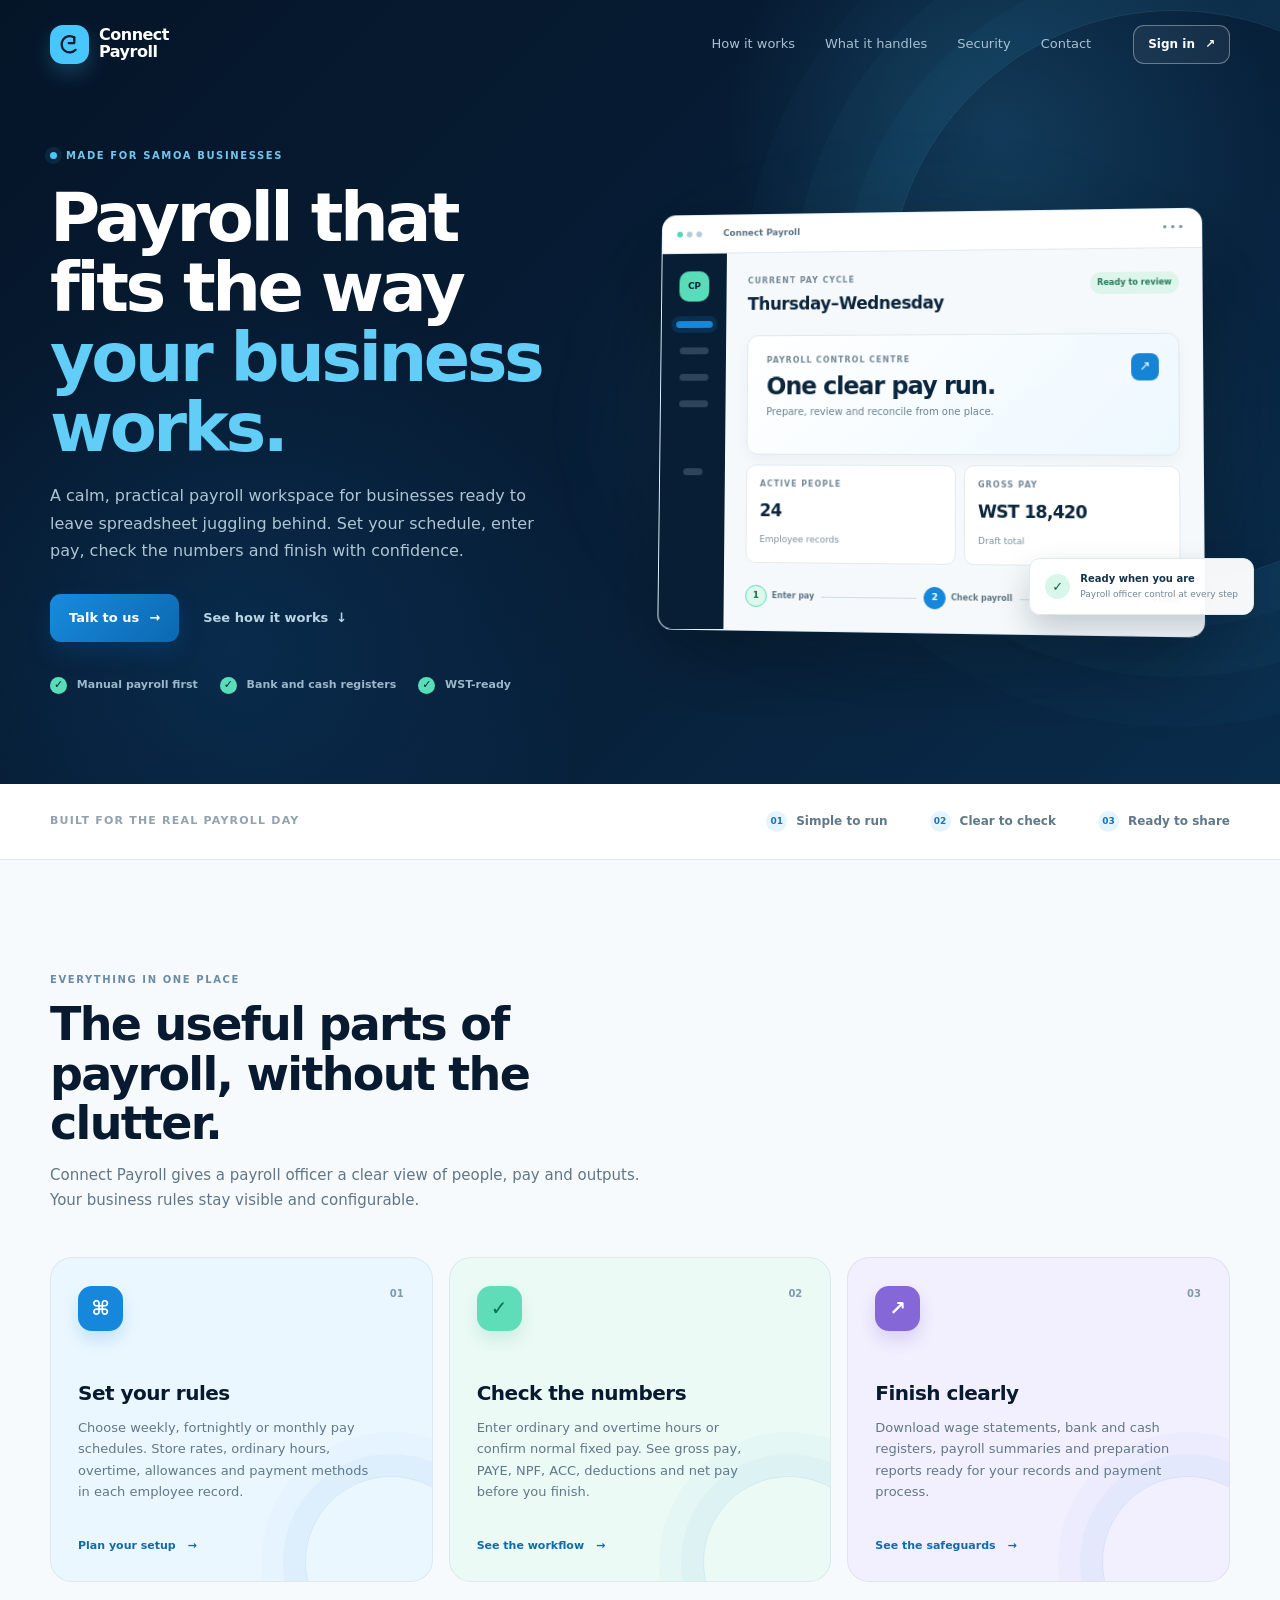
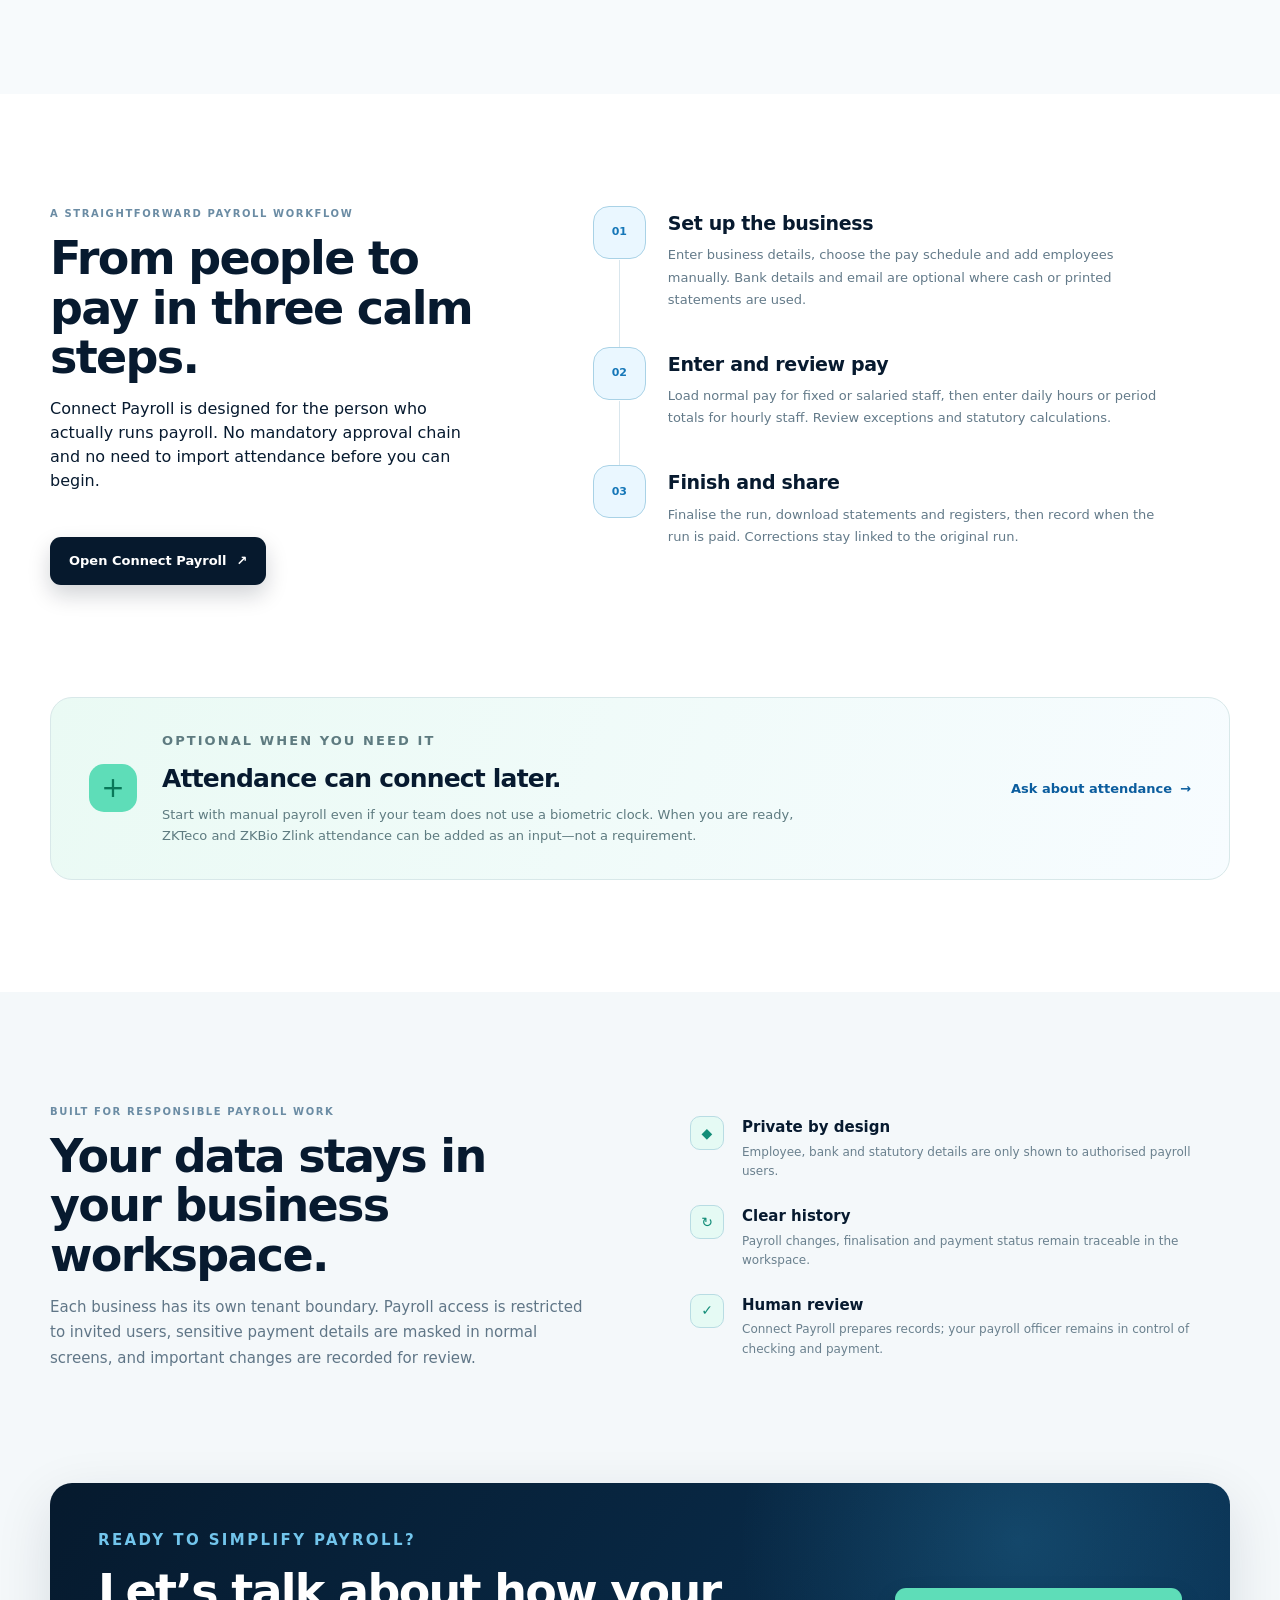
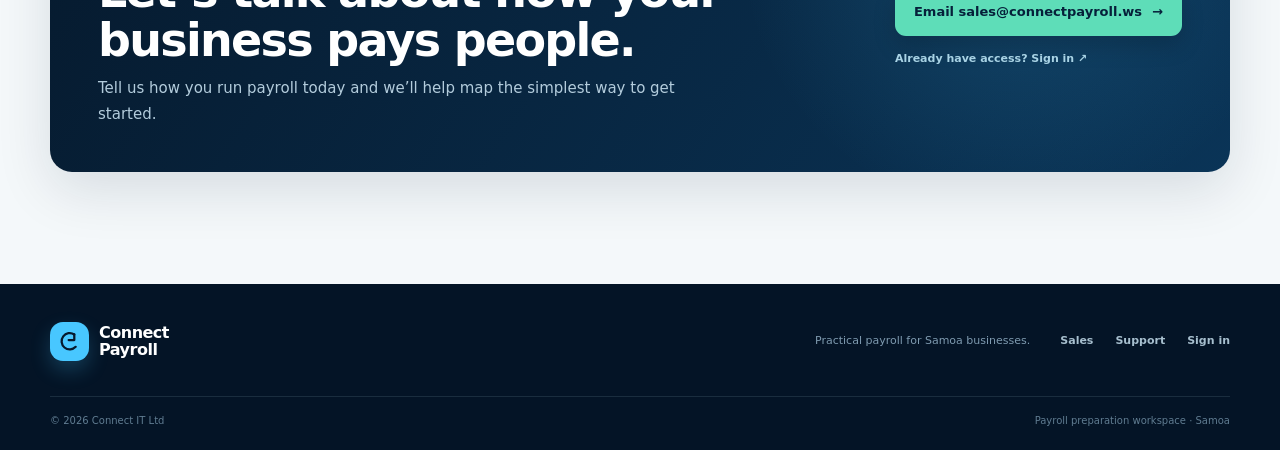
==== marketing/index.html @ d69add82 "Publish Connect Payroll website" ====
<!doctype html>
<html lang="en">
  <head>
    <meta charset="utf-8">
    <meta name="viewport" content="width=device-width, initial-scale=1">
    <meta name="theme-color" content="#06192d">
    <meta name="description" content="Connect Payroll is a clear, Samoa-focused payroll workspace for businesses that want to move on from spreadsheets.">
    <title>Connect Payroll | Payroll that fits Samoa businesses</title>
    <link rel="icon" href="data:image/svg+xml,%3Csvg xmlns='http://www.w3.org/2000/svg' viewBox='0 0 64 64'%3E%3Crect width='64' height='64' rx='16' fill='%2348c7ff'/%3E%3Cpath d='M42 18a17 17 0 1 0 3 26' fill='none' stroke='%2306192d' stroke-width='8' stroke-linecap='round'/%3E%3Cpath d='M42 18v12H30' fill='none' stroke='%2306192d' stroke-width='8' stroke-linecap='round' stroke-linejoin='round'/%3E%3C/svg%3E">
    <link rel="stylesheet" href="styles.css">
  </head>
  <body>
    <a class="skip-link" href="#main">Skip to content</a>
    <header class="site-header">
      <div class="shell nav-wrap">
        <a class="brand" href="#top" aria-label="Connect Payroll home">
          <span class="brand-mark" aria-hidden="true">
            <svg viewBox="0 0 48 48" role="img"><path d="M32.5 11.5a14.5 14.5 0 1 0 2.5 22"/><path d="M32.5 11.5v10h-10"/></svg>
          </span>
          <span><strong>Connect</strong><b>Payroll</b></span>
        </a>
        <nav class="desktop-nav" aria-label="Main navigation">
          <a href="#workflow">How it works</a>
          <a href="#features">What it handles</a>
          <a href="#security">Security</a>
          <a href="#contact">Contact</a>
        </nav>
        <a class="button button-small button-outline" href="https://app.connectpayroll.ws">Sign in <span aria-hidden="true">↗</span></a>
      </div>
    </header>

    <main id="main">
      <section class="hero" id="top">
        <div class="shell hero-grid">
          <div class="hero-copy">
            <p class="eyebrow"><span></span> Made for Samoa businesses</p>
            <h1>Payroll that fits the way <em>your business works.</em></h1>
            <p class="hero-lede">A calm, practical payroll workspace for businesses ready to leave spreadsheet juggling behind. Set your schedule, enter pay, check the numbers and finish with confidence.</p>
            <div class="hero-actions">
              <a class="button button-primary" href="mailto:sales@connectpayroll.ws?subject=Connect%20Payroll%20enquiry">Talk to us <span aria-hidden="true">→</span></a>
              <a class="text-link" href="#workflow">See how it works <span aria-hidden="true">↓</span></a>
            </div>
            <div class="proof-row" aria-label="Product highlights">
              <span><i aria-hidden="true">✓</i> Manual payroll first</span>
              <span><i aria-hidden="true">✓</i> Bank and cash registers</span>
              <span><i aria-hidden="true">✓</i> WST-ready</span>
            </div>
          </div>
          <div class="hero-visual" aria-label="Connect Payroll workflow preview">
            <div class="visual-glow"></div>
            <div class="dashboard-window">
              <div class="window-top"><span class="window-dots"><i></i><i></i><i></i></span><span class="window-label">Connect Payroll</span><span class="window-menu">•••</span></div>
              <div class="window-body">
                <div class="window-side"><span class="side-logo">CP</span><span class="side-line active"></span><span class="side-line"></span><span class="side-line"></span><span class="side-line"></span><span class="side-line short"></span></div>
                <div class="window-main">
                  <div class="window-heading"><div><small>Current pay cycle</small><strong>Thursday–Wednesday</strong></div><span class="status">Ready to review</span></div>
                  <div class="window-card feature-card"><div><small>PAYROLL CONTROL CENTRE</small><h2>One clear pay run.</h2><p>Prepare, review and reconcile from one place.</p></div><span class="card-arrow" aria-hidden="true">↗</span></div>
                  <div class="window-metrics"><div><small>Active people</small><strong>24</strong><span>Employee records</span></div><div><small>Gross pay</small><strong>WST 18,420</strong><span>Draft total</span></div></div>
                  <div class="window-progress"><div><span class="progress-step done">1</span><b>Enter pay</b></div><span class="progress-line"></span><div><span class="progress-step current">2</span><b>Check payroll</b></div><span class="progress-line"></span><div><span class="progress-step">3</span><b>Finish</b></div></div>
                </div>
              </div>
            </div>
            <div class="floating-note"><span class="note-icon">✓</span><span><b>Ready when you are</b><small>Payroll officer control at every step</small></span></div>
          </div>
        </div>
      </section>

      <section class="signal-bar" aria-label="Connect Payroll product principles">
        <div class="shell signal-grid">
          <p>Built for the real payroll day</p>
          <span><b>01</b> Simple to run</span><span><b>02</b> Clear to check</span><span><b>03</b> Ready to share</span>
        </div>
      </section>

      <section class="section" id="features">
        <div class="shell">
          <div class="section-intro"><p class="eyebrow">Everything in one place</p><h2>The useful parts of payroll, without the clutter.</h2><p>Connect Payroll gives a payroll officer a clear view of people, pay and outputs. Your business rules stay visible and configurable.</p></div>
          <div class="feature-grid">
            <article class="feature-tile tint-blue"><span class="feature-number">01</span><span class="feature-icon" aria-hidden="true">⌘</span><h3>Set your rules</h3><p>Choose weekly, fortnightly or monthly pay schedules. Store rates, ordinary hours, overtime, allowances and payment methods in each employee record.</p><a href="#contact">Plan your setup <span aria-hidden="true">→</span></a></article>
            <article class="feature-tile tint-mint"><span class="feature-number">02</span><span class="feature-icon" aria-hidden="true">✓</span><h3>Check the numbers</h3><p>Enter ordinary and overtime hours or confirm normal fixed pay. See gross pay, PAYE, NPF, ACC, deductions and net pay before you finish.</p><a href="#workflow">See the workflow <span aria-hidden="true">→</span></a></article>
            <article class="feature-tile tint-lilac"><span class="feature-number">03</span><span class="feature-icon" aria-hidden="true">↗</span><h3>Finish clearly</h3><p>Download wage statements, bank and cash registers, payroll summaries and preparation reports ready for your records and payment process.</p><a href="#security">See the safeguards <span aria-hidden="true">→</span></a></article>
          </div>
        </div>
      </section>

      <section class="section workflow-section" id="workflow">
        <div class="shell workflow-grid">
          <div class="section-intro"><p class="eyebrow">A straightforward payroll workflow</p><h2>From people to pay in three calm steps.</h2><p>Connect Payroll is designed for the person who actually runs payroll. No mandatory approval chain and no need to import attendance before you can begin.</p><a class="button button-dark" href="https://app.connectpayroll.ws">Open Connect Payroll <span aria-hidden="true">↗</span></a></div>
          <ol class="steps-list">
            <li><span class="step-badge">01</span><div><h3>Set up the business</h3><p>Enter business details, choose the pay schedule and add employees manually. Bank details and email are optional where cash or printed statements are used.</p></div></li>
            <li><span class="step-badge">02</span><div><h3>Enter and review pay</h3><p>Load normal pay for fixed or salaried staff, then enter daily hours or period totals for hourly staff. Review exceptions and statutory calculations.</p></div></li>
            <li><span class="step-badge">03</span><div><h3>Finish and share</h3><p>Finalise the run, download statements and registers, then record when the run is paid. Corrections stay linked to the original run.</p></div></li>
          </ol>
        </div>
      </section>

      <section class="section optional-section">
        <div class="shell optional-card"><div class="optional-mark" aria-hidden="true">+</div><div><p class="eyebrow">Optional when you need it</p><h2>Attendance can connect later.</h2><p>Start with manual payroll even if your team does not use a biometric clock. When you are ready, ZKTeco and ZKBio Zlink attendance can be added as an input—not a requirement.</p></div><a class="text-link" href="mailto:sales@connectpayroll.ws?subject=Attendance%20integration%20question">Ask about attendance <span aria-hidden="true">→</span></a></div>
      </section>

      <section class="section security-section" id="security">
        <div class="shell security-grid">
          <div><p class="eyebrow">Built for responsible payroll work</p><h2>Your data stays in your business workspace.</h2><p>Each business has its own tenant boundary. Payroll access is restricted to invited users, sensitive payment details are masked in normal screens, and important changes are recorded for review.</p></div>
          <div class="security-points"><div><span class="security-icon" aria-hidden="true">◆</span><div><h3>Private by design</h3><p>Employee, bank and statutory details are only shown to authorised payroll users.</p></div></div><div><span class="security-icon" aria-hidden="true">↻</span><div><h3>Clear history</h3><p>Payroll changes, finalisation and payment status remain traceable in the workspace.</p></div></div><div><span class="security-icon" aria-hidden="true">✓</span><div><h3>Human review</h3><p>Connect Payroll prepares records; your payroll officer remains in control of checking and payment.</p></div></div></div>
        </div>
      </section>

      <section class="section contact-section" id="contact">
        <div class="shell contact-card"><div><p class="eyebrow">Ready to simplify payroll?</p><h2>Let’s talk about how your business pays people.</h2><p>Tell us how you run payroll today and we’ll help map the simplest way to get started.</p></div><div class="contact-actions"><a class="button button-primary" href="mailto:sales@connectpayroll.ws?subject=Connect%20Payroll%20enquiry">Email sales@connectpayroll.ws <span aria-hidden="true">→</span></a><a class="contact-login" href="https://app.connectpayroll.ws">Already have access? Sign in <span aria-hidden="true">↗</span></a></div></div>
      </section>
    </main>

    <footer class="site-footer"><div class="shell footer-wrap"><a class="brand footer-brand" href="#top" aria-label="Connect Payroll home"><span class="brand-mark" aria-hidden="true"><svg viewBox="0 0 48 48"><path d="M32.5 11.5a14.5 14.5 0 1 0 2.5 22"/><path d="M32.5 11.5v10h-10"/></svg></span><span><strong>Connect</strong><b>Payroll</b></span></a><p>Practical payroll for Samoa businesses.</p><div class="footer-links"><a href="mailto:sales@connectpayroll.ws">Sales</a><a href="mailto:support@connectpayroll.ws">Support</a><a href="https://app.connectpayroll.ws">Sign in</a></div></div><div class="shell legal-line"><span>© 2026 Connect IT Ltd</span><span>Payroll preparation workspace · Samoa</span></div></footer>
  </body>
</html>
---- marketing/styles.css ----
:root{--ink:#071a2f;--ink-soft:#37566d;--muted:#6a7e8d;--blue:#1687da;--blue-deep:#0b5d9e;--sky:#eaf7ff;--mint:#e9faf4;--lilac:#f2efff;--line:#dce7ed;--navy:#06192d;--white:#fff;--shadow:0 18px 55px rgba(5,27,50,.12);--radius:22px}
*{box-sizing:border-box}html{scroll-behavior:smooth}body{margin:0;color:var(--ink);background:#f7fafc;font-family:Inter,ui-sans-serif,system-ui,-apple-system,BlinkMacSystemFont,"Segoe UI",sans-serif;line-height:1.5}a{color:inherit;text-decoration:none}a:focus-visible{outline:3px solid #48c7ff;outline-offset:4px}button{font:inherit}.shell{width:min(1180px,calc(100% - 48px));margin:0 auto}.skip-link{position:absolute;left:16px;top:-60px;z-index:99;padding:10px 14px;color:#fff;background:var(--navy);border-radius:0 0 8px 8px}.skip-link:focus{top:0}.site-header{position:absolute;inset:0 0 auto;z-index:10;color:#fff}.nav-wrap{height:88px;display:flex;align-items:center;justify-content:space-between;gap:24px}.brand{display:inline-flex;align-items:center;gap:10px;color:#fff}.brand-mark{width:39px;height:39px;display:grid;place-items:center;border-radius:13px;color:var(--navy);background:#48c7ff;box-shadow:0 9px 20px rgba(72,199,255,.22)}.brand-mark svg{width:27px;height:27px;fill:none;stroke:currentColor;stroke-linecap:round;stroke-linejoin:round;stroke-width:4}.brand strong,.brand b{display:block;line-height:1.04;letter-spacing:-.5px}.brand strong{font-size:16px;font-weight:650}.brand b{font-size:16px;font-weight:800}.desktop-nav{display:flex;align-items:center;gap:30px;margin-left:auto;margin-right:18px;color:#aac0d2;font-size:13px}.desktop-nav a{transition:color .2s ease}.desktop-nav a:hover{color:#fff}.button{display:inline-flex;align-items:center;justify-content:center;gap:10px;min-height:48px;padding:12px 19px;border-radius:11px;font-size:13px;font-weight:750;transition:transform .18s ease,box-shadow .18s ease,background .18s ease}.button:hover{transform:translateY(-2px)}.button-small{min-height:39px;padding:9px 14px;font-size:12px}.button-outline{border:1px solid rgba(255,255,255,.35);color:#fff;background:rgba(255,255,255,.06)}.button-outline:hover{border-color:#fff;background:rgba(255,255,255,.12)}.button-primary{color:#fff;background:linear-gradient(135deg,#188bdd,#0c68b1);box-shadow:0 10px 22px rgba(10,102,174,.22)}.button-primary:hover{box-shadow:0 14px 28px rgba(10,102,174,.3)}.button-dark{color:#fff;background:var(--navy);box-shadow:0 10px 22px rgba(4,19,36,.18)}.button-dark:hover{background:#0a2847}.text-link{display:inline-flex;align-items:center;gap:8px;color:var(--blue-deep);font-size:13px;font-weight:750}.text-link span{transition:transform .2s ease}.text-link:hover span{transform:translateX(4px)}.hero{position:relative;min-height:720px;padding:148px 0 90px;overflow:hidden;color:#fff;background:radial-gradient(circle at 78% 17%,rgba(72,199,255,.17),transparent 23%),radial-gradient(circle at 18% 82%,rgba(22,120,200,.16),transparent 30%),linear-gradient(135deg,#051528 0%,#071e37 54%,#092c4b 100%)}.hero:after{content:"";position:absolute;right:-180px;top:10px;width:570px;height:570px;border:1px solid rgba(128,211,255,.14);border-radius:50%;box-shadow:0 0 0 45px rgba(72,199,255,.035),0 0 0 95px rgba(72,199,255,.026),0 0 0 145px rgba(72,199,255,.018);pointer-events:none}.hero-grid{position:relative;z-index:1;display:grid;grid-template-columns:minmax(0,.91fr) minmax(460px,1.09fr);align-items:center;gap:68px}.eyebrow{display:flex;align-items:center;gap:9px;margin:0;color:#6b8ca4;font-size:10px;font-weight:850;letter-spacing:.16em;text-transform:uppercase}.hero .eyebrow{color:#72c5ec}.eyebrow span{width:7px;height:7px;border-radius:50%;background:#48c7ff;box-shadow:0 0 0 5px rgba(72,199,255,.1)}h1,h2,h3,p{margin-top:0}.hero h1{max-width:620px;margin:20px 0 20px;font-size:clamp(43px,5.35vw,72px);line-height:1.02;letter-spacing:-3.5px}.hero h1 em{color:#62cdf7;font-style:normal}.hero-lede{max-width:555px;margin-bottom:30px;color:#afc5d4;font-size:16px;line-height:1.7}.hero-actions{display:flex;align-items:center;gap:24px;margin-bottom:35px}.hero .text-link{color:#b9d4e5}.proof-row{display:flex;flex-wrap:wrap;gap:15px 22px;color:#9cb7c9;font-size:11px;font-weight:650}.proof-row i{display:inline-grid;place-items:center;width:17px;height:17px;margin-right:6px;color:#03213a;background:#59ddb8;border-radius:50%;font-size:11px;font-style:normal}.hero-visual{position:relative;min-height:420px;display:grid;place-items:center}.visual-glow{position:absolute;width:80%;height:70%;background:rgba(67,189,244,.18);filter:blur(70px);border-radius:50%}.dashboard-window{position:relative;width:min(100%,545px);overflow:hidden;border:1px solid rgba(167,219,243,.27);border-radius:15px;background:#f7fbfd;box-shadow:0 32px 80px rgba(0,0,0,.3);transform:perspective(1000px) rotateY(-4deg) rotateX(2deg)}.window-top{height:39px;padding:0 15px;display:flex;align-items:center;justify-content:space-between;color:#7a8d9b;border-bottom:1px solid #dfe9ee;background:#fff;font-size:9px;font-weight:700}.window-dots{display:flex;gap:4px}.window-dots i{display:block;width:6px;height:6px;border-radius:50%;background:#b5cad6}.window-dots i:first-child{background:#55d6b6}.window-label{margin-left:22px;margin-right:auto;color:#597184}.window-menu{letter-spacing:2px}.window-body{display:grid;grid-template-columns:67px minmax(0,1fr);min-height:325px}.window-side{display:flex;flex-direction:column;align-items:center;gap:20px;padding:18px 0;background:#071e35}.side-logo{display:grid;place-items:center;width:31px;height:31px;border-radius:10px;color:#071e35;background:#59dcb8;font-size:9px;font-weight:900}.side-line{width:30px;height:7px;border-radius:99px;background:rgba(192,221,237,.2)}.side-line.active{width:38px;background:#1687da;box-shadow:0 0 0 5px rgba(22,135,218,.17)}.side-line.short{width:20px;margin-top:42px}.window-main{padding:23px 22px;color:#0b253c;background:#f5f9fb}.window-heading{display:flex;align-items:flex-start;justify-content:space-between;gap:10px;margin-bottom:18px}.window-heading small,.feature-card small,.window-metrics small{display:block;color:#738897;font-size:8px;font-weight:850;letter-spacing:.13em;text-transform:uppercase}.window-heading strong{display:block;margin-top:5px;font-size:17px;letter-spacing:-.4px}.status{padding:5px 7px;color:#25795d;background:#ddf5eb;border-radius:99px;font-size:8px;font-weight:800;white-space:nowrap}.window-card{border:1px solid #dfe9ee;border-radius:11px;background:#fff;box-shadow:0 5px 15px rgba(8,37,61,.04)}.feature-card{min-height:121px;padding:19px;display:flex;align-items:flex-start;justify-content:space-between;background:linear-gradient(135deg,#fff,#edf8ff)}.feature-card h2{margin:8px 0 5px;font-size:24px;line-height:1.05;letter-spacing:-1px}.feature-card p{margin:0;color:#6a8190;font-size:10px}.card-arrow{display:grid;place-items:center;width:27px;height:27px;border-radius:8px;color:#fff;background:#1584d4;font-size:13px}.window-metrics{display:grid;grid-template-columns:1fr 1fr;gap:8px;margin-top:10px}.window-metrics>div{padding:13px;border:1px solid #e2eaee;border-radius:10px;background:#fff}.window-metrics strong{display:block;margin:8px 0 2px;font-size:17px;letter-spacing:-.7px}.window-metrics span{color:#7c8f9a;font-size:9px}.window-progress{display:flex;align-items:center;gap:7px;margin-top:22px}.window-progress>div{display:flex;align-items:center;gap:5px;white-space:nowrap}.progress-step{display:grid;place-items:center;width:22px;height:22px;border:1px solid #cddde6;border-radius:50%;color:#8297a3;background:#fff;font-size:9px;font-weight:800}.progress-step.done{border-color:#59dcb8;color:#176851;background:#dff8ee}.progress-step.current{border-color:#1687da;color:#fff;background:#1687da}.window-progress b{color:#5d7585;font-size:8px}.progress-line{height:1px;flex:1;background:#cadbe4}.floating-note{position:absolute;right:-24px;bottom:17px;display:flex;align-items:center;gap:10px;padding:12px 15px;border:1px solid #dcebe9;border-radius:11px;background:rgba(255,255,255,.96);box-shadow:0 15px 32px rgba(3,24,43,.2);color:#14324a}.note-icon{display:grid;place-items:center;width:25px;height:25px;border-radius:50%;color:#15634d;background:#d9f6ea;font-size:13px;font-weight:800}.floating-note b,.floating-note small{display:block}.floating-note b{font-size:10px}.floating-note small{margin-top:2px;color:#728795;font-size:9px}.signal-bar{border-bottom:1px solid #dce8ee;background:#fff}.signal-grid{min-height:75px;display:flex;align-items:center;gap:42px;color:#607989;font-size:12px}.signal-grid p{margin:0 auto 0 0;color:#93a3ad;font-size:11px;font-weight:700;text-transform:uppercase;letter-spacing:.11em}.signal-grid span{display:flex;align-items:center;gap:9px;font-weight:750}.signal-grid b{display:grid;place-items:center;width:21px;height:21px;border-radius:50%;color:#1674b8;background:#e5f5ff;font-size:9px}.section{padding:112px 0}.section-intro{max-width:655px}.section-intro h2,.workflow-section h2,.security-section h2,.contact-card h2{margin:13px 0 14px;font-size:clamp(31px,4vw,46px);line-height:1.08;letter-spacing:-1.7px}.section-intro>p:last-child,.security-grid>div>p:last-child,.contact-card p{max-width:610px;margin-bottom:0;color:#607687;font-size:15px;line-height:1.7}.feature-grid{display:grid;grid-template-columns:repeat(3,1fr);gap:16px;margin-top:43px}.feature-tile{position:relative;min-height:325px;padding:28px 27px 25px;overflow:hidden;border:1px solid rgba(16,47,72,.07);border-radius:var(--radius)}.feature-tile:after{content:"";position:absolute;right:-45px;bottom:-67px;width:170px;height:170px;border:1px solid rgba(22,120,200,.12);border-radius:50%;box-shadow:0 0 0 22px rgba(22,120,200,.035),0 0 0 44px rgba(22,120,200,.025)}.tint-blue{background:#ebf7ff}.tint-mint{background:#ebfaf5}.tint-lilac{background:#f2efff}.feature-number{position:absolute;top:28px;right:28px;color:#7d9bac;font-size:10px;font-weight:850}.feature-icon{display:grid;place-items:center;width:45px;height:45px;margin-bottom:47px;border-radius:14px;color:#fff;background:#1687da;font-size:20px;font-weight:750;box-shadow:0 9px 16px rgba(22,135,218,.18)}.tint-mint .feature-icon{color:#0b6e53;background:#5eddb8;box-shadow:0 9px 16px rgba(64,184,146,.18)}.tint-lilac .feature-icon{color:#fff;background:#8667d8;box-shadow:0 9px 16px rgba(108,81,189,.18)}.feature-tile h3{margin:0 0 9px;font-size:20px;letter-spacing:-.5px}.feature-tile p{max-width:295px;margin:0;color:#617887;font-size:13px;line-height:1.65}.feature-tile a{position:absolute;bottom:26px;z-index:1;color:#0f6bad;font-size:11px;font-weight:800}.feature-tile a span{margin-left:8px}.workflow-section{background:#fff}.workflow-grid{display:grid;grid-template-columns:.82fr 1.18fr;gap:100px;align-items:start}.workflow-section .section-intro{position:sticky;top:35px}.workflow-section .button{margin-top:28px}.steps-list{display:grid;gap:0;margin:0;padding:0;list-style:none}.steps-list li{display:grid;grid-template-columns:53px 1fr;gap:22px;padding:0 0 36px;position:relative}.steps-list li:not(:last-child):after{content:"";position:absolute;left:26px;top:54px;bottom:0;width:1px;background:#d9e6ed}.step-badge{position:relative;z-index:1;display:grid;place-items:center;width:53px;height:53px;border:1px solid #a9d2e6;border-radius:16px;color:#1677b8;background:#eaf7ff;font-size:11px;font-weight:850}.steps-list h3{margin:3px 0 7px;font-size:19px;letter-spacing:-.35px}.steps-list p{max-width:500px;margin:0;color:#637a89;font-size:13px;line-height:1.7}.optional-section{padding-top:0;background:#fff}.optional-card{display:grid;grid-template-columns:auto 1fr auto;align-items:center;gap:25px;padding:32px 38px;border:1px solid #d8e8e9;border-radius:var(--radius);background:linear-gradient(110deg,#eafaf4,#f7fcff)}.optional-mark{display:grid;place-items:center;width:48px;height:48px;border-radius:15px;color:#0a7859;background:#5eddb8;font-size:28px;font-weight:400}.optional-card h2{margin:9px 0 6px;font-size:25px;letter-spacing:-.8px}.optional-card p{max-width:655px;margin:0;color:#5e7b80;font-size:13px;line-height:1.65}.optional-card>.text-link{white-space:nowrap}.security-section{background:#f4f8fa}.security-grid{display:grid;grid-template-columns:1fr 1fr;gap:100px;align-items:center}.security-points{display:grid;gap:24px}.security-points>div{display:grid;grid-template-columns:38px 1fr;gap:14px;align-items:start}.security-icon{display:grid;place-items:center;width:34px;height:34px;border:1px solid #b8dce3;border-radius:10px;color:#138d78;background:#e5faf4;font-size:14px}.security-points h3{margin:0 0 4px;font-size:15px}.security-points p{margin:0;color:#6a808e;font-size:12px;line-height:1.6}.contact-section{padding-top:0;background:#f4f8fa}.contact-card{display:flex;align-items:center;justify-content:space-between;gap:40px;padding:45px 48px;border-radius:var(--radius);color:#fff;background:radial-gradient(circle at 82% 20%,rgba(72,199,255,.17),transparent 28%),linear-gradient(125deg,#061a2e,#0a3457);box-shadow:var(--shadow)}.contact-card .eyebrow{color:#72c5ec}.contact-card h2{max-width:625px;margin-bottom:10px}.contact-card p{color:#b3ccdc}.contact-actions{display:grid;justify-items:start;gap:15px;min-width:230px}.contact-actions .button{white-space:nowrap}.contact-actions .button-primary{color:#06203a;background:#5eddb8;box-shadow:0 10px 22px rgba(0,0,0,.17)}.contact-actions .button-primary:hover{background:#78e6c6}.contact-login{color:#a9d3e5;font-size:11px;font-weight:750}.site-footer{padding:38px 0 22px;color:#a7bfce;background:#041426}.footer-wrap{display:flex;align-items:center;gap:30px}.footer-brand{margin-right:auto}.footer-wrap p{margin:0;color:#7f9bb0;font-size:11px}.footer-links{display:flex;gap:22px;font-size:11px;font-weight:750}.footer-links a:hover{color:#fff}.legal-line{display:flex;justify-content:space-between;gap:18px;margin-top:35px;padding-top:16px;border-top:1px solid rgba(181,220,239,.12);color:#607c91;font-size:10px}
@media (max-width:900px){.desktop-nav{gap:15px}.hero-grid{grid-template-columns:1fr;gap:50px}.hero{min-height:auto;padding-bottom:75px}.hero-copy{max-width:680px}.hero-visual{min-height:360px}.workflow-grid,.security-grid{grid-template-columns:1fr;gap:50px}.workflow-section .section-intro{position:static}.optional-card{grid-template-columns:auto 1fr}.optional-card>.text-link{grid-column:2}.contact-card{display:grid;grid-template-columns:1fr;gap:28px}.contact-actions{display:flex;align-items:center;gap:18px}.signal-grid{gap:24px}.signal-grid p{display:none}}
@media (max-width:660px){.shell{width:min(100% - 34px,1180px)}.nav-wrap{height:74px}.desktop-nav{display:none}.site-header .button{margin-left:auto}.hero{padding:113px 0 52px}.hero h1{font-size:clamp(39px,12vw,56px);letter-spacing:-2.4px}.hero-lede{font-size:14px}.hero-actions{align-items:flex-start;flex-direction:column;gap:17px}.proof-row{display:grid;gap:9px}.hero-visual{min-height:315px;margin:0 -6px}.dashboard-window{transform:none}.window-body{grid-template-columns:49px 1fr;min-height:285px}.window-side{gap:15px}.window-main{padding:16px 13px}.window-heading strong{font-size:14px}.feature-card{min-height:102px;padding:13px}.feature-card h2{font-size:19px}.window-metrics strong{font-size:13px}.window-progress{gap:3px;margin-top:14px}.window-progress b{display:none}.progress-line{min-width:12px}.floating-note{right:4px;bottom:-4px}.signal-grid{min-height:62px;justify-content:space-between;gap:10px;font-size:10px}.signal-grid span{gap:5px}.signal-grid b{width:18px;height:18px}.section{padding:72px 0}.section-intro h2,.workflow-section h2,.security-section h2,.contact-card h2{font-size:32px;letter-spacing:-1.1px}.section-intro>p:last-child,.security-grid>div>p:last-child,.contact-card p{font-size:14px}.feature-grid{grid-template-columns:1fr;margin-top:30px}.feature-tile{min-height:295px}.optional-card{grid-template-columns:auto 1fr;gap:15px;padding:25px 22px}.optional-card h2{font-size:22px}.optional-card>.text-link{grid-column:1 / -1;margin-left:63px}.security-grid{gap:35px}.contact-card{padding:30px 24px}.contact-actions{align-items:flex-start;flex-direction:column}.footer-wrap{align-items:flex-start;flex-wrap:wrap;gap:16px}.footer-brand{width:100%}.footer-wrap p{width:100%}.footer-links{width:100%;gap:17px}.legal-line{display:grid;gap:5px;margin-top:28px}}
@media (prefers-reduced-motion:reduce){html{scroll-behavior:auto}*,*:before,*:after{transition-duration:.01ms!important;animation-duration:.01ms!important;animation-iteration-count:1!important}}
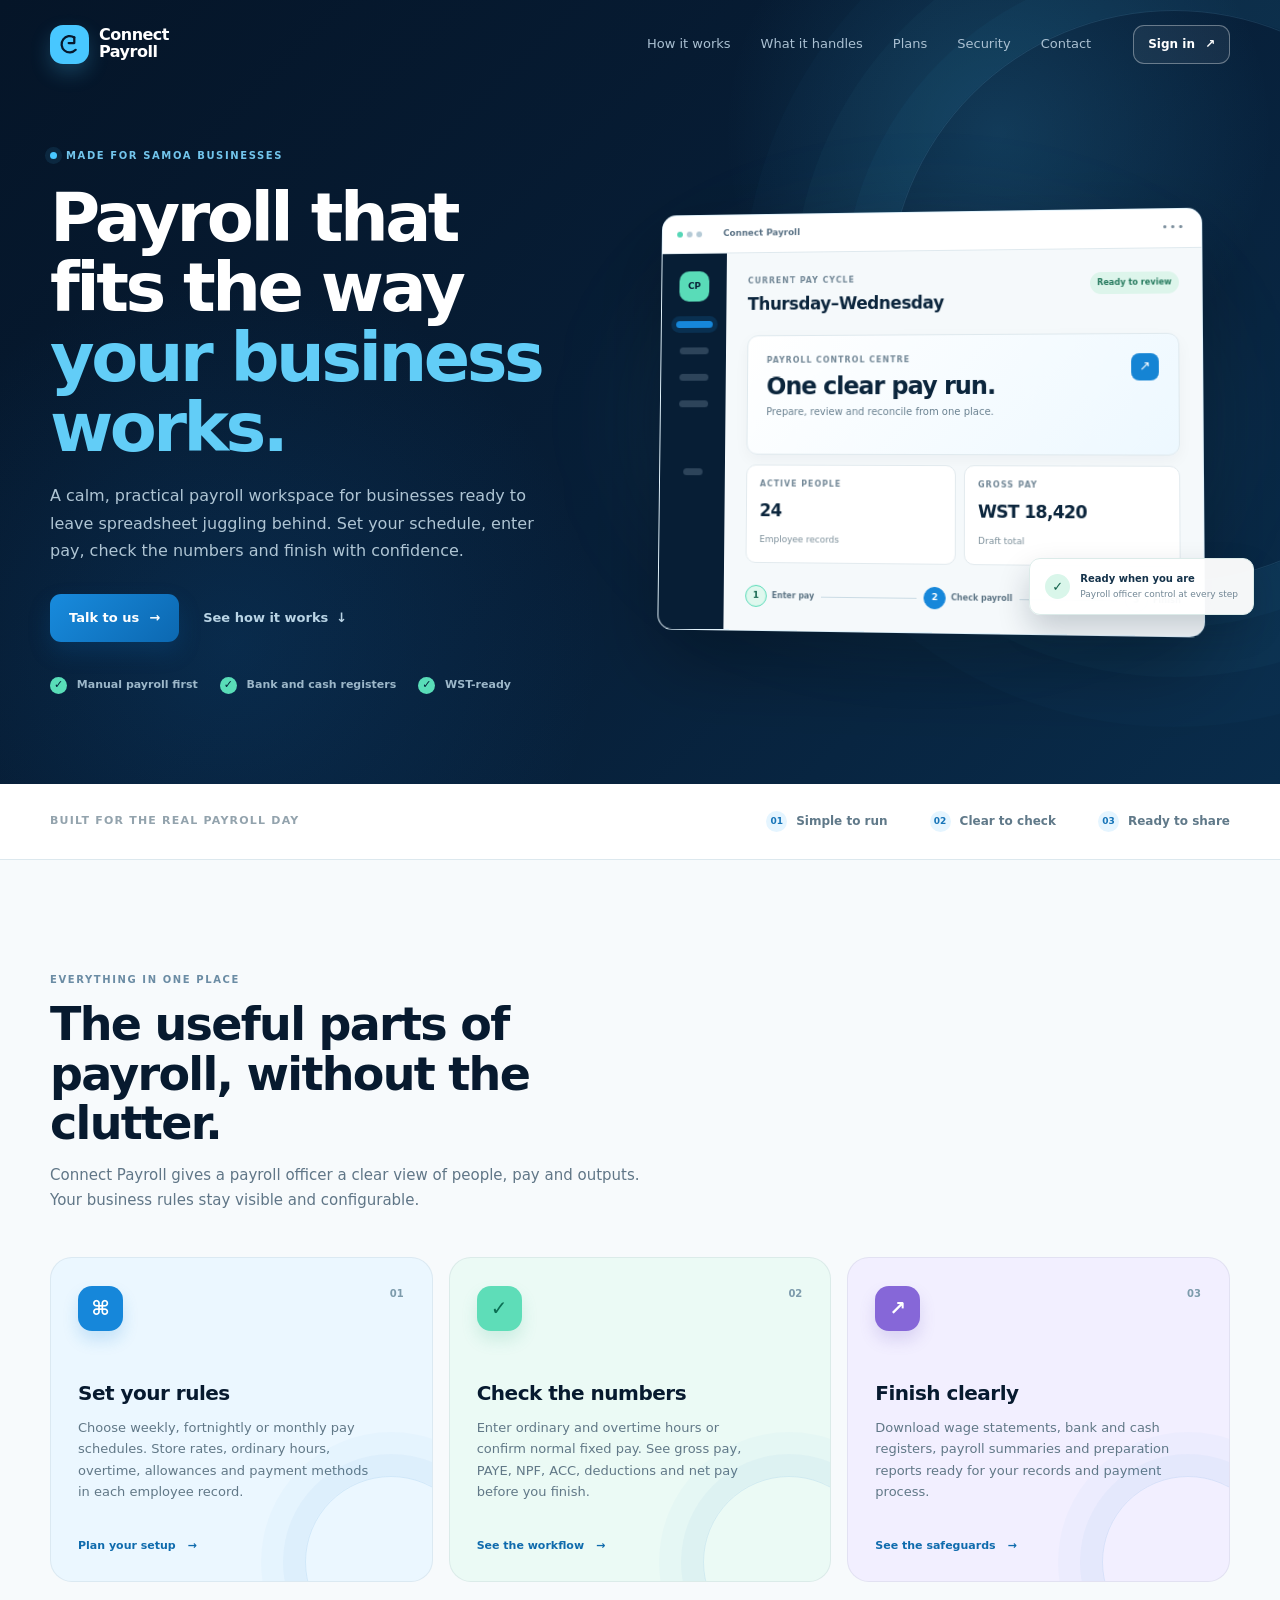
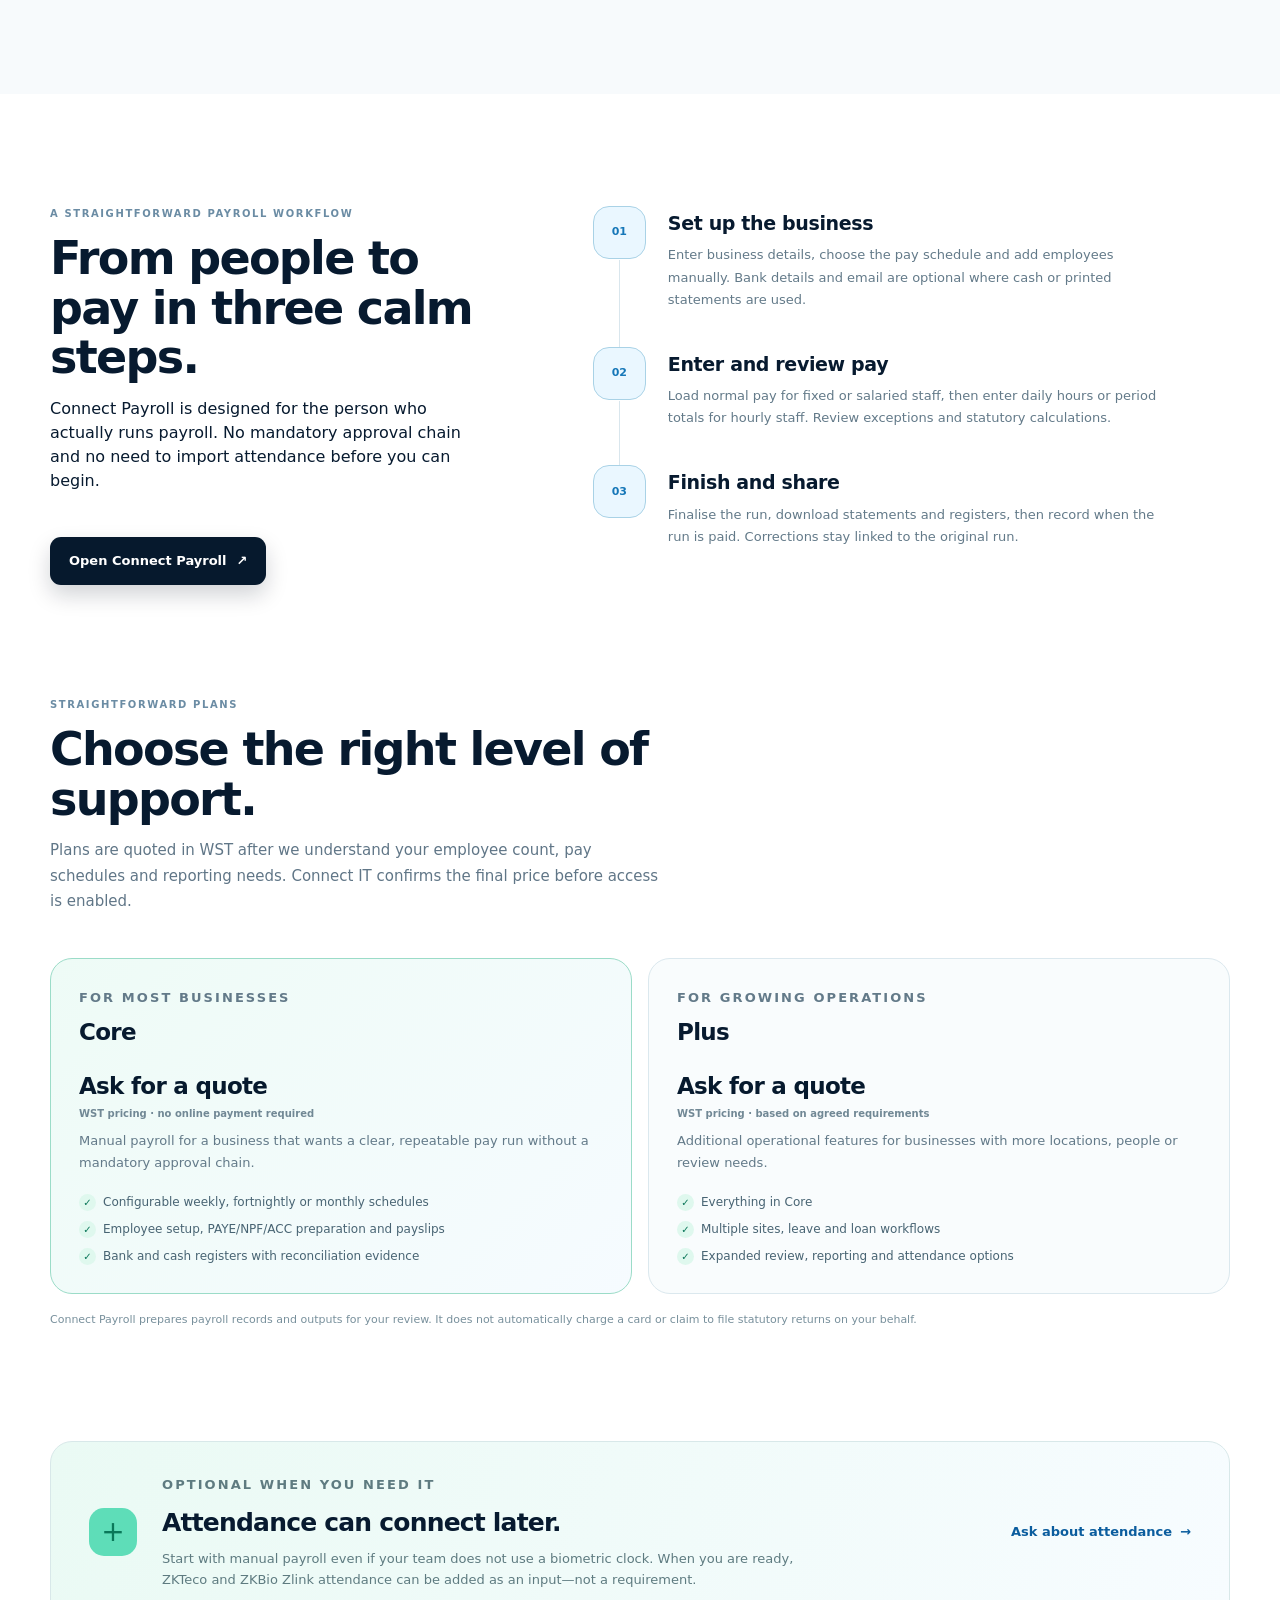
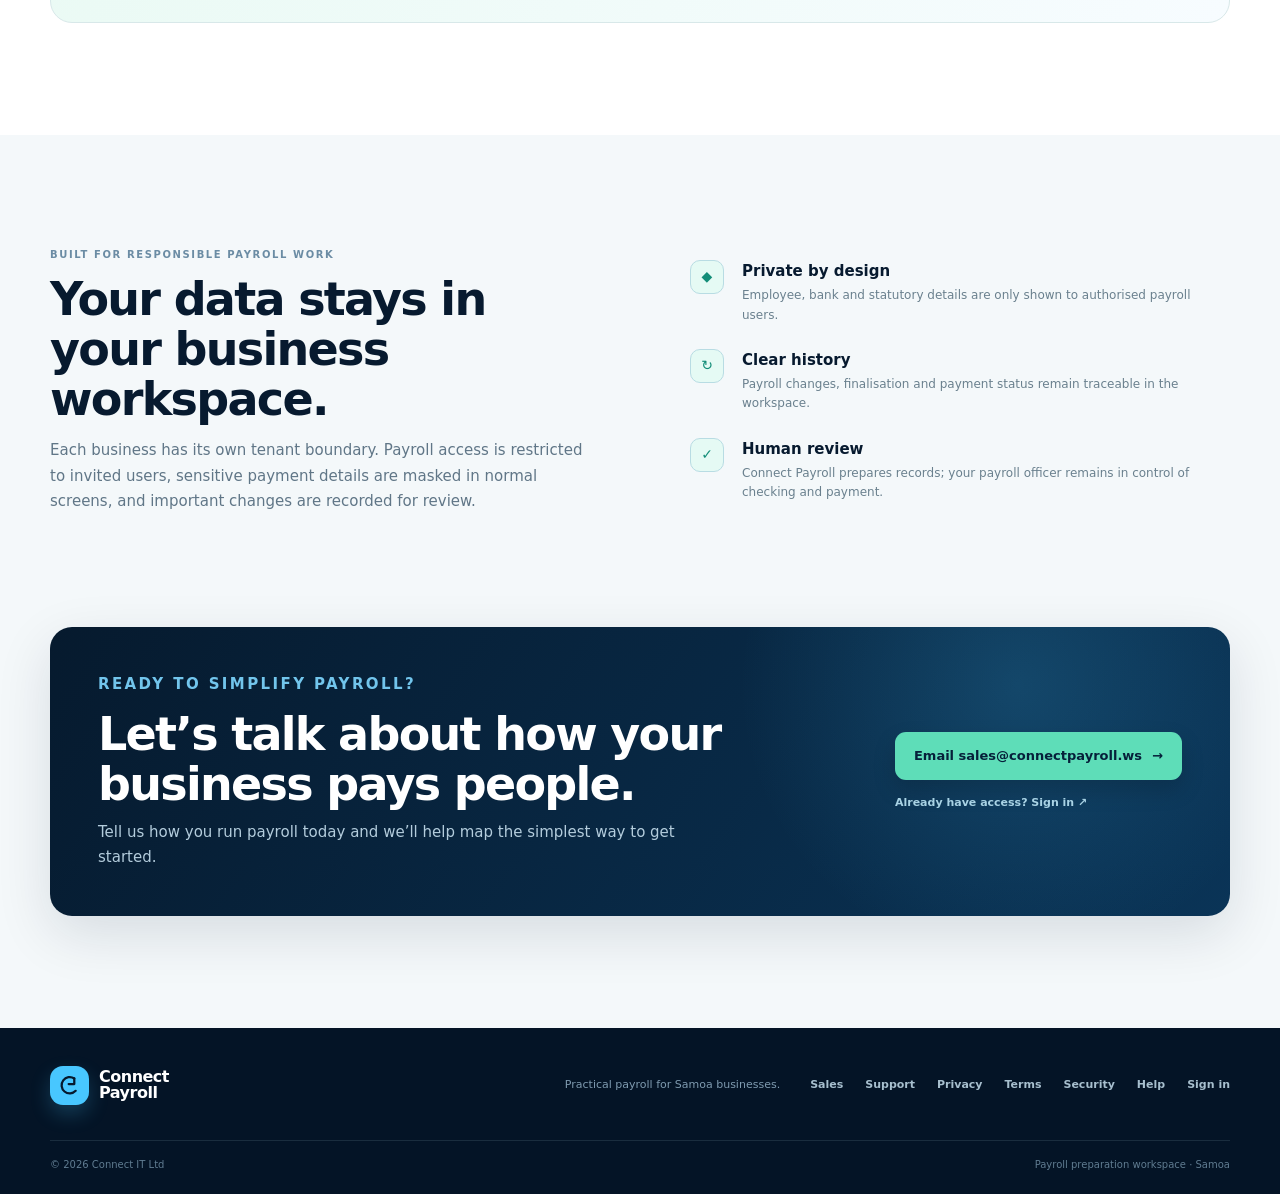
==== commit db93d39b: "Expand Connect Payroll public website trust surfaces" ====
--- a/marketing/index.html
+++ b/marketing/index.html
@@ -22,6 +22,7 @@
         <nav class="desktop-nav" aria-label="Main navigation">
           <a href="#workflow">How it works</a>
           <a href="#features">What it handles</a>
+          <a href="#pricing">Plans</a>
           <a href="#security">Security</a>
           <a href="#contact">Contact</a>
         </nav>
@@ -94,6 +95,17 @@
         </div>
       </section>
 
+      <section class="section pricing-section" id="pricing">
+        <div class="shell">
+          <div class="section-intro"><p class="eyebrow">Straightforward plans</p><h2>Choose the right level of support.</h2><p>Plans are quoted in WST after we understand your employee count, pay schedules and reporting needs. Connect IT confirms the final price before access is enabled.</p></div>
+          <div class="pricing-grid">
+            <article class="pricing-card featured"><p class="eyebrow">For most businesses</p><h3>Core</h3><span class="pricing-price">Ask for a quote <small>WST pricing · no online payment required</small></span><p>Manual payroll for a business that wants a clear, repeatable pay run without a mandatory approval chain.</p><ul class="pricing-list"><li>Configurable weekly, fortnightly or monthly schedules</li><li>Employee setup, PAYE/NPF/ACC preparation and payslips</li><li>Bank and cash registers with reconciliation evidence</li></ul></article>
+            <article class="pricing-card"><p class="eyebrow">For growing operations</p><h3>Plus</h3><span class="pricing-price">Ask for a quote <small>WST pricing · based on agreed requirements</small></span><p>Additional operational features for businesses with more locations, people or review needs.</p><ul class="pricing-list"><li>Everything in Core</li><li>Multiple sites, leave and loan workflows</li><li>Expanded review, reporting and attendance options</li></ul></article>
+          </div>
+          <p class="pricing-note">Connect Payroll prepares payroll records and outputs for your review. It does not automatically charge a card or claim to file statutory returns on your behalf.</p>
+        </div>
+      </section>
+
       <section class="section optional-section">
         <div class="shell optional-card"><div class="optional-mark" aria-hidden="true">+</div><div><p class="eyebrow">Optional when you need it</p><h2>Attendance can connect later.</h2><p>Start with manual payroll even if your team does not use a biometric clock. When you are ready, ZKTeco and ZKBio Zlink attendance can be added as an input—not a requirement.</p></div><a class="text-link" href="mailto:sales@connectpayroll.ws?subject=Attendance%20integration%20question">Ask about attendance <span aria-hidden="true">→</span></a></div>
       </section>
@@ -110,6 +122,6 @@
       </section>
     </main>
 
-    <footer class="site-footer"><div class="shell footer-wrap"><a class="brand footer-brand" href="#top" aria-label="Connect Payroll home"><span class="brand-mark" aria-hidden="true"><svg viewBox="0 0 48 48"><path d="M32.5 11.5a14.5 14.5 0 1 0 2.5 22"/><path d="M32.5 11.5v10h-10"/></svg></span><span><strong>Connect</strong><b>Payroll</b></span></a><p>Practical payroll for Samoa businesses.</p><div class="footer-links"><a href="mailto:sales@connectpayroll.ws">Sales</a><a href="mailto:support@connectpayroll.ws">Support</a><a href="https://app.connectpayroll.ws">Sign in</a></div></div><div class="shell legal-line"><span>© 2026 Connect IT Ltd</span><span>Payroll preparation workspace · Samoa</span></div></footer>
+    <footer class="site-footer"><div class="shell footer-wrap"><a class="brand footer-brand" href="#top" aria-label="Connect Payroll home"><span class="brand-mark" aria-hidden="true"><svg viewBox="0 0 48 48"><path d="M32.5 11.5a14.5 14.5 0 1 0 2.5 22"/><path d="M32.5 11.5v10h-10"/></svg></span><span><strong>Connect</strong><b>Payroll</b></span></a><p>Practical payroll for Samoa businesses.</p><div class="footer-links"><a href="mailto:sales@connectpayroll.ws">Sales</a><a href="mailto:support@connectpayroll.ws">Support</a><a href="privacy.html">Privacy</a><a href="terms.html">Terms</a><a href="security.html">Security</a><a href="support.html">Help</a><a href="https://app.connectpayroll.ws">Sign in</a></div></div><div class="shell legal-line"><span>© 2026 Connect IT Ltd</span><span>Payroll preparation workspace · Samoa</span></div></footer>
   </body>
 </html>
--- a/marketing/styles.css
+++ b/marketing/styles.css
@@ -2,4 +2,7 @@
 *{box-sizing:border-box}html{scroll-behavior:smooth}body{margin:0;color:var(--ink);background:#f7fafc;font-family:Inter,ui-sans-serif,system-ui,-apple-system,BlinkMacSystemFont,"Segoe UI",sans-serif;line-height:1.5}a{color:inherit;text-decoration:none}a:focus-visible{outline:3px solid #48c7ff;outline-offset:4px}button{font:inherit}.shell{width:min(1180px,calc(100% - 48px));margin:0 auto}.skip-link{position:absolute;left:16px;top:-60px;z-index:99;padding:10px 14px;color:#fff;background:var(--navy);border-radius:0 0 8px 8px}.skip-link:focus{top:0}.site-header{position:absolute;inset:0 0 auto;z-index:10;color:#fff}.nav-wrap{height:88px;display:flex;align-items:center;justify-content:space-between;gap:24px}.brand{display:inline-flex;align-items:center;gap:10px;color:#fff}.brand-mark{width:39px;height:39px;display:grid;place-items:center;border-radius:13px;color:var(--navy);background:#48c7ff;box-shadow:0 9px 20px rgba(72,199,255,.22)}.brand-mark svg{width:27px;height:27px;fill:none;stroke:currentColor;stroke-linecap:round;stroke-linejoin:round;stroke-width:4}.brand strong,.brand b{display:block;line-height:1.04;letter-spacing:-.5px}.brand strong{font-size:16px;font-weight:650}.brand b{font-size:16px;font-weight:800}.desktop-nav{display:flex;align-items:center;gap:30px;margin-left:auto;margin-right:18px;color:#aac0d2;font-size:13px}.desktop-nav a{transition:color .2s ease}.desktop-nav a:hover{color:#fff}.button{display:inline-flex;align-items:center;justify-content:center;gap:10px;min-height:48px;padding:12px 19px;border-radius:11px;font-size:13px;font-weight:750;transition:transform .18s ease,box-shadow .18s ease,background .18s ease}.button:hover{transform:translateY(-2px)}.button-small{min-height:39px;padding:9px 14px;font-size:12px}.button-outline{border:1px solid rgba(255,255,255,.35);color:#fff;background:rgba(255,255,255,.06)}.button-outline:hover{border-color:#fff;background:rgba(255,255,255,.12)}.button-primary{color:#fff;background:linear-gradient(135deg,#188bdd,#0c68b1);box-shadow:0 10px 22px rgba(10,102,174,.22)}.button-primary:hover{box-shadow:0 14px 28px rgba(10,102,174,.3)}.button-dark{color:#fff;background:var(--navy);box-shadow:0 10px 22px rgba(4,19,36,.18)}.button-dark:hover{background:#0a2847}.text-link{display:inline-flex;align-items:center;gap:8px;color:var(--blue-deep);font-size:13px;font-weight:750}.text-link span{transition:transform .2s ease}.text-link:hover span{transform:translateX(4px)}.hero{position:relative;min-height:720px;padding:148px 0 90px;overflow:hidden;color:#fff;background:radial-gradient(circle at 78% 17%,rgba(72,199,255,.17),transparent 23%),radial-gradient(circle at 18% 82%,rgba(22,120,200,.16),transparent 30%),linear-gradient(135deg,#051528 0%,#071e37 54%,#092c4b 100%)}.hero:after{content:"";position:absolute;right:-180px;top:10px;width:570px;height:570px;border:1px solid rgba(128,211,255,.14);border-radius:50%;box-shadow:0 0 0 45px rgba(72,199,255,.035),0 0 0 95px rgba(72,199,255,.026),0 0 0 145px rgba(72,199,255,.018);pointer-events:none}.hero-grid{position:relative;z-index:1;display:grid;grid-template-columns:minmax(0,.91fr) minmax(460px,1.09fr);align-items:center;gap:68px}.eyebrow{display:flex;align-items:center;gap:9px;margin:0;color:#6b8ca4;font-size:10px;font-weight:850;letter-spacing:.16em;text-transform:uppercase}.hero .eyebrow{color:#72c5ec}.eyebrow span{width:7px;height:7px;border-radius:50%;background:#48c7ff;box-shadow:0 0 0 5px rgba(72,199,255,.1)}h1,h2,h3,p{margin-top:0}.hero h1{max-width:620px;margin:20px 0 20px;font-size:clamp(43px,5.35vw,72px);line-height:1.02;letter-spacing:-3.5px}.hero h1 em{color:#62cdf7;font-style:normal}.hero-lede{max-width:555px;margin-bottom:30px;color:#afc5d4;font-size:16px;line-height:1.7}.hero-actions{display:flex;align-items:center;gap:24px;margin-bottom:35px}.hero .text-link{color:#b9d4e5}.proof-row{display:flex;flex-wrap:wrap;gap:15px 22px;color:#9cb7c9;font-size:11px;font-weight:650}.proof-row i{display:inline-grid;place-items:center;width:17px;height:17px;margin-right:6px;color:#03213a;background:#59ddb8;border-radius:50%;font-size:11px;font-style:normal}.hero-visual{position:relative;min-height:420px;display:grid;place-items:center}.visual-glow{position:absolute;width:80%;height:70%;background:rgba(67,189,244,.18);filter:blur(70px);border-radius:50%}.dashboard-window{position:relative;width:min(100%,545px);overflow:hidden;border:1px solid rgba(167,219,243,.27);border-radius:15px;background:#f7fbfd;box-shadow:0 32px 80px rgba(0,0,0,.3);transform:perspective(1000px) rotateY(-4deg) rotateX(2deg)}.window-top{height:39px;padding:0 15px;display:flex;align-items:center;justify-content:space-between;color:#7a8d9b;border-bottom:1px solid #dfe9ee;background:#fff;font-size:9px;font-weight:700}.window-dots{display:flex;gap:4px}.window-dots i{display:block;width:6px;height:6px;border-radius:50%;background:#b5cad6}.window-dots i:first-child{background:#55d6b6}.window-label{margin-left:22px;margin-right:auto;color:#597184}.window-menu{letter-spacing:2px}.window-body{display:grid;grid-template-columns:67px minmax(0,1fr);min-height:325px}.window-side{display:flex;flex-direction:column;align-items:center;gap:20px;padding:18px 0;background:#071e35}.side-logo{display:grid;place-items:center;width:31px;height:31px;border-radius:10px;color:#071e35;background:#59dcb8;font-size:9px;font-weight:900}.side-line{width:30px;height:7px;border-radius:99px;background:rgba(192,221,237,.2)}.side-line.active{width:38px;background:#1687da;box-shadow:0 0 0 5px rgba(22,135,218,.17)}.side-line.short{width:20px;margin-top:42px}.window-main{padding:23px 22px;color:#0b253c;background:#f5f9fb}.window-heading{display:flex;align-items:flex-start;justify-content:space-between;gap:10px;margin-bottom:18px}.window-heading small,.feature-card small,.window-metrics small{display:block;color:#738897;font-size:8px;font-weight:850;letter-spacing:.13em;text-transform:uppercase}.window-heading strong{display:block;margin-top:5px;font-size:17px;letter-spacing:-.4px}.status{padding:5px 7px;color:#25795d;background:#ddf5eb;border-radius:99px;font-size:8px;font-weight:800;white-space:nowrap}.window-card{border:1px solid #dfe9ee;border-radius:11px;background:#fff;box-shadow:0 5px 15px rgba(8,37,61,.04)}.feature-card{min-height:121px;padding:19px;display:flex;align-items:flex-start;justify-content:space-between;background:linear-gradient(135deg,#fff,#edf8ff)}.feature-card h2{margin:8px 0 5px;font-size:24px;line-height:1.05;letter-spacing:-1px}.feature-card p{margin:0;color:#6a8190;font-size:10px}.card-arrow{display:grid;place-items:center;width:27px;height:27px;border-radius:8px;color:#fff;background:#1584d4;font-size:13px}.window-metrics{display:grid;grid-template-columns:1fr 1fr;gap:8px;margin-top:10px}.window-metrics>div{padding:13px;border:1px solid #e2eaee;border-radius:10px;background:#fff}.window-metrics strong{display:block;margin:8px 0 2px;font-size:17px;letter-spacing:-.7px}.window-metrics span{color:#7c8f9a;font-size:9px}.window-progress{display:flex;align-items:center;gap:7px;margin-top:22px}.window-progress>div{display:flex;align-items:center;gap:5px;white-space:nowrap}.progress-step{display:grid;place-items:center;width:22px;height:22px;border:1px solid #cddde6;border-radius:50%;color:#8297a3;background:#fff;font-size:9px;font-weight:800}.progress-step.done{border-color:#59dcb8;color:#176851;background:#dff8ee}.progress-step.current{border-color:#1687da;color:#fff;background:#1687da}.window-progress b{color:#5d7585;font-size:8px}.progress-line{height:1px;flex:1;background:#cadbe4}.floating-note{position:absolute;right:-24px;bottom:17px;display:flex;align-items:center;gap:10px;padding:12px 15px;border:1px solid #dcebe9;border-radius:11px;background:rgba(255,255,255,.96);box-shadow:0 15px 32px rgba(3,24,43,.2);color:#14324a}.note-icon{display:grid;place-items:center;width:25px;height:25px;border-radius:50%;color:#15634d;background:#d9f6ea;font-size:13px;font-weight:800}.floating-note b,.floating-note small{display:block}.floating-note b{font-size:10px}.floating-note small{margin-top:2px;color:#728795;font-size:9px}.signal-bar{border-bottom:1px solid #dce8ee;background:#fff}.signal-grid{min-height:75px;display:flex;align-items:center;gap:42px;color:#607989;font-size:12px}.signal-grid p{margin:0 auto 0 0;color:#93a3ad;font-size:11px;font-weight:700;text-transform:uppercase;letter-spacing:.11em}.signal-grid span{display:flex;align-items:center;gap:9px;font-weight:750}.signal-grid b{display:grid;place-items:center;width:21px;height:21px;border-radius:50%;color:#1674b8;background:#e5f5ff;font-size:9px}.section{padding:112px 0}.section-intro{max-width:655px}.section-intro h2,.workflow-section h2,.security-section h2,.contact-card h2{margin:13px 0 14px;font-size:clamp(31px,4vw,46px);line-height:1.08;letter-spacing:-1.7px}.section-intro>p:last-child,.security-grid>div>p:last-child,.contact-card p{max-width:610px;margin-bottom:0;color:#607687;font-size:15px;line-height:1.7}.feature-grid{display:grid;grid-template-columns:repeat(3,1fr);gap:16px;margin-top:43px}.feature-tile{position:relative;min-height:325px;padding:28px 27px 25px;overflow:hidden;border:1px solid rgba(16,47,72,.07);border-radius:var(--radius)}.feature-tile:after{content:"";position:absolute;right:-45px;bottom:-67px;width:170px;height:170px;border:1px solid rgba(22,120,200,.12);border-radius:50%;box-shadow:0 0 0 22px rgba(22,120,200,.035),0 0 0 44px rgba(22,120,200,.025)}.tint-blue{background:#ebf7ff}.tint-mint{background:#ebfaf5}.tint-lilac{background:#f2efff}.feature-number{position:absolute;top:28px;right:28px;color:#7d9bac;font-size:10px;font-weight:850}.feature-icon{display:grid;place-items:center;width:45px;height:45px;margin-bottom:47px;border-radius:14px;color:#fff;background:#1687da;font-size:20px;font-weight:750;box-shadow:0 9px 16px rgba(22,135,218,.18)}.tint-mint .feature-icon{color:#0b6e53;background:#5eddb8;box-shadow:0 9px 16px rgba(64,184,146,.18)}.tint-lilac .feature-icon{color:#fff;background:#8667d8;box-shadow:0 9px 16px rgba(108,81,189,.18)}.feature-tile h3{margin:0 0 9px;font-size:20px;letter-spacing:-.5px}.feature-tile p{max-width:295px;margin:0;color:#617887;font-size:13px;line-height:1.65}.feature-tile a{position:absolute;bottom:26px;z-index:1;color:#0f6bad;font-size:11px;font-weight:800}.feature-tile a span{margin-left:8px}.workflow-section{background:#fff}.workflow-grid{display:grid;grid-template-columns:.82fr 1.18fr;gap:100px;align-items:start}.workflow-section .section-intro{position:sticky;top:35px}.workflow-section .button{margin-top:28px}.steps-list{display:grid;gap:0;margin:0;padding:0;list-style:none}.steps-list li{display:grid;grid-template-columns:53px 1fr;gap:22px;padding:0 0 36px;position:relative}.steps-list li:not(:last-child):after{content:"";position:absolute;left:26px;top:54px;bottom:0;width:1px;background:#d9e6ed}.step-badge{position:relative;z-index:1;display:grid;place-items:center;width:53px;height:53px;border:1px solid #a9d2e6;border-radius:16px;color:#1677b8;background:#eaf7ff;font-size:11px;font-weight:850}.steps-list h3{margin:3px 0 7px;font-size:19px;letter-spacing:-.35px}.steps-list p{max-width:500px;margin:0;color:#637a89;font-size:13px;line-height:1.7}.optional-section{padding-top:0;background:#fff}.optional-card{display:grid;grid-template-columns:auto 1fr auto;align-items:center;gap:25px;padding:32px 38px;border:1px solid #d8e8e9;border-radius:var(--radius);background:linear-gradient(110deg,#eafaf4,#f7fcff)}.optional-mark{display:grid;place-items:center;width:48px;height:48px;border-radius:15px;color:#0a7859;background:#5eddb8;font-size:28px;font-weight:400}.optional-card h2{margin:9px 0 6px;font-size:25px;letter-spacing:-.8px}.optional-card p{max-width:655px;margin:0;color:#5e7b80;font-size:13px;line-height:1.65}.optional-card>.text-link{white-space:nowrap}.security-section{background:#f4f8fa}.security-grid{display:grid;grid-template-columns:1fr 1fr;gap:100px;align-items:center}.security-points{display:grid;gap:24px}.security-points>div{display:grid;grid-template-columns:38px 1fr;gap:14px;align-items:start}.security-icon{display:grid;place-items:center;width:34px;height:34px;border:1px solid #b8dce3;border-radius:10px;color:#138d78;background:#e5faf4;font-size:14px}.security-points h3{margin:0 0 4px;font-size:15px}.security-points p{margin:0;color:#6a808e;font-size:12px;line-height:1.6}.contact-section{padding-top:0;background:#f4f8fa}.contact-card{display:flex;align-items:center;justify-content:space-between;gap:40px;padding:45px 48px;border-radius:var(--radius);color:#fff;background:radial-gradient(circle at 82% 20%,rgba(72,199,255,.17),transparent 28%),linear-gradient(125deg,#061a2e,#0a3457);box-shadow:var(--shadow)}.contact-card .eyebrow{color:#72c5ec}.contact-card h2{max-width:625px;margin-bottom:10px}.contact-card p{color:#b3ccdc}.contact-actions{display:grid;justify-items:start;gap:15px;min-width:230px}.contact-actions .button{white-space:nowrap}.contact-actions .button-primary{color:#06203a;background:#5eddb8;box-shadow:0 10px 22px rgba(0,0,0,.17)}.contact-actions .button-primary:hover{background:#78e6c6}.contact-login{color:#a9d3e5;font-size:11px;font-weight:750}.site-footer{padding:38px 0 22px;color:#a7bfce;background:#041426}.footer-wrap{display:flex;align-items:center;gap:30px}.footer-brand{margin-right:auto}.footer-wrap p{margin:0;color:#7f9bb0;font-size:11px}.footer-links{display:flex;gap:22px;font-size:11px;font-weight:750}.footer-links a:hover{color:#fff}.legal-line{display:flex;justify-content:space-between;gap:18px;margin-top:35px;padding-top:16px;border-top:1px solid rgba(181,220,239,.12);color:#607c91;font-size:10px}
 @media (max-width:900px){.desktop-nav{gap:15px}.hero-grid{grid-template-columns:1fr;gap:50px}.hero{min-height:auto;padding-bottom:75px}.hero-copy{max-width:680px}.hero-visual{min-height:360px}.workflow-grid,.security-grid{grid-template-columns:1fr;gap:50px}.workflow-section .section-intro{position:static}.optional-card{grid-template-columns:auto 1fr}.optional-card>.text-link{grid-column:2}.contact-card{display:grid;grid-template-columns:1fr;gap:28px}.contact-actions{display:flex;align-items:center;gap:18px}.signal-grid{gap:24px}.signal-grid p{display:none}}
 @media (max-width:660px){.shell{width:min(100% - 34px,1180px)}.nav-wrap{height:74px}.desktop-nav{display:none}.site-header .button{margin-left:auto}.hero{padding:113px 0 52px}.hero h1{font-size:clamp(39px,12vw,56px);letter-spacing:-2.4px}.hero-lede{font-size:14px}.hero-actions{align-items:flex-start;flex-direction:column;gap:17px}.proof-row{display:grid;gap:9px}.hero-visual{min-height:315px;margin:0 -6px}.dashboard-window{transform:none}.window-body{grid-template-columns:49px 1fr;min-height:285px}.window-side{gap:15px}.window-main{padding:16px 13px}.window-heading strong{font-size:14px}.feature-card{min-height:102px;padding:13px}.feature-card h2{font-size:19px}.window-metrics strong{font-size:13px}.window-progress{gap:3px;margin-top:14px}.window-progress b{display:none}.progress-line{min-width:12px}.floating-note{right:4px;bottom:-4px}.signal-grid{min-height:62px;justify-content:space-between;gap:10px;font-size:10px}.signal-grid span{gap:5px}.signal-grid b{width:18px;height:18px}.section{padding:72px 0}.section-intro h2,.workflow-section h2,.security-section h2,.contact-card h2{font-size:32px;letter-spacing:-1.1px}.section-intro>p:last-child,.security-grid>div>p:last-child,.contact-card p{font-size:14px}.feature-grid{grid-template-columns:1fr;margin-top:30px}.feature-tile{min-height:295px}.optional-card{grid-template-columns:auto 1fr;gap:15px;padding:25px 22px}.optional-card h2{font-size:22px}.optional-card>.text-link{grid-column:1 / -1;margin-left:63px}.security-grid{gap:35px}.contact-card{padding:30px 24px}.contact-actions{align-items:flex-start;flex-direction:column}.footer-wrap{align-items:flex-start;flex-wrap:wrap;gap:16px}.footer-brand{width:100%}.footer-wrap p{width:100%}.footer-links{width:100%;gap:17px}.legal-line{display:grid;gap:5px;margin-top:28px}}
+
+/* Shared public trust and pricing surfaces. These remain static and collect no visitor data. */
+.pricing-section{padding-top:0;background:#fff}.pricing-grid{display:grid;grid-template-columns:repeat(2,minmax(0,1fr));gap:16px;margin-top:43px}.pricing-card{padding:28px;border:1px solid #dbe8ee;border-radius:var(--radius);background:#f9fcfd}.pricing-card.featured{border-color:#9bdcc8;background:linear-gradient(135deg,#eefbf6,#f6fbff);box-shadow:var(--shadow-sm)}.pricing-card h3{margin:7px 0 7px;font-size:23px;letter-spacing:-.7px}.pricing-card p{margin:0;color:#637a89;font-size:13px;line-height:1.65}.pricing-price{display:block;margin:19px 0 9px;color:var(--navy);font-size:23px;font-weight:850;letter-spacing:-.7px}.pricing-price small{display:block;margin-top:3px;color:#718895;font-size:10px;font-weight:600;letter-spacing:0}.pricing-list{display:grid;gap:9px;margin:20px 0 0;padding:0;list-style:none;color:#486473;font-size:12px}.pricing-list li:before{content:'✓';display:inline-grid;place-items:center;width:17px;height:17px;margin-right:7px;color:#0a7659;background:#dff8ee;border-radius:50%;font-size:10px;font-weight:850}.pricing-note{margin:18px 0 0;color:#78909c;font-size:11px}.legal-main{min-height:calc(100vh - 250px);padding:132px 0 86px;background:linear-gradient(135deg,#f7fbfd,#edf6fa)}.legal-wrap{width:min(860px,calc(100% - 48px));margin:0 auto}.legal-main h1{max-width:720px;margin:14px 0 15px;color:var(--navy);font-size:clamp(36px,5vw,56px);line-height:1.05;letter-spacing:-2px}.legal-lede{max-width:720px;color:#5b7484;font-size:16px;line-height:1.75}.legal-card{margin-top:30px;padding:30px 34px;border:1px solid #dce9ee;border-radius:var(--radius);background:#fff;box-shadow:var(--shadow-sm)}.legal-card h2{margin:0 0 9px;color:var(--ink);font-size:21px;letter-spacing:-.5px}.legal-card h3{margin:22px 0 6px;color:var(--ink);font-size:15px}.legal-card p,.legal-card li{color:#526c7b;font-size:13px;line-height:1.75}.legal-card ul{margin:8px 0 0;padding-left:21px}.legal-card a{color:#0f6bad;text-decoration:underline;text-underline-offset:3px}.legal-updated{margin-top:14px;color:#78909c;font-size:11px}.legal-nav{display:flex;align-items:center;gap:19px;color:#a9c2d2;font-size:11px;font-weight:750}.legal-nav a:hover{color:#fff}.legal-back{display:inline-flex;align-items:center;gap:8px;margin-bottom:26px;color:#1677b8;font-size:12px;font-weight:800}.support-grid{display:grid;grid-template-columns:repeat(2,minmax(0,1fr));gap:12px;margin-top:18px}.support-route{padding:17px;border:1px solid #dce9ee;border-radius:11px;background:#f8fbfc}.support-route b,.support-route span{display:block}.support-route b{color:var(--ink);font-size:13px}.support-route span{margin-top:4px;color:#607988;font-size:11px;line-height:1.5}@media (max-width:660px){.pricing-grid,.support-grid{grid-template-columns:1fr}.legal-main{padding:108px 0 58px}.legal-wrap{width:min(100% - 34px,860px)}.legal-card{padding:23px 20px}.legal-nav{display:none}}
 @media (prefers-reduced-motion:reduce){html{scroll-behavior:auto}*,*:before,*:after{transition-duration:.01ms!important;animation-duration:.01ms!important;animation-iteration-count:1!important}}
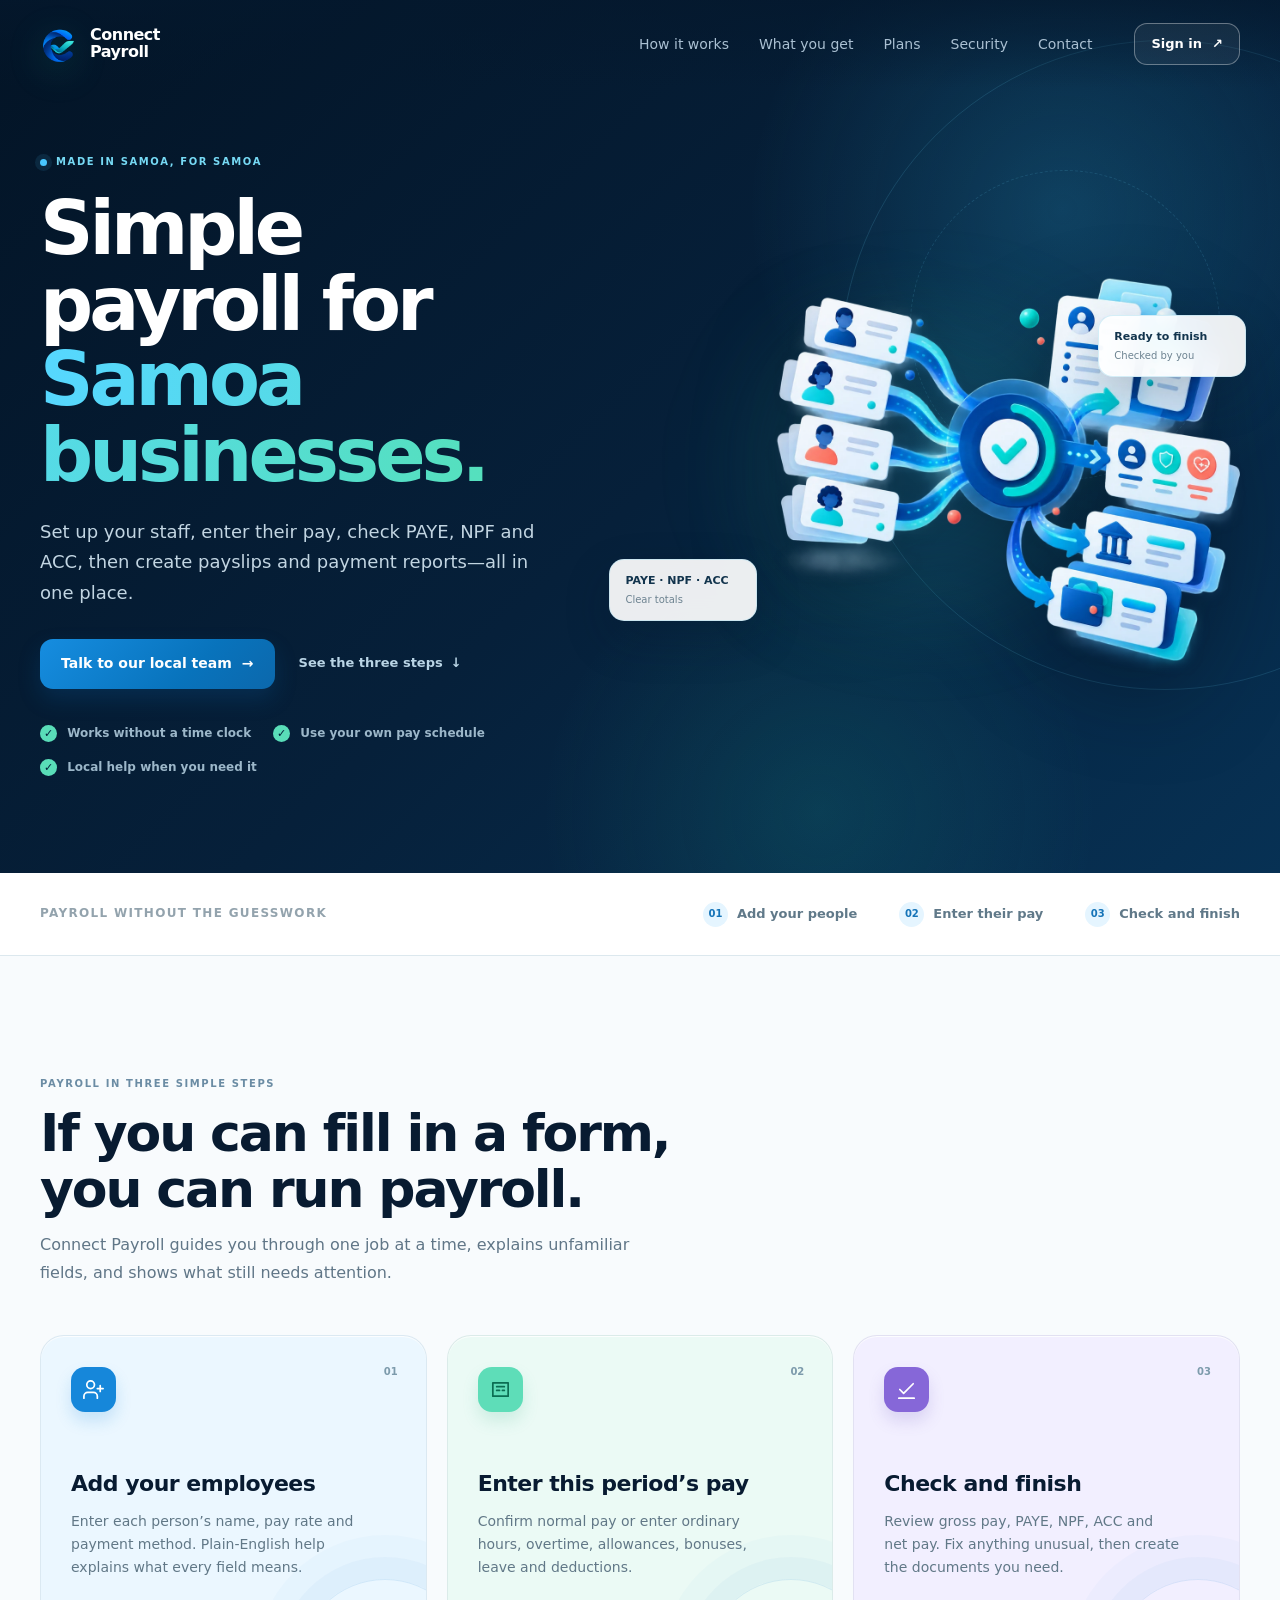
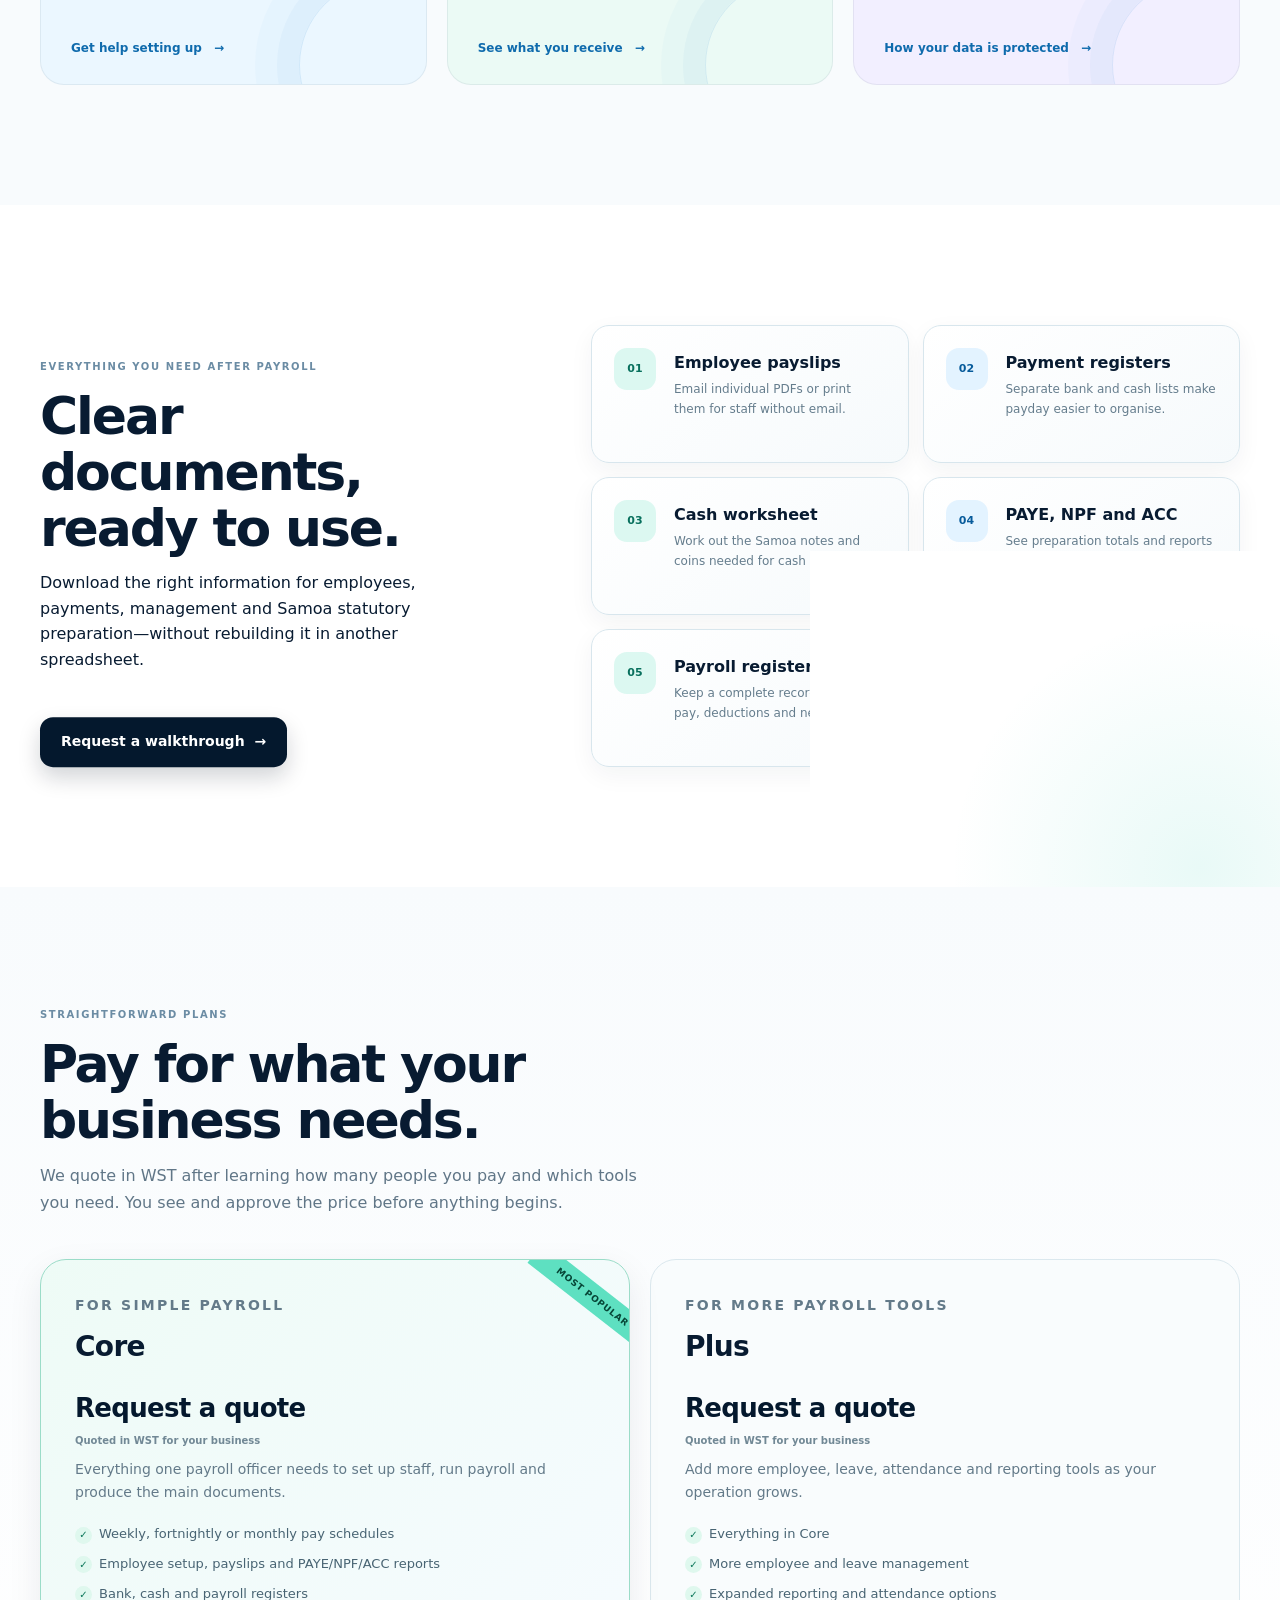
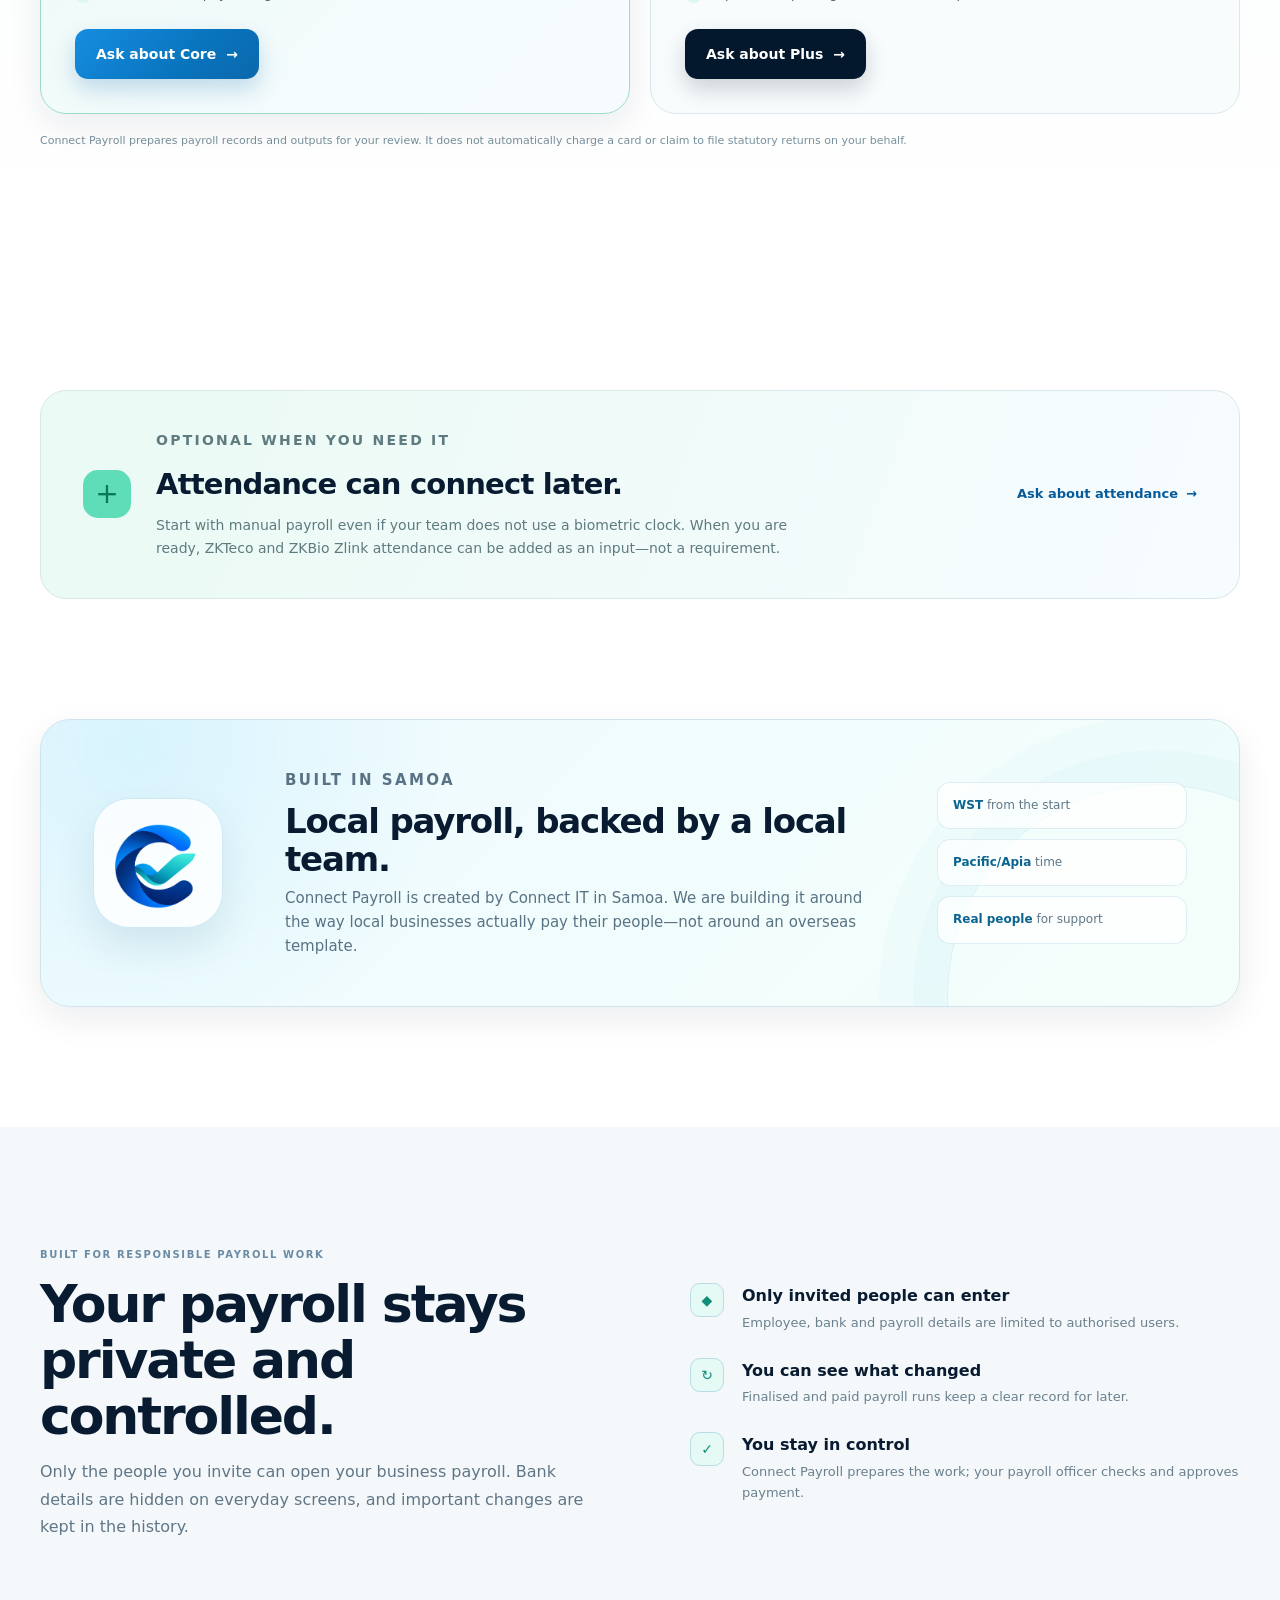
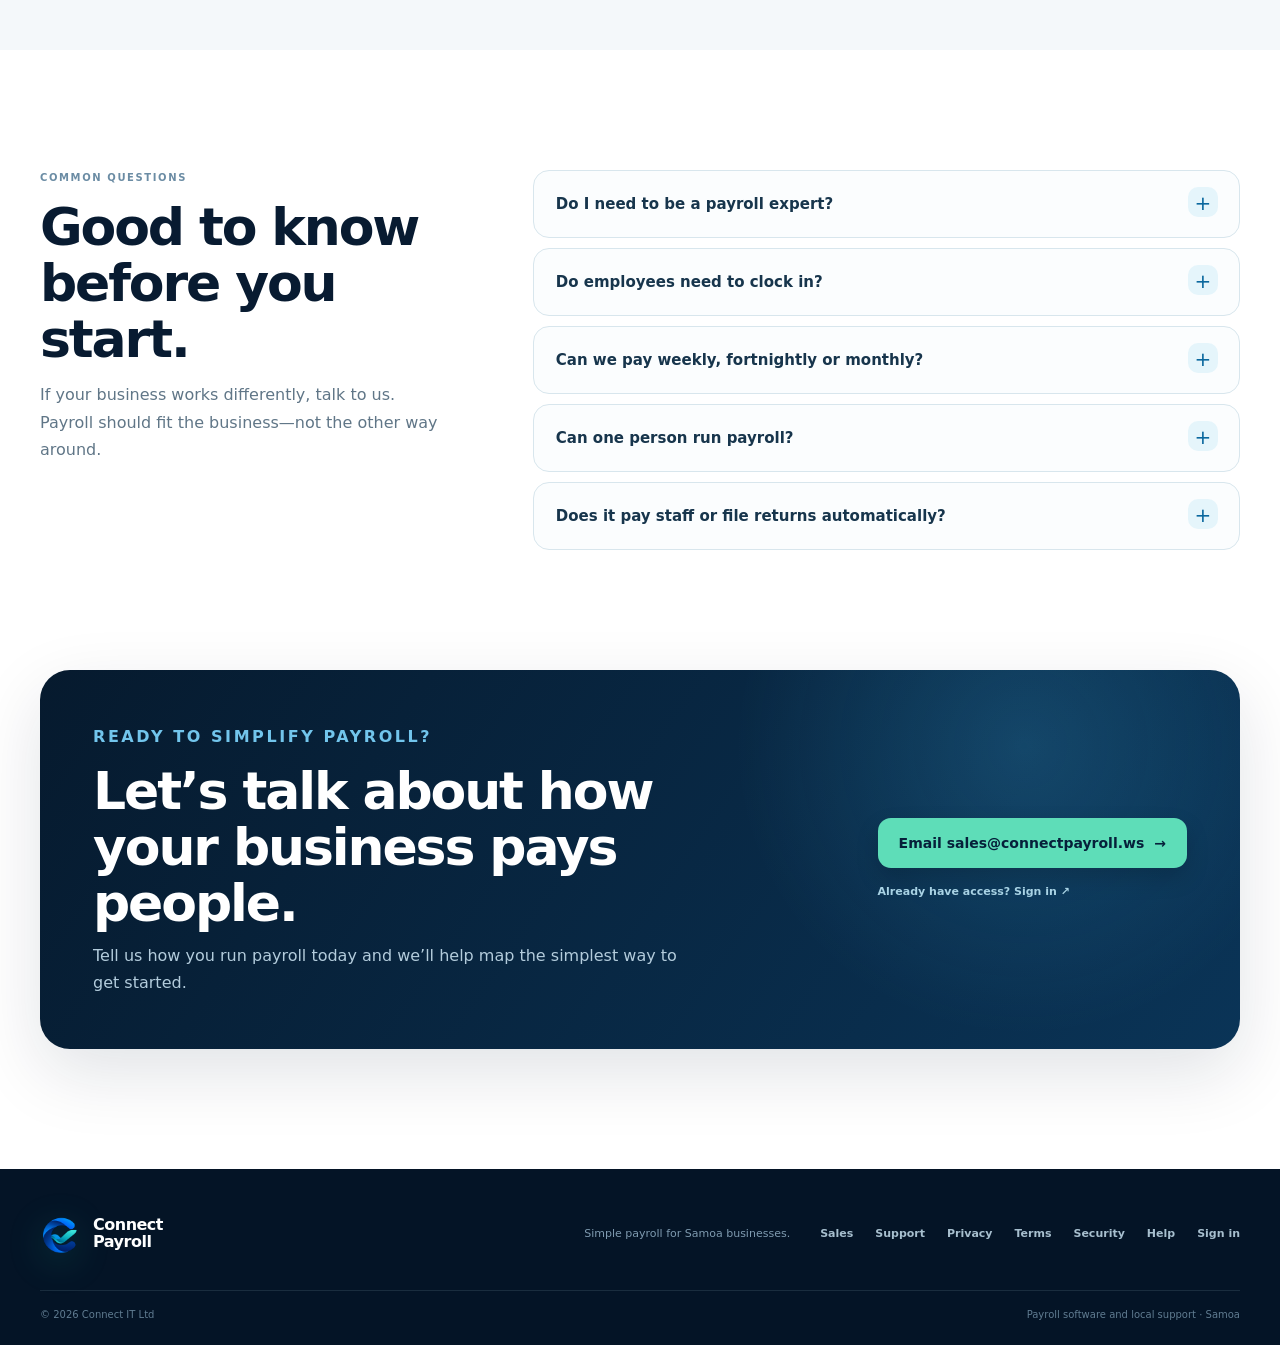
==== commit 7c32b13c: "Refresh Connect Payroll public website" ====
--- a/marketing/index.html
+++ b/marketing/index.html
@@ -4,9 +4,10 @@
     <meta charset="utf-8">
     <meta name="viewport" content="width=device-width, initial-scale=1">
     <meta name="theme-color" content="#06192d">
-    <meta name="description" content="Connect Payroll is a clear, Samoa-focused payroll workspace for businesses that want to move on from spreadsheets.">
-    <title>Connect Payroll | Payroll that fits Samoa businesses</title>
-    <link rel="icon" href="data:image/svg+xml,%3Csvg xmlns='http://www.w3.org/2000/svg' viewBox='0 0 64 64'%3E%3Crect width='64' height='64' rx='16' fill='%2348c7ff'/%3E%3Cpath d='M42 18a17 17 0 1 0 3 26' fill='none' stroke='%2306192d' stroke-width='8' stroke-linecap='round'/%3E%3Cpath d='M42 18v12H30' fill='none' stroke='%2306192d' stroke-width='8' stroke-linecap='round' stroke-linejoin='round'/%3E%3C/svg%3E">
+    <meta name="description" content="Simple payroll software for Samoa businesses. Set up staff, enter pay, check PAYE, NPF and ACC, then create payslips and payment reports.">
+    <title>Connect Payroll | Simple payroll for Samoa businesses</title>
+    <link rel="icon" type="image/png" sizes="64x64" href="assets/favicon-64.png">
+    <link rel="apple-touch-icon" href="assets/apple-touch-icon.png">
     <link rel="stylesheet" href="styles.css">
   </head>
   <body>
@@ -14,14 +15,12 @@
     <header class="site-header">
       <div class="shell nav-wrap">
         <a class="brand" href="#top" aria-label="Connect Payroll home">
-          <span class="brand-mark" aria-hidden="true">
-            <svg viewBox="0 0 48 48" role="img"><path d="M32.5 11.5a14.5 14.5 0 1 0 2.5 22"/><path d="M32.5 11.5v10h-10"/></svg>
-          </span>
+          <img class="brand-mark" src="assets/connect-payroll-mark.png" width="42" height="42" alt="">
           <span><strong>Connect</strong><b>Payroll</b></span>
         </a>
         <nav class="desktop-nav" aria-label="Main navigation">
           <a href="#workflow">How it works</a>
-          <a href="#features">What it handles</a>
+          <a href="#outputs">What you get</a>
           <a href="#pricing">Plans</a>
           <a href="#security">Security</a>
           <a href="#contact">Contact</a>
@@ -32,75 +31,70 @@
 
     <main id="main">
       <section class="hero" id="top">
+        <div class="hero-orbit orbit-one" aria-hidden="true"></div>
+        <div class="hero-orbit orbit-two" aria-hidden="true"></div>
         <div class="shell hero-grid">
           <div class="hero-copy">
-            <p class="eyebrow"><span></span> Made for Samoa businesses</p>
-            <h1>Payroll that fits the way <em>your business works.</em></h1>
-            <p class="hero-lede">A calm, practical payroll workspace for businesses ready to leave spreadsheet juggling behind. Set your schedule, enter pay, check the numbers and finish with confidence.</p>
+            <p class="eyebrow"><span></span> Made in Samoa, for Samoa</p>
+            <h1>Simple payroll for <em>Samoa businesses.</em></h1>
+            <p class="hero-lede">Set up your staff, enter their pay, check PAYE, NPF and ACC, then create payslips and payment reports—all in one place.</p>
             <div class="hero-actions">
-              <a class="button button-primary" href="mailto:sales@connectpayroll.ws?subject=Connect%20Payroll%20enquiry">Talk to us <span aria-hidden="true">→</span></a>
-              <a class="text-link" href="#workflow">See how it works <span aria-hidden="true">↓</span></a>
+              <a class="button button-primary" href="mailto:sales@connectpayroll.ws?subject=Connect%20Payroll%20enquiry">Talk to our local team <span aria-hidden="true">→</span></a>
+              <a class="text-link" href="#workflow">See the three steps <span aria-hidden="true">↓</span></a>
             </div>
             <div class="proof-row" aria-label="Product highlights">
-              <span><i aria-hidden="true">✓</i> Manual payroll first</span>
-              <span><i aria-hidden="true">✓</i> Bank and cash registers</span>
-              <span><i aria-hidden="true">✓</i> WST-ready</span>
+              <span><i aria-hidden="true">✓</i> Works without a time clock</span>
+              <span><i aria-hidden="true">✓</i> Use your own pay schedule</span>
+              <span><i aria-hidden="true">✓</i> Local help when you need it</span>
             </div>
           </div>
-          <div class="hero-visual" aria-label="Connect Payroll workflow preview">
-            <div class="visual-glow"></div>
-            <div class="dashboard-window">
-              <div class="window-top"><span class="window-dots"><i></i><i></i><i></i></span><span class="window-label">Connect Payroll</span><span class="window-menu">•••</span></div>
-              <div class="window-body">
-                <div class="window-side"><span class="side-logo">CP</span><span class="side-line active"></span><span class="side-line"></span><span class="side-line"></span><span class="side-line"></span><span class="side-line short"></span></div>
-                <div class="window-main">
-                  <div class="window-heading"><div><small>Current pay cycle</small><strong>Thursday–Wednesday</strong></div><span class="status">Ready to review</span></div>
-                  <div class="window-card feature-card"><div><small>PAYROLL CONTROL CENTRE</small><h2>One clear pay run.</h2><p>Prepare, review and reconcile from one place.</p></div><span class="card-arrow" aria-hidden="true">↗</span></div>
-                  <div class="window-metrics"><div><small>Active people</small><strong>24</strong><span>Employee records</span></div><div><small>Gross pay</small><strong>WST 18,420</strong><span>Draft total</span></div></div>
-                  <div class="window-progress"><div><span class="progress-step done">1</span><b>Enter pay</b></div><span class="progress-line"></span><div><span class="progress-step current">2</span><b>Check payroll</b></div><span class="progress-line"></span><div><span class="progress-step">3</span><b>Finish</b></div></div>
-                </div>
-              </div>
-            </div>
-            <div class="floating-note"><span class="note-icon">✓</span><span><b>Ready when you are</b><small>Payroll officer control at every step</small></span></div>
+          <div class="hero-visual" aria-label="Employee pay flowing into a checked payroll and finished reports">
+            <div class="visual-glow" aria-hidden="true"></div>
+            <img class="hero-art" src="assets/hero-payroll-flow.webp" width="1200" height="800" alt="Payroll journey from employee records to a completed pay run and reports">
+            <div class="motion-pill motion-pill-one" aria-hidden="true"><b>PAYE · NPF · ACC</b><span>Clear totals</span></div>
+            <div class="motion-pill motion-pill-two" aria-hidden="true"><b>Ready to finish</b><span>Checked by you</span></div>
           </div>
         </div>
       </section>
 
       <section class="signal-bar" aria-label="Connect Payroll product principles">
         <div class="shell signal-grid">
-          <p>Built for the real payroll day</p>
-          <span><b>01</b> Simple to run</span><span><b>02</b> Clear to check</span><span><b>03</b> Ready to share</span>
+          <p>Payroll without the guesswork</p>
+          <span><b>01</b> Add your people</span><span><b>02</b> Enter their pay</span><span><b>03</b> Check and finish</span>
         </div>
       </section>
 
-      <section class="section" id="features">
+      <section class="section" id="workflow">
         <div class="shell">
-          <div class="section-intro"><p class="eyebrow">Everything in one place</p><h2>The useful parts of payroll, without the clutter.</h2><p>Connect Payroll gives a payroll officer a clear view of people, pay and outputs. Your business rules stay visible and configurable.</p></div>
+          <div class="section-intro"><p class="eyebrow">Payroll in three simple steps</p><h2>If you can fill in a form, you can run payroll.</h2><p>Connect Payroll guides you through one job at a time, explains unfamiliar fields, and shows what still needs attention.</p></div>
           <div class="feature-grid">
-            <article class="feature-tile tint-blue"><span class="feature-number">01</span><span class="feature-icon" aria-hidden="true">⌘</span><h3>Set your rules</h3><p>Choose weekly, fortnightly or monthly pay schedules. Store rates, ordinary hours, overtime, allowances and payment methods in each employee record.</p><a href="#contact">Plan your setup <span aria-hidden="true">→</span></a></article>
-            <article class="feature-tile tint-mint"><span class="feature-number">02</span><span class="feature-icon" aria-hidden="true">✓</span><h3>Check the numbers</h3><p>Enter ordinary and overtime hours or confirm normal fixed pay. See gross pay, PAYE, NPF, ACC, deductions and net pay before you finish.</p><a href="#workflow">See the workflow <span aria-hidden="true">→</span></a></article>
-            <article class="feature-tile tint-lilac"><span class="feature-number">03</span><span class="feature-icon" aria-hidden="true">↗</span><h3>Finish clearly</h3><p>Download wage statements, bank and cash registers, payroll summaries and preparation reports ready for your records and payment process.</p><a href="#security">See the safeguards <span aria-hidden="true">→</span></a></article>
+            <article class="feature-tile tint-blue"><span class="feature-number">01</span><span class="feature-icon line-icon" aria-hidden="true"><svg viewBox="0 0 24 24"><path d="M16 21v-2a4 4 0 0 0-4-4H6a4 4 0 0 0-4 4v2M9 11a4 4 0 1 0 0-8 4 4 0 0 0 0 8M19 8v6M22 11h-6"/></svg></span><h3>Add your employees</h3><p>Enter each person’s name, pay rate and payment method. Plain-English help explains what every field means.</p><a href="#contact">Get help setting up <span aria-hidden="true">→</span></a></article>
+            <article class="feature-tile tint-mint"><span class="feature-number">02</span><span class="feature-icon line-icon" aria-hidden="true"><svg viewBox="0 0 24 24"><path d="M4 5h16v14H4zM8 9h8M8 13h3M14 13h2"/></svg></span><h3>Enter this period’s pay</h3><p>Confirm normal pay or enter ordinary hours, overtime, allowances, bonuses, leave and deductions.</p><a href="#outputs">See what you receive <span aria-hidden="true">→</span></a></article>
+            <article class="feature-tile tint-lilac"><span class="feature-number">03</span><span class="feature-icon line-icon" aria-hidden="true"><svg viewBox="0 0 24 24"><path d="m5 12 4 4L19 6M4 21h16"/></svg></span><h3>Check and finish</h3><p>Review gross pay, PAYE, NPF, ACC and net pay. Fix anything unusual, then create the documents you need.</p><a href="#security">How your data is protected <span aria-hidden="true">→</span></a></article>
           </div>
         </div>
       </section>
 
-      <section class="section workflow-section" id="workflow">
+      <section class="section workflow-section" id="outputs">
         <div class="shell workflow-grid">
-          <div class="section-intro"><p class="eyebrow">A straightforward payroll workflow</p><h2>From people to pay in three calm steps.</h2><p>Connect Payroll is designed for the person who actually runs payroll. No mandatory approval chain and no need to import attendance before you can begin.</p><a class="button button-dark" href="https://app.connectpayroll.ws">Open Connect Payroll <span aria-hidden="true">↗</span></a></div>
-          <ol class="steps-list">
-            <li><span class="step-badge">01</span><div><h3>Set up the business</h3><p>Enter business details, choose the pay schedule and add employees manually. Bank details and email are optional where cash or printed statements are used.</p></div></li>
-            <li><span class="step-badge">02</span><div><h3>Enter and review pay</h3><p>Load normal pay for fixed or salaried staff, then enter daily hours or period totals for hourly staff. Review exceptions and statutory calculations.</p></div></li>
-            <li><span class="step-badge">03</span><div><h3>Finish and share</h3><p>Finalise the run, download statements and registers, then record when the run is paid. Corrections stay linked to the original run.</p></div></li>
-          </ol>
+          <div class="section-intro"><p class="eyebrow">Everything you need after payroll</p><h2>Clear documents, ready to use.</h2><p>Download the right information for employees, payments, management and Samoa statutory preparation—without rebuilding it in another spreadsheet.</p><a class="button button-dark" href="mailto:sales@connectpayroll.ws?subject=Connect%20Payroll%20demo">Request a walkthrough <span aria-hidden="true">→</span></a></div>
+          <div class="output-grid" aria-label="Payroll documents and reports">
+            <article><span class="output-icon" aria-hidden="true">01</span><div><h3>Employee payslips</h3><p>Email individual PDFs or print them for staff without email.</p></div></article>
+            <article><span class="output-icon" aria-hidden="true">02</span><div><h3>Payment registers</h3><p>Separate bank and cash lists make payday easier to organise.</p></div></article>
+            <article><span class="output-icon" aria-hidden="true">03</span><div><h3>Cash worksheet</h3><p>Work out the Samoa notes and coins needed for cash wages.</p></div></article>
+            <article><span class="output-icon" aria-hidden="true">04</span><div><h3>PAYE, NPF and ACC</h3><p>See preparation totals and reports for the period you choose.</p></div></article>
+            <article><span class="output-icon" aria-hidden="true">05</span><div><h3>Payroll register</h3><p>Keep a complete record of gross pay, deductions and net pay.</p></div></article>
+            <article><span class="output-icon" aria-hidden="true">06</span><div><h3>Payroll history</h3><p>Return to previous runs and see what was finalised and paid.</p></div></article>
+          </div>
         </div>
       </section>
 
       <section class="section pricing-section" id="pricing">
         <div class="shell">
-          <div class="section-intro"><p class="eyebrow">Straightforward plans</p><h2>Choose the right level of support.</h2><p>Plans are quoted in WST after we understand your employee count, pay schedules and reporting needs. Connect IT confirms the final price before access is enabled.</p></div>
+          <div class="section-intro"><p class="eyebrow">Straightforward plans</p><h2>Pay for what your business needs.</h2><p>We quote in WST after learning how many people you pay and which tools you need. You see and approve the price before anything begins.</p></div>
           <div class="pricing-grid">
-            <article class="pricing-card featured"><p class="eyebrow">For most businesses</p><h3>Core</h3><span class="pricing-price">Ask for a quote <small>WST pricing · no online payment required</small></span><p>Manual payroll for a business that wants a clear, repeatable pay run without a mandatory approval chain.</p><ul class="pricing-list"><li>Configurable weekly, fortnightly or monthly schedules</li><li>Employee setup, PAYE/NPF/ACC preparation and payslips</li><li>Bank and cash registers with reconciliation evidence</li></ul></article>
-            <article class="pricing-card"><p class="eyebrow">For growing operations</p><h3>Plus</h3><span class="pricing-price">Ask for a quote <small>WST pricing · based on agreed requirements</small></span><p>Additional operational features for businesses with more locations, people or review needs.</p><ul class="pricing-list"><li>Everything in Core</li><li>Multiple sites, leave and loan workflows</li><li>Expanded review, reporting and attendance options</li></ul></article>
+            <article class="pricing-card featured"><p class="eyebrow">For simple payroll</p><h3>Core</h3><span class="pricing-price">Request a quote <small>Quoted in WST for your business</small></span><p>Everything one payroll officer needs to set up staff, run payroll and produce the main documents.</p><ul class="pricing-list"><li>Weekly, fortnightly or monthly pay schedules</li><li>Employee setup, payslips and PAYE/NPF/ACC reports</li><li>Bank, cash and payroll registers</li></ul><a class="button button-primary plan-button" href="mailto:sales@connectpayroll.ws?subject=Connect%20Payroll%20Core%20quote">Ask about Core <span aria-hidden="true">→</span></a></article>
+            <article class="pricing-card"><p class="eyebrow">For more payroll tools</p><h3>Plus</h3><span class="pricing-price">Request a quote <small>Quoted in WST for your business</small></span><p>Add more employee, leave, attendance and reporting tools as your operation grows.</p><ul class="pricing-list"><li>Everything in Core</li><li>More employee and leave management</li><li>Expanded reporting and attendance options</li></ul><a class="button button-dark plan-button" href="mailto:sales@connectpayroll.ws?subject=Connect%20Payroll%20Plus%20quote">Ask about Plus <span aria-hidden="true">→</span></a></article>
           </div>
           <p class="pricing-note">Connect Payroll prepares payroll records and outputs for your review. It does not automatically charge a card or claim to file statutory returns on your behalf.</p>
         </div>
@@ -110,10 +104,31 @@
         <div class="shell optional-card"><div class="optional-mark" aria-hidden="true">+</div><div><p class="eyebrow">Optional when you need it</p><h2>Attendance can connect later.</h2><p>Start with manual payroll even if your team does not use a biometric clock. When you are ready, ZKTeco and ZKBio Zlink attendance can be added as an input—not a requirement.</p></div><a class="text-link" href="mailto:sales@connectpayroll.ws?subject=Attendance%20integration%20question">Ask about attendance <span aria-hidden="true">→</span></a></div>
       </section>
 
+      <section class="section local-section">
+        <div class="shell local-card">
+          <div class="local-symbol" aria-hidden="true"><img src="assets/connect-payroll-mark.png" width="120" height="120" alt=""></div>
+          <div><p class="eyebrow">Built in Samoa</p><h2>Local payroll, backed by a local team.</h2><p>Connect Payroll is created by Connect IT in Samoa. We are building it around the way local businesses actually pay their people—not around an overseas template.</p></div>
+          <div class="local-points"><span><b>WST</b> from the start</span><span><b>Pacific/Apia</b> time</span><span><b>Real people</b> for support</span></div>
+        </div>
+      </section>
+
       <section class="section security-section" id="security">
         <div class="shell security-grid">
-          <div><p class="eyebrow">Built for responsible payroll work</p><h2>Your data stays in your business workspace.</h2><p>Each business has its own tenant boundary. Payroll access is restricted to invited users, sensitive payment details are masked in normal screens, and important changes are recorded for review.</p></div>
-          <div class="security-points"><div><span class="security-icon" aria-hidden="true">◆</span><div><h3>Private by design</h3><p>Employee, bank and statutory details are only shown to authorised payroll users.</p></div></div><div><span class="security-icon" aria-hidden="true">↻</span><div><h3>Clear history</h3><p>Payroll changes, finalisation and payment status remain traceable in the workspace.</p></div></div><div><span class="security-icon" aria-hidden="true">✓</span><div><h3>Human review</h3><p>Connect Payroll prepares records; your payroll officer remains in control of checking and payment.</p></div></div></div>
+          <div><p class="eyebrow">Built for responsible payroll work</p><h2>Your payroll stays private and controlled.</h2><p>Only the people you invite can open your business payroll. Bank details are hidden on everyday screens, and important changes are kept in the history.</p></div>
+          <div class="security-points"><div><span class="security-icon" aria-hidden="true">◆</span><div><h3>Only invited people can enter</h3><p>Employee, bank and payroll details are limited to authorised users.</p></div></div><div><span class="security-icon" aria-hidden="true">↻</span><div><h3>You can see what changed</h3><p>Finalised and paid payroll runs keep a clear record for later.</p></div></div><div><span class="security-icon" aria-hidden="true">✓</span><div><h3>You stay in control</h3><p>Connect Payroll prepares the work; your payroll officer checks and approves payment.</p></div></div></div>
+        </div>
+      </section>
+
+      <section class="section faq-section" id="faq">
+        <div class="shell faq-grid">
+          <div class="section-intro"><p class="eyebrow">Common questions</p><h2>Good to know before you start.</h2><p>If your business works differently, talk to us. Payroll should fit the business—not the other way around.</p></div>
+          <div class="faq-list">
+            <details><summary>Do I need to be a payroll expert?</summary><p>No. The setup explains each field in plain language, and our team can help you with the first run.</p></details>
+            <details><summary>Do employees need to clock in?</summary><p>No. You can run payroll completely by hand. Attendance can be added later if your business needs it.</p></details>
+            <details><summary>Can we pay weekly, fortnightly or monthly?</summary><p>Yes. You choose the schedule and the day each pay period begins.</p></details>
+            <details><summary>Can one person run payroll?</summary><p>Yes. Connect Payroll does not force a complicated approval chain. You can invite more payroll officers if needed.</p></details>
+            <details><summary>Does it pay staff or file returns automatically?</summary><p>No. It prepares payslips, payment registers and statutory reports for you to check and use.</p></details>
+          </div>
         </div>
       </section>
 
@@ -122,6 +137,6 @@
       </section>
     </main>
 
-    <footer class="site-footer"><div class="shell footer-wrap"><a class="brand footer-brand" href="#top" aria-label="Connect Payroll home"><span class="brand-mark" aria-hidden="true"><svg viewBox="0 0 48 48"><path d="M32.5 11.5a14.5 14.5 0 1 0 2.5 22"/><path d="M32.5 11.5v10h-10"/></svg></span><span><strong>Connect</strong><b>Payroll</b></span></a><p>Practical payroll for Samoa businesses.</p><div class="footer-links"><a href="mailto:sales@connectpayroll.ws">Sales</a><a href="mailto:support@connectpayroll.ws">Support</a><a href="privacy.html">Privacy</a><a href="terms.html">Terms</a><a href="security.html">Security</a><a href="support.html">Help</a><a href="https://app.connectpayroll.ws">Sign in</a></div></div><div class="shell legal-line"><span>© 2026 Connect IT Ltd</span><span>Payroll preparation workspace · Samoa</span></div></footer>
+    <footer class="site-footer"><div class="shell footer-wrap"><a class="brand footer-brand" href="#top" aria-label="Connect Payroll home"><img class="brand-mark" src="assets/connect-payroll-mark.png" width="42" height="42" alt=""><span><strong>Connect</strong><b>Payroll</b></span></a><p>Simple payroll for Samoa businesses.</p><div class="footer-links"><a href="mailto:sales@connectpayroll.ws">Sales</a><a href="mailto:support@connectpayroll.ws">Support</a><a href="privacy.html">Privacy</a><a href="terms.html">Terms</a><a href="security.html">Security</a><a href="support.html">Help</a><a href="https://app.connectpayroll.ws">Sign in</a></div></div><div class="shell legal-line"><span>© 2026 Connect IT Ltd</span><span>Payroll software and local support · Samoa</span></div></footer>
   </body>
 </html>
--- a/marketing/styles.css
+++ b/marketing/styles.css
@@ -6,3 +6,12 @@
 /* Shared public trust and pricing surfaces. These remain static and collect no visitor data. */
 .pricing-section{padding-top:0;background:#fff}.pricing-grid{display:grid;grid-template-columns:repeat(2,minmax(0,1fr));gap:16px;margin-top:43px}.pricing-card{padding:28px;border:1px solid #dbe8ee;border-radius:var(--radius);background:#f9fcfd}.pricing-card.featured{border-color:#9bdcc8;background:linear-gradient(135deg,#eefbf6,#f6fbff);box-shadow:var(--shadow-sm)}.pricing-card h3{margin:7px 0 7px;font-size:23px;letter-spacing:-.7px}.pricing-card p{margin:0;color:#637a89;font-size:13px;line-height:1.65}.pricing-price{display:block;margin:19px 0 9px;color:var(--navy);font-size:23px;font-weight:850;letter-spacing:-.7px}.pricing-price small{display:block;margin-top:3px;color:#718895;font-size:10px;font-weight:600;letter-spacing:0}.pricing-list{display:grid;gap:9px;margin:20px 0 0;padding:0;list-style:none;color:#486473;font-size:12px}.pricing-list li:before{content:'✓';display:inline-grid;place-items:center;width:17px;height:17px;margin-right:7px;color:#0a7659;background:#dff8ee;border-radius:50%;font-size:10px;font-weight:850}.pricing-note{margin:18px 0 0;color:#78909c;font-size:11px}.legal-main{min-height:calc(100vh - 250px);padding:132px 0 86px;background:linear-gradient(135deg,#f7fbfd,#edf6fa)}.legal-wrap{width:min(860px,calc(100% - 48px));margin:0 auto}.legal-main h1{max-width:720px;margin:14px 0 15px;color:var(--navy);font-size:clamp(36px,5vw,56px);line-height:1.05;letter-spacing:-2px}.legal-lede{max-width:720px;color:#5b7484;font-size:16px;line-height:1.75}.legal-card{margin-top:30px;padding:30px 34px;border:1px solid #dce9ee;border-radius:var(--radius);background:#fff;box-shadow:var(--shadow-sm)}.legal-card h2{margin:0 0 9px;color:var(--ink);font-size:21px;letter-spacing:-.5px}.legal-card h3{margin:22px 0 6px;color:var(--ink);font-size:15px}.legal-card p,.legal-card li{color:#526c7b;font-size:13px;line-height:1.75}.legal-card ul{margin:8px 0 0;padding-left:21px}.legal-card a{color:#0f6bad;text-decoration:underline;text-underline-offset:3px}.legal-updated{margin-top:14px;color:#78909c;font-size:11px}.legal-nav{display:flex;align-items:center;gap:19px;color:#a9c2d2;font-size:11px;font-weight:750}.legal-nav a:hover{color:#fff}.legal-back{display:inline-flex;align-items:center;gap:8px;margin-bottom:26px;color:#1677b8;font-size:12px;font-weight:800}.support-grid{display:grid;grid-template-columns:repeat(2,minmax(0,1fr));gap:12px;margin-top:18px}.support-route{padding:17px;border:1px solid #dce9ee;border-radius:11px;background:#f8fbfc}.support-route b,.support-route span{display:block}.support-route b{color:var(--ink);font-size:13px}.support-route span{margin-top:4px;color:#607988;font-size:11px;line-height:1.5}@media (max-width:660px){.pricing-grid,.support-grid{grid-template-columns:1fr}.legal-main{padding:108px 0 58px}.legal-wrap{width:min(100% - 34px,860px)}.legal-card{padding:23px 20px}.legal-nav{display:none}}
 @media (prefers-reduced-motion:reduce){html{scroll-behavior:auto}*,*:before,*:after{transition-duration:.01ms!important;animation-duration:.01ms!important;animation-iteration-count:1!important}}
+
+/* 2026 visual refresh: Pacific clarity, consistent surfaces and accessible motion. */
+:root{--ink:#081b31;--ink-soft:#38556d;--muted:#677f91;--blue:#137fd1;--blue-deep:#075b9b;--turquoise:#25cbb0;--coral:#ff766b;--mist:#f3f8fb;--line:#d8e6ed;--navy:#04182d;--shadow:0 24px 70px rgba(4,28,51,.12);--shadow-sm:0 12px 34px rgba(4,28,51,.08);--radius:24px}
+body{background:#f8fbfd;font-size:16px;line-height:1.6;-webkit-font-smoothing:antialiased}.shell{width:min(1200px,calc(100% - 56px))}.site-header{background:linear-gradient(180deg,rgba(4,24,45,.7),transparent)}.legal-page .site-header{background:linear-gradient(100deg,#04182d,#0a3558);box-shadow:0 8px 26px rgba(4,24,45,.14)}.brand{gap:11px}.brand-mark{object-fit:contain;background:transparent;border-radius:0;box-shadow:none;animation:brand-breathe 5s ease-in-out infinite;filter:drop-shadow(0 8px 18px rgba(37,203,176,.2))}.desktop-nav{font-size:14px}.button{min-height:50px;padding:13px 21px;border-radius:13px;font-size:14px}.button-small{min-height:42px;padding:10px 16px;font-size:13px}.button-primary{background:linear-gradient(135deg,#168de0,#0873bc 64%,#0c68ac)}
+.hero{min-height:760px;padding:154px 0 96px;background:radial-gradient(circle at 83% 24%,rgba(49,190,241,.2),transparent 25%),radial-gradient(circle at 64% 93%,rgba(37,203,176,.13),transparent 24%),linear-gradient(137deg,#031426 0%,#06203a 53%,#073154 100%)}.hero:after{display:none}.hero-grid{grid-template-columns:minmax(0,.9fr) minmax(480px,1.1fr);gap:42px}.hero h1{max-width:660px;margin:21px 0 23px;font-size:clamp(48px,5.8vw,78px);letter-spacing:-4px}.hero h1 em{background:linear-gradient(90deg,#56d7ff,#55e0bd);-webkit-background-clip:text;background-clip:text;color:transparent}.hero-lede{max-width:590px;color:#c2d5e2;font-size:18px;line-height:1.7}.hero .eyebrow{color:#76d9f4}.proof-row{font-size:12px}.hero-orbit{position:absolute;border:1px solid rgba(108,216,255,.14);border-radius:50%;pointer-events:none}.orbit-one{right:-210px;top:40px;width:650px;height:650px;animation:orbit-spin 38s linear infinite}.orbit-two{right:60px;top:170px;width:310px;height:310px;border-style:dashed;animation:orbit-spin 26s linear infinite reverse}.hero-visual{min-height:470px}.hero-art{position:relative;z-index:2;display:block;width:min(112%,660px);height:auto;filter:drop-shadow(0 34px 44px rgba(0,8,18,.34));animation:hero-float 7s ease-in-out infinite}.visual-glow{width:76%;height:72%;background:radial-gradient(circle,rgba(53,197,239,.27),rgba(34,205,173,.09) 52%,transparent 72%);filter:blur(38px);animation:glow-pulse 6s ease-in-out infinite}.motion-pill{position:absolute;z-index:3;min-width:148px;padding:12px 15px;border:1px solid rgba(183,226,242,.58);border-radius:15px;color:#12344d;background:rgba(255,255,255,.92);box-shadow:0 18px 45px rgba(1,22,41,.22);backdrop-filter:blur(14px)}.motion-pill b,.motion-pill span{display:block}.motion-pill b{font-size:11px}.motion-pill span{margin-top:2px;color:#6d8391;font-size:10px}.motion-pill-one{left:1%;bottom:17%;animation:pill-drift 5.4s ease-in-out infinite}.motion-pill-two{right:-1%;top:18%;animation:pill-drift 6.2s ease-in-out infinite reverse}.signal-grid{min-height:82px;font-size:13px}.signal-grid p{font-size:12px}.signal-grid b{width:25px;height:25px;font-size:10px}.section{padding:120px 0}.section-intro h2,.workflow-section h2,.security-section h2,.contact-card h2{font-size:clamp(36px,4.5vw,52px);letter-spacing:-2.1px}.section-intro>p:last-child,.security-grid>div>p:last-child,.contact-card p{font-size:16px}.feature-grid{gap:20px;margin-top:49px}.feature-tile{min-height:350px;padding:31px 30px 28px;box-shadow:0 1px 0 rgba(255,255,255,.8) inset;transition:transform .3s ease,box-shadow .3s ease,border-color .3s ease}.feature-tile:hover{transform:translateY(-7px);border-color:rgba(20,127,209,.2);box-shadow:var(--shadow-sm)}.feature-icon{margin-bottom:54px}.line-icon svg{width:23px;height:23px;fill:none;stroke:currentColor;stroke-width:1.8;stroke-linecap:round;stroke-linejoin:round}.feature-tile h3{font-size:22px}.feature-tile p{font-size:14px}.feature-tile a{font-size:12px}.workflow-section{position:relative;overflow:hidden}.workflow-section:before{content:"";position:absolute;right:-180px;bottom:-240px;width:520px;height:520px;border-radius:50%;background:radial-gradient(circle,rgba(37,203,176,.1),transparent 68%)}.output-grid{position:relative;display:grid;grid-template-columns:repeat(2,minmax(0,1fr));gap:14px}.output-grid article{display:grid;grid-template-columns:46px 1fr;gap:14px;min-height:138px;padding:22px;border:1px solid var(--line);border-radius:18px;background:linear-gradient(145deg,#fff,#f6fafc);box-shadow:0 8px 24px rgba(5,34,57,.05);transition:transform .25s ease,box-shadow .25s ease}.output-grid article:hover{transform:translateY(-4px);box-shadow:var(--shadow-sm)}.output-icon{display:grid;place-items:center;width:42px;height:42px;border-radius:13px;color:#08705d;background:#dcf8f1;font-size:11px;font-weight:850}.output-grid article:nth-child(2n) .output-icon{color:#075b9b;background:#e3f3ff}.output-grid h3{margin:2px 0 5px;font-size:16px}.output-grid p{margin:0;color:#657d8d;font-size:12px;line-height:1.6}.pricing-section{padding-top:120px;background:linear-gradient(180deg,#f8fbfd,#fff)}.pricing-grid{gap:20px}.pricing-card{padding:34px;border-radius:26px;transition:transform .3s ease,box-shadow .3s ease}.pricing-card:hover{transform:translateY(-5px);box-shadow:var(--shadow-sm)}.pricing-card.featured{position:relative;overflow:hidden}.pricing-card.featured:after{content:"Most popular";position:absolute;right:-36px;top:24px;width:145px;padding:6px 0;transform:rotate(38deg);color:#064536;background:#5ee0c1;text-align:center;font-size:9px;font-weight:900;letter-spacing:.08em;text-transform:uppercase}.pricing-card h3{font-size:28px}.pricing-card p{font-size:14px}.pricing-price{font-size:26px}.pricing-list{font-size:13px}.plan-button{margin-top:25px}.optional-card{padding:38px 42px;border-radius:26px}.optional-card h2{font-size:29px}.optional-card p{font-size:14px}.local-section{padding-top:0;background:#fff}.local-card{position:relative;display:grid;grid-template-columns:150px minmax(0,1fr) 250px;align-items:center;gap:42px;padding:48px 52px;overflow:hidden;border:1px solid #cfe5eb;border-radius:30px;background:radial-gradient(circle at 8% 10%,rgba(68,201,242,.13),transparent 28%),linear-gradient(135deg,#eefaff,#f4fffb);box-shadow:var(--shadow-sm)}.local-card:after{content:"";position:absolute;right:-130px;bottom:-200px;width:420px;height:420px;border:1px solid rgba(16,136,203,.12);border-radius:50%;box-shadow:0 0 0 34px rgba(16,136,203,.025),0 0 0 68px rgba(16,136,203,.02)}.local-symbol{position:relative;z-index:1;display:grid;place-items:center;width:130px;height:130px;border:1px solid rgba(25,138,199,.18);border-radius:36px;background:rgba(255,255,255,.8);box-shadow:0 18px 38px rgba(7,64,95,.1)}.local-symbol img{width:100px;height:100px;object-fit:contain;animation:brand-breathe 5s ease-in-out infinite}.local-card h2{margin:10px 0 8px;font-size:34px;line-height:1.12;letter-spacing:-1.2px}.local-card p{max-width:600px;margin:0;color:#597384;font-size:15px}.local-points{position:relative;z-index:1;display:grid;gap:10px}.local-points span{padding:13px 15px;border:1px solid rgba(17,117,165,.12);border-radius:13px;color:#607788;background:rgba(255,255,255,.72);font-size:12px}.local-points b{color:#0a648f}.security-section{padding-bottom:110px}.security-points h3{font-size:16px}.security-points p{font-size:13px}.faq-section{background:#fff}.faq-grid{display:grid;grid-template-columns:.72fr 1.28fr;gap:95px;align-items:start}.faq-list{display:grid;gap:10px}.faq-list details{border:1px solid var(--line);border-radius:16px;background:#fbfdfe;transition:border-color .2s ease,box-shadow .2s ease}.faq-list details[open]{border-color:#aad8e7;background:#fff;box-shadow:var(--shadow-sm)}.faq-list summary{position:relative;padding:21px 54px 21px 22px;cursor:pointer;color:#17354c;font-size:15px;font-weight:780;list-style:none}.faq-list summary::-webkit-details-marker{display:none}.faq-list summary:after{content:"+";position:absolute;right:21px;top:16px;display:grid;place-items:center;width:30px;height:30px;border-radius:10px;color:#0b689e;background:#e5f5fb;font-size:20px;font-weight:500}.faq-list details[open] summary:after{content:"–"}.faq-list p{margin:0;padding:0 54px 21px 22px;color:#627a89;font-size:14px}.contact-section{padding-top:0;background:#fff}.contact-card{padding:53px;border-radius:30px}.site-footer{padding-top:44px}.footer-links{flex-wrap:wrap}.footer-brand .brand-mark{width:42px;height:42px}
+@keyframes brand-breathe{0%,100%{transform:scale(1) rotate(0);filter:drop-shadow(0 8px 18px rgba(37,203,176,.18))}50%{transform:scale(1.045) rotate(-1.5deg);filter:drop-shadow(0 13px 24px rgba(58,204,244,.3))}}@keyframes hero-float{0%,100%{transform:translate3d(0,0,0) rotate(-.4deg)}50%{transform:translate3d(0,-13px,0) rotate(.4deg)}}@keyframes pill-drift{0%,100%{transform:translate3d(0,0,0)}50%{transform:translate3d(7px,-10px,0)}}@keyframes glow-pulse{0%,100%{opacity:.7;transform:scale(.94)}50%{opacity:1;transform:scale(1.08)}}@keyframes orbit-spin{to{transform:rotate(360deg)}}
+@media(max-width:1000px){.hero-grid{grid-template-columns:1fr;gap:34px}.hero-copy{max-width:760px}.hero-visual{min-height:430px}.hero-art{width:min(100%,700px)}.motion-pill-one{left:7%}.motion-pill-two{right:6%}.workflow-grid{gap:56px}.local-card{grid-template-columns:120px 1fr}.local-symbol{width:112px;height:112px}.local-symbol img{width:84px;height:84px}.local-points{grid-column:2;grid-template-columns:repeat(3,1fr)}.faq-grid{gap:55px}}
+@media(max-width:760px){.shell{width:min(100% - 36px,1200px)}.hero{padding:118px 0 66px}.hero h1{font-size:clamp(43px,12.5vw,62px);letter-spacing:-2.8px}.hero-lede{font-size:16px}.hero-visual{min-height:340px;margin:0 -14px}.hero-art{width:112%;max-width:none}.motion-pill{min-width:122px;padding:9px 11px}.motion-pill-one{left:4%;bottom:9%}.motion-pill-two{right:3%;top:15%}.signal-grid{overflow-x:auto;justify-content:flex-start;padding:0 2px}.signal-grid span{min-width:max-content}.section,.pricing-section{padding:82px 0}.section-intro h2,.workflow-section h2,.security-section h2,.contact-card h2{font-size:34px;letter-spacing:-1.25px}.feature-grid,.output-grid,.pricing-grid{grid-template-columns:1fr}.feature-tile{min-height:315px}.workflow-grid,.faq-grid{grid-template-columns:1fr;gap:38px}.output-grid article{min-height:auto}.optional-card{padding:28px 24px}.local-card{grid-template-columns:1fr;gap:24px;padding:32px 27px}.local-symbol{width:92px;height:92px;border-radius:27px}.local-symbol img{width:72px;height:72px}.local-card h2{font-size:29px}.local-points{grid-column:1;grid-template-columns:1fr}.security-section{padding-bottom:82px}.contact-card{padding:34px 27px}.footer-links{gap:15px}}
+@media(prefers-reduced-motion:reduce){.brand-mark,.hero-art,.visual-glow,.motion-pill,.hero-orbit,.local-symbol img{animation:none!important}.feature-tile:hover,.output-grid article:hover,.pricing-card:hover,.button:hover{transform:none}}
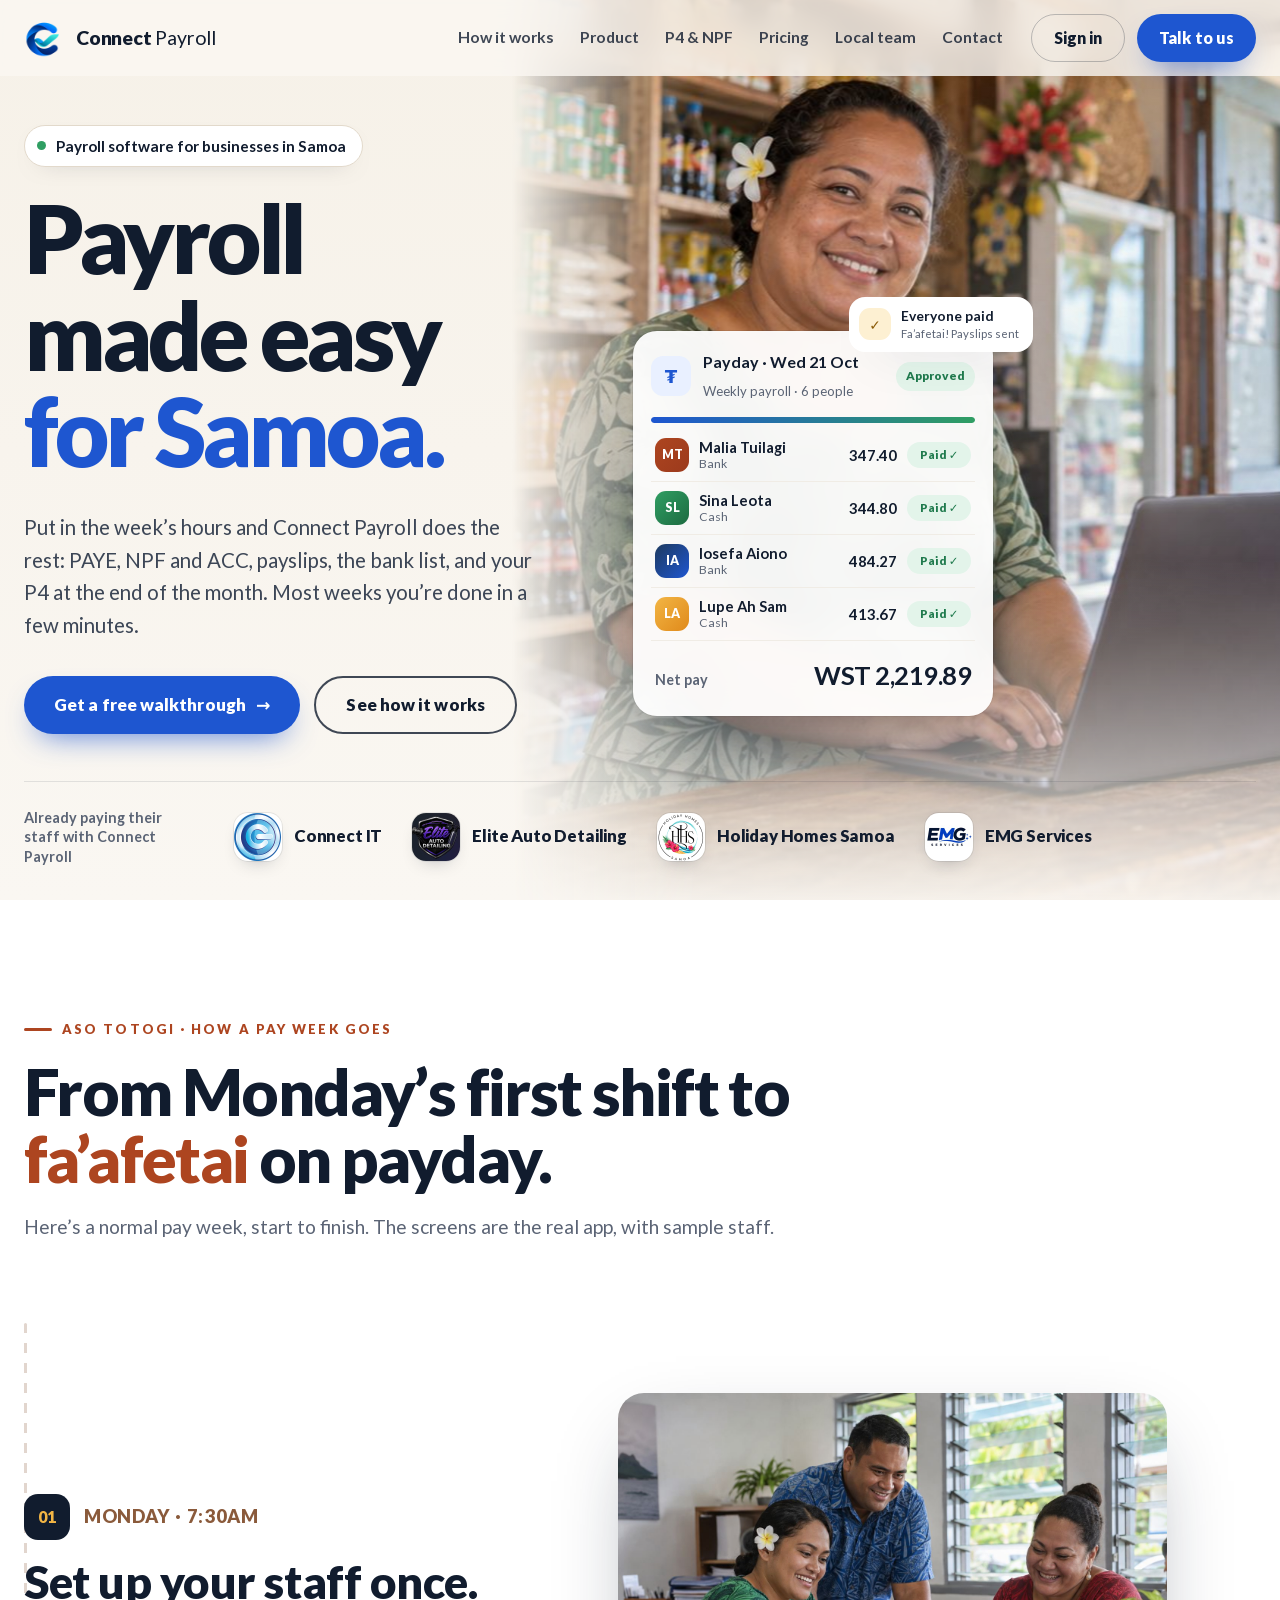
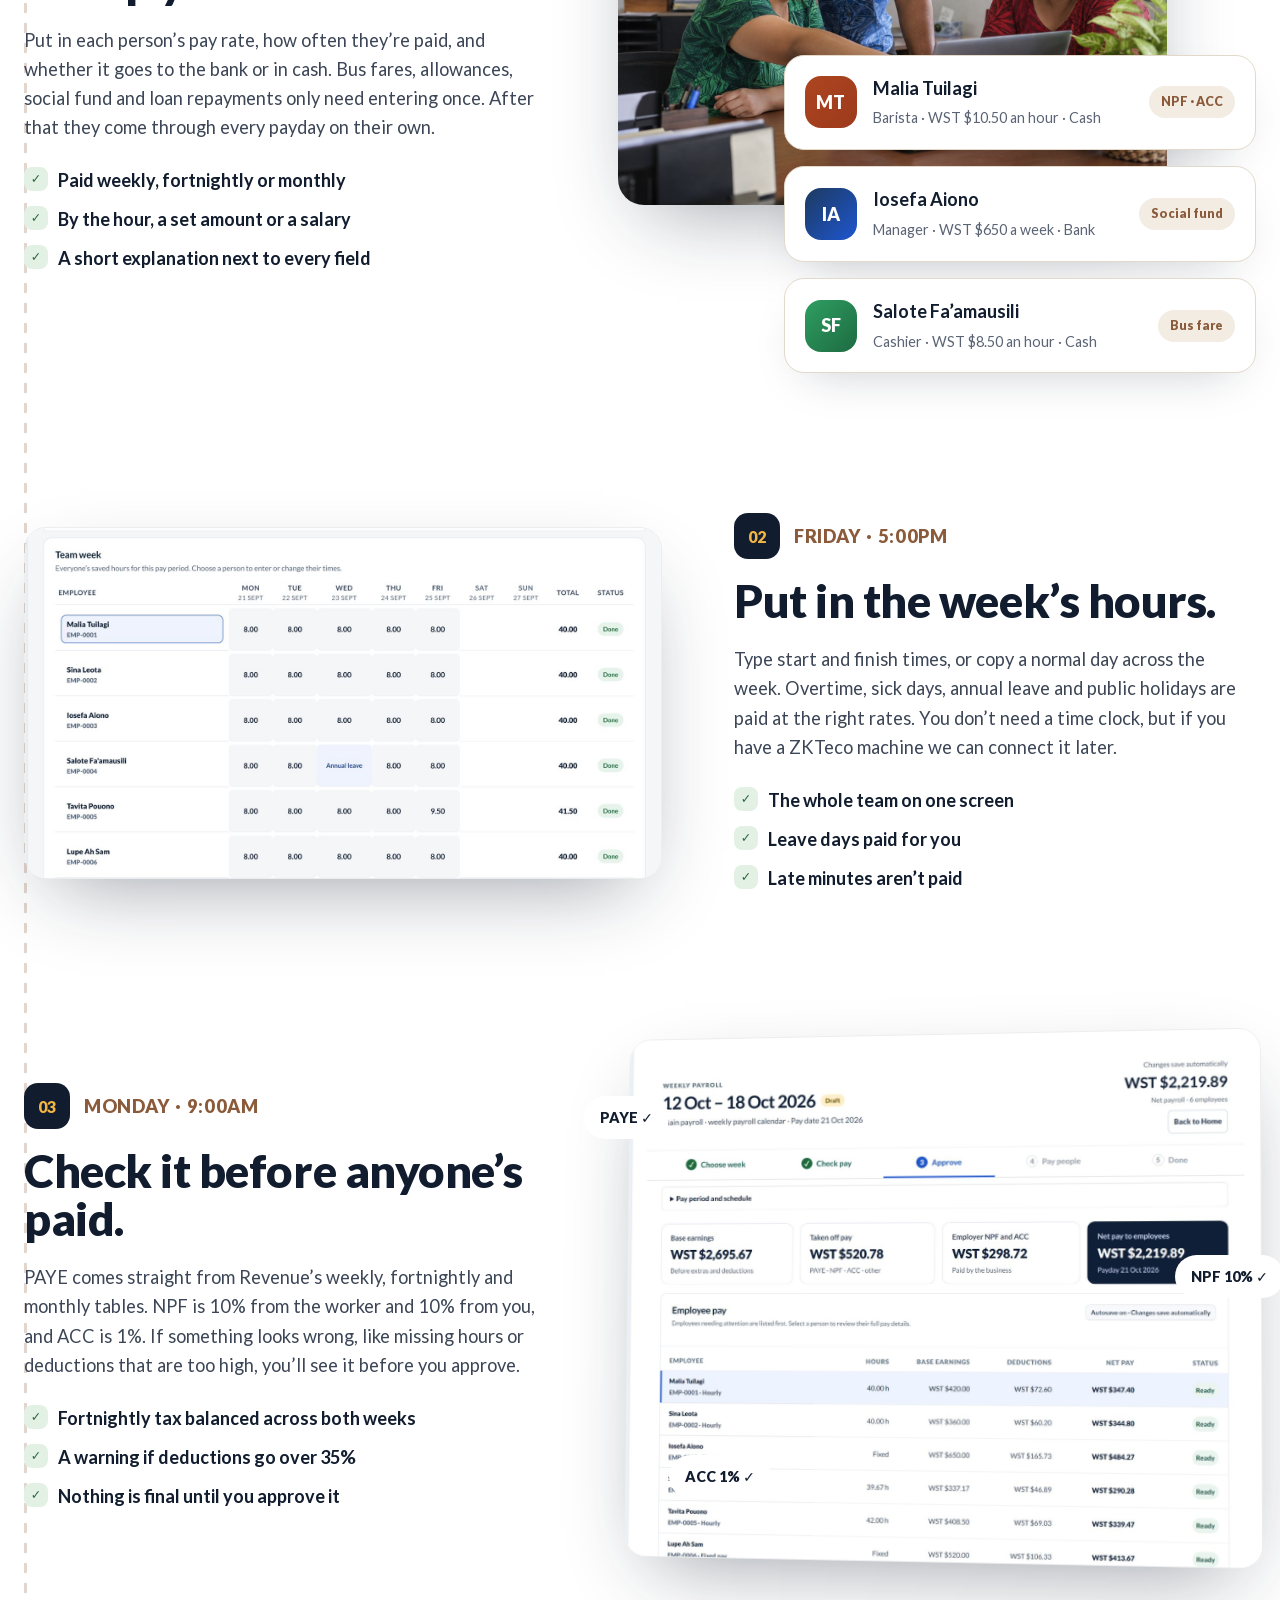
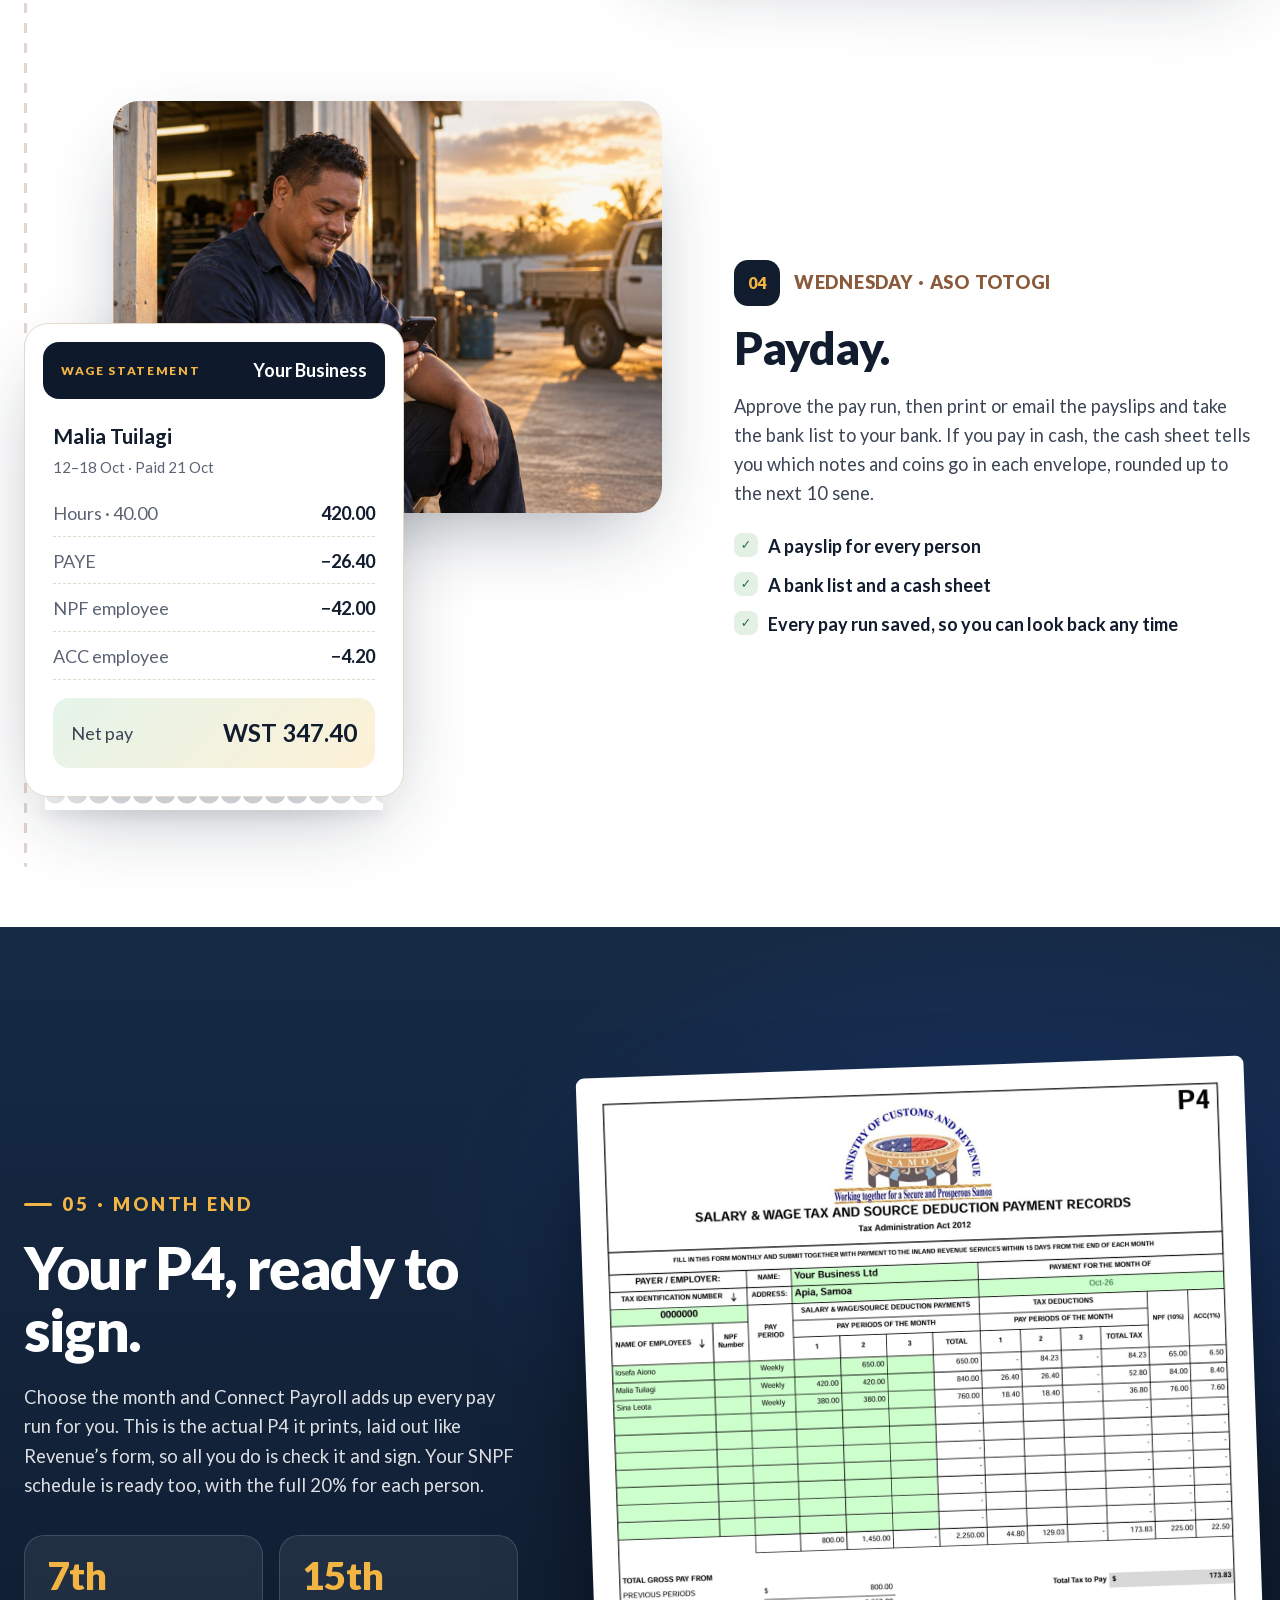
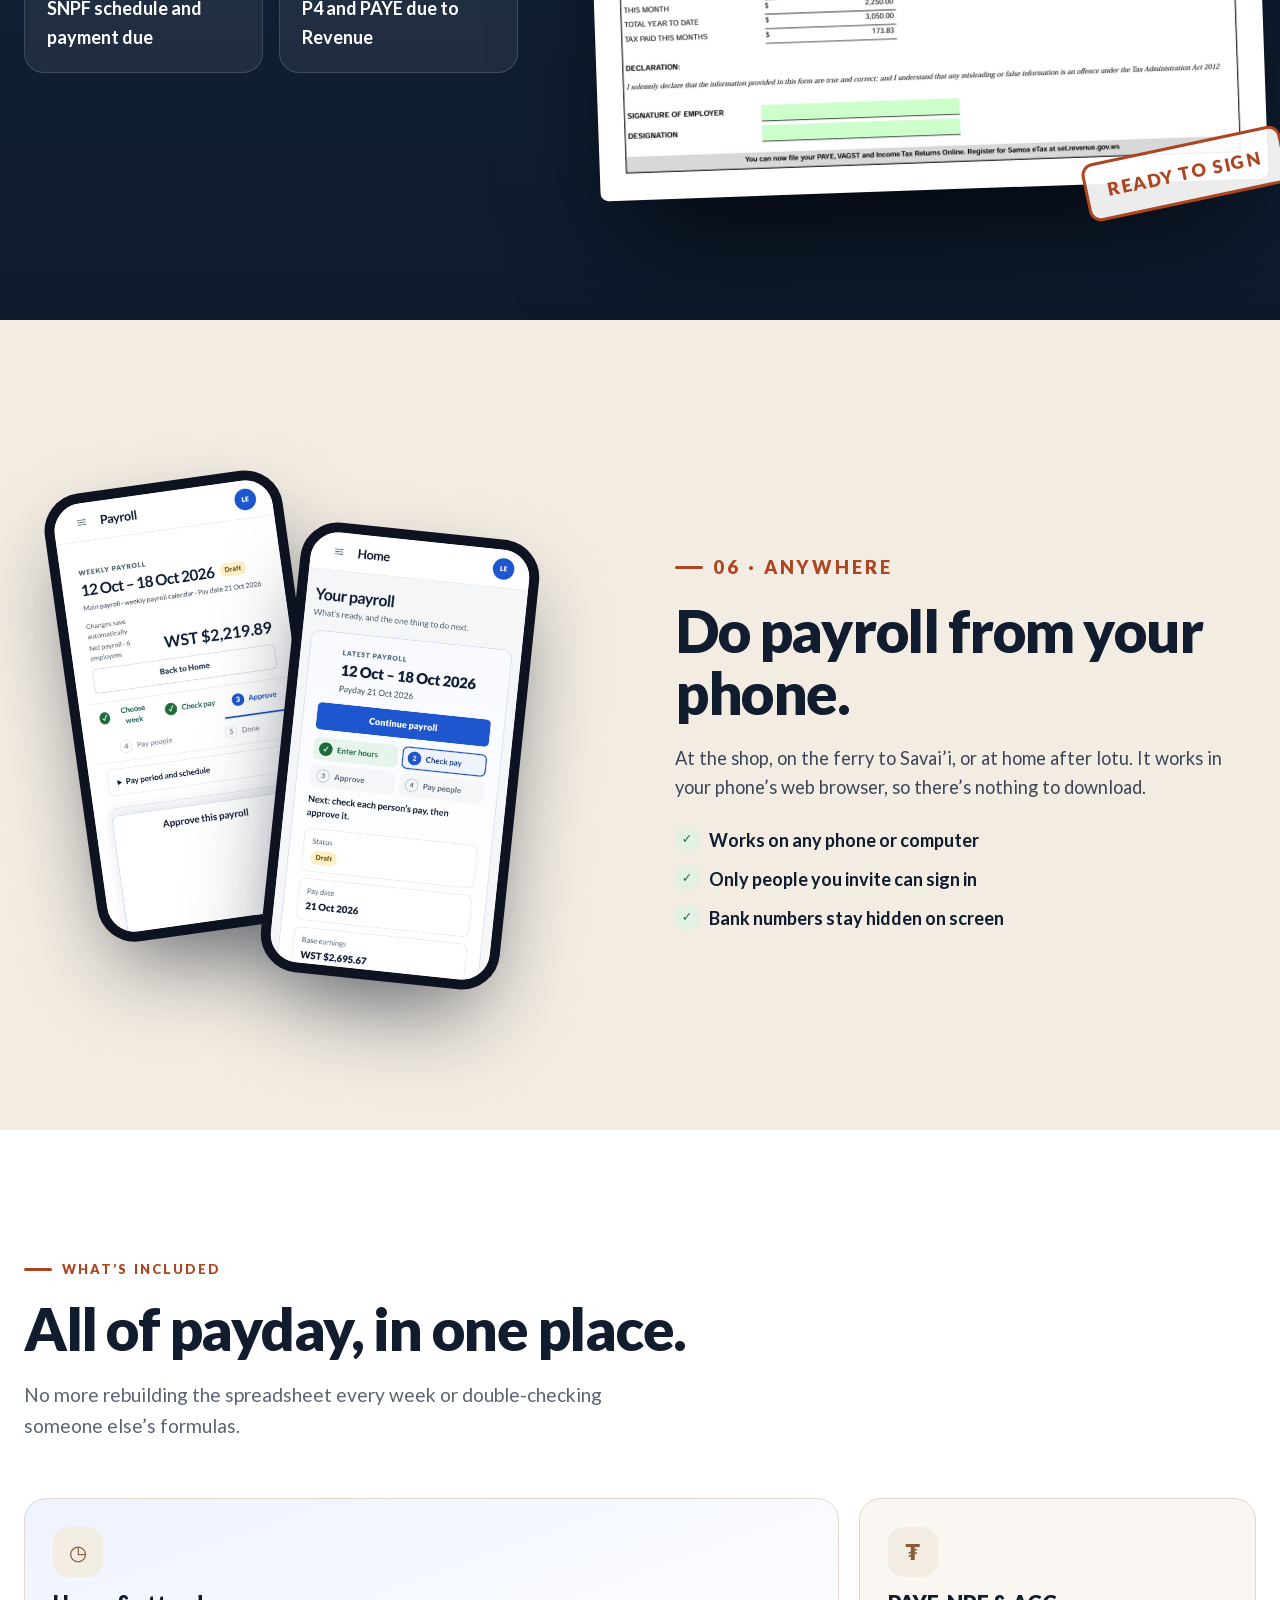
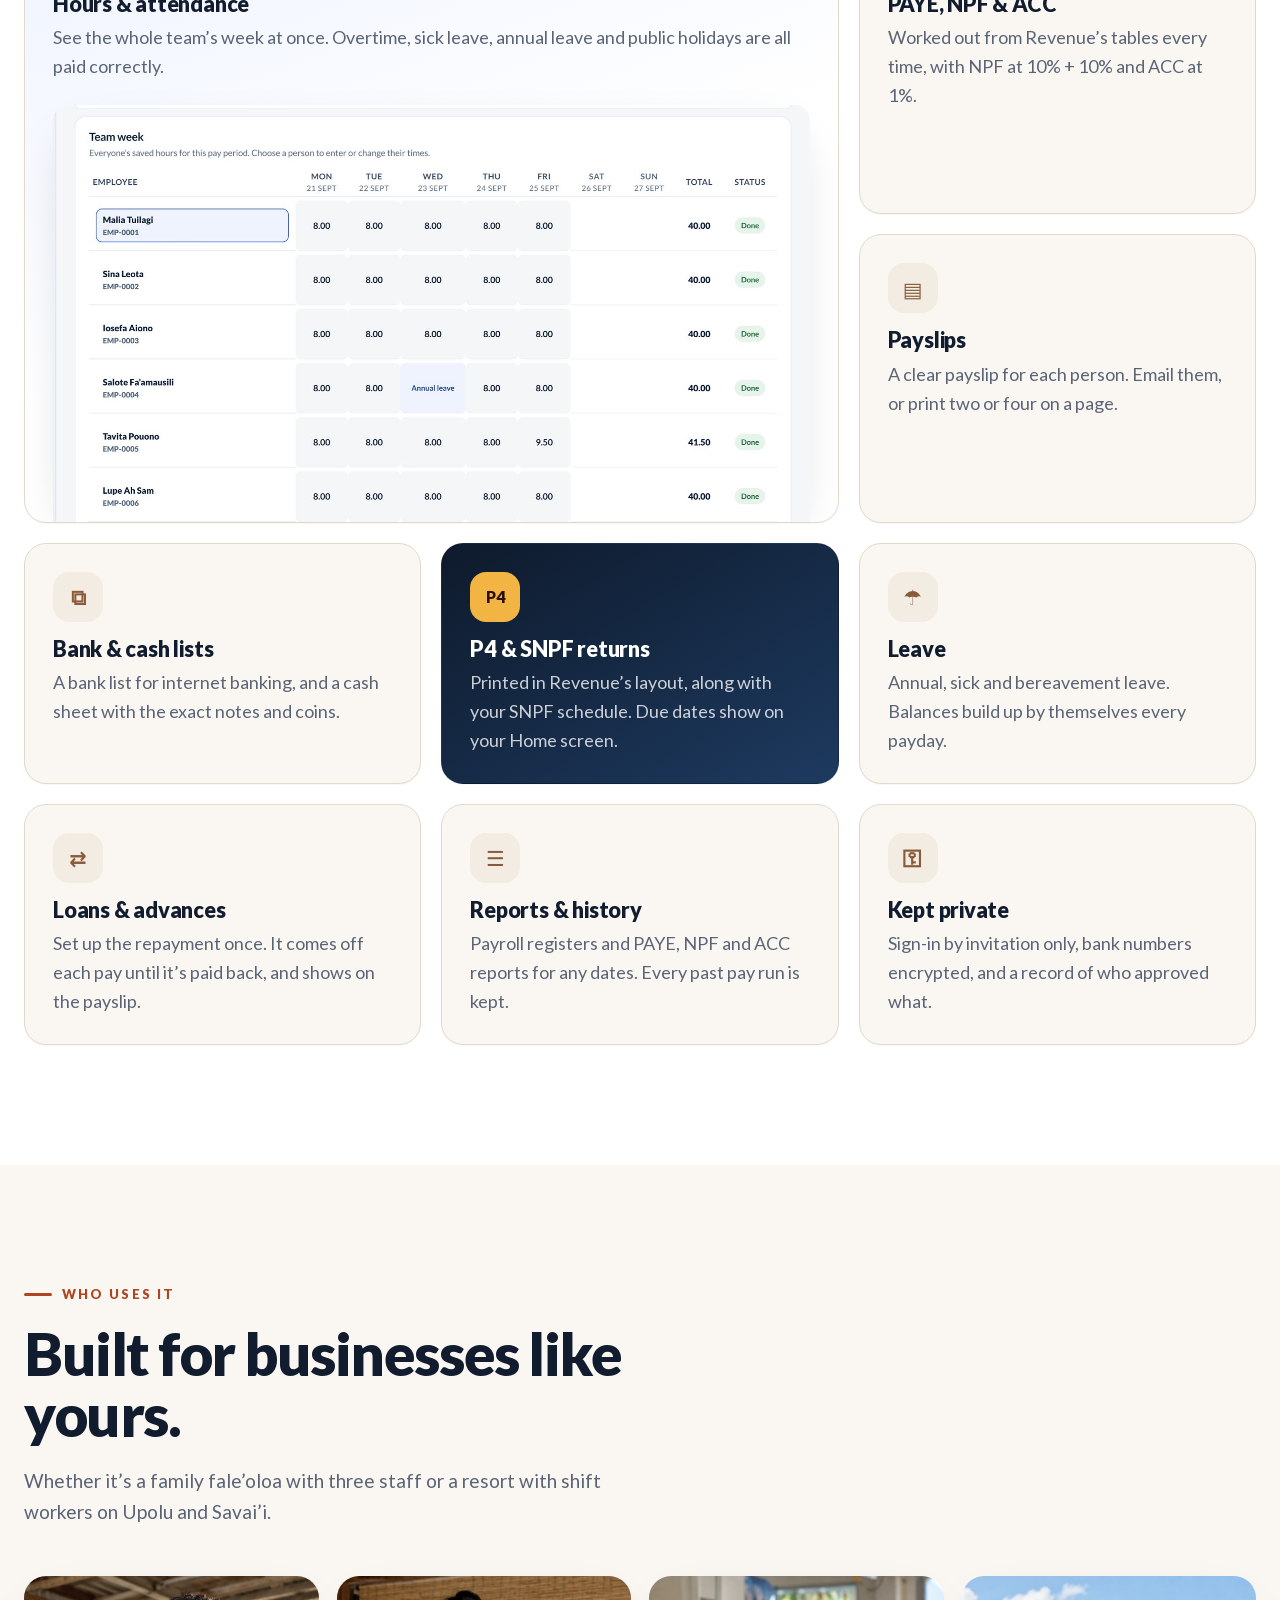
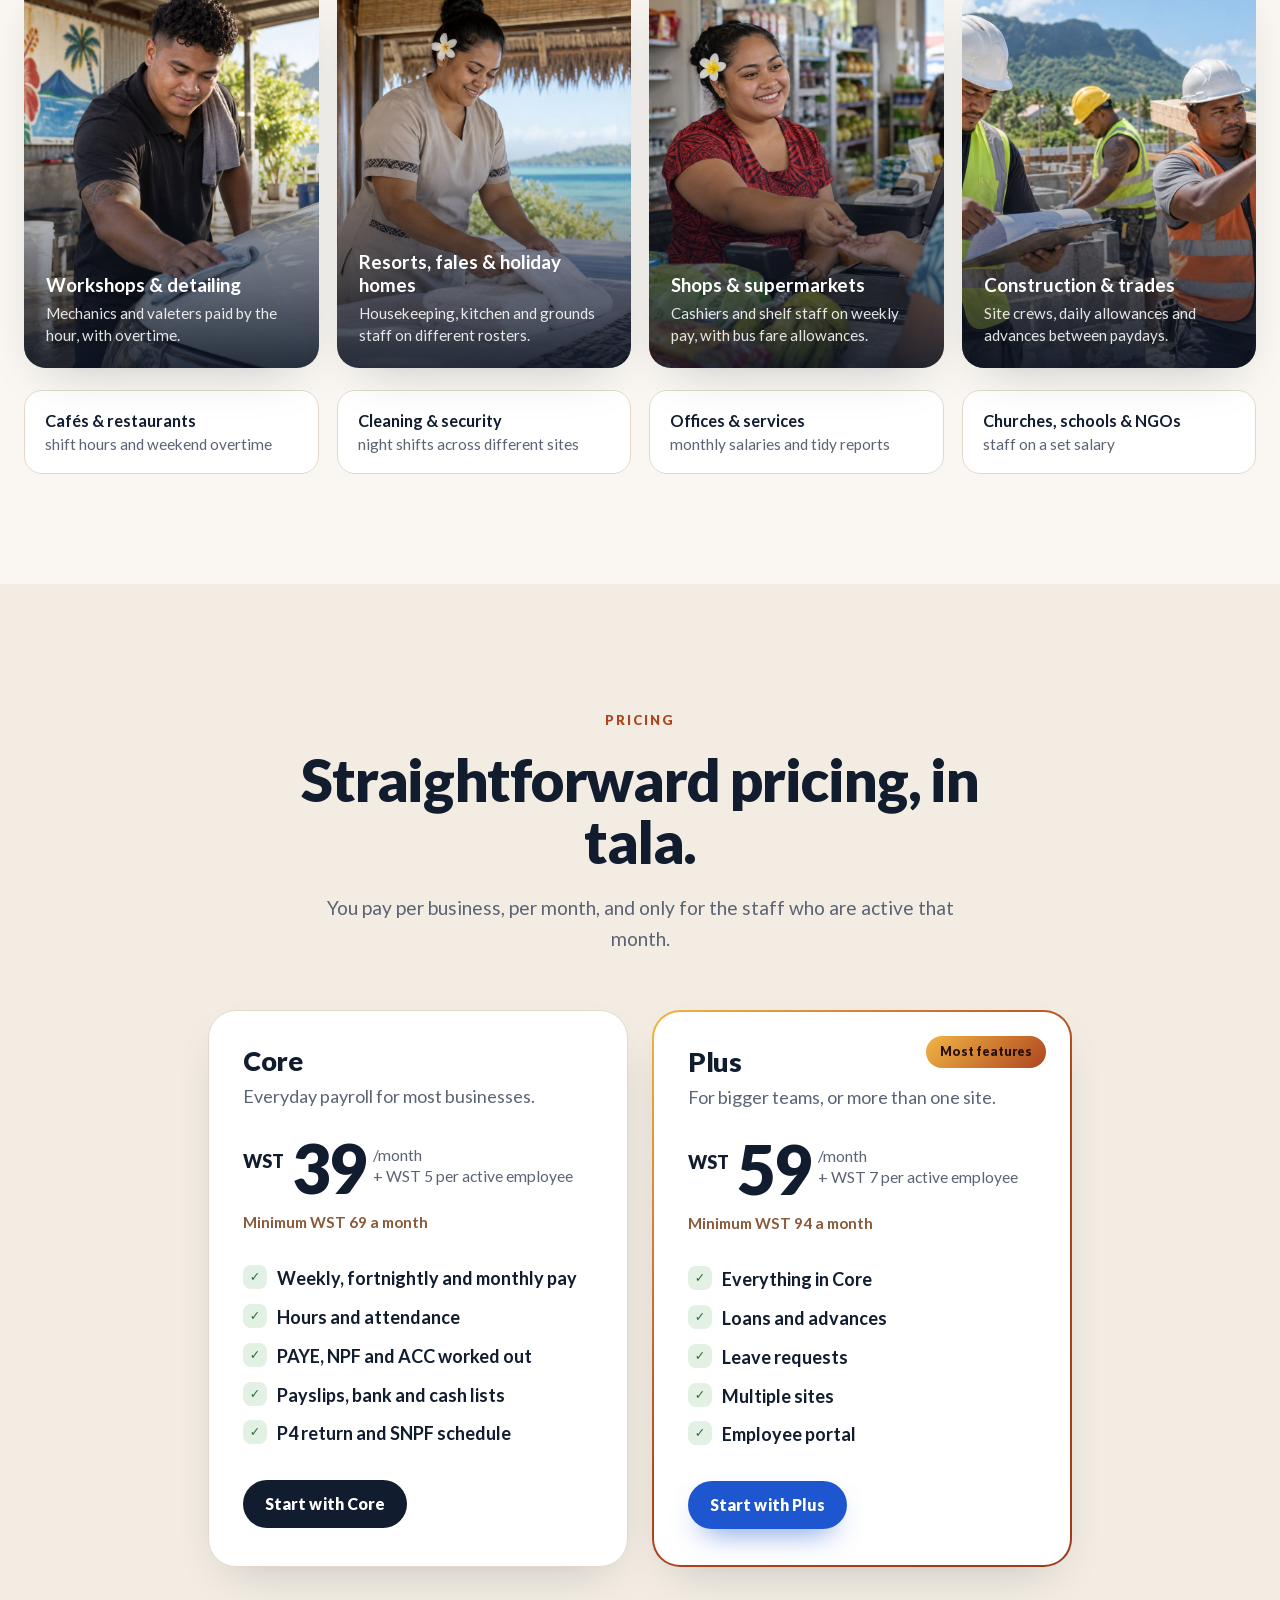
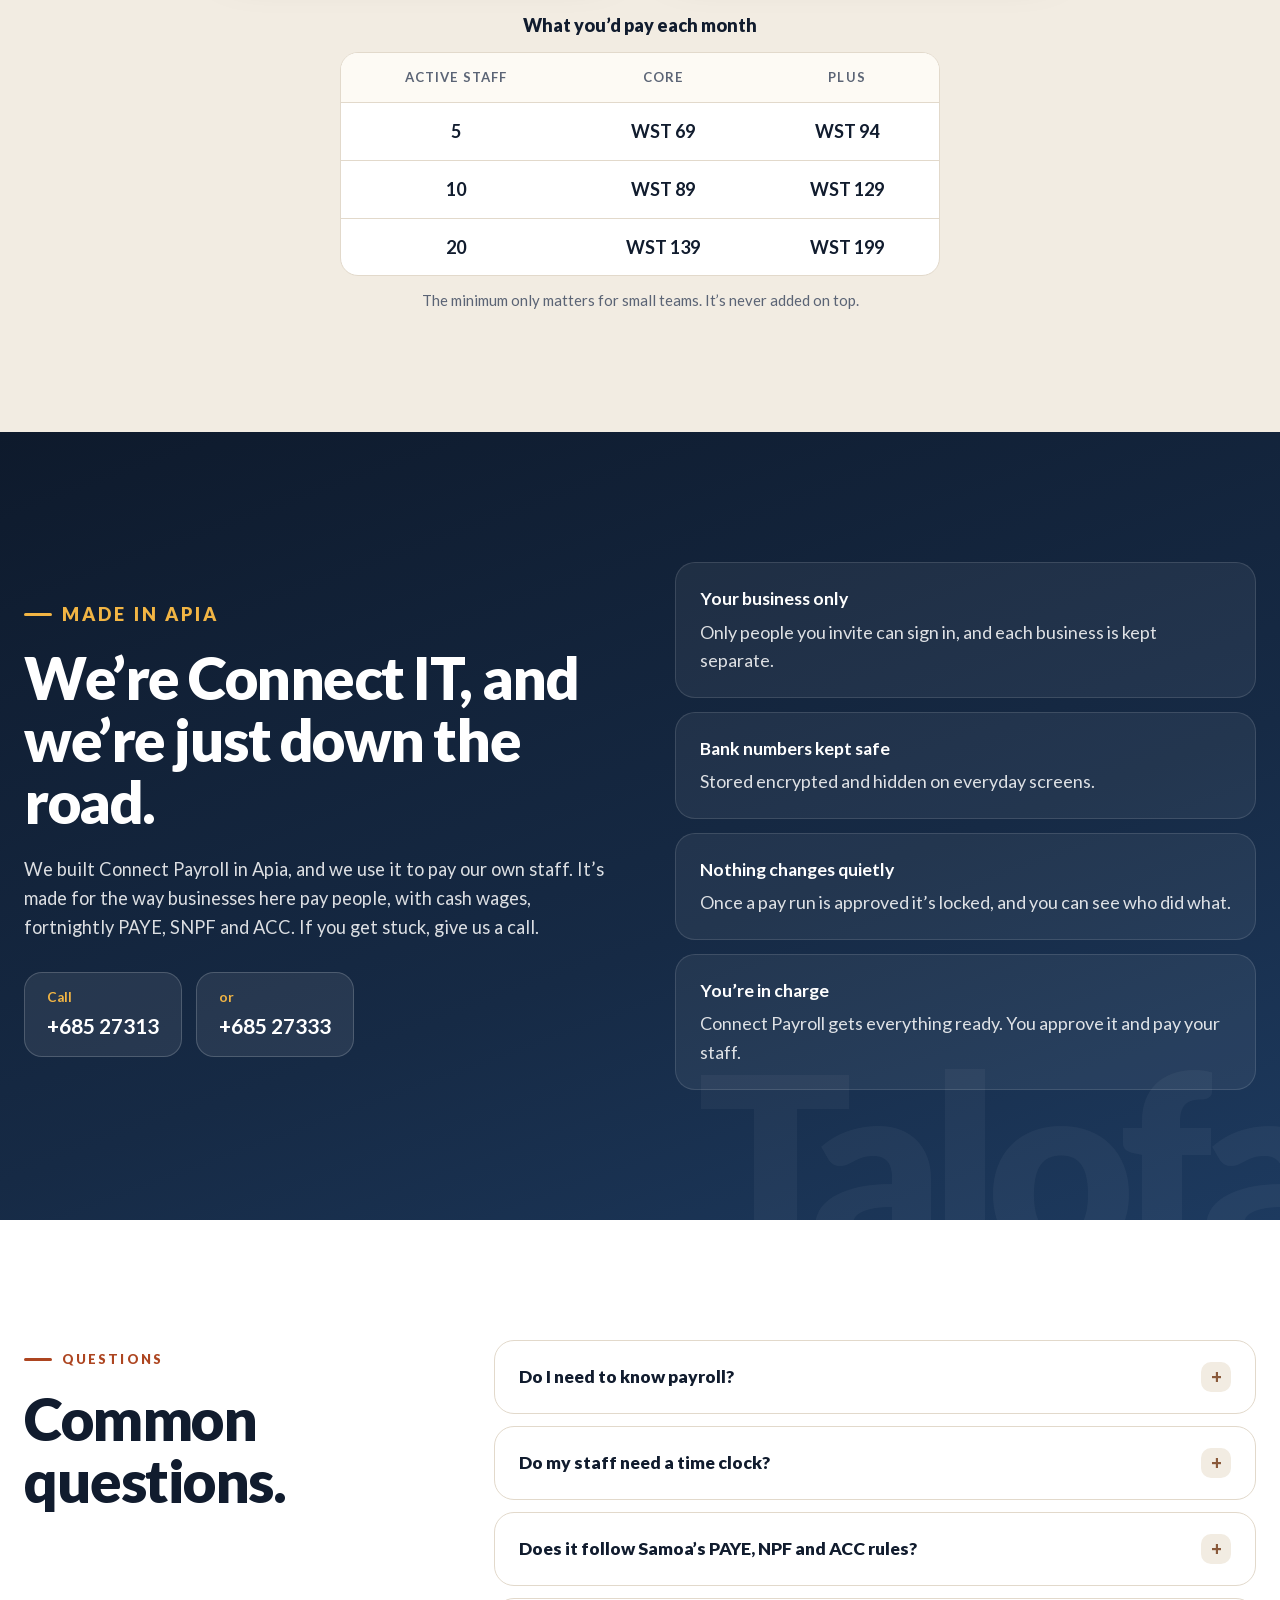
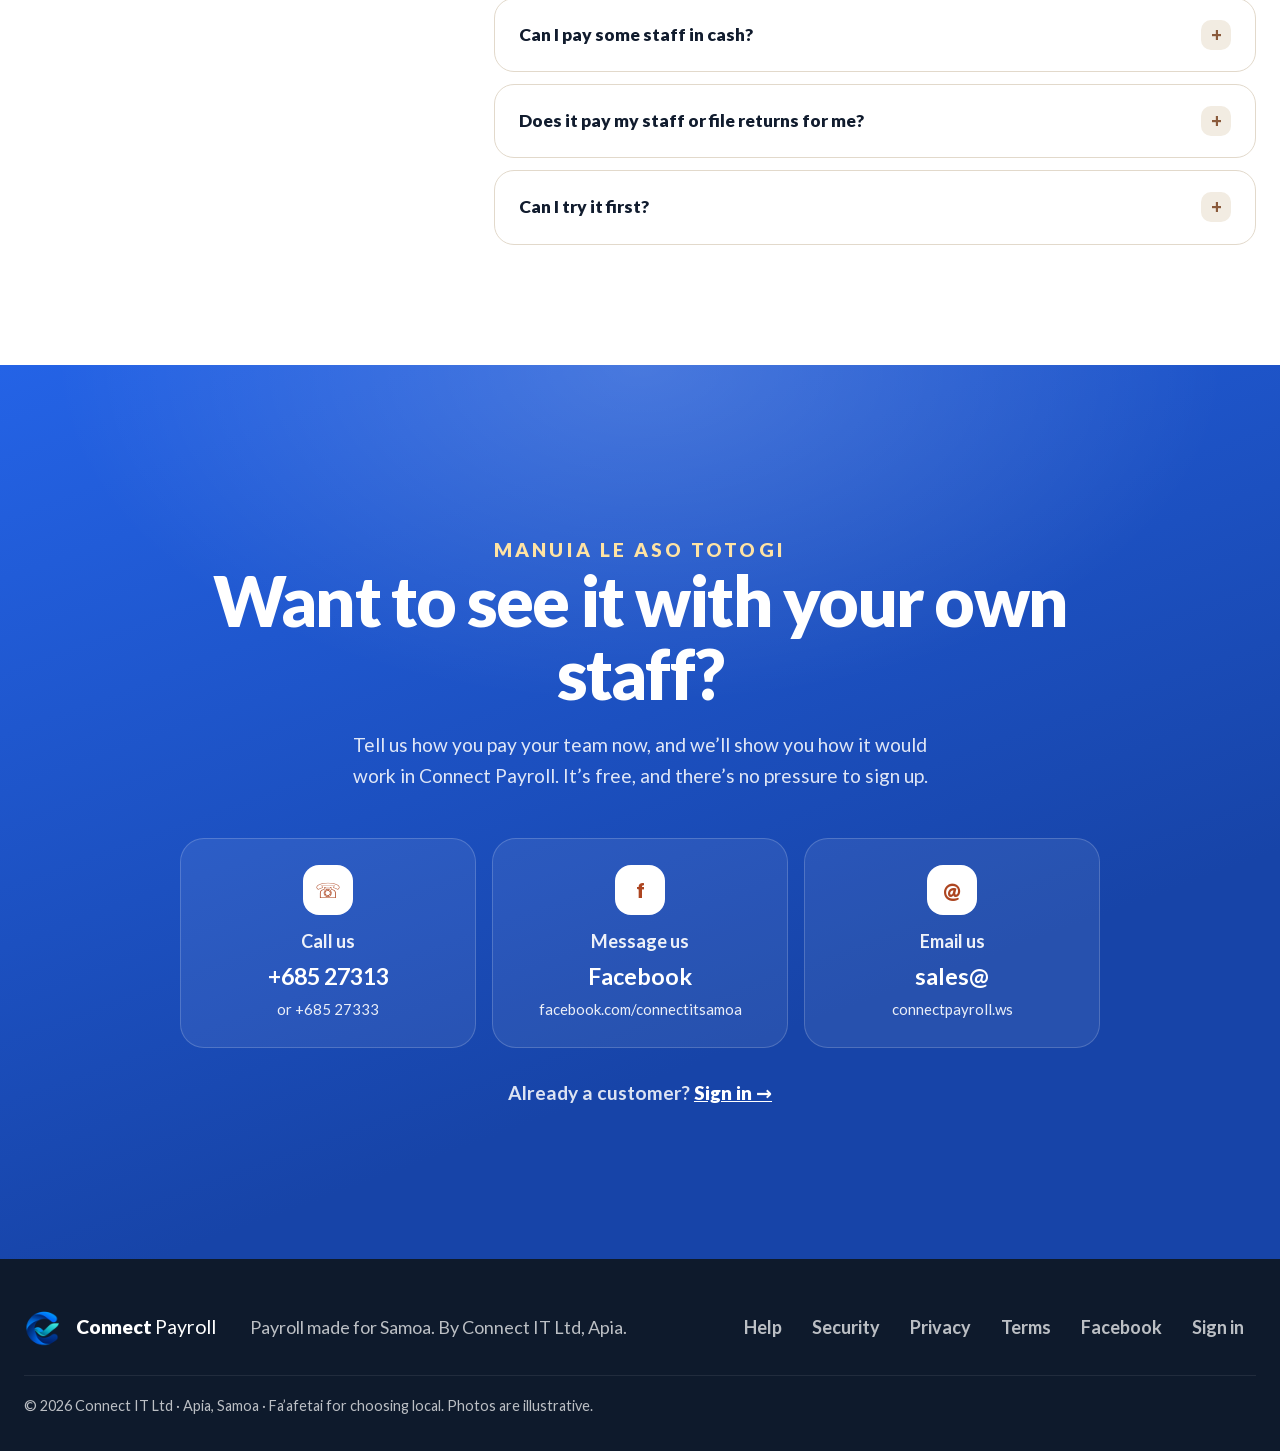
==== commit f40fd2cd: "Redesign the public website around local people and the product - Photo-led hero with a live pay run" ====
--- a/marketing/index.html
+++ b/marketing/index.html
@@ -3,140 +3,408 @@
   <head>
     <meta charset="utf-8">
     <meta name="viewport" content="width=device-width, initial-scale=1">
-    <meta name="theme-color" content="#06192d">
-    <meta name="description" content="Simple payroll software for Samoa businesses. Set up staff, enter pay, check PAYE, NPF and ACC, then create payslips and payment reports.">
-    <title>Connect Payroll | Simple payroll for Samoa businesses</title>
+    <meta name="theme-color" content="#f6f1e8">
+    <title>Connect Payroll | Payroll made for Samoa</title>
+    <meta name="description" content="Payroll software for Samoa businesses. Put in the hours and Connect Payroll works out PAYE, NPF and ACC, gets payslips and the bank list ready, and prints your P4. Made in Apia by Connect IT.">
+    <link rel="canonical" href="https://connectpayroll.ws/">
+    <meta property="og:type" content="website">
+    <meta property="og:site_name" content="Connect Payroll">
+    <meta property="og:title" content="Connect Payroll — payroll made for Samoa">
+    <meta property="og:description" content="Hours, PAYE, NPF and ACC worked out for you. Payslips, bank lists and your P4 ready in minutes. Made in Apia by Connect IT.">
+    <meta property="og:url" content="https://connectpayroll.ws/">
+    <meta property="og:image" content="https://connectpayroll.ws/assets/og-image.jpg">
+    <meta property="og:image:width" content="1200">
+    <meta property="og:image:height" content="630">
+    <meta property="og:locale" content="en_WS">
+    <meta name="twitter:card" content="summary_large_image">
+    <meta name="twitter:title" content="Connect Payroll — payroll made for Samoa">
+    <meta name="twitter:description" content="Hours, PAYE, NPF and ACC worked out for you. Made in Apia by Connect IT.">
+    <meta name="twitter:image" content="https://connectpayroll.ws/assets/og-image.jpg">
     <link rel="icon" type="image/png" sizes="64x64" href="assets/favicon-64.png">
     <link rel="apple-touch-icon" href="assets/apple-touch-icon.png">
+    <link rel="preload" href="assets/fonts/lato-900.woff2" as="font" type="font/woff2" crossorigin>
+    <link rel="preload" href="assets/fonts/lato-400.woff2" as="font" type="font/woff2" crossorigin>
     <link rel="stylesheet" href="styles.css">
+    <script src="assets/hero.js" defer></script>
+    <script type="application/ld+json">{"@context":"https://schema.org","@graph":[{"@type":"Organization","name":"Connect IT Ltd","url":"https://connectpayroll.ws/","logo":"https://connectpayroll.ws/assets/logo-96.png","telephone":"+685 27313","email":"sales@connectpayroll.ws","address":{"@type":"PostalAddress","addressLocality":"Apia","addressCountry":"WS"},"sameAs":["https://www.facebook.com/connectitsamoa"]},{"@type":"SoftwareApplication","name":"Connect Payroll","applicationCategory":"BusinessApplication","operatingSystem":"Web","areaServed":"WS","offers":[{"@type":"Offer","name":"Core","price":"69","priceCurrency":"WST","description":"WST 39 per month plus WST 5 per active employee, minimum WST 69 per month"},{"@type":"Offer","name":"Plus","price":"94","priceCurrency":"WST","description":"WST 59 per month plus WST 7 per active employee, minimum WST 94 per month"}]}]}</script>
   </head>
   <body>
-    <a class="skip-link" href="#main">Skip to content</a>
-    <header class="site-header">
-      <div class="shell nav-wrap">
+    <a class="skip" href="#main">Skip to content</a>
+    <div class="scroll-progress" aria-hidden="true"></div>
+
+    <header class="topbar">
+      <div class="wrap topbar-inner">
         <a class="brand" href="#top" aria-label="Connect Payroll home">
-          <img class="brand-mark" src="assets/connect-payroll-mark.png" width="42" height="42" alt="">
-          <span><strong>Connect</strong><b>Payroll</b></span>
+          <img src="assets/logo-96.png" width="40" height="40" alt="">
+          <span><b>Connect</b> Payroll</span>
         </a>
-        <nav class="desktop-nav" aria-label="Main navigation">
-          <a href="#workflow">How it works</a>
-          <a href="#outputs">What you get</a>
-          <a href="#pricing">Plans</a>
-          <a href="#security">Security</a>
+        <nav class="nav" aria-label="Main">
+          <a href="#journey">How it works</a>
+          <a href="#product">Product</a>
+          <a href="#returns">P4 &amp; NPF</a>
+          <a href="#pricing">Pricing</a>
+          <a href="#team">Local team</a>
           <a href="#contact">Contact</a>
         </nav>
-        <a class="button button-small button-outline" href="https://app.connectpayroll.ws">Sign in <span aria-hidden="true">↗</span></a>
+        <div class="topbar-actions">
+          <a class="btn btn-ghost" href="https://app.connectpayroll.ws">Sign in</a>
+          <a class="btn btn-primary" href="#contact">Talk to us</a>
+        </div>
+        <details class="menu">
+          <summary aria-label="Open menu"><span></span><span></span><span></span></summary>
+          <nav class="menu-panel" aria-label="Mobile">
+            <a href="#journey">How it works</a>
+            <a href="#product">Product</a>
+            <a href="#returns">P4 &amp; NPF returns</a>
+            <a href="#pricing">Pricing</a>
+            <a href="#team">Local team</a>
+            <a href="#contact">Contact us</a>
+            <a class="btn btn-primary" href="tel:+68527313">Call +685 27313</a>
+            <a class="btn btn-ghost-dark" href="https://app.connectpayroll.ws">Sign in</a>
+          </nav>
+        </details>
       </div>
     </header>
 
     <main id="main">
-      <section class="hero" id="top">
-        <div class="hero-orbit orbit-one" aria-hidden="true"></div>
-        <div class="hero-orbit orbit-two" aria-hidden="true"></div>
-        <div class="shell hero-grid">
+      <!-- HERO: a local business owner on payday, with the pay run going out beside her -->
+      <section class="hero" id="top" aria-labelledby="hero-title">
+        <div class="hero-media"><img src="assets/people/shop-owner.jpg" width="1600" height="900" alt="A shop owner in Apia smiling at her counter while she does the week’s payroll on a laptop"></div>
+        <div class="wrap hero-grid">
           <div class="hero-copy">
-            <p class="eyebrow"><span></span> Made in Samoa, for Samoa</p>
-            <h1>Simple payroll for <em>Samoa businesses.</em></h1>
-            <p class="hero-lede">Set up your staff, enter their pay, check PAYE, NPF and ACC, then create payslips and payment reports—all in one place.</p>
-            <div class="hero-actions">
-              <a class="button button-primary" href="mailto:sales@connectpayroll.ws?subject=Connect%20Payroll%20enquiry">Talk to our local team <span aria-hidden="true">→</span></a>
-              <a class="text-link" href="#workflow">See the three steps <span aria-hidden="true">↓</span></a>
-            </div>
-            <div class="proof-row" aria-label="Product highlights">
-              <span><i aria-hidden="true">✓</i> Works without a time clock</span>
-              <span><i aria-hidden="true">✓</i> Use your own pay schedule</span>
-              <span><i aria-hidden="true">✓</i> Local help when you need it</span>
-            </div>
-          </div>
-          <div class="hero-visual" aria-label="Employee pay flowing into a checked payroll and finished reports">
-            <div class="visual-glow" aria-hidden="true"></div>
-            <img class="hero-art" src="assets/hero-payroll-flow.webp" width="1200" height="800" alt="Payroll journey from employee records to a completed pay run and reports">
-            <div class="motion-pill motion-pill-one" aria-hidden="true"><b>PAYE · NPF · ACC</b><span>Clear totals</span></div>
-            <div class="motion-pill motion-pill-two" aria-hidden="true"><b>Ready to finish</b><span>Checked by you</span></div>
-          </div>
-        </div>
-      </section>
-
-      <section class="signal-bar" aria-label="Connect Payroll product principles">
-        <div class="shell signal-grid">
-          <p>Payroll without the guesswork</p>
-          <span><b>01</b> Add your people</span><span><b>02</b> Enter their pay</span><span><b>03</b> Check and finish</span>
-        </div>
-      </section>
-
-      <section class="section" id="workflow">
-        <div class="shell">
-          <div class="section-intro"><p class="eyebrow">Payroll in three simple steps</p><h2>If you can fill in a form, you can run payroll.</h2><p>Connect Payroll guides you through one job at a time, explains unfamiliar fields, and shows what still needs attention.</p></div>
-          <div class="feature-grid">
-            <article class="feature-tile tint-blue"><span class="feature-number">01</span><span class="feature-icon line-icon" aria-hidden="true"><svg viewBox="0 0 24 24"><path d="M16 21v-2a4 4 0 0 0-4-4H6a4 4 0 0 0-4 4v2M9 11a4 4 0 1 0 0-8 4 4 0 0 0 0 8M19 8v6M22 11h-6"/></svg></span><h3>Add your employees</h3><p>Enter each person’s name, pay rate and payment method. Plain-English help explains what every field means.</p><a href="#contact">Get help setting up <span aria-hidden="true">→</span></a></article>
-            <article class="feature-tile tint-mint"><span class="feature-number">02</span><span class="feature-icon line-icon" aria-hidden="true"><svg viewBox="0 0 24 24"><path d="M4 5h16v14H4zM8 9h8M8 13h3M14 13h2"/></svg></span><h3>Enter this period’s pay</h3><p>Confirm normal pay or enter ordinary hours, overtime, allowances, bonuses, leave and deductions.</p><a href="#outputs">See what you receive <span aria-hidden="true">→</span></a></article>
-            <article class="feature-tile tint-lilac"><span class="feature-number">03</span><span class="feature-icon line-icon" aria-hidden="true"><svg viewBox="0 0 24 24"><path d="m5 12 4 4L19 6M4 21h16"/></svg></span><h3>Check and finish</h3><p>Review gross pay, PAYE, NPF, ACC and net pay. Fix anything unusual, then create the documents you need.</p><a href="#security">How your data is protected <span aria-hidden="true">→</span></a></article>
-          </div>
-        </div>
-      </section>
-
-      <section class="section workflow-section" id="outputs">
-        <div class="shell workflow-grid">
-          <div class="section-intro"><p class="eyebrow">Everything you need after payroll</p><h2>Clear documents, ready to use.</h2><p>Download the right information for employees, payments, management and Samoa statutory preparation—without rebuilding it in another spreadsheet.</p><a class="button button-dark" href="mailto:sales@connectpayroll.ws?subject=Connect%20Payroll%20demo">Request a walkthrough <span aria-hidden="true">→</span></a></div>
-          <div class="output-grid" aria-label="Payroll documents and reports">
-            <article><span class="output-icon" aria-hidden="true">01</span><div><h3>Employee payslips</h3><p>Email individual PDFs or print them for staff without email.</p></div></article>
-            <article><span class="output-icon" aria-hidden="true">02</span><div><h3>Payment registers</h3><p>Separate bank and cash lists make payday easier to organise.</p></div></article>
-            <article><span class="output-icon" aria-hidden="true">03</span><div><h3>Cash worksheet</h3><p>Work out the Samoa notes and coins needed for cash wages.</p></div></article>
-            <article><span class="output-icon" aria-hidden="true">04</span><div><h3>PAYE, NPF and ACC</h3><p>See preparation totals and reports for the period you choose.</p></div></article>
-            <article><span class="output-icon" aria-hidden="true">05</span><div><h3>Payroll register</h3><p>Keep a complete record of gross pay, deductions and net pay.</p></div></article>
-            <article><span class="output-icon" aria-hidden="true">06</span><div><h3>Payroll history</h3><p>Return to previous runs and see what was finalised and paid.</p></div></article>
-          </div>
-        </div>
-      </section>
-
-      <section class="section pricing-section" id="pricing">
-        <div class="shell">
-          <div class="section-intro"><p class="eyebrow">Straightforward plans</p><h2>Pay for what your business needs.</h2><p>We quote in WST after learning how many people you pay and which tools you need. You see and approve the price before anything begins.</p></div>
-          <div class="pricing-grid">
-            <article class="pricing-card featured"><p class="eyebrow">For simple payroll</p><h3>Core</h3><span class="pricing-price">Request a quote <small>Quoted in WST for your business</small></span><p>Everything one payroll officer needs to set up staff, run payroll and produce the main documents.</p><ul class="pricing-list"><li>Weekly, fortnightly or monthly pay schedules</li><li>Employee setup, payslips and PAYE/NPF/ACC reports</li><li>Bank, cash and payroll registers</li></ul><a class="button button-primary plan-button" href="mailto:sales@connectpayroll.ws?subject=Connect%20Payroll%20Core%20quote">Ask about Core <span aria-hidden="true">→</span></a></article>
-            <article class="pricing-card"><p class="eyebrow">For more payroll tools</p><h3>Plus</h3><span class="pricing-price">Request a quote <small>Quoted in WST for your business</small></span><p>Add more employee, leave, attendance and reporting tools as your operation grows.</p><ul class="pricing-list"><li>Everything in Core</li><li>More employee and leave management</li><li>Expanded reporting and attendance options</li></ul><a class="button button-dark plan-button" href="mailto:sales@connectpayroll.ws?subject=Connect%20Payroll%20Plus%20quote">Ask about Plus <span aria-hidden="true">→</span></a></article>
-          </div>
-          <p class="pricing-note">Connect Payroll prepares payroll records and outputs for your review. It does not automatically charge a card or claim to file statutory returns on your behalf.</p>
-        </div>
-      </section>
-
-      <section class="section optional-section">
-        <div class="shell optional-card"><div class="optional-mark" aria-hidden="true">+</div><div><p class="eyebrow">Optional when you need it</p><h2>Attendance can connect later.</h2><p>Start with manual payroll even if your team does not use a biometric clock. When you are ready, ZKTeco and ZKBio Zlink attendance can be added as an input—not a requirement.</p></div><a class="text-link" href="mailto:sales@connectpayroll.ws?subject=Attendance%20integration%20question">Ask about attendance <span aria-hidden="true">→</span></a></div>
-      </section>
-
-      <section class="section local-section">
-        <div class="shell local-card">
-          <div class="local-symbol" aria-hidden="true"><img src="assets/connect-payroll-mark.png" width="120" height="120" alt=""></div>
-          <div><p class="eyebrow">Built in Samoa</p><h2>Local payroll, backed by a local team.</h2><p>Connect Payroll is created by Connect IT in Samoa. We are building it around the way local businesses actually pay their people—not around an overseas template.</p></div>
-          <div class="local-points"><span><b>WST</b> from the start</span><span><b>Pacific/Apia</b> time</span><span><b>Real people</b> for support</span></div>
-        </div>
-      </section>
-
-      <section class="section security-section" id="security">
-        <div class="shell security-grid">
-          <div><p class="eyebrow">Built for responsible payroll work</p><h2>Your payroll stays private and controlled.</h2><p>Only the people you invite can open your business payroll. Bank details are hidden on everyday screens, and important changes are kept in the history.</p></div>
-          <div class="security-points"><div><span class="security-icon" aria-hidden="true">◆</span><div><h3>Only invited people can enter</h3><p>Employee, bank and payroll details are limited to authorised users.</p></div></div><div><span class="security-icon" aria-hidden="true">↻</span><div><h3>You can see what changed</h3><p>Finalised and paid payroll runs keep a clear record for later.</p></div></div><div><span class="security-icon" aria-hidden="true">✓</span><div><h3>You stay in control</h3><p>Connect Payroll prepares the work; your payroll officer checks and approves payment.</p></div></div></div>
-        </div>
-      </section>
-
-      <section class="section faq-section" id="faq">
-        <div class="shell faq-grid">
-          <div class="section-intro"><p class="eyebrow">Common questions</p><h2>Good to know before you start.</h2><p>If your business works differently, talk to us. Payroll should fit the business—not the other way around.</p></div>
+            <p class="kicker"><span class="dot"></span> Payroll software for businesses in Samoa</p>
+            <h1 id="hero-title"><span class="line"><span>Payroll</span></span> <span class="line"><span>made easy</span></span> <span class="line"><span class="accent">for Samoa.</span></span></h1>
+            <p class="lede">Put in the week’s hours and Connect Payroll does the rest: PAYE, NPF and ACC, payslips, the bank list, and your P4 at the end of the month. Most weeks you’re done in a few minutes.</p>
+            <div class="hero-cta">
+              <a class="btn btn-primary btn-lg" href="#contact">Get a free walkthrough <span aria-hidden="true">→</span></a>
+              <a class="btn btn-outline btn-lg" href="#journey">See how it works</a>
+            </div>
+          </div>
+
+          <div class="payrun" role="img" aria-label="Example pay run: six staff paid on Wednesday 21 October, net pay WST 2,219.89">
+            <div class="payrun-head" aria-hidden="true">
+              <span class="payrun-icon">₮</span>
+              <div><b>Payday · Wed 21 Oct</b><small>Weekly payroll · 6 people</small></div>
+              <span class="payrun-badge">Approved</span>
+            </div>
+            <div class="payrun-bar" aria-hidden="true"><i></i></div>
+            <ul aria-hidden="true">
+                <li style="--i:0"><span class="avatar a1">MT</span><span class="who">Malia Tuilagi<small>Bank</small></span><b>347.40</b><span class="status"><span>Ready</span><span>Paid ✓</span></span></li>
+                <li style="--i:1"><span class="avatar a3">SL</span><span class="who">Sina Leota<small>Cash</small></span><b>344.80</b><span class="status"><span>Ready</span><span>Paid ✓</span></span></li>
+                <li style="--i:2"><span class="avatar a2">IA</span><span class="who">Iosefa Aiono<small>Bank</small></span><b>484.27</b><span class="status"><span>Ready</span><span>Paid ✓</span></span></li>
+                <li style="--i:3"><span class="avatar a4">LA</span><span class="who">Lupe Ah Sam<small>Cash</small></span><b>413.67</b><span class="status"><span>Ready</span><span>Paid ✓</span></span></li>
+            </ul>
+            <div class="payrun-total" aria-hidden="true"><span>Net pay</span><b>WST <span class="count-k"></span>,<span class="count-r"></span>.89</b></div>
+            <div class="payrun-toast" aria-hidden="true"><span class="tick sun">✓</span><div><b>Everyone paid</b><small>Fa’afetai! Payslips sent</small></div></div>
+          </div>
+        </div>
+
+        <div class="wrap hero-trust">
+          <p>Already paying their staff with Connect Payroll</p>
+          <ul>
+            <li><img src="assets/customers/connect-it.png" width="48" height="48" alt="">Connect IT</li>
+            <li><img src="assets/customers/elite-auto-detailing.jpg" width="48" height="48" alt="">Elite Auto Detailing</li>
+            <li><img src="assets/customers/holiday-homes-samoa.png" width="48" height="48" alt="">Holiday Homes Samoa</li>
+            <li><img src="assets/customers/emg-services.jpg" width="48" height="48" alt="">EMG Services</li>
+          </ul>
+        </div>
+      </section>
+
+      
+            <!-- JOURNEY -->
+      <section class="journey" id="journey" aria-labelledby="journey-title">
+        <div class="wrap journey-head reveal">
+          <p class="eyebrow">Aso totogi · How a pay week goes</p>
+          <h2 id="journey-title">From Monday’s first shift to <em>fa’afetai</em> on payday.</h2>
+          <p class="section-lede">Here’s a normal pay week, start to finish. The screens are the real app, with sample staff.</p>
+        </div>
+
+        <ol class="chapters">
+          <li class="chapter" id="step-team">
+            <div class="wrap chapter-grid">
+              <div class="chapter-copy reveal">
+                <p class="time"><span>01</span> Monday · 7:30am</p>
+                <h3>Set up your staff once.</h3>
+                <p>Put in each person’s pay rate, how often they’re paid, and whether it goes to the bank or in cash. Bus fares, allowances, social fund and loan repayments only need entering once. After that they come through every payday on their own.</p>
+                <ul class="ticks"><li>Paid weekly, fortnightly or monthly</li><li>By the hour, a set amount or a salary</li><li>A short explanation next to every field</li></ul>
+              </div>
+              <div class="chapter-art photo-stack reveal-art">
+                <img class="photo" src="assets/people/office-team.jpg" width="1448" height="1086" loading="lazy" alt="Three office workers in Apia laughing together over a laptop">
+                <div class="people-stack">
+                  <div class="person"><span class="avatar a1">MT</span><div><b>Malia Tuilagi</b><small>Barista · WST $10.50 an hour · Cash</small></div><span class="pill">NPF · ACC</span></div>
+                  <div class="person"><span class="avatar a2">IA</span><div><b>Iosefa Aiono</b><small>Manager · WST $650 a week · Bank</small></div><span class="pill">Social fund</span></div>
+                  <div class="person"><span class="avatar a3">SF</span><div><b>Salote Fa’amausili</b><small>Cashier · WST $8.50 an hour · Cash</small></div><span class="pill">Bus fare</span></div>
+                  <div class="person"><span class="avatar a4">TP</span><div><b>Tavita Pouono</b><small>Cook · WST $9.50 an hour · Cash</small></div><span class="pill">Overtime 1.5×</span></div>
+                </div>
+              </div>
+            </div>
+          </li>
+
+          <li class="chapter" id="step-hours">
+            <div class="wrap chapter-grid flip">
+              <div class="chapter-copy reveal">
+                <p class="time"><span>02</span> Friday · 5:00pm</p>
+                <h3>Put in the week’s hours.</h3>
+                <p>Type start and finish times, or copy a normal day across the week. Overtime, sick days, annual leave and public holidays are paid at the right rates. You don’t need a time clock, but if you have a ZKTeco machine we can connect it later.</p>
+                <ul class="ticks"><li>The whole team on one screen</li><li>Leave days paid for you</li><li>Late minutes aren’t paid</li></ul>
+              </div>
+              <figure class="chapter-art shot reveal-art">
+                <img src="assets/app/hours-team-week.jpg" width="1500" height="826" loading="lazy" alt="Team week in Connect Payroll: six staff with hours for each day, totals and Done status">
+              </figure>
+            </div>
+          </li>
+
+          <li class="chapter" id="step-check">
+            <div class="wrap chapter-grid">
+              <div class="chapter-copy reveal">
+                <p class="time"><span>03</span> Monday · 9:00am</p>
+                <h3>Check it before anyone’s paid.</h3>
+                <p>PAYE comes straight from Revenue’s weekly, fortnightly and monthly tables. NPF is 10% from the worker and 10% from you, and ACC is 1%. If something looks wrong, like missing hours or deductions that are too high, you’ll see it before you approve.</p>
+                <ul class="ticks"><li>Fortnightly tax balanced across both weeks</li><li>A warning if deductions go over 35%</li><li>Nothing is final until you approve it</li></ul>
+              </div>
+              <figure class="chapter-art shot tilt reveal-art">
+                <img src="assets/app/payroll.jpg" width="1500" height="1243" loading="lazy" alt="Payroll check screen: base earnings WST $2,695.67, taken off pay WST $520.78, net pay WST $2,219.89, six employees marked Ready">
+                <span class="float-tag t1" aria-hidden="true">PAYE ✓</span>
+                <span class="float-tag t2" aria-hidden="true">NPF 10% ✓</span>
+                <span class="float-tag t3" aria-hidden="true">ACC 1% ✓</span>
+              </figure>
+            </div>
+          </li>
+
+          <li class="chapter" id="step-pay">
+            <div class="wrap chapter-grid flip">
+              <div class="chapter-copy reveal">
+                <p class="time"><span>04</span> Wednesday · Aso Totogi</p>
+                <h3>Payday.</h3>
+                <p>Approve the pay run, then print or email the payslips and take the bank list to your bank. If you pay in cash, the cash sheet tells you which notes and coins go in each envelope, rounded up to the next 10 sene.</p>
+                <ul class="ticks"><li>A payslip for every person</li><li>A bank list and a cash sheet</li><li>Every pay run saved, so you can look back any time</li></ul>
+              </div>
+              <div class="chapter-art photo-stack payday-stack reveal-art">
+                <img class="photo" src="assets/people/payday.jpg" width="1448" height="1086" loading="lazy" alt="A worker sitting outside his workshop at the end of the day, smiling at his payslip on his phone">
+                <div class="payslip">
+                  <div class="payslip-head"><span>WAGE STATEMENT</span><b>Your Business</b></div>
+                  <div class="payslip-name"><b>Malia Tuilagi</b><small>12–18 Oct · Paid 21 Oct</small></div>
+                  <dl>
+                    <div><dt>Hours · 40.00</dt><dd>420.00</dd></div>
+                    <div><dt>PAYE</dt><dd>−26.40</dd></div>
+                    <div><dt>NPF employee</dt><dd>−42.00</dd></div>
+                    <div><dt>ACC employee</dt><dd>−4.20</dd></div>
+                  </dl>
+                  <div class="payslip-net"><span>Net pay</span><b>WST 347.40</b></div>
+                  <div class="coins" aria-hidden="true"><i class="note n100">100</i><i class="note n100">100</i><i class="note n100">100</i><i class="note n20">20</i><i class="note n20">20</i><i class="coin">5</i><i class="coin">2</i><i class="coin sm">20s</i><i class="coin sm">20s</i></div>
+                </div>
+              </div>
+            </div>
+          </li>
+        </ol>
+      </section>
+
+      <!-- RETURNS -->
+      <section class="returns" id="returns" aria-labelledby="returns-title">
+        <div class="wrap returns-grid">
+          <div class="returns-copy reveal">
+            <p class="eyebrow light">05 · Month end</p>
+            <h2 id="returns-title">Your P4, ready to sign.</h2>
+            <p>Choose the month and Connect Payroll adds up every pay run for you. This is the actual P4 it prints, laid out like Revenue’s form, so all you do is check it and sign. Your SNPF schedule is ready too, with the full 20% for each person.</p>
+            <div class="due">
+              <div><b>7th</b><span>SNPF schedule and payment due</span></div>
+              <div><b>15th</b><span>P4 and PAYE due to Revenue</span></div>
+            </div>
+          </div>
+          <figure class="p4-paper reveal-art">
+            <img src="assets/app/p4-form.jpg" width="1400" height="1520" loading="lazy" alt="A P4 salary and wage tax return printed by Connect Payroll for a sample business in October 2026, with three staff and total tax to pay of $173.83">
+            <span class="stamp" aria-hidden="true">Ready to sign</span>
+          </figure>
+        </div>
+      </section>
+
+      <!-- PHONE -->
+      <section class="pocket" aria-labelledby="pocket-title">
+        <div class="wrap pocket-grid">
+          <div class="pocket-phones reveal-art">
+            <figure class="device phone p-left"><img src="assets/app/payroll-phone.jpg" width="700" height="1376" loading="lazy" alt="Payroll on a phone"></figure>
+            <figure class="device phone p-right"><img src="assets/app/home-phone.jpg" width="700" height="1376" loading="lazy" alt="Home screen on a phone"></figure>
+          </div>
+          <div class="pocket-copy reveal">
+            <p class="eyebrow">06 · Anywhere</p>
+            <h2 id="pocket-title">Do payroll from your phone.</h2>
+            <p>At the shop, on the ferry to Savai’i, or at home after lotu. It works in your phone’s web browser, so there’s nothing to download.</p>
+            <ul class="ticks"><li>Works on any phone or computer</li><li>Only people you invite can sign in</li><li>Bank numbers stay hidden on screen</li></ul>
+          </div>
+        </div>
+      </section>
+
+      <!-- PRODUCT -->
+      <section class="product" id="product" aria-labelledby="product-title">
+        <div class="wrap">
+          <div class="product-head reveal">
+            <p class="eyebrow">What’s included</p>
+            <h2 id="product-title">All of payday, in one place.</h2>
+            <p class="section-lede">No more rebuilding the spreadsheet every week or double-checking someone else’s formulas.</p>
+          </div>
+          <div class="bento">
+            <article class="tile tile-wide reveal">
+              <div class="tile-copy"><span class="tile-ic">◷</span><h3>Hours &amp; attendance</h3><p>See the whole team’s week at once. Overtime, sick leave, annual leave and public holidays are all paid correctly.</p></div>
+              <img src="assets/app/hours-team-week.jpg" width="1500" height="826" loading="lazy" alt="" class="tile-shot">
+            </article>
+            <article class="tile reveal"><span class="tile-ic">₮</span><h3>PAYE, NPF &amp; ACC</h3><p>Worked out from Revenue’s tables every time, with NPF at 10% + 10% and ACC at 1%.</p></article>
+            <article class="tile reveal"><span class="tile-ic">▤</span><h3>Payslips</h3><p>A clear payslip for each person. Email them, or print two or four on a page.</p></article>
+            <article class="tile reveal"><span class="tile-ic">⧉</span><h3>Bank &amp; cash lists</h3><p>A bank list for internet banking, and a cash sheet with the exact notes and coins.</p></article>
+            <article class="tile tile-dark reveal"><span class="tile-ic">P4</span><h3>P4 &amp; SNPF returns</h3><p>Printed in Revenue’s layout, along with your SNPF schedule. Due dates show on your Home screen.</p></article>
+            <article class="tile reveal"><span class="tile-ic">☂</span><h3>Leave</h3><p>Annual, sick and bereavement leave. Balances build up by themselves every payday.</p></article>
+            <article class="tile reveal"><span class="tile-ic">⇄</span><h3>Loans &amp; advances</h3><p>Set up the repayment once. It comes off each pay until it’s paid back, and shows on the payslip.</p></article>
+            <article class="tile reveal"><span class="tile-ic">☰</span><h3>Reports &amp; history</h3><p>Payroll registers and PAYE, NPF and ACC reports for any dates. Every past pay run is kept.</p></article>
+            <article class="tile reveal"><span class="tile-ic">⚿</span><h3>Kept private</h3><p>Sign-in by invitation only, bank numbers encrypted, and a record of who approved what.</p></article>
+          </div>
+        </div>
+      </section>
+
+      <!-- WHO IT'S FOR -->
+      <section class="fits" aria-labelledby="fits-title">
+        <div class="wrap">
+          <div class="fits-head reveal">
+            <p class="eyebrow">Who uses it</p>
+            <h2 id="fits-title">Built for businesses like yours.</h2>
+            <p class="section-lede">Whether it’s a family fale’oloa with three staff or a resort with shift workers on Upolu and Savai’i.</p>
+          </div>
+          <div class="fits-photos">
+            <figure class="fit-photo reveal"><img src="assets/people/detailing.jpg" width="1448" height="1086" loading="lazy" alt="A young man polishing a white car in an open-sided workshop"><figcaption><b>Workshops &amp; detailing</b><small>Mechanics and valeters paid by the hour, with overtime.</small></figcaption></figure>
+            <figure class="fit-photo reveal"><img src="assets/people/housekeeping.jpg" width="1448" height="1086" loading="lazy" alt="A housekeeper folding towels in a beach fale with the lagoon behind her"><figcaption><b>Resorts, fales &amp; holiday homes</b><small>Housekeeping, kitchen and grounds staff on different rosters.</small></figcaption></figure>
+            <figure class="fit-photo reveal"><img src="assets/people/cashier.jpg" width="1448" height="1086" loading="lazy" alt="A cashier handing change to a customer at a small supermarket"><figcaption><b>Shops &amp; supermarkets</b><small>Cashiers and shelf staff on weekly pay, with bus fare allowances.</small></figcaption></figure>
+            <figure class="fit-photo reveal"><img src="assets/people/builders.jpg" width="1448" height="1086" loading="lazy" alt="Three builders in hard hats on a building site, one reading plans"><figcaption><b>Construction &amp; trades</b><small>Site crews, daily allowances and advances between paydays.</small></figcaption></figure>
+          </div>
+          <ul class="fits-more reveal">
+            <li><b>Cafés &amp; restaurants</b> shift hours and weekend overtime</li>
+            <li><b>Cleaning &amp; security</b> night shifts across different sites</li>
+            <li><b>Offices &amp; services</b> monthly salaries and tidy reports</li>
+            <li><b>Churches, schools &amp; NGOs</b> staff on a set salary</li>
+          </ul>
+        </div>
+      </section>
+
+      <!-- PRICING -->
+      <section class="pricing" id="pricing" aria-labelledby="pricing-title">
+        <div class="wrap">
+          <div class="pricing-head reveal">
+            <p class="eyebrow">Pricing</p>
+            <h2 id="pricing-title">Straightforward pricing, in tala.</h2>
+            <p class="section-lede">You pay per business, per month, and only for the staff who are active that month.</p>
+          </div>
+          <div class="plans">
+            <article class="plan reveal">
+              <h3>Core</h3>
+              <p class="plan-for">Everyday payroll for most businesses.</p>
+              <p class="price"><span class="cur">WST</span><b>39</b><span class="per">/month<br>+ WST 5 per active employee</span></p>
+              <p class="min">Minimum WST 69 a month</p>
+              <ul class="ticks">
+                <li>Weekly, fortnightly and monthly pay</li>
+                <li>Hours and attendance</li>
+                <li>PAYE, NPF and ACC worked out</li>
+                <li>Payslips, bank and cash lists</li>
+                <li>P4 return and SNPF schedule</li>
+              </ul>
+              <a class="btn btn-ocean" href="#contact">Start with Core</a>
+            </article>
+            <article class="plan plan-featured reveal">
+              <span class="ribbon">Most features</span>
+              <h3>Plus</h3>
+              <p class="plan-for">For bigger teams, or more than one site.</p>
+              <p class="price"><span class="cur">WST</span><b>59</b><span class="per">/month<br>+ WST 7 per active employee</span></p>
+              <p class="min">Minimum WST 94 a month</p>
+              <ul class="ticks">
+                <li>Everything in Core</li>
+                <li>Loans and advances</li>
+                <li>Leave requests</li>
+                <li>Multiple sites</li>
+                <li>Employee portal</li>
+              </ul>
+              <a class="btn btn-primary" href="#contact">Start with Plus</a>
+            </article>
+          </div>
+          <div class="examples reveal">
+            <p>What you’d pay each month</p>
+            <table>
+              <thead><tr><th>Active staff</th><th>Core</th><th>Plus</th></tr></thead>
+              <tbody>
+                <tr><td>5</td><td>WST 69</td><td>WST 94</td></tr>
+                <tr><td>10</td><td>WST 89</td><td>WST 129</td></tr>
+                <tr><td>20</td><td>WST 139</td><td>WST 199</td></tr>
+              </tbody>
+            </table>
+            <small>The minimum only matters for small teams. It’s never added on top.</small>
+          </div>
+        </div>
+      </section>
+
+      <!-- LOCAL TEAM -->
+      <section class="team" id="team" aria-labelledby="team-title">
+        <div class="wrap team-grid">
+          <div class="team-copy reveal">
+            <p class="eyebrow light">Made in Apia</p>
+            <h2 id="team-title">We’re Connect IT, and we’re just down the road.</h2>
+            <p>We built Connect Payroll in Apia, and we use it to pay our own staff. It’s made for the way businesses here pay people, with cash wages, fortnightly PAYE, SNPF and ACC. If you get stuck, give us a call.</p>
+            <div class="team-contacts">
+              <a href="tel:+68527313"><span>Call</span><b>+685 27313</b></a>
+              <a href="tel:+68527333"><span>or</span><b>+685 27333</b></a>
+            </div>
+          </div>
+          <ul class="safe reveal">
+            <li><b>Your business only</b><span>Only people you invite can sign in, and each business is kept separate.</span></li>
+            <li><b>Bank numbers kept safe</b><span>Stored encrypted and hidden on everyday screens.</span></li>
+            <li><b>Nothing changes quietly</b><span>Once a pay run is approved it’s locked, and you can see who did what.</span></li>
+            <li><b>You’re in charge</b><span>Connect Payroll gets everything ready. You approve it and pay your staff.</span></li>
+          </ul>
+        </div>
+      </section>
+
+      <!-- FAQ -->
+      <section class="faq" aria-labelledby="faq-title">
+        <div class="wrap faq-grid">
+          <div class="reveal">
+            <p class="eyebrow">Questions</p>
+            <h2 id="faq-title">Common questions.</h2>
+          </div>
           <div class="faq-list">
-            <details><summary>Do I need to be a payroll expert?</summary><p>No. The setup explains each field in plain language, and our team can help you with the first run.</p></details>
-            <details><summary>Do employees need to clock in?</summary><p>No. You can run payroll completely by hand. Attendance can be added later if your business needs it.</p></details>
-            <details><summary>Can we pay weekly, fortnightly or monthly?</summary><p>Yes. You choose the schedule and the day each pay period begins.</p></details>
-            <details><summary>Can one person run payroll?</summary><p>Yes. Connect Payroll does not force a complicated approval chain. You can invite more payroll officers if needed.</p></details>
-            <details><summary>Does it pay staff or file returns automatically?</summary><p>No. It prepares payslips, payment registers and statutory reports for you to check and use.</p></details>
-          </div>
-        </div>
-      </section>
-
-      <section class="section contact-section" id="contact">
-        <div class="shell contact-card"><div><p class="eyebrow">Ready to simplify payroll?</p><h2>Let’s talk about how your business pays people.</h2><p>Tell us how you run payroll today and we’ll help map the simplest way to get started.</p></div><div class="contact-actions"><a class="button button-primary" href="mailto:sales@connectpayroll.ws?subject=Connect%20Payroll%20enquiry">Email sales@connectpayroll.ws <span aria-hidden="true">→</span></a><a class="contact-login" href="https://app.connectpayroll.ws">Already have access? Sign in <span aria-hidden="true">↗</span></a></div></div>
+            <details><summary>Do I need to know payroll?</summary><p>No. If you can fill in a form, you can do payday. Every field has a short explanation, and the Home screen tells you what to do next.</p></details>
+            <details><summary>Do my staff need a time clock?</summary><p>No. You can type the hours in, or copy a normal day. If you already use ZKTeco or ZKBio, we can connect it later.</p></details>
+            <details><summary>Does it follow Samoa’s PAYE, NPF and ACC rules?</summary><p>Yes. PAYE uses Revenue’s weekly, fortnightly and monthly tables. NPF is 10% from the worker and 10% from you, and ACC is 1%.</p></details>
+            <details><summary>Can I pay some staff in cash?</summary><p>Yes. The cash sheet shows which notes and coins to count for each person, rounded up to the next 10 sene.</p></details>
+            <details><summary>Does it pay my staff or file returns for me?</summary><p>No. You still pay through your bank or in cash, and you hand in the P4 and SNPF schedule yourself. Connect Payroll gets it all ready and printed.</p></details>
+            <details><summary>Can I try it first?</summary><p>Yes. Call or message us and we’ll walk you through it using your own business.</p></details>
+          </div>
+        </div>
+      </section>
+
+      <!-- CONTACT -->
+      <section class="contact" id="contact" aria-labelledby="contact-title">
+                <div class="wrap contact-inner reveal">
+          <p class="eyebrow light">Manuia le aso totogi</p>
+          <h2 id="contact-title">Want to see it with your own staff?</h2>
+          <p>Tell us how you pay your team now, and we’ll show you how it would work in Connect Payroll. It’s free, and there’s no pressure to sign up.</p>
+          <div class="contact-cards">
+            <a class="contact-card" href="tel:+68527313"><span class="ic">☏</span><span>Call us</span><b>+685 27313</b><small>or +685 27333</small></a>
+            <a class="contact-card" href="https://www.facebook.com/connectitsamoa" rel="noopener"><span class="ic">f</span><span>Message us</span><b>Facebook</b><small>facebook.com/connectitsamoa</small></a>
+            <a class="contact-card" href="mailto:sales@connectpayroll.ws?subject=Connect%20Payroll%20walkthrough"><span class="ic">@</span><span>Email us</span><b>sales@</b><small>connectpayroll.ws</small></a>
+          </div>
+          <p class="already">Already a customer? <a href="https://app.connectpayroll.ws">Sign in →</a></p>
+        </div>
       </section>
     </main>
 
-    <footer class="site-footer"><div class="shell footer-wrap"><a class="brand footer-brand" href="#top" aria-label="Connect Payroll home"><img class="brand-mark" src="assets/connect-payroll-mark.png" width="42" height="42" alt=""><span><strong>Connect</strong><b>Payroll</b></span></a><p>Simple payroll for Samoa businesses.</p><div class="footer-links"><a href="mailto:sales@connectpayroll.ws">Sales</a><a href="mailto:support@connectpayroll.ws">Support</a><a href="privacy.html">Privacy</a><a href="terms.html">Terms</a><a href="security.html">Security</a><a href="support.html">Help</a><a href="https://app.connectpayroll.ws">Sign in</a></div></div><div class="shell legal-line"><span>© 2026 Connect IT Ltd</span><span>Payroll software and local support · Samoa</span></div></footer>
+    <footer class="footer">
+      <div class="wrap footer-inner">
+        <a class="brand" href="#top"><img src="assets/logo-96.png" width="40" height="40" alt=""><span><b>Connect</b> Payroll</span></a>
+        <p>Payroll made for Samoa. By Connect IT Ltd, Apia.</p>
+        <nav aria-label="Footer">
+          <a href="support.html">Help</a>
+          <a href="security.html">Security</a>
+          <a href="privacy.html">Privacy</a>
+          <a href="terms.html">Terms</a>
+          <a href="https://www.facebook.com/connectitsamoa" rel="noopener">Facebook</a>
+          <a href="https://app.connectpayroll.ws">Sign in</a>
+        </nav>
+      </div>
+      <p class="wrap copyright">© 2026 Connect IT Ltd · Apia, Samoa · Fa’afetai for choosing local. Photos are illustrative.</p>
+    </footer>
   </body>
 </html>
--- a/marketing/styles.css
+++ b/marketing/styles.css
@@ -1,17 +1,504 @@
-:root{--ink:#071a2f;--ink-soft:#37566d;--muted:#6a7e8d;--blue:#1687da;--blue-deep:#0b5d9e;--sky:#eaf7ff;--mint:#e9faf4;--lilac:#f2efff;--line:#dce7ed;--navy:#06192d;--white:#fff;--shadow:0 18px 55px rgba(5,27,50,.12);--radius:22px}
-*{box-sizing:border-box}html{scroll-behavior:smooth}body{margin:0;color:var(--ink);background:#f7fafc;font-family:Inter,ui-sans-serif,system-ui,-apple-system,BlinkMacSystemFont,"Segoe UI",sans-serif;line-height:1.5}a{color:inherit;text-decoration:none}a:focus-visible{outline:3px solid #48c7ff;outline-offset:4px}button{font:inherit}.shell{width:min(1180px,calc(100% - 48px));margin:0 auto}.skip-link{position:absolute;left:16px;top:-60px;z-index:99;padding:10px 14px;color:#fff;background:var(--navy);border-radius:0 0 8px 8px}.skip-link:focus{top:0}.site-header{position:absolute;inset:0 0 auto;z-index:10;color:#fff}.nav-wrap{height:88px;display:flex;align-items:center;justify-content:space-between;gap:24px}.brand{display:inline-flex;align-items:center;gap:10px;color:#fff}.brand-mark{width:39px;height:39px;display:grid;place-items:center;border-radius:13px;color:var(--navy);background:#48c7ff;box-shadow:0 9px 20px rgba(72,199,255,.22)}.brand-mark svg{width:27px;height:27px;fill:none;stroke:currentColor;stroke-linecap:round;stroke-linejoin:round;stroke-width:4}.brand strong,.brand b{display:block;line-height:1.04;letter-spacing:-.5px}.brand strong{font-size:16px;font-weight:650}.brand b{font-size:16px;font-weight:800}.desktop-nav{display:flex;align-items:center;gap:30px;margin-left:auto;margin-right:18px;color:#aac0d2;font-size:13px}.desktop-nav a{transition:color .2s ease}.desktop-nav a:hover{color:#fff}.button{display:inline-flex;align-items:center;justify-content:center;gap:10px;min-height:48px;padding:12px 19px;border-radius:11px;font-size:13px;font-weight:750;transition:transform .18s ease,box-shadow .18s ease,background .18s ease}.button:hover{transform:translateY(-2px)}.button-small{min-height:39px;padding:9px 14px;font-size:12px}.button-outline{border:1px solid rgba(255,255,255,.35);color:#fff;background:rgba(255,255,255,.06)}.button-outline:hover{border-color:#fff;background:rgba(255,255,255,.12)}.button-primary{color:#fff;background:linear-gradient(135deg,#188bdd,#0c68b1);box-shadow:0 10px 22px rgba(10,102,174,.22)}.button-primary:hover{box-shadow:0 14px 28px rgba(10,102,174,.3)}.button-dark{color:#fff;background:var(--navy);box-shadow:0 10px 22px rgba(4,19,36,.18)}.button-dark:hover{background:#0a2847}.text-link{display:inline-flex;align-items:center;gap:8px;color:var(--blue-deep);font-size:13px;font-weight:750}.text-link span{transition:transform .2s ease}.text-link:hover span{transform:translateX(4px)}.hero{position:relative;min-height:720px;padding:148px 0 90px;overflow:hidden;color:#fff;background:radial-gradient(circle at 78% 17%,rgba(72,199,255,.17),transparent 23%),radial-gradient(circle at 18% 82%,rgba(22,120,200,.16),transparent 30%),linear-gradient(135deg,#051528 0%,#071e37 54%,#092c4b 100%)}.hero:after{content:"";position:absolute;right:-180px;top:10px;width:570px;height:570px;border:1px solid rgba(128,211,255,.14);border-radius:50%;box-shadow:0 0 0 45px rgba(72,199,255,.035),0 0 0 95px rgba(72,199,255,.026),0 0 0 145px rgba(72,199,255,.018);pointer-events:none}.hero-grid{position:relative;z-index:1;display:grid;grid-template-columns:minmax(0,.91fr) minmax(460px,1.09fr);align-items:center;gap:68px}.eyebrow{display:flex;align-items:center;gap:9px;margin:0;color:#6b8ca4;font-size:10px;font-weight:850;letter-spacing:.16em;text-transform:uppercase}.hero .eyebrow{color:#72c5ec}.eyebrow span{width:7px;height:7px;border-radius:50%;background:#48c7ff;box-shadow:0 0 0 5px rgba(72,199,255,.1)}h1,h2,h3,p{margin-top:0}.hero h1{max-width:620px;margin:20px 0 20px;font-size:clamp(43px,5.35vw,72px);line-height:1.02;letter-spacing:-3.5px}.hero h1 em{color:#62cdf7;font-style:normal}.hero-lede{max-width:555px;margin-bottom:30px;color:#afc5d4;font-size:16px;line-height:1.7}.hero-actions{display:flex;align-items:center;gap:24px;margin-bottom:35px}.hero .text-link{color:#b9d4e5}.proof-row{display:flex;flex-wrap:wrap;gap:15px 22px;color:#9cb7c9;font-size:11px;font-weight:650}.proof-row i{display:inline-grid;place-items:center;width:17px;height:17px;margin-right:6px;color:#03213a;background:#59ddb8;border-radius:50%;font-size:11px;font-style:normal}.hero-visual{position:relative;min-height:420px;display:grid;place-items:center}.visual-glow{position:absolute;width:80%;height:70%;background:rgba(67,189,244,.18);filter:blur(70px);border-radius:50%}.dashboard-window{position:relative;width:min(100%,545px);overflow:hidden;border:1px solid rgba(167,219,243,.27);border-radius:15px;background:#f7fbfd;box-shadow:0 32px 80px rgba(0,0,0,.3);transform:perspective(1000px) rotateY(-4deg) rotateX(2deg)}.window-top{height:39px;padding:0 15px;display:flex;align-items:center;justify-content:space-between;color:#7a8d9b;border-bottom:1px solid #dfe9ee;background:#fff;font-size:9px;font-weight:700}.window-dots{display:flex;gap:4px}.window-dots i{display:block;width:6px;height:6px;border-radius:50%;background:#b5cad6}.window-dots i:first-child{background:#55d6b6}.window-label{margin-left:22px;margin-right:auto;color:#597184}.window-menu{letter-spacing:2px}.window-body{display:grid;grid-template-columns:67px minmax(0,1fr);min-height:325px}.window-side{display:flex;flex-direction:column;align-items:center;gap:20px;padding:18px 0;background:#071e35}.side-logo{display:grid;place-items:center;width:31px;height:31px;border-radius:10px;color:#071e35;background:#59dcb8;font-size:9px;font-weight:900}.side-line{width:30px;height:7px;border-radius:99px;background:rgba(192,221,237,.2)}.side-line.active{width:38px;background:#1687da;box-shadow:0 0 0 5px rgba(22,135,218,.17)}.side-line.short{width:20px;margin-top:42px}.window-main{padding:23px 22px;color:#0b253c;background:#f5f9fb}.window-heading{display:flex;align-items:flex-start;justify-content:space-between;gap:10px;margin-bottom:18px}.window-heading small,.feature-card small,.window-metrics small{display:block;color:#738897;font-size:8px;font-weight:850;letter-spacing:.13em;text-transform:uppercase}.window-heading strong{display:block;margin-top:5px;font-size:17px;letter-spacing:-.4px}.status{padding:5px 7px;color:#25795d;background:#ddf5eb;border-radius:99px;font-size:8px;font-weight:800;white-space:nowrap}.window-card{border:1px solid #dfe9ee;border-radius:11px;background:#fff;box-shadow:0 5px 15px rgba(8,37,61,.04)}.feature-card{min-height:121px;padding:19px;display:flex;align-items:flex-start;justify-content:space-between;background:linear-gradient(135deg,#fff,#edf8ff)}.feature-card h2{margin:8px 0 5px;font-size:24px;line-height:1.05;letter-spacing:-1px}.feature-card p{margin:0;color:#6a8190;font-size:10px}.card-arrow{display:grid;place-items:center;width:27px;height:27px;border-radius:8px;color:#fff;background:#1584d4;font-size:13px}.window-metrics{display:grid;grid-template-columns:1fr 1fr;gap:8px;margin-top:10px}.window-metrics>div{padding:13px;border:1px solid #e2eaee;border-radius:10px;background:#fff}.window-metrics strong{display:block;margin:8px 0 2px;font-size:17px;letter-spacing:-.7px}.window-metrics span{color:#7c8f9a;font-size:9px}.window-progress{display:flex;align-items:center;gap:7px;margin-top:22px}.window-progress>div{display:flex;align-items:center;gap:5px;white-space:nowrap}.progress-step{display:grid;place-items:center;width:22px;height:22px;border:1px solid #cddde6;border-radius:50%;color:#8297a3;background:#fff;font-size:9px;font-weight:800}.progress-step.done{border-color:#59dcb8;color:#176851;background:#dff8ee}.progress-step.current{border-color:#1687da;color:#fff;background:#1687da}.window-progress b{color:#5d7585;font-size:8px}.progress-line{height:1px;flex:1;background:#cadbe4}.floating-note{position:absolute;right:-24px;bottom:17px;display:flex;align-items:center;gap:10px;padding:12px 15px;border:1px solid #dcebe9;border-radius:11px;background:rgba(255,255,255,.96);box-shadow:0 15px 32px rgba(3,24,43,.2);color:#14324a}.note-icon{display:grid;place-items:center;width:25px;height:25px;border-radius:50%;color:#15634d;background:#d9f6ea;font-size:13px;font-weight:800}.floating-note b,.floating-note small{display:block}.floating-note b{font-size:10px}.floating-note small{margin-top:2px;color:#728795;font-size:9px}.signal-bar{border-bottom:1px solid #dce8ee;background:#fff}.signal-grid{min-height:75px;display:flex;align-items:center;gap:42px;color:#607989;font-size:12px}.signal-grid p{margin:0 auto 0 0;color:#93a3ad;font-size:11px;font-weight:700;text-transform:uppercase;letter-spacing:.11em}.signal-grid span{display:flex;align-items:center;gap:9px;font-weight:750}.signal-grid b{display:grid;place-items:center;width:21px;height:21px;border-radius:50%;color:#1674b8;background:#e5f5ff;font-size:9px}.section{padding:112px 0}.section-intro{max-width:655px}.section-intro h2,.workflow-section h2,.security-section h2,.contact-card h2{margin:13px 0 14px;font-size:clamp(31px,4vw,46px);line-height:1.08;letter-spacing:-1.7px}.section-intro>p:last-child,.security-grid>div>p:last-child,.contact-card p{max-width:610px;margin-bottom:0;color:#607687;font-size:15px;line-height:1.7}.feature-grid{display:grid;grid-template-columns:repeat(3,1fr);gap:16px;margin-top:43px}.feature-tile{position:relative;min-height:325px;padding:28px 27px 25px;overflow:hidden;border:1px solid rgba(16,47,72,.07);border-radius:var(--radius)}.feature-tile:after{content:"";position:absolute;right:-45px;bottom:-67px;width:170px;height:170px;border:1px solid rgba(22,120,200,.12);border-radius:50%;box-shadow:0 0 0 22px rgba(22,120,200,.035),0 0 0 44px rgba(22,120,200,.025)}.tint-blue{background:#ebf7ff}.tint-mint{background:#ebfaf5}.tint-lilac{background:#f2efff}.feature-number{position:absolute;top:28px;right:28px;color:#7d9bac;font-size:10px;font-weight:850}.feature-icon{display:grid;place-items:center;width:45px;height:45px;margin-bottom:47px;border-radius:14px;color:#fff;background:#1687da;font-size:20px;font-weight:750;box-shadow:0 9px 16px rgba(22,135,218,.18)}.tint-mint .feature-icon{color:#0b6e53;background:#5eddb8;box-shadow:0 9px 16px rgba(64,184,146,.18)}.tint-lilac .feature-icon{color:#fff;background:#8667d8;box-shadow:0 9px 16px rgba(108,81,189,.18)}.feature-tile h3{margin:0 0 9px;font-size:20px;letter-spacing:-.5px}.feature-tile p{max-width:295px;margin:0;color:#617887;font-size:13px;line-height:1.65}.feature-tile a{position:absolute;bottom:26px;z-index:1;color:#0f6bad;font-size:11px;font-weight:800}.feature-tile a span{margin-left:8px}.workflow-section{background:#fff}.workflow-grid{display:grid;grid-template-columns:.82fr 1.18fr;gap:100px;align-items:start}.workflow-section .section-intro{position:sticky;top:35px}.workflow-section .button{margin-top:28px}.steps-list{display:grid;gap:0;margin:0;padding:0;list-style:none}.steps-list li{display:grid;grid-template-columns:53px 1fr;gap:22px;padding:0 0 36px;position:relative}.steps-list li:not(:last-child):after{content:"";position:absolute;left:26px;top:54px;bottom:0;width:1px;background:#d9e6ed}.step-badge{position:relative;z-index:1;display:grid;place-items:center;width:53px;height:53px;border:1px solid #a9d2e6;border-radius:16px;color:#1677b8;background:#eaf7ff;font-size:11px;font-weight:850}.steps-list h3{margin:3px 0 7px;font-size:19px;letter-spacing:-.35px}.steps-list p{max-width:500px;margin:0;color:#637a89;font-size:13px;line-height:1.7}.optional-section{padding-top:0;background:#fff}.optional-card{display:grid;grid-template-columns:auto 1fr auto;align-items:center;gap:25px;padding:32px 38px;border:1px solid #d8e8e9;border-radius:var(--radius);background:linear-gradient(110deg,#eafaf4,#f7fcff)}.optional-mark{display:grid;place-items:center;width:48px;height:48px;border-radius:15px;color:#0a7859;background:#5eddb8;font-size:28px;font-weight:400}.optional-card h2{margin:9px 0 6px;font-size:25px;letter-spacing:-.8px}.optional-card p{max-width:655px;margin:0;color:#5e7b80;font-size:13px;line-height:1.65}.optional-card>.text-link{white-space:nowrap}.security-section{background:#f4f8fa}.security-grid{display:grid;grid-template-columns:1fr 1fr;gap:100px;align-items:center}.security-points{display:grid;gap:24px}.security-points>div{display:grid;grid-template-columns:38px 1fr;gap:14px;align-items:start}.security-icon{display:grid;place-items:center;width:34px;height:34px;border:1px solid #b8dce3;border-radius:10px;color:#138d78;background:#e5faf4;font-size:14px}.security-points h3{margin:0 0 4px;font-size:15px}.security-points p{margin:0;color:#6a808e;font-size:12px;line-height:1.6}.contact-section{padding-top:0;background:#f4f8fa}.contact-card{display:flex;align-items:center;justify-content:space-between;gap:40px;padding:45px 48px;border-radius:var(--radius);color:#fff;background:radial-gradient(circle at 82% 20%,rgba(72,199,255,.17),transparent 28%),linear-gradient(125deg,#061a2e,#0a3457);box-shadow:var(--shadow)}.contact-card .eyebrow{color:#72c5ec}.contact-card h2{max-width:625px;margin-bottom:10px}.contact-card p{color:#b3ccdc}.contact-actions{display:grid;justify-items:start;gap:15px;min-width:230px}.contact-actions .button{white-space:nowrap}.contact-actions .button-primary{color:#06203a;background:#5eddb8;box-shadow:0 10px 22px rgba(0,0,0,.17)}.contact-actions .button-primary:hover{background:#78e6c6}.contact-login{color:#a9d3e5;font-size:11px;font-weight:750}.site-footer{padding:38px 0 22px;color:#a7bfce;background:#041426}.footer-wrap{display:flex;align-items:center;gap:30px}.footer-brand{margin-right:auto}.footer-wrap p{margin:0;color:#7f9bb0;font-size:11px}.footer-links{display:flex;gap:22px;font-size:11px;font-weight:750}.footer-links a:hover{color:#fff}.legal-line{display:flex;justify-content:space-between;gap:18px;margin-top:35px;padding-top:16px;border-top:1px solid rgba(181,220,239,.12);color:#607c91;font-size:10px}
-@media (max-width:900px){.desktop-nav{gap:15px}.hero-grid{grid-template-columns:1fr;gap:50px}.hero{min-height:auto;padding-bottom:75px}.hero-copy{max-width:680px}.hero-visual{min-height:360px}.workflow-grid,.security-grid{grid-template-columns:1fr;gap:50px}.workflow-section .section-intro{position:static}.optional-card{grid-template-columns:auto 1fr}.optional-card>.text-link{grid-column:2}.contact-card{display:grid;grid-template-columns:1fr;gap:28px}.contact-actions{display:flex;align-items:center;gap:18px}.signal-grid{gap:24px}.signal-grid p{display:none}}
-@media (max-width:660px){.shell{width:min(100% - 34px,1180px)}.nav-wrap{height:74px}.desktop-nav{display:none}.site-header .button{margin-left:auto}.hero{padding:113px 0 52px}.hero h1{font-size:clamp(39px,12vw,56px);letter-spacing:-2.4px}.hero-lede{font-size:14px}.hero-actions{align-items:flex-start;flex-direction:column;gap:17px}.proof-row{display:grid;gap:9px}.hero-visual{min-height:315px;margin:0 -6px}.dashboard-window{transform:none}.window-body{grid-template-columns:49px 1fr;min-height:285px}.window-side{gap:15px}.window-main{padding:16px 13px}.window-heading strong{font-size:14px}.feature-card{min-height:102px;padding:13px}.feature-card h2{font-size:19px}.window-metrics strong{font-size:13px}.window-progress{gap:3px;margin-top:14px}.window-progress b{display:none}.progress-line{min-width:12px}.floating-note{right:4px;bottom:-4px}.signal-grid{min-height:62px;justify-content:space-between;gap:10px;font-size:10px}.signal-grid span{gap:5px}.signal-grid b{width:18px;height:18px}.section{padding:72px 0}.section-intro h2,.workflow-section h2,.security-section h2,.contact-card h2{font-size:32px;letter-spacing:-1.1px}.section-intro>p:last-child,.security-grid>div>p:last-child,.contact-card p{font-size:14px}.feature-grid{grid-template-columns:1fr;margin-top:30px}.feature-tile{min-height:295px}.optional-card{grid-template-columns:auto 1fr;gap:15px;padding:25px 22px}.optional-card h2{font-size:22px}.optional-card>.text-link{grid-column:1 / -1;margin-left:63px}.security-grid{gap:35px}.contact-card{padding:30px 24px}.contact-actions{align-items:flex-start;flex-direction:column}.footer-wrap{align-items:flex-start;flex-wrap:wrap;gap:16px}.footer-brand{width:100%}.footer-wrap p{width:100%}.footer-links{width:100%;gap:17px}.legal-line{display:grid;gap:5px;margin-top:28px}}
-
-/* Shared public trust and pricing surfaces. These remain static and collect no visitor data. */
-.pricing-section{padding-top:0;background:#fff}.pricing-grid{display:grid;grid-template-columns:repeat(2,minmax(0,1fr));gap:16px;margin-top:43px}.pricing-card{padding:28px;border:1px solid #dbe8ee;border-radius:var(--radius);background:#f9fcfd}.pricing-card.featured{border-color:#9bdcc8;background:linear-gradient(135deg,#eefbf6,#f6fbff);box-shadow:var(--shadow-sm)}.pricing-card h3{margin:7px 0 7px;font-size:23px;letter-spacing:-.7px}.pricing-card p{margin:0;color:#637a89;font-size:13px;line-height:1.65}.pricing-price{display:block;margin:19px 0 9px;color:var(--navy);font-size:23px;font-weight:850;letter-spacing:-.7px}.pricing-price small{display:block;margin-top:3px;color:#718895;font-size:10px;font-weight:600;letter-spacing:0}.pricing-list{display:grid;gap:9px;margin:20px 0 0;padding:0;list-style:none;color:#486473;font-size:12px}.pricing-list li:before{content:'✓';display:inline-grid;place-items:center;width:17px;height:17px;margin-right:7px;color:#0a7659;background:#dff8ee;border-radius:50%;font-size:10px;font-weight:850}.pricing-note{margin:18px 0 0;color:#78909c;font-size:11px}.legal-main{min-height:calc(100vh - 250px);padding:132px 0 86px;background:linear-gradient(135deg,#f7fbfd,#edf6fa)}.legal-wrap{width:min(860px,calc(100% - 48px));margin:0 auto}.legal-main h1{max-width:720px;margin:14px 0 15px;color:var(--navy);font-size:clamp(36px,5vw,56px);line-height:1.05;letter-spacing:-2px}.legal-lede{max-width:720px;color:#5b7484;font-size:16px;line-height:1.75}.legal-card{margin-top:30px;padding:30px 34px;border:1px solid #dce9ee;border-radius:var(--radius);background:#fff;box-shadow:var(--shadow-sm)}.legal-card h2{margin:0 0 9px;color:var(--ink);font-size:21px;letter-spacing:-.5px}.legal-card h3{margin:22px 0 6px;color:var(--ink);font-size:15px}.legal-card p,.legal-card li{color:#526c7b;font-size:13px;line-height:1.75}.legal-card ul{margin:8px 0 0;padding-left:21px}.legal-card a{color:#0f6bad;text-decoration:underline;text-underline-offset:3px}.legal-updated{margin-top:14px;color:#78909c;font-size:11px}.legal-nav{display:flex;align-items:center;gap:19px;color:#a9c2d2;font-size:11px;font-weight:750}.legal-nav a:hover{color:#fff}.legal-back{display:inline-flex;align-items:center;gap:8px;margin-bottom:26px;color:#1677b8;font-size:12px;font-weight:800}.support-grid{display:grid;grid-template-columns:repeat(2,minmax(0,1fr));gap:12px;margin-top:18px}.support-route{padding:17px;border:1px solid #dce9ee;border-radius:11px;background:#f8fbfc}.support-route b,.support-route span{display:block}.support-route b{color:var(--ink);font-size:13px}.support-route span{margin-top:4px;color:#607988;font-size:11px;line-height:1.5}@media (max-width:660px){.pricing-grid,.support-grid{grid-template-columns:1fr}.legal-main{padding:108px 0 58px}.legal-wrap{width:min(100% - 34px,860px)}.legal-card{padding:23px 20px}.legal-nav{display:none}}
-@media (prefers-reduced-motion:reduce){html{scroll-behavior:auto}*,*:before,*:after{transition-duration:.01ms!important;animation-duration:.01ms!important;animation-iteration-count:1!important}}
-
-/* 2026 visual refresh: Pacific clarity, consistent surfaces and accessible motion. */
-:root{--ink:#081b31;--ink-soft:#38556d;--muted:#677f91;--blue:#137fd1;--blue-deep:#075b9b;--turquoise:#25cbb0;--coral:#ff766b;--mist:#f3f8fb;--line:#d8e6ed;--navy:#04182d;--shadow:0 24px 70px rgba(4,28,51,.12);--shadow-sm:0 12px 34px rgba(4,28,51,.08);--radius:24px}
-body{background:#f8fbfd;font-size:16px;line-height:1.6;-webkit-font-smoothing:antialiased}.shell{width:min(1200px,calc(100% - 56px))}.site-header{background:linear-gradient(180deg,rgba(4,24,45,.7),transparent)}.legal-page .site-header{background:linear-gradient(100deg,#04182d,#0a3558);box-shadow:0 8px 26px rgba(4,24,45,.14)}.brand{gap:11px}.brand-mark{object-fit:contain;background:transparent;border-radius:0;box-shadow:none;animation:brand-breathe 5s ease-in-out infinite;filter:drop-shadow(0 8px 18px rgba(37,203,176,.2))}.desktop-nav{font-size:14px}.button{min-height:50px;padding:13px 21px;border-radius:13px;font-size:14px}.button-small{min-height:42px;padding:10px 16px;font-size:13px}.button-primary{background:linear-gradient(135deg,#168de0,#0873bc 64%,#0c68ac)}
-.hero{min-height:760px;padding:154px 0 96px;background:radial-gradient(circle at 83% 24%,rgba(49,190,241,.2),transparent 25%),radial-gradient(circle at 64% 93%,rgba(37,203,176,.13),transparent 24%),linear-gradient(137deg,#031426 0%,#06203a 53%,#073154 100%)}.hero:after{display:none}.hero-grid{grid-template-columns:minmax(0,.9fr) minmax(480px,1.1fr);gap:42px}.hero h1{max-width:660px;margin:21px 0 23px;font-size:clamp(48px,5.8vw,78px);letter-spacing:-4px}.hero h1 em{background:linear-gradient(90deg,#56d7ff,#55e0bd);-webkit-background-clip:text;background-clip:text;color:transparent}.hero-lede{max-width:590px;color:#c2d5e2;font-size:18px;line-height:1.7}.hero .eyebrow{color:#76d9f4}.proof-row{font-size:12px}.hero-orbit{position:absolute;border:1px solid rgba(108,216,255,.14);border-radius:50%;pointer-events:none}.orbit-one{right:-210px;top:40px;width:650px;height:650px;animation:orbit-spin 38s linear infinite}.orbit-two{right:60px;top:170px;width:310px;height:310px;border-style:dashed;animation:orbit-spin 26s linear infinite reverse}.hero-visual{min-height:470px}.hero-art{position:relative;z-index:2;display:block;width:min(112%,660px);height:auto;filter:drop-shadow(0 34px 44px rgba(0,8,18,.34));animation:hero-float 7s ease-in-out infinite}.visual-glow{width:76%;height:72%;background:radial-gradient(circle,rgba(53,197,239,.27),rgba(34,205,173,.09) 52%,transparent 72%);filter:blur(38px);animation:glow-pulse 6s ease-in-out infinite}.motion-pill{position:absolute;z-index:3;min-width:148px;padding:12px 15px;border:1px solid rgba(183,226,242,.58);border-radius:15px;color:#12344d;background:rgba(255,255,255,.92);box-shadow:0 18px 45px rgba(1,22,41,.22);backdrop-filter:blur(14px)}.motion-pill b,.motion-pill span{display:block}.motion-pill b{font-size:11px}.motion-pill span{margin-top:2px;color:#6d8391;font-size:10px}.motion-pill-one{left:1%;bottom:17%;animation:pill-drift 5.4s ease-in-out infinite}.motion-pill-two{right:-1%;top:18%;animation:pill-drift 6.2s ease-in-out infinite reverse}.signal-grid{min-height:82px;font-size:13px}.signal-grid p{font-size:12px}.signal-grid b{width:25px;height:25px;font-size:10px}.section{padding:120px 0}.section-intro h2,.workflow-section h2,.security-section h2,.contact-card h2{font-size:clamp(36px,4.5vw,52px);letter-spacing:-2.1px}.section-intro>p:last-child,.security-grid>div>p:last-child,.contact-card p{font-size:16px}.feature-grid{gap:20px;margin-top:49px}.feature-tile{min-height:350px;padding:31px 30px 28px;box-shadow:0 1px 0 rgba(255,255,255,.8) inset;transition:transform .3s ease,box-shadow .3s ease,border-color .3s ease}.feature-tile:hover{transform:translateY(-7px);border-color:rgba(20,127,209,.2);box-shadow:var(--shadow-sm)}.feature-icon{margin-bottom:54px}.line-icon svg{width:23px;height:23px;fill:none;stroke:currentColor;stroke-width:1.8;stroke-linecap:round;stroke-linejoin:round}.feature-tile h3{font-size:22px}.feature-tile p{font-size:14px}.feature-tile a{font-size:12px}.workflow-section{position:relative;overflow:hidden}.workflow-section:before{content:"";position:absolute;right:-180px;bottom:-240px;width:520px;height:520px;border-radius:50%;background:radial-gradient(circle,rgba(37,203,176,.1),transparent 68%)}.output-grid{position:relative;display:grid;grid-template-columns:repeat(2,minmax(0,1fr));gap:14px}.output-grid article{display:grid;grid-template-columns:46px 1fr;gap:14px;min-height:138px;padding:22px;border:1px solid var(--line);border-radius:18px;background:linear-gradient(145deg,#fff,#f6fafc);box-shadow:0 8px 24px rgba(5,34,57,.05);transition:transform .25s ease,box-shadow .25s ease}.output-grid article:hover{transform:translateY(-4px);box-shadow:var(--shadow-sm)}.output-icon{display:grid;place-items:center;width:42px;height:42px;border-radius:13px;color:#08705d;background:#dcf8f1;font-size:11px;font-weight:850}.output-grid article:nth-child(2n) .output-icon{color:#075b9b;background:#e3f3ff}.output-grid h3{margin:2px 0 5px;font-size:16px}.output-grid p{margin:0;color:#657d8d;font-size:12px;line-height:1.6}.pricing-section{padding-top:120px;background:linear-gradient(180deg,#f8fbfd,#fff)}.pricing-grid{gap:20px}.pricing-card{padding:34px;border-radius:26px;transition:transform .3s ease,box-shadow .3s ease}.pricing-card:hover{transform:translateY(-5px);box-shadow:var(--shadow-sm)}.pricing-card.featured{position:relative;overflow:hidden}.pricing-card.featured:after{content:"Most popular";position:absolute;right:-36px;top:24px;width:145px;padding:6px 0;transform:rotate(38deg);color:#064536;background:#5ee0c1;text-align:center;font-size:9px;font-weight:900;letter-spacing:.08em;text-transform:uppercase}.pricing-card h3{font-size:28px}.pricing-card p{font-size:14px}.pricing-price{font-size:26px}.pricing-list{font-size:13px}.plan-button{margin-top:25px}.optional-card{padding:38px 42px;border-radius:26px}.optional-card h2{font-size:29px}.optional-card p{font-size:14px}.local-section{padding-top:0;background:#fff}.local-card{position:relative;display:grid;grid-template-columns:150px minmax(0,1fr) 250px;align-items:center;gap:42px;padding:48px 52px;overflow:hidden;border:1px solid #cfe5eb;border-radius:30px;background:radial-gradient(circle at 8% 10%,rgba(68,201,242,.13),transparent 28%),linear-gradient(135deg,#eefaff,#f4fffb);box-shadow:var(--shadow-sm)}.local-card:after{content:"";position:absolute;right:-130px;bottom:-200px;width:420px;height:420px;border:1px solid rgba(16,136,203,.12);border-radius:50%;box-shadow:0 0 0 34px rgba(16,136,203,.025),0 0 0 68px rgba(16,136,203,.02)}.local-symbol{position:relative;z-index:1;display:grid;place-items:center;width:130px;height:130px;border:1px solid rgba(25,138,199,.18);border-radius:36px;background:rgba(255,255,255,.8);box-shadow:0 18px 38px rgba(7,64,95,.1)}.local-symbol img{width:100px;height:100px;object-fit:contain;animation:brand-breathe 5s ease-in-out infinite}.local-card h2{margin:10px 0 8px;font-size:34px;line-height:1.12;letter-spacing:-1.2px}.local-card p{max-width:600px;margin:0;color:#597384;font-size:15px}.local-points{position:relative;z-index:1;display:grid;gap:10px}.local-points span{padding:13px 15px;border:1px solid rgba(17,117,165,.12);border-radius:13px;color:#607788;background:rgba(255,255,255,.72);font-size:12px}.local-points b{color:#0a648f}.security-section{padding-bottom:110px}.security-points h3{font-size:16px}.security-points p{font-size:13px}.faq-section{background:#fff}.faq-grid{display:grid;grid-template-columns:.72fr 1.28fr;gap:95px;align-items:start}.faq-list{display:grid;gap:10px}.faq-list details{border:1px solid var(--line);border-radius:16px;background:#fbfdfe;transition:border-color .2s ease,box-shadow .2s ease}.faq-list details[open]{border-color:#aad8e7;background:#fff;box-shadow:var(--shadow-sm)}.faq-list summary{position:relative;padding:21px 54px 21px 22px;cursor:pointer;color:#17354c;font-size:15px;font-weight:780;list-style:none}.faq-list summary::-webkit-details-marker{display:none}.faq-list summary:after{content:"+";position:absolute;right:21px;top:16px;display:grid;place-items:center;width:30px;height:30px;border-radius:10px;color:#0b689e;background:#e5f5fb;font-size:20px;font-weight:500}.faq-list details[open] summary:after{content:"–"}.faq-list p{margin:0;padding:0 54px 21px 22px;color:#627a89;font-size:14px}.contact-section{padding-top:0;background:#fff}.contact-card{padding:53px;border-radius:30px}.site-footer{padding-top:44px}.footer-links{flex-wrap:wrap}.footer-brand .brand-mark{width:42px;height:42px}
-@keyframes brand-breathe{0%,100%{transform:scale(1) rotate(0);filter:drop-shadow(0 8px 18px rgba(37,203,176,.18))}50%{transform:scale(1.045) rotate(-1.5deg);filter:drop-shadow(0 13px 24px rgba(58,204,244,.3))}}@keyframes hero-float{0%,100%{transform:translate3d(0,0,0) rotate(-.4deg)}50%{transform:translate3d(0,-13px,0) rotate(.4deg)}}@keyframes pill-drift{0%,100%{transform:translate3d(0,0,0)}50%{transform:translate3d(7px,-10px,0)}}@keyframes glow-pulse{0%,100%{opacity:.7;transform:scale(.94)}50%{opacity:1;transform:scale(1.08)}}@keyframes orbit-spin{to{transform:rotate(360deg)}}
-@media(max-width:1000px){.hero-grid{grid-template-columns:1fr;gap:34px}.hero-copy{max-width:760px}.hero-visual{min-height:430px}.hero-art{width:min(100%,700px)}.motion-pill-one{left:7%}.motion-pill-two{right:6%}.workflow-grid{gap:56px}.local-card{grid-template-columns:120px 1fr}.local-symbol{width:112px;height:112px}.local-symbol img{width:84px;height:84px}.local-points{grid-column:2;grid-template-columns:repeat(3,1fr)}.faq-grid{gap:55px}}
-@media(max-width:760px){.shell{width:min(100% - 36px,1200px)}.hero{padding:118px 0 66px}.hero h1{font-size:clamp(43px,12.5vw,62px);letter-spacing:-2.8px}.hero-lede{font-size:16px}.hero-visual{min-height:340px;margin:0 -14px}.hero-art{width:112%;max-width:none}.motion-pill{min-width:122px;padding:9px 11px}.motion-pill-one{left:4%;bottom:9%}.motion-pill-two{right:3%;top:15%}.signal-grid{overflow-x:auto;justify-content:flex-start;padding:0 2px}.signal-grid span{min-width:max-content}.section,.pricing-section{padding:82px 0}.section-intro h2,.workflow-section h2,.security-section h2,.contact-card h2{font-size:34px;letter-spacing:-1.25px}.feature-grid,.output-grid,.pricing-grid{grid-template-columns:1fr}.feature-tile{min-height:315px}.workflow-grid,.faq-grid{grid-template-columns:1fr;gap:38px}.output-grid article{min-height:auto}.optional-card{padding:28px 24px}.local-card{grid-template-columns:1fr;gap:24px;padding:32px 27px}.local-symbol{width:92px;height:92px;border-radius:27px}.local-symbol img{width:72px;height:72px}.local-card h2{font-size:29px}.local-points{grid-column:1;grid-template-columns:1fr}.security-section{padding-bottom:82px}.contact-card{padding:34px 27px}.footer-links{gap:15px}}
-@media(prefers-reduced-motion:reduce){.brand-mark,.hero-art,.visual-glow,.motion-pill,.hero-orbit,.local-symbol img{animation:none!important}.feature-tile:hover,.output-grid article:hover,.pricing-card:hover,.button:hover{transform:none}}
+/* Connect Payroll — public website
+   Led by photos of people at work, warm neutrals, navy for the dark sections and the
+   app's blue for actions. Motion is CSS; assets/hero.js only adds the mouse parallax in the hero. */
+
+@font-face { font-family: "Lato"; font-style: normal; font-weight: 400; font-display: swap; src: url("assets/fonts/lato-400.woff2") format("woff2"); }
+@font-face { font-family: "Lato"; font-style: normal; font-weight: 700; font-display: swap; src: url("assets/fonts/lato-700.woff2") format("woff2"); }
+@font-face { font-family: "Lato"; font-style: normal; font-weight: 900; font-display: swap; src: url("assets/fonts/lato-900.woff2") format("woff2"); }
+
+:root {
+  --night: #0e1a2c;
+  --deep: #162a45;
+  --ocean: #1d3a5f;
+  --blue: #1e56d0;
+  --blue-dark: #1744a8;
+  --sun: #f2b544;
+  --coral: #ad4520;
+  --hibiscus: #9c3a1c;
+  --sand: #faf7f2;
+  --sand-2: #f2ece2;
+  --siapo: #8a5a3b;
+  --ink: #111c2e;
+  --text: #3c4656;
+  --muted: #5b6475;
+  --line: #e2d9cb;
+  --white: #fff;
+  --radius: 22px;
+  --shadow: 0 30px 80px -30px rgba(17, 28, 46, .45);
+  --shadow-soft: 0 18px 50px -24px rgba(17, 28, 46, .28);
+  --ease: cubic-bezier(.2, .8, .2, 1);
+}
+
+*, *::before, *::after { box-sizing: border-box; }
+html { scroll-behavior: smooth; -webkit-text-size-adjust: 100%; }
+body { margin: 0; font-family: "Lato", ui-sans-serif, system-ui, -apple-system, "Segoe UI", sans-serif; font-size: 18px; line-height: 1.6; color: var(--text); background: var(--sand); -webkit-font-smoothing: antialiased; text-rendering: optimizeLegibility; overflow-x: hidden; overflow-x: clip; }
+img { max-width: 100%; height: auto; display: block; }
+a { color: inherit; }
+h1, h2, h3 { color: var(--ink); font-weight: 900; line-height: 1.05; letter-spacing: -.025em; margin: 0; }
+h2 { font-size: clamp(2.2rem, 4.6vw, 3.9rem); }
+h3 { font-size: 1.35rem; letter-spacing: -.01em; }
+p { margin: 0; }
+em { font-style: normal; color: var(--coral); }
+:focus-visible { outline: 3px solid var(--blue); outline-offset: 3px; border-radius: 8px; }
+
+.wrap { width: min(1240px, 100% - 48px); margin-inline: auto; }
+.skip { position: absolute; left: -999px; top: 12px; z-index: 100; background: var(--white); color: var(--ink); padding: 10px 16px; border-radius: 10px; font-weight: 700; }
+.skip:focus { left: 12px; }
+.eyebrow { display: inline-flex; align-items: center; gap: 10px; font-size: .82rem; font-weight: 900; letter-spacing: .16em; text-transform: uppercase; color: var(--coral); margin-bottom: 18px; }
+.eyebrow::before { content: ""; width: 28px; height: 3px; border-radius: 3px; background: currentColor; }
+.eyebrow.light { color: var(--sun); }
+.section-lede { margin-top: 20px; font-size: 1.2rem; color: var(--muted); max-width: 640px; }
+
+/* ---------- buttons ---------- */
+.btn { display: inline-flex; align-items: center; justify-content: center; gap: 10px; min-height: 48px; padding: 0 22px; border-radius: 999px; font-weight: 900; font-size: 1rem; text-decoration: none; letter-spacing: .005em; transition: transform .25s var(--ease), box-shadow .25s var(--ease), background .25s; white-space: nowrap; }
+.btn:hover { transform: translateY(-2px); }
+.btn-lg { min-height: 58px; padding: 0 30px; font-size: 1.08rem; }
+.btn-primary { background: var(--blue); color: var(--white); box-shadow: 0 14px 30px -14px rgba(30, 86, 208, .8); }
+.btn-primary:hover { background: var(--blue-dark); box-shadow: 0 20px 40px -14px rgba(30, 86, 208, .9); }
+.btn-outline { color: var(--ink); border: 2px solid rgba(17, 28, 46, .8); }
+.btn-outline:hover { background: var(--ink); color: var(--sand); }
+.btn-ghost { color: var(--ink); border: 1px solid rgba(17, 28, 46, .25); min-height: 44px; }
+.btn-ghost-dark { color: var(--ink); border: 2px solid var(--ink); }
+.btn-ocean { background: var(--ink); color: var(--white); }
+
+/* ---------- scroll progress ---------- */
+.scroll-progress { position: fixed; inset: 0 0 auto; height: 4px; z-index: 60; background: linear-gradient(90deg, var(--blue), var(--sun)); transform-origin: 0 50%; transform: scaleX(0); display: none; }
+@supports (animation-timeline: scroll()) {
+  .scroll-progress { display: block; animation: progress linear both; animation-timeline: scroll(root); }
+}
+@keyframes progress { to { transform: scaleX(1); } }
+
+/* ---------- top bar ---------- */
+.topbar { position: fixed; inset: 0 0 auto; z-index: 50; color: var(--ink); background: rgba(250, 247, 242, .82); backdrop-filter: blur(14px); -webkit-backdrop-filter: blur(14px); }
+.topbar-inner { display: flex; align-items: center; gap: 28px; min-height: 76px; }
+@supports (animation-timeline: scroll()) {
+  .topbar { animation: bar linear both; animation-timeline: scroll(root); animation-range: 0 160px; }
+}
+@keyframes bar { to { background: rgba(250, 247, 242, .92); backdrop-filter: blur(14px); box-shadow: 0 1px 0 var(--line), 0 12px 30px -24px rgba(17, 28, 46, .4); } }
+.brand { display: inline-flex; align-items: center; gap: 12px; text-decoration: none; font-size: 1.22rem; font-weight: 400; letter-spacing: -.01em; }
+.brand img { width: 40px; height: 40px; }
+.brand b { font-weight: 900; }
+.nav { display: flex; gap: 26px; margin-left: auto; }
+.nav a { text-decoration: none; font-weight: 700; font-size: .98rem; opacity: .8; padding: 10px 0; position: relative; }
+.nav a::after { content: ""; position: absolute; left: 0; right: 0; bottom: 4px; height: 2px; background: var(--coral); transform: scaleX(0); transform-origin: left; transition: transform .3s var(--ease); }
+.nav a:hover { opacity: 1; }
+.nav a:hover::after { transform: scaleX(1); }
+.topbar-actions { display: flex; gap: 12px; }
+.menu { display: none; margin-left: auto; position: relative; }
+.menu summary { list-style: none; width: 48px; height: 48px; border-radius: 14px; display: grid; place-content: center; gap: 5px; cursor: pointer; background: rgba(255, 255, 255, .7); border: 1px solid rgba(17, 28, 46, .18); }
+.menu summary::-webkit-details-marker { display: none; }
+.menu summary span { display: block; width: 20px; height: 2px; background: var(--ink); border-radius: 2px; transition: transform .3s var(--ease), opacity .3s; }
+.menu[open] summary span:nth-child(1) { transform: translateY(7px) rotate(45deg); }
+.menu[open] summary span:nth-child(2) { opacity: 0; }
+.menu[open] summary span:nth-child(3) { transform: translateY(-7px) rotate(-45deg); }
+.menu-panel { position: absolute; right: 0; top: 60px; width: min(86vw, 340px); background: var(--white); color: var(--ink); border-radius: 22px; padding: 12px; display: grid; gap: 4px; box-shadow: var(--shadow); animation: drop .3s var(--ease); }
+.menu-panel a:not(.btn) { text-decoration: none; font-weight: 700; font-size: 1.08rem; padding: 14px 16px; border-radius: 14px; }
+.menu-panel a:not(.btn):hover { background: var(--sand); }
+.menu-panel .btn { margin-top: 6px; }
+@keyframes drop { from { opacity: 0; transform: translateY(-8px) scale(.98); } }
+
+/* ---------- hero: a local business owner on payday, with the pay run going out beside her ---------- */
+@property --k { syntax: "<integer>"; inherits: false; initial-value: 0; }
+@property --r { syntax: "<integer>"; inherits: false; initial-value: 0; }
+@counter-style pad3 { system: extends decimal; pad: 3 "0"; }
+.hero { --mx: 0; --my: 0; position: relative; min-height: min(100vh, 940px); padding: 118px 0 0; display: flex; flex-direction: column; overflow: hidden; isolation: isolate; background: linear-gradient(180deg, #f6f1e8, var(--sand)); }
+.hero-media { position: absolute; top: 0; right: 0; bottom: 0; width: 60%; z-index: -1; overflow: hidden; -webkit-mask-image: linear-gradient(90deg, transparent 0, #000 24%); mask-image: linear-gradient(90deg, transparent 0, #000 24%); }
+.hero-media img { width: 100%; height: 100%; object-fit: cover; object-position: 40% 35%; animation: kenburns 16s cubic-bezier(.2, .6, .2, 1) both; translate: calc(var(--mx) * -18px) calc(var(--my) * -12px); }
+.hero-media::after { content: ""; position: absolute; inset: 0; background: linear-gradient(180deg, rgba(246, 241, 232, 0) 62%, rgba(250, 247, 242, .96) 100%), radial-gradient(420px circle at var(--px, 70%) var(--py, 40%), rgba(255, 244, 220, .22), transparent 70%); }
+@keyframes kenburns { from { scale: 1.16; filter: saturate(.85) brightness(1.05); } to { scale: 1.02; filter: none; } }
+@keyframes fade { from { opacity: 0; } }
+
+.hero-grid { position: relative; flex: 1; display: grid; grid-template-columns: minmax(0, 560px) 1fr; align-items: center; padding-bottom: 40px; }
+.hero-copy { translate: calc(var(--mx) * -6px) calc(var(--my) * -4px); }
+.kicker { display: inline-flex; align-items: center; gap: 10px; padding: 8px 16px 8px 12px; border-radius: 999px; background: var(--white); border: 1px solid var(--line); color: var(--ink); font-weight: 700; font-size: .95rem; box-shadow: 0 8px 24px -18px rgba(17, 28, 46, .5); animation: up .9s var(--ease) .2s both; }
+.dot { width: 9px; height: 9px; border-radius: 50%; background: #2f9e62; box-shadow: 0 0 0 0 rgba(47, 158, 98, .5); animation: ping 2.4s ease-out infinite; }
+@keyframes ping { 70% { box-shadow: 0 0 0 10px rgba(47, 158, 98, 0); } 100% { box-shadow: 0 0 0 0 rgba(47, 158, 98, 0); } }
+.hero h1 { font-size: clamp(3.2rem, 7.4vw, 6.6rem); line-height: .94; letter-spacing: -.045em; margin: 26px 0 28px; }
+.hero h1 .line { display: block; overflow: hidden; padding-bottom: .08em; }
+.hero h1 .line > span { display: inline-block; animation: lineUp 1.1s var(--ease) both; }
+.hero h1 .line:nth-child(2) > span { animation-delay: .12s; }
+.hero h1 .line:nth-child(3) > span { animation-delay: .24s; }
+.hero h1 .accent { color: var(--blue); }
+@keyframes lineUp { from { transform: translateY(105%); } }
+.lede { font-size: clamp(1.1rem, 1.6vw, 1.28rem); color: var(--text); max-width: 520px; animation: up 1s var(--ease) .45s both; }
+.hero-cta { display: flex; flex-wrap: wrap; gap: 14px; margin-top: 34px; animation: up 1s var(--ease) .6s both; }
+@keyframes up { from { opacity: 0; transform: translateY(24px); } }
+
+/* the pay run card: staff tick over to Paid one by one while the total counts up */
+.payrun { position: absolute; left: calc(560px + 4%); bottom: 64px; width: 360px; padding: 18px; border-radius: 24px; background: rgba(255, 255, 255, .94); backdrop-filter: blur(14px); box-shadow: 0 40px 90px -30px rgba(17, 28, 46, .55), 0 0 0 1px rgba(17, 28, 46, .06); color: var(--ink); translate: calc(var(--mx) * 26px) calc(var(--my) * 18px); animation: cardIn 1s var(--ease) .9s both; }
+@keyframes cardIn { from { opacity: 0; transform: translateY(40px) scale(.96); } }
+.payrun-head { display: flex; align-items: center; gap: 12px; }
+.payrun-head b { display: block; font-size: 1rem; }
+.payrun-head small { color: var(--muted); font-size: .82rem; }
+.payrun-icon { width: 40px; height: 40px; border-radius: 12px; display: grid; place-items: center; background: #e9f0ff; color: var(--blue); font-weight: 900; }
+.payrun-badge { margin-left: auto; padding: 5px 10px; border-radius: 999px; background: #e3f4ea; color: #1f7a4d; font-weight: 900; font-size: .74rem; }
+.payrun-bar { height: 6px; margin: 14px 0 6px; border-radius: 6px; background: #eef1f5; overflow: hidden; }
+.payrun-bar i { display: block; height: 100%; width: 100%; border-radius: inherit; background: linear-gradient(90deg, var(--blue), #2f9e62); transform-origin: 0 50%; animation: fill 3s cubic-bezier(.4, 0, .2, 1) 1.5s both; }
+@keyframes fill { from { transform: scaleX(0); } }
+.payrun ul { list-style: none; padding: 0; margin: 0; }
+.payrun li { display: grid; grid-template-columns: auto 1fr auto auto; align-items: center; gap: 10px; padding: 9px 4px; border-bottom: 1px solid #f0ece5; font-size: .92rem; animation: rowFlash .9s ease calc(1.8s + var(--i) * .7s) both; }
+@keyframes rowFlash { 0%, 100% { background: transparent; } 40% { background: #f2f7ff; } }
+.payrun li .avatar { width: 34px; height: 34px; border-radius: 11px; font-size: .78rem; }
+.payrun .who { font-weight: 700; line-height: 1.2; }
+.payrun .who small { display: block; font-weight: 400; color: var(--muted); font-size: .76rem; }
+.payrun li > b { font-variant-numeric: tabular-nums; }
+.status { position: relative; display: grid; min-width: 64px; text-align: center; font-weight: 900; font-size: .72rem; }
+.status > span { grid-area: 1 / 1; padding: 4px 8px; border-radius: 999px; }
+.status > span:first-child { background: #f1f3f6; color: var(--muted); animation: out .3s ease calc(1.9s + var(--i) * .7s) forwards; }
+.status > span:last-child { background: #e3f4ea; color: #1f7a4d; opacity: 0; animation: in .4s var(--ease) calc(1.9s + var(--i) * .7s) forwards; }
+@keyframes out { to { opacity: 0; } }
+@keyframes in { from { opacity: 0; transform: scale(.7); } to { opacity: 1; transform: none; } }
+.payrun-total { display: flex; justify-content: space-between; align-items: baseline; padding: 14px 4px 2px; }
+.payrun-total > span { color: var(--muted); font-weight: 700; font-size: .9rem; }
+.payrun-total b { font-size: 1.6rem; letter-spacing: -.02em; font-variant-numeric: tabular-nums; }
+.count-k { --k: 2; counter-reset: k var(--k); animation: countK 3s cubic-bezier(.2, .7, .2, 1) 1.5s both; }
+.count-r { --r: 219; counter-reset: r var(--r); animation: countR 3s cubic-bezier(.2, .7, .2, 1) 1.5s both; }
+.count-k::after { content: counter(k); }
+.count-r::after { content: counter(r, pad3); }
+@keyframes countK { from { --k: 0; } }
+@keyframes countR { from { --r: 0; } }
+.payrun-toast { position: absolute; right: -40px; top: -34px; display: flex; align-items: center; gap: 10px; padding: 10px 14px 10px 10px; border-radius: 16px; background: var(--white); box-shadow: var(--shadow-soft); font-size: .86rem; line-height: 1.25; animation: pop .7s var(--ease) 4.9s both; }
+.payrun-toast b { display: block; }
+.payrun-toast small { color: var(--muted); }
+.tick { width: 32px; height: 32px; border-radius: 11px; display: grid; place-items: center; background: #e3f4ea; color: #1f7a4d; font-weight: 900; }
+.tick.sun { background: #fdf0d2; color: #8a5a07; }
+.chip { position: absolute; display: flex; align-items: center; gap: 12px; padding: 12px 16px 12px 12px; background: rgba(255, 255, 255, .97); color: var(--ink); border-radius: 18px; box-shadow: var(--shadow-soft); font-size: .9rem; line-height: 1.25; z-index: 3; }
+.chip b { display: block; font-weight: 900; }
+.chip small { color: var(--muted); font-size: .8rem; }
+.badge { padding: 6px 9px; border-radius: 10px; background: #e9f0ff; color: var(--blue); font-weight: 900; font-size: .72rem; letter-spacing: .06em; }
+@keyframes pop { from { opacity: 0; transform: translateY(18px) scale(.9); } }
+@keyframes bob { to { transform: translateY(-9px); } }
+.device { margin: 0; position: absolute; overflow: hidden; background: var(--white); }
+.phone { border-radius: 38px; border: 10px solid #0d1320; box-shadow: 0 40px 90px -24px rgba(17, 28, 46, .7); }
+
+.hero-trust { display: flex; align-items: center; flex-wrap: wrap; gap: 12px 40px; padding: 26px 0 34px; border-top: 1px solid rgba(17, 28, 46, .1); animation: up 1s var(--ease) 1.1s both; }
+.hero-trust p { font-size: .9rem; font-weight: 700; color: var(--muted); max-width: 170px; line-height: 1.35; }
+.hero-trust ul { list-style: none; padding: 0; margin: 0; display: flex; flex-wrap: wrap; gap: 14px 30px; }
+.hero-trust li { display: flex; align-items: center; gap: 12px; font-weight: 900; font-size: 1.05rem; letter-spacing: -.01em; color: var(--ink); }
+.hero-trust img { width: 48px; height: 48px; border-radius: 14px; object-fit: cover; background: var(--white); box-shadow: 0 0 0 1px rgba(17, 28, 46, .08), 0 8px 20px -12px rgba(17, 28, 46, .45); }
+
+ (CSS scroll-driven animations) ---------- */
+@supports (animation-timeline: view()) {
+  .reveal { animation: reveal linear both; animation-timeline: view(); animation-range: entry 5% cover 30%; }
+  .reveal-art { animation: revealArt linear both; animation-timeline: view(); animation-range: entry 0% cover 40%; }
+}
+@keyframes reveal { from { opacity: 0; transform: translateY(56px); } }
+@keyframes revealArt { from { opacity: 0; transform: translateY(80px) scale(.94) rotate(-1deg); } }
+
+/* ---------- journey ---------- */
+.journey { position: relative; padding: 110px 0 60px; background: var(--white); }
+.journey-head > * { max-width: 860px; }
+.journey-head h2 { font-size: clamp(2.3rem, 5vw, 4.3rem); }
+.chapters { list-style: none; padding: 0; margin: 80px 0 0; position: relative; counter-reset: ch; }
+.chapters::before { content: ""; position: absolute; top: 0; bottom: 0; left: max(24px, calc((100% - 1240px) / 2 - 36px)); width: 3px; border-radius: 3px; background: repeating-linear-gradient(180deg, var(--siapo) 0 10px, transparent 10px 20px); opacity: .25; }
+.chapter { position: relative; padding: 70px 0; }
+.chapter-grid { display: grid; grid-template-columns: minmax(0, .9fr) minmax(0, 1.1fr); gap: 72px; align-items: center; }
+.chapter-grid.flip { grid-template-columns: minmax(0, 1.1fr) minmax(0, .9fr); }
+.chapter-grid.flip .chapter-copy { order: 2; }
+.time { display: flex; align-items: center; gap: 14px; font-weight: 900; color: var(--siapo); letter-spacing: .04em; margin-bottom: 18px; font-size: .95rem; text-transform: uppercase; }
+.time span { display: grid; place-items: center; width: 46px; height: 46px; border-radius: 14px; background: var(--ink); color: var(--sun); font-size: 1rem; letter-spacing: 0; }
+.chapter-copy h3 { font-size: clamp(2rem, 3.6vw, 3.1rem); line-height: 1.04; margin-bottom: 20px; }
+.chapter-copy > p { font-size: 1.14rem; max-width: 520px; }
+.ticks { list-style: none; padding: 0; margin: 24px 0 0; display: grid; gap: 10px; }
+.ticks li { position: relative; padding-left: 34px; font-weight: 700; color: var(--ink); }
+.ticks li::before { content: "✓"; position: absolute; left: 0; top: 1px; width: 24px; height: 24px; border-radius: 8px; display: grid; place-items: center; font-size: .78rem; background: #e3f0e4; color: #2a6b3c; }
+.shot { margin: 0; position: relative; border-radius: 22px; overflow: visible; }
+.shot img { border-radius: 22px; box-shadow: var(--shadow); border: 1px solid rgba(17, 28, 46, .08); }
+.shot::before { content: ""; position: absolute; inset: -26px -26px 30px 40px; z-index: -1; border-radius: 34px; background: linear-gradient(140deg, rgba(30, 86, 208, .1), rgba(242, 181, 68, .18)); }
+.tilt img { transform: perspective(1400px) rotateY(-6deg) rotateX(2deg); }
+.float-tag { position: absolute; padding: 10px 16px; border-radius: 999px; background: var(--white); color: var(--ink); font-weight: 900; font-size: .9rem; box-shadow: var(--shadow-soft); }
+.float-tag.t1 { top: 12%; left: -34px; animation: bob 5s ease-in-out infinite alternate; }
+.float-tag.t2 { top: 42%; right: -28px; animation: bob 6s ease-in-out -2s infinite alternate; }
+.float-tag.t3 { bottom: 12%; left: 8%; animation: bob 5.5s ease-in-out -1s infinite alternate; }
+
+.people-stack { display: grid; gap: 16px; position: relative; }
+.photo-stack { position: relative; }
+.photo-stack .photo { width: 86%; aspect-ratio: 4 / 3; object-fit: cover; border-radius: 26px; box-shadow: var(--shadow); }
+.photo-stack .people-stack { width: 74%; margin: -150px 0 0 auto; }
+.photo-stack .person:nth-child(n) { margin-left: 0; }
+.photo-stack .person:nth-child(4) { display: none; }
+.payday-stack .photo { margin-left: auto; }
+.payday-stack .payslip { margin: -190px auto 0 0; max-width: 380px; }
+.payday-stack .coins { display: none; }
+.person { display: grid; grid-template-columns: auto 1fr auto; align-items: center; gap: 16px; padding: 18px 20px; background: var(--white); border-radius: 20px; box-shadow: var(--shadow-soft); border: 1px solid var(--line); }
+.person:nth-child(2) { margin-left: 34px; }
+.person:nth-child(3) { margin-left: 12px; }
+.person:nth-child(4) { margin-left: 46px; }
+.person b { color: var(--ink); display: block; }
+.person small { color: var(--muted); font-size: .9rem; }
+.avatar { width: 52px; height: 52px; border-radius: 16px; display: grid; place-items: center; font-weight: 900; color: var(--white); }
+.a1 { background: linear-gradient(135deg, var(--coral), var(--hibiscus)); }
+.a2 { background: linear-gradient(135deg, var(--ocean), var(--blue)); }
+.a3 { background: linear-gradient(135deg, #2f9e62, #1d6b41); }
+.a4 { background: linear-gradient(135deg, var(--sun), #e08a1b); }
+.pill { padding: 6px 12px; border-radius: 999px; background: var(--sand-2); color: var(--siapo); font-weight: 900; font-size: .78rem; white-space: nowrap; }
+@supports (animation-timeline: view()) {
+  .person { animation: slideIn linear both; animation-timeline: view(); animation-range: entry 10% cover 35%; }
+}
+@keyframes slideIn { from { opacity: 0; transform: translateX(70px); } }
+
+.payslip { position: relative; max-width: 440px; margin-inline: 0 auto; background: var(--white); border-radius: 24px; padding: 28px; box-shadow: var(--shadow); border: 1px solid var(--line); }
+.payslip::after { content: ""; position: absolute; left: 20px; right: 20px; top: 100%; height: 14px; background: radial-gradient(circle at 10px -3px, transparent 10px, var(--white) 11px) repeat-x; background-size: 22px 14px; filter: drop-shadow(0 6px 6px rgba(17, 28, 46, .08)); }
+.payslip-head { display: flex; justify-content: space-between; align-items: center; padding: 14px 18px; margin: -10px -10px 20px; border-radius: 16px; background: var(--night); color: var(--white); }
+.payslip-head span { font-size: .75rem; letter-spacing: .14em; font-weight: 900; color: var(--sun); }
+.payslip-name b { display: block; font-size: 1.3rem; color: var(--ink); }
+.payslip-name small { color: var(--muted); }
+.payslip dl { margin: 18px 0; display: grid; gap: 10px; }
+.payslip dl div { display: flex; justify-content: space-between; border-bottom: 1px dashed var(--line); padding-bottom: 8px; }
+.payslip dt { color: var(--muted); }
+.payslip dd { margin: 0; font-weight: 700; color: var(--ink); font-variant-numeric: tabular-nums; }
+.payslip-net { display: flex; justify-content: space-between; align-items: center; padding: 16px 18px; border-radius: 16px; background: linear-gradient(135deg, #e5f4ea, #fdf1d6); }
+.payslip-net b { font-size: 1.5rem; color: var(--ink); }
+.coins { position: absolute; right: -200px; bottom: 30px; display: flex; flex-wrap: wrap; gap: 6px; width: 190px; transform: rotate(-8deg); }
+.note { display: grid; place-items: center; width: 84px; height: 42px; border-radius: 8px; font-style: normal; font-weight: 900; font-size: .8rem; color: #1b1b1b; box-shadow: 0 8px 16px -8px rgba(0, 0, 0, .4); }
+.n100 { background: linear-gradient(135deg, #a8c7ff, #6f9ce8); }
+.n20 { background: linear-gradient(135deg, #ffcf9e, #f39b52); }
+.coin { display: grid; place-items: center; width: 40px; height: 40px; border-radius: 50%; font-style: normal; font-weight: 900; font-size: .76rem; background: radial-gradient(circle at 35% 30%, #fff1b8, #d9a93b 70%); color: #5a3d06; box-shadow: 0 6px 12px -6px rgba(0, 0, 0, .5); }
+.coin.sm { width: 32px; height: 32px; font-size: .62rem; background: radial-gradient(circle at 35% 30%, #ffffff, #b9c2cc 70%); color: #3a4452; }
+@supports (animation-timeline: view()) {
+  .coins > i { animation: dropIn linear both; animation-timeline: view(); animation-range: entry 20% cover 45%; }
+  .coins > i:nth-child(odd) { animation-range: entry 25% cover 50%; }
+}
+@keyframes dropIn { from { opacity: 0; transform: translateY(-120px) rotate(20deg); } }
+
+/* ---------- returns ---------- */
+.returns { position: relative; padding: 140px 0 130px; background: radial-gradient(1000px 520px at 80% 30%, rgba(30, 86, 208, .28), transparent 60%), linear-gradient(180deg, var(--deep), var(--night)); color: rgba(255, 255, 255, .86); overflow: hidden; }
+.returns-grid { position: relative; display: grid; grid-template-columns: minmax(0, .85fr) minmax(0, 1.15fr); gap: 70px; align-items: center; }
+.returns h2 { color: var(--white); margin-bottom: 22px; }
+.returns-copy > p { font-size: 1.15rem; }
+.due { display: flex; gap: 16px; margin-top: 34px; flex-wrap: wrap; }
+.due div { flex: 1 1 180px; padding: 20px 22px; border-radius: 20px; background: rgba(255, 255, 255, .07); border: 1px solid rgba(255, 255, 255, .14); }
+.due b { display: block; font-size: 2.4rem; line-height: 1; color: var(--sun); font-weight: 900; }
+.due span { font-weight: 700; color: var(--white); }
+.p4-paper { position: relative; margin: 0; padding: 14px; background: #fff; border-radius: 8px; box-shadow: 0 60px 120px -30px rgba(0, 0, 0, .8); transform: rotate(-2deg); }
+.p4-paper img { border-radius: 2px; }
+.stamp { position: absolute; right: -18px; bottom: -22px; padding: 12px 20px; border: 3px solid var(--coral); color: var(--coral); border-radius: 12px; font-weight: 900; text-transform: uppercase; letter-spacing: .1em; transform: rotate(-10deg); background: rgba(255, 255, 255, .92); }
+@supports (animation-timeline: view()) {
+  .stamp { animation: stampIn linear both; animation-timeline: view(); animation-range: entry 40% cover 55%; }
+}
+@keyframes stampIn { from { opacity: 0; transform: rotate(-10deg) scale(2.4); } }
+
+/* ---------- pocket ---------- */
+.pocket { padding: 140px 0 110px; overflow: hidden; background: var(--sand-2); }
+.pocket-grid { display: grid; grid-template-columns: minmax(0, 1fr) minmax(0, 1fr); gap: 70px; align-items: center; }
+.pocket-phones { position: relative; height: 560px; }
+.pocket-phones::before { content: ""; position: absolute; inset: 60px 20px 20px; border-radius: 50%; background: radial-gradient(closest-side, rgba(30, 86, 208, .14), transparent 70%); }
+.pocket-phones .phone { width: 240px; position: absolute; top: 20px; }
+.p-left { left: 8%; transform: rotate(-8deg); }
+.p-right { left: 44%; top: 70px !important; transform: rotate(6deg); }
+.pocket-copy h2 { margin-bottom: 20px; }
+.pocket-copy > p { font-size: 1.14rem; }
+
+/* ---------- product bento ---------- */
+.product { padding: 120px 0; background: var(--white); }
+.product .tile:not(.tile-wide):not(.tile-dark) { background: var(--sand); }
+.product-head { max-width: 760px; margin-bottom: 56px; }
+.bento { display: grid; grid-template-columns: repeat(3, minmax(0, 1fr)); gap: 20px; }
+.tile { position: relative; padding: 28px; border-radius: var(--radius); background: var(--white); border: 1px solid var(--line); box-shadow: 0 1px 0 rgba(17, 28, 46, .03); transition: transform .35s var(--ease), box-shadow .35s var(--ease); overflow: hidden; }
+.tile:hover { transform: translateY(-6px); box-shadow: var(--shadow-soft); }
+.tile h3 { margin: 16px 0 8px; }
+.tile p { color: var(--muted); }
+.tile-ic { display: grid; place-items: center; width: 50px; height: 50px; border-radius: 16px; background: var(--sand-2); color: var(--siapo); font-weight: 900; font-size: 1.3rem; }
+.tile-wide { grid-column: span 2; grid-row: span 2; display: grid; grid-template-rows: auto 1fr; padding-bottom: 0; background: linear-gradient(160deg, #eef3ff, #fff 55%); }
+.tile-wide .tile-shot { margin-top: 24px; border-radius: 16px 16px 0 0; box-shadow: var(--shadow-soft); align-self: end; }
+.tile-dark { background: linear-gradient(150deg, var(--night), var(--ocean)); border-color: transparent; }
+.tile-dark h3 { color: var(--white); }
+.tile-dark p { color: rgba(255, 255, 255, .78); }
+.tile-dark .tile-ic { background: var(--sun); color: #2a0f05; font-size: 1rem; }
+
+/* ---------- who it's for ---------- */
+.fits { padding: 110px 0; }
+.fits-head { max-width: 760px; margin-bottom: 48px; }
+.fits-photos { display: grid; grid-template-columns: repeat(4, minmax(0, 1fr)); gap: 18px; }
+.fit-photo { margin: 0; position: relative; border-radius: var(--radius); overflow: hidden; aspect-ratio: 3 / 4; box-shadow: var(--shadow-soft); isolation: isolate; }
+.fit-photo img { width: 100%; height: 100%; object-fit: cover; transition: scale .8s var(--ease); }
+.fit-photo:hover img { scale: 1.06; }
+.fit-photo::after { content: ""; position: absolute; inset: 40% 0 0; background: linear-gradient(180deg, transparent, rgba(10, 18, 32, .86)); }
+.fit-photo figcaption { position: absolute; left: 0; right: 0; bottom: 0; z-index: 1; padding: 22px; display: grid; gap: 6px; color: rgba(255, 255, 255, .88); }
+.fit-photo figcaption b { color: var(--white); font-size: 1.18rem; line-height: 1.2; }
+.fit-photo figcaption small { font-size: .95rem; line-height: 1.45; }
+.fits-more { list-style: none; padding: 0; margin: 22px 0 0; display: grid; grid-template-columns: repeat(4, minmax(0, 1fr)); gap: 18px; }
+.fits-more li { padding: 18px 20px; border-radius: 18px; background: var(--white); border: 1px solid var(--line); color: var(--muted); font-size: .96rem; line-height: 1.45; }
+.fits-more b { display: block; color: var(--ink); font-size: 1.02rem; }
+
+/* ---------- pricing ---------- */
+.pricing { padding: 120px 0; background: var(--sand-2); }
+.pricing-head { text-align: center; max-width: 760px; margin: 0 auto 56px; }
+.pricing-head .section-lede { margin-inline: auto; }
+.pricing-head .eyebrow::before { display: none; }
+.plans { display: grid; grid-template-columns: repeat(2, minmax(0, 420px)); justify-content: center; gap: 24px; }
+.plan { position: relative; padding: 36px 34px; border-radius: 28px; background: var(--white); border: 1px solid var(--line); display: grid; gap: 6px; align-content: start; box-shadow: var(--shadow-soft); }
+.plan h3 { font-size: 1.7rem; }
+.plan-for { color: var(--muted); }
+.price { display: flex; align-items: flex-start; gap: 8px; margin: 18px 0 2px; color: var(--ink); }
+.price .cur { font-weight: 900; margin-top: 12px; }
+.price b { font-size: 4.2rem; line-height: 1; font-weight: 900; letter-spacing: -.04em; }
+.price .per { color: var(--muted); font-size: .98rem; line-height: 1.35; margin-top: 10px; }
+.min { font-weight: 700; color: var(--siapo); font-size: .95rem; }
+.plan .ticks { margin-bottom: 26px; }
+.plan .btn { justify-self: start; }
+.plan-featured { background: linear-gradient(var(--white), var(--white)) padding-box, linear-gradient(135deg, var(--sun), var(--coral), var(--hibiscus)) border-box; border: 2px solid transparent; }
+.ribbon { position: absolute; top: 24px; right: 24px; padding: 6px 14px; border-radius: 999px; background: linear-gradient(135deg, var(--sun), var(--coral)); color: #2a0f05; font-weight: 900; font-size: .78rem; }
+.examples { max-width: 600px; margin: 44px auto 0; text-align: center; }
+.examples p { font-weight: 900; color: var(--ink); margin-bottom: 12px; }
+.examples table { width: 100%; border-collapse: separate; border-spacing: 0; background: var(--white); border-radius: 18px; overflow: hidden; border: 1px solid var(--line); font-variant-numeric: tabular-nums; }
+.examples th, .examples td { padding: 14px 18px; border-bottom: 1px solid var(--line); }
+.examples th { font-size: .82rem; text-transform: uppercase; letter-spacing: .08em; color: var(--muted); background: #fdfaf4; }
+.examples tr:last-child td { border-bottom: 0; }
+.examples td { font-weight: 700; color: var(--ink); }
+.examples small { display: block; margin-top: 12px; color: var(--muted); }
+
+/* ---------- local team ---------- */
+.team { position: relative; padding: 130px 0; background: linear-gradient(160deg, var(--night), var(--deep) 60%, #1d3a5f); color: rgba(255, 255, 255, .85); overflow: hidden; }
+.team::before { content: "Talofa"; position: absolute; right: -40px; bottom: -70px; font-weight: 900; font-size: clamp(8rem, 20vw, 18rem); letter-spacing: -.06em; color: rgba(255, 255, 255, .045); line-height: 1; }
+.team-grid { position: relative; z-index: 1; display: grid; grid-template-columns: minmax(0, 1fr) minmax(0, 1fr); gap: 70px; align-items: center; }
+.team h2 { color: var(--white); margin-bottom: 22px; }
+.team-copy > p { font-size: 1.14rem; }
+.team-contacts { display: flex; flex-wrap: wrap; gap: 14px; margin-top: 30px; }
+.team-contacts a { text-decoration: none; padding: 14px 22px; border-radius: 18px; background: rgba(255, 255, 255, .08); border: 1px solid rgba(255, 255, 255, .18); display: grid; }
+.team-contacts span { font-size: .85rem; color: var(--sun); font-weight: 700; }
+.team-contacts b { font-size: 1.3rem; color: var(--white); }
+.safe { list-style: none; padding: 0; margin: 0; display: grid; gap: 14px; }
+.safe li { padding: 22px 24px; border-radius: 20px; background: rgba(255, 255, 255, .06); border: 1px solid rgba(255, 255, 255, .12); display: grid; gap: 4px; }
+.safe b { color: var(--white); font-size: 1.1rem; }
+
+/* ---------- FAQ ---------- */
+.faq { padding: 120px 0; background: var(--white); }
+.faq details { background: var(--sand); }
+.faq-grid { display: grid; grid-template-columns: minmax(0, .7fr) minmax(0, 1.3fr); gap: 60px; }
+.faq-list { display: grid; gap: 12px; }
+.faq details { background: var(--white); border: 1px solid var(--line); border-radius: 20px; padding: 0 24px; transition: box-shadow .3s; }
+.faq details[open] { box-shadow: var(--shadow-soft); }
+.faq summary { list-style: none; cursor: pointer; padding: 22px 36px 22px 0; font-weight: 900; color: var(--ink); font-size: 1.1rem; position: relative; }
+.faq summary::-webkit-details-marker { display: none; }
+.faq summary::after { content: "+"; position: absolute; right: 0; top: 50%; width: 30px; height: 30px; margin-top: -15px; border-radius: 10px; display: grid; place-items: center; background: var(--sand-2); color: var(--siapo); font-size: 1.2rem; transition: transform .3s var(--ease); }
+.faq details[open] summary::after { transform: rotate(45deg); }
+.faq details p { padding: 0 0 22px; color: var(--text); }
+
+/* ---------- contact ---------- */
+.contact { position: relative; padding: 150px 0; color: var(--white); overflow: hidden; background: radial-gradient(900px 520px at 50% 0%, rgba(255, 255, 255, .18), transparent 65%), linear-gradient(160deg, #2463e6, #1744a8 70%); }
+.contact-inner { position: relative; text-align: center; max-width: 920px; }
+.contact .eyebrow { color: #ffe3a3; }
+.contact .eyebrow::before { display: none; }
+.contact h2 { color: var(--white); font-size: clamp(2.4rem, 5.4vw, 4.6rem); }
+.contact-inner > p { font-size: 1.2rem; margin: 20px auto 0; max-width: 620px; color: rgba(255, 255, 255, .86); }
+.contact-cards { display: grid; grid-template-columns: repeat(3, minmax(0, 1fr)); gap: 16px; margin-top: 46px; }
+.contact-card { text-decoration: none; padding: 26px 22px; border-radius: 24px; background: rgba(255, 255, 255, .07); border: 1px solid rgba(255, 255, 255, .18); display: grid; gap: 2px; justify-items: center; transition: transform .3s var(--ease), background .3s; }
+.contact-card:hover { transform: translateY(-6px); background: rgba(255, 255, 255, .13); }
+.contact-card .ic { width: 50px; height: 50px; border-radius: 16px; display: grid; place-items: center; background: var(--white); color: var(--coral); font-weight: 900; font-size: 1.3rem; margin-bottom: 10px; }
+.contact-card span:not(.ic) { font-weight: 700; opacity: .92; }
+.contact-card b { font-size: 1.45rem; }
+.contact-card small { opacity: .9; }
+.contact-inner > .already { margin-top: 30px; font-weight: 700; color: rgba(255, 255, 255, .85); }
+.already a { color: var(--white); font-weight: 900; }
+
+/* ---------- footer ---------- */
+.footer { background: var(--night); color: rgba(255, 255, 255, .72); }
+.footer-inner { display: flex; flex-wrap: wrap; align-items: center; gap: 18px 34px; padding: 44px 0 24px; }
+.footer .brand { color: var(--white); }
+.footer nav { display: flex; flex-wrap: wrap; gap: 4px 6px; margin-left: auto; }
+.footer nav a { text-decoration: none; font-weight: 700; padding: 10px 12px; border-radius: 10px; min-height: 44px; display: inline-flex; align-items: center; }
+.footer nav a:hover { color: var(--white); background: rgba(255, 255, 255, .06); }
+.copyright { padding: 18px 0 34px; border-top: 1px solid rgba(255, 255, 255, .08); font-size: .9rem; }
+
+/* ---------- help, privacy, terms, security pages ---------- */
+.legal-page { background: var(--sand); }
+.legal-page .topbar { position: sticky; background: rgba(250, 247, 242, .95); box-shadow: 0 1px 0 var(--line); animation: none; }
+.legal-page .nav { margin-left: auto; }
+.legal-main { padding: 72px 0 110px; }
+.legal-wrap { width: min(860px, 100% - 48px); margin-inline: auto; }
+.legal-back { display: flex; width: fit-content; margin-bottom: 8px; min-height: 44px; align-items: center; font-weight: 700; color: var(--blue); text-decoration: none; }
+.legal-main h1 { font-size: clamp(2.3rem, 5vw, 3.6rem); margin: 6px 0 18px; }
+.legal-lede { font-size: 1.18rem; color: var(--muted); }
+.legal-updated { margin-top: 12px; font-size: .92rem; color: var(--muted); }
+.legal-card { margin-top: 24px; padding: 30px 32px; border-radius: 24px; background: var(--white); border: 1px solid var(--line); }
+.legal-card h2 { font-size: 1.5rem; margin-bottom: 12px; }
+.legal-card h3 { font-size: 1.12rem; margin: 20px 0 6px; }
+.legal-card p + p { margin-top: 12px; }
+.legal-card ul { margin: 12px 0 0; padding-left: 22px; display: grid; gap: 6px; }
+.legal-card a { color: var(--blue); font-weight: 700; }
+.support-grid { display: grid; grid-template-columns: repeat(2, minmax(0, 1fr)); gap: 14px; margin-top: 16px; }
+.support-route { padding: 18px 20px; border-radius: 16px; background: var(--sand); display: grid; gap: 4px; }
+.support-route b { color: var(--ink); overflow-wrap: anywhere; }
+.support-route span { color: var(--muted); font-size: .98rem; }
+.legal-page .footer p a { color: var(--sand); }
+.legal-grid { display: grid; grid-template-columns: repeat(2, minmax(0, 1fr)); gap: 14px; margin-top: 16px; }
+.legal-grid > div { padding: 18px; border-radius: 16px; background: var(--sand); }
+
+/* ---------- responsive ---------- */
+@media (max-width: 1100px) {
+  .nav { display: none; }
+  .topbar-actions { margin-left: auto; }
+  .hero-grid, .chapter-grid, .chapter-grid.flip, .returns-grid, .pocket-grid, .team-grid, .faq-grid { grid-template-columns: minmax(0, 1fr); gap: 48px; }
+  .chapter-grid.flip .chapter-copy { order: 0; }
+  .hero { padding-top: 120px; }
+  .hero { min-height: 0; padding-top: 76px; }
+  .hero-media { position: relative; order: -1; width: 100%; height: 440px; -webkit-mask-image: linear-gradient(180deg, #000 70%, transparent); mask-image: linear-gradient(180deg, #000 70%, transparent); }
+  .hero-media img { object-position: 60% 30%; }
+  .hero-grid { grid-template-columns: minmax(0, 1fr); gap: 36px; margin-top: -40px; }
+  .payrun { position: relative; left: auto; bottom: auto; width: min(100%, 420px); }
+  .fits-photos, .fits-more { grid-template-columns: repeat(2, minmax(0, 1fr)); }
+  .fits-photos, .fits-more { grid-template-columns: repeat(2, minmax(0, 1fr)); }
+  .bento { grid-template-columns: repeat(2, minmax(0, 1fr)); }
+  .fits-grid { grid-template-columns: repeat(2, minmax(0, 1fr)); }
+  .chapters::before { display: none; }
+}
+@media (max-width: 720px) {
+  body { font-size: 17px; }
+  .wrap { width: min(1240px, 100% - 32px); }
+  .topbar-actions { display: none; }
+  .menu { display: block; }
+  .topbar-inner { min-height: 68px; }
+  .hero { padding: 68px 0 0; }
+  .hero h1 { font-size: clamp(2.8rem, 13vw, 3.8rem); }
+  .hero-cta .btn { width: 100%; }
+  .hero-media { height: 340px; }
+  .payrun-toast { right: 8px; top: -30px; }
+  .hero-trust { gap: 8px 24px; }
+  .hero-trust p { max-width: none; }
+  .photo-stack .photo { width: 100%; }
+  .photo-stack .people-stack { width: 92%; margin-top: -80px; }
+  .payday-stack .payslip { margin-top: -90px; max-width: 92%; }
+  .chip { font-size: .8rem; padding: 10px 12px 10px 10px; }
+  .journey, .product, .fits, .pricing, .faq { padding: 80px 0; }
+  .chapter { padding: 44px 0; }
+  .person { grid-template-columns: auto 1fr; }
+  .person .pill { display: none; }
+  .person:nth-child(n) { margin-left: 0; }
+  .payslip { margin-inline: auto; }
+  .coins { right: -8px; bottom: -64px; width: 150px; }
+  .payslip-net { position: relative; z-index: 1; }
+  .note { width: 64px; height: 34px; }
+  .float-tag.t1 { left: -6px; }
+  .float-tag.t2 { right: -6px; }
+  .tilt img { transform: none; }
+  .returns { padding: 110px 0 90px; }
+  .p4-paper { padding: 8px; transform: none; }
+  .stamp { right: 6px; bottom: -18px; }
+  .pocket-phones { height: 440px; }
+  .pocket-phones .phone { width: 180px; }
+  .p-right { left: 40%; }
+  .fits-photos, .fits-more { grid-template-columns: minmax(0, 1fr); }
+  .fit-photo { aspect-ratio: 4 / 3; }
+  .bento, .plans, .contact-cards, .legal-grid, .support-grid { grid-template-columns: minmax(0, 1fr); }
+  .legal-page .topbar-actions { display: flex; }
+  .legal-page .topbar-actions .btn-primary { display: none; }
+  .tile-wide { grid-column: auto; grid-row: auto; }
+  .team, .contact { padding: 100px 0; }
+  .footer nav { margin-left: 0; }
+  .legal-card { padding: 24px 22px; }
+}
+
+/* ---------- reduced motion ----------
+   Windows turns this on whenever "Animation effects" is off, which is common on office PCs,
+   so keep the fades and colour changes and drop only floating and sliding. */
+@media (prefers-reduced-motion: reduce) {
+  html { scroll-behavior: auto; }
+  .float-tag { animation: none; }
+  .hero-media img { animation-duration: 1.2s; }
+  .payrun { animation: fade 1s ease .9s both; }
+  @supports (animation-timeline: view()) {
+    .reveal, .reveal-art, .person, .coins > i { animation-name: fade; }
+    .stamp { animation-name: fade; }
+  }
+}
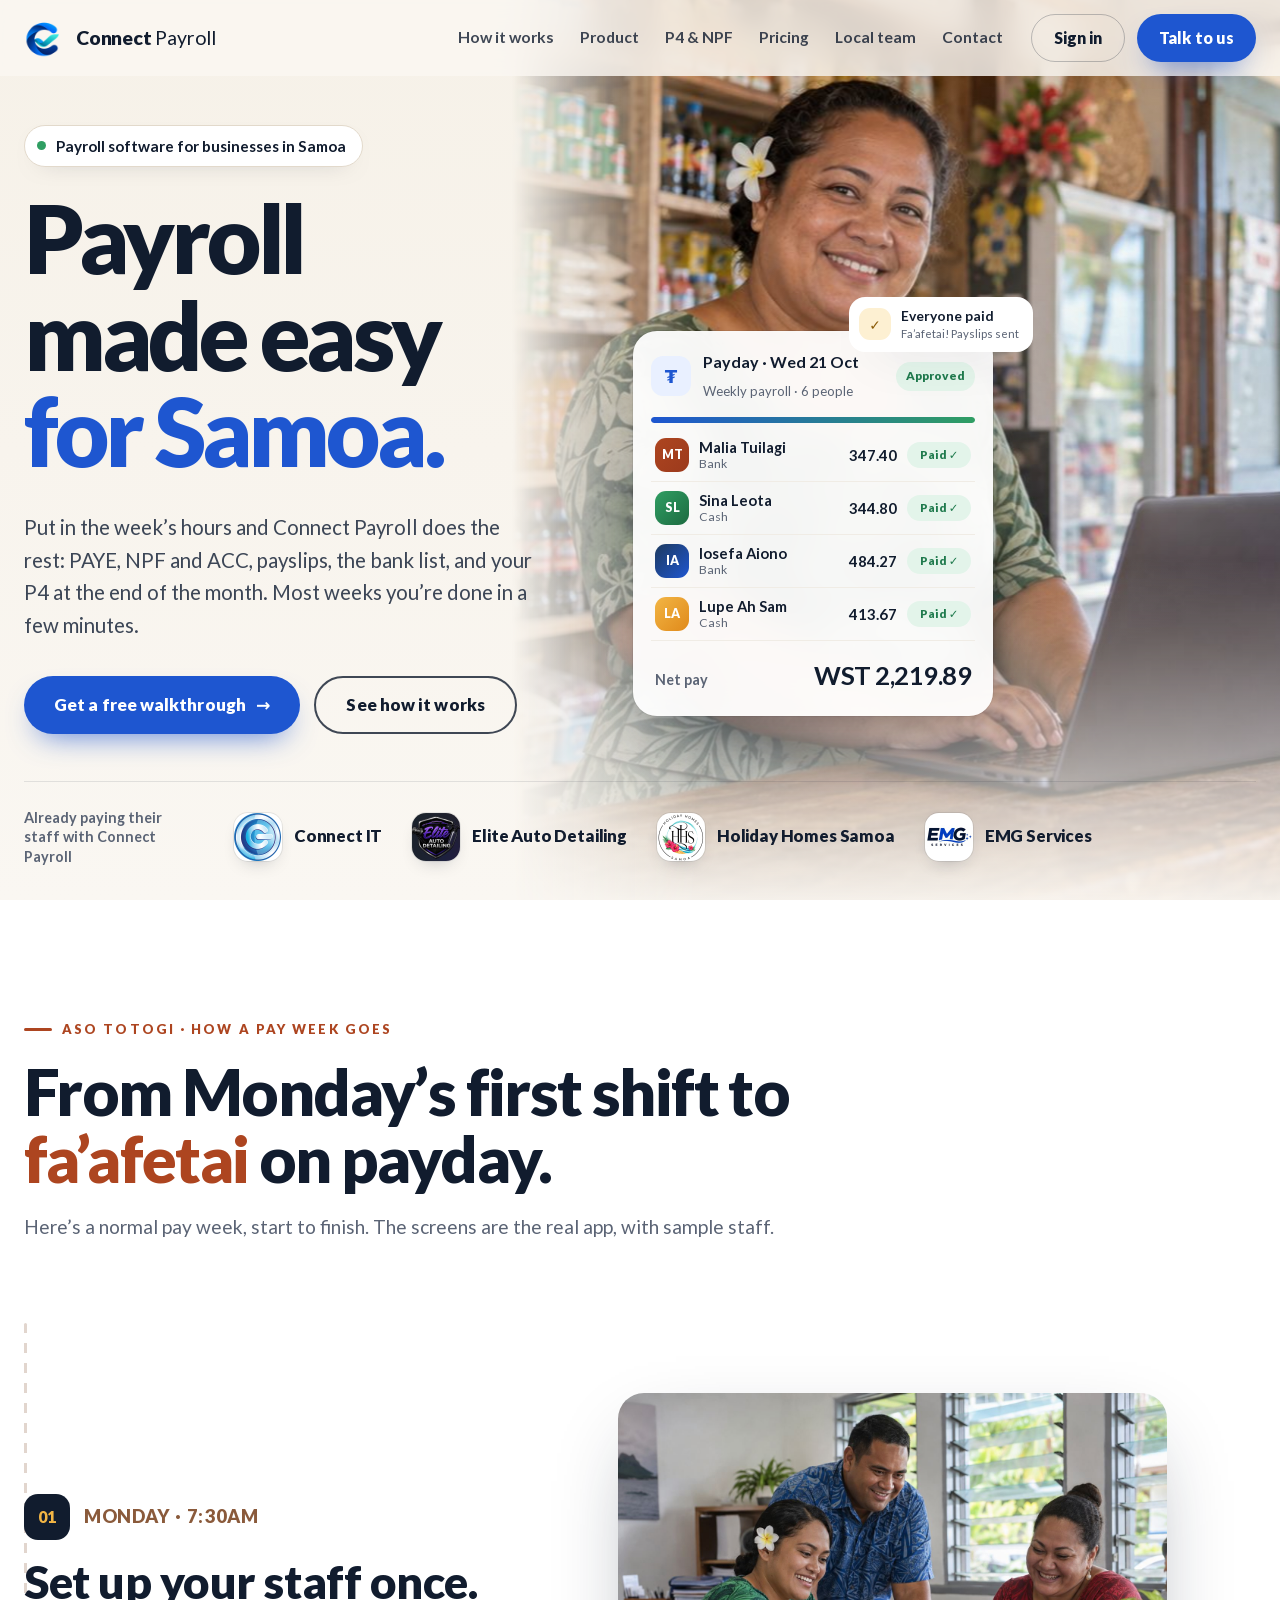
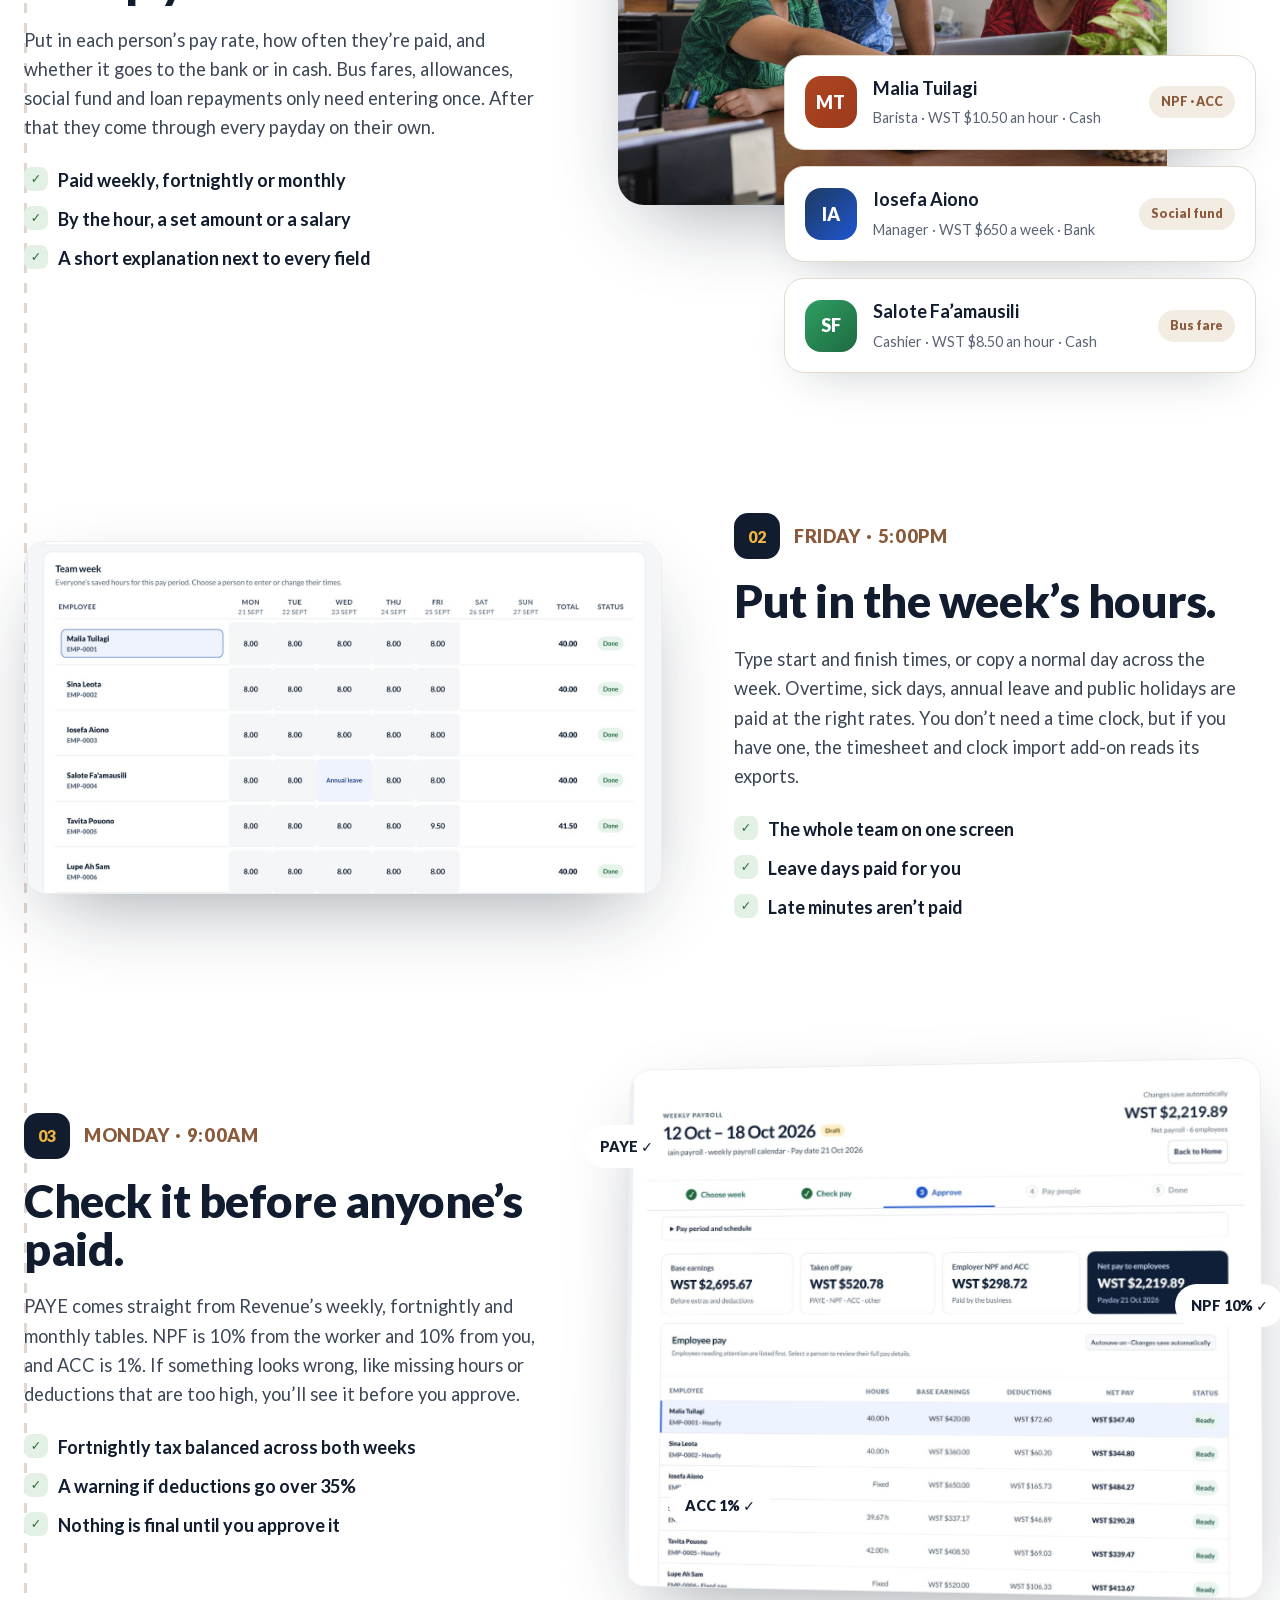
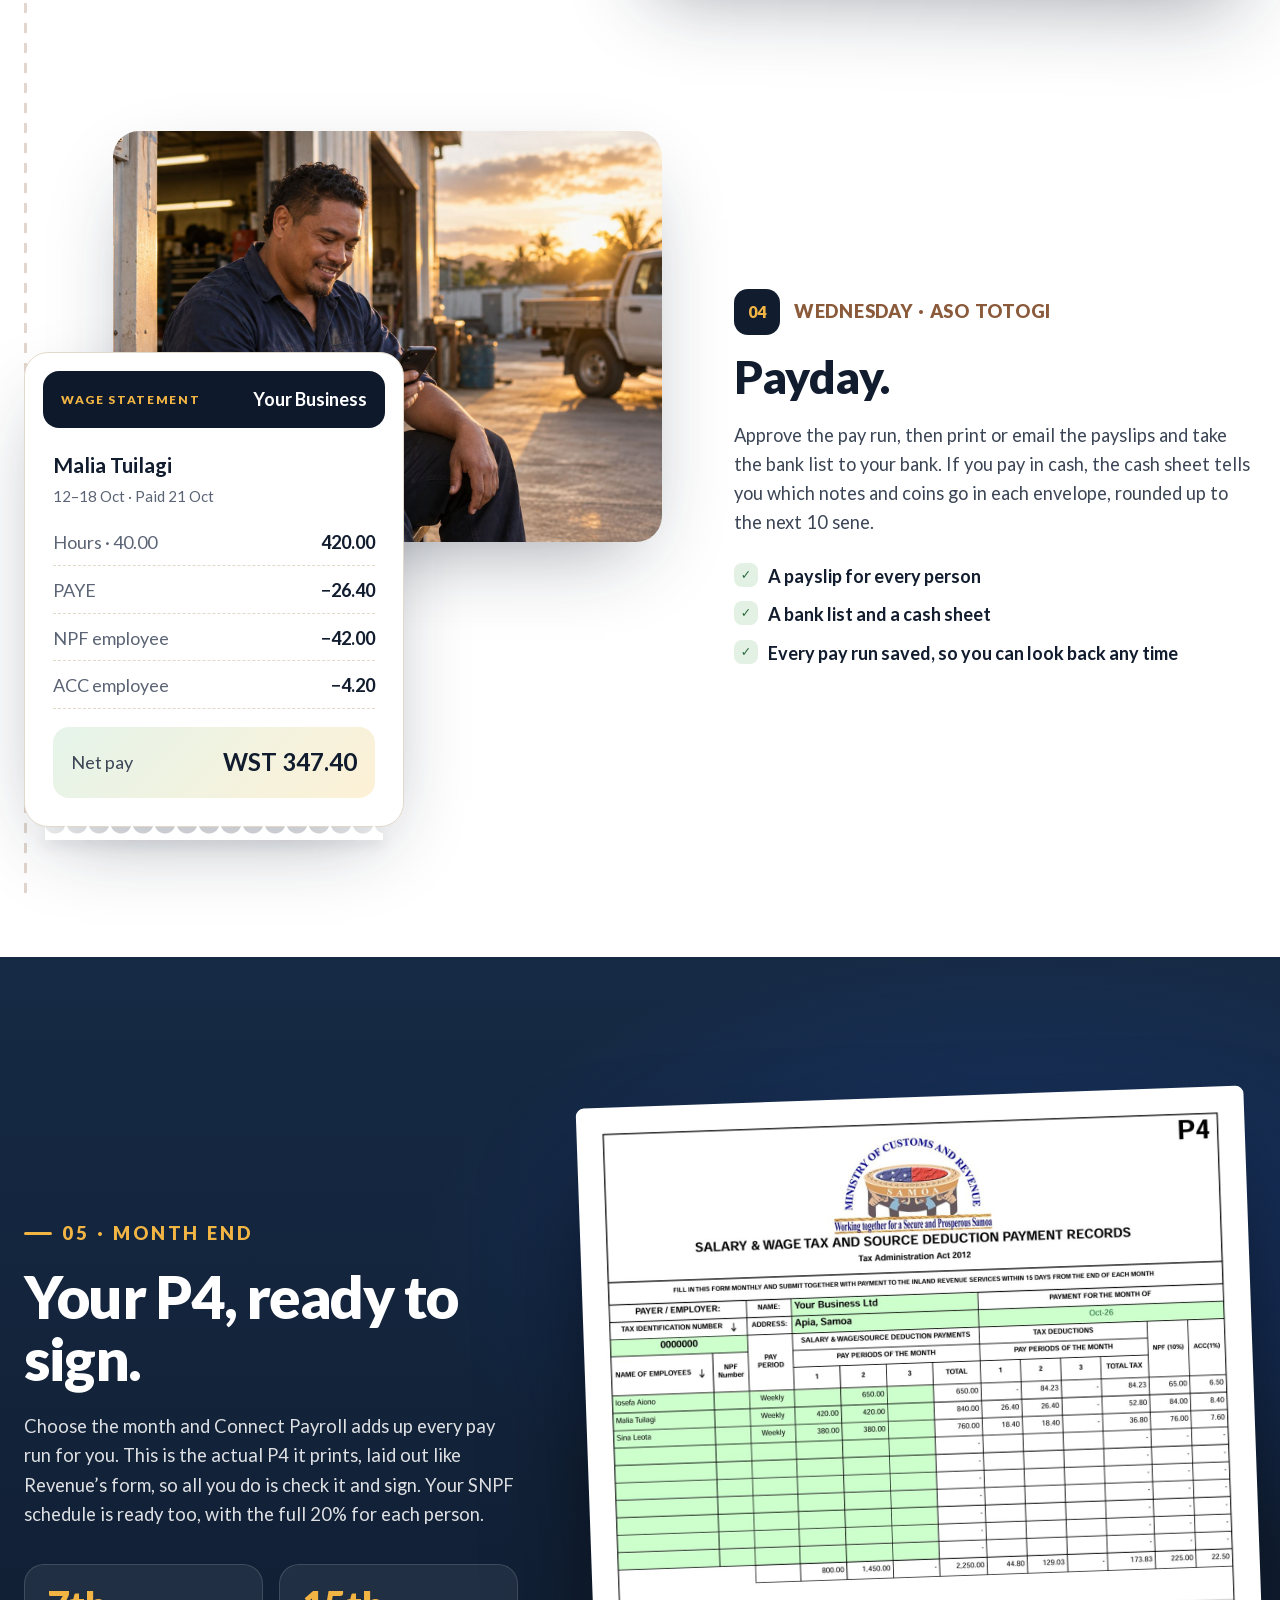
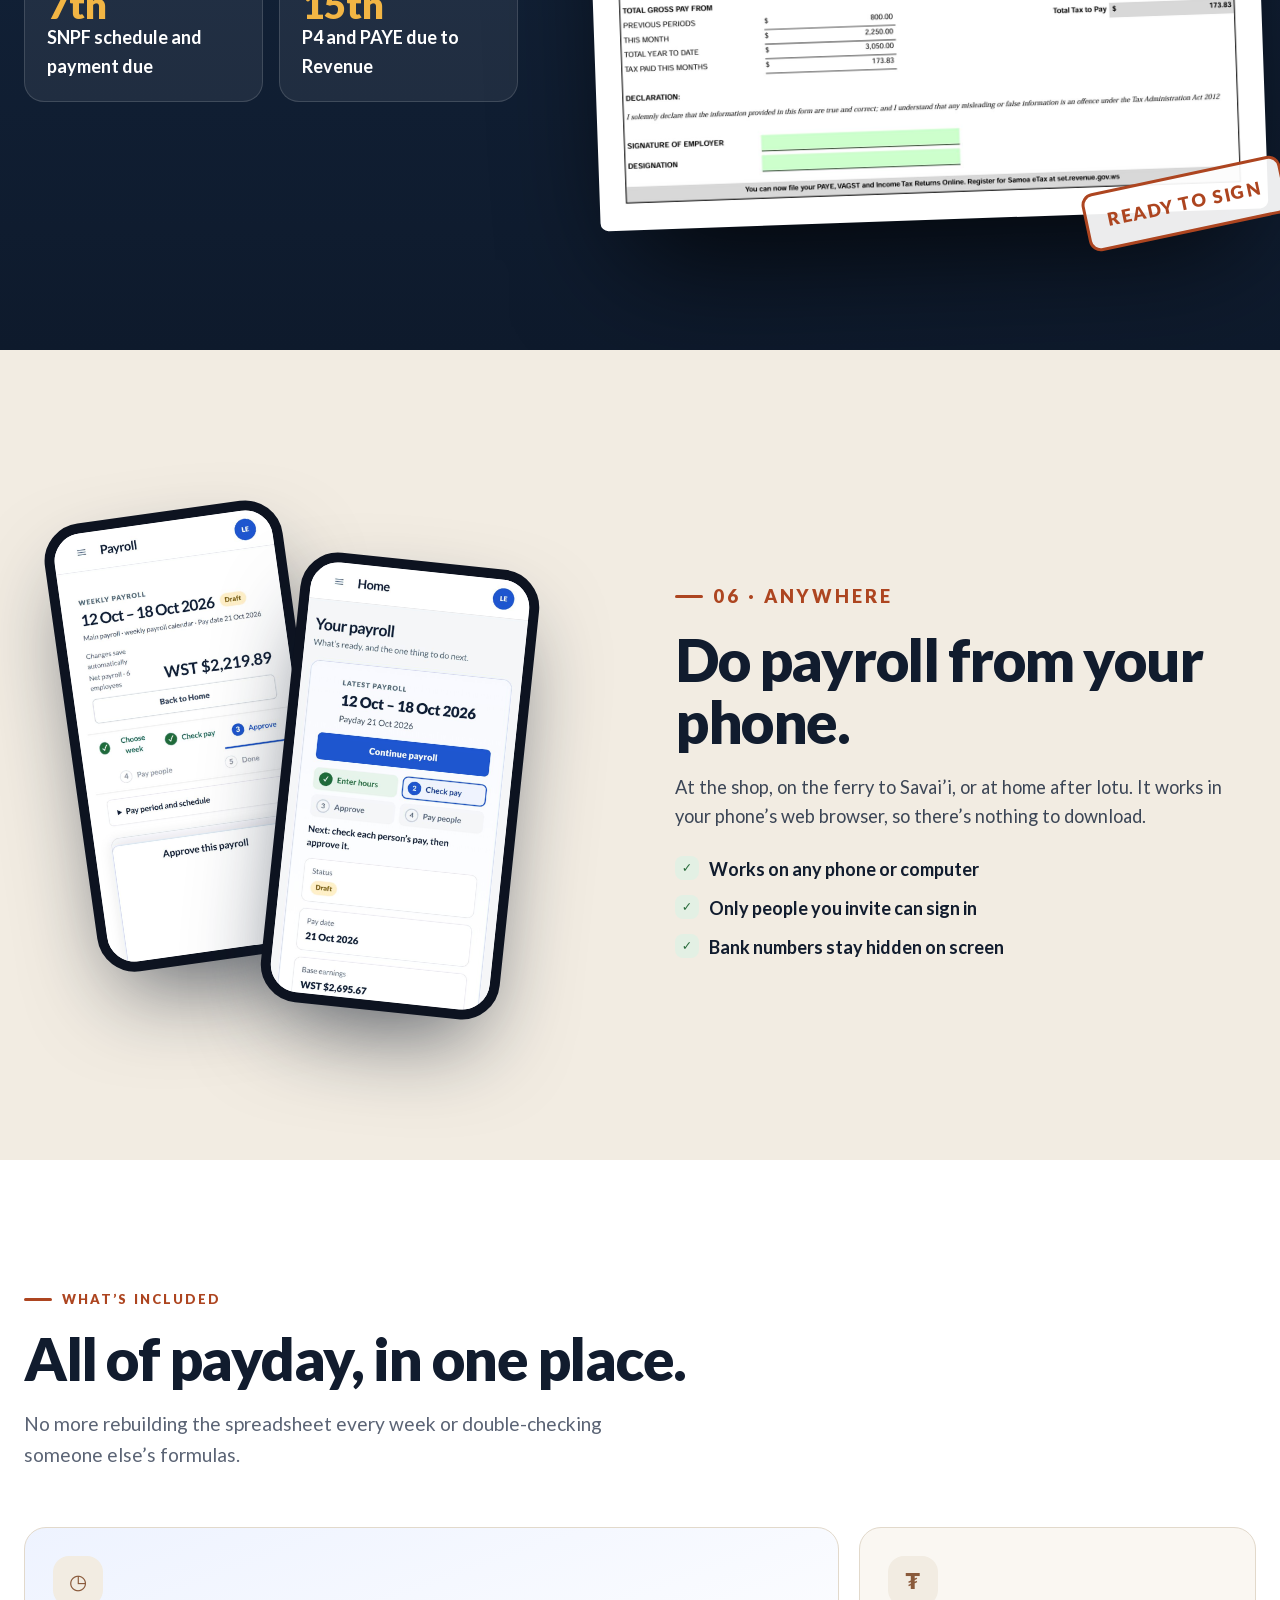
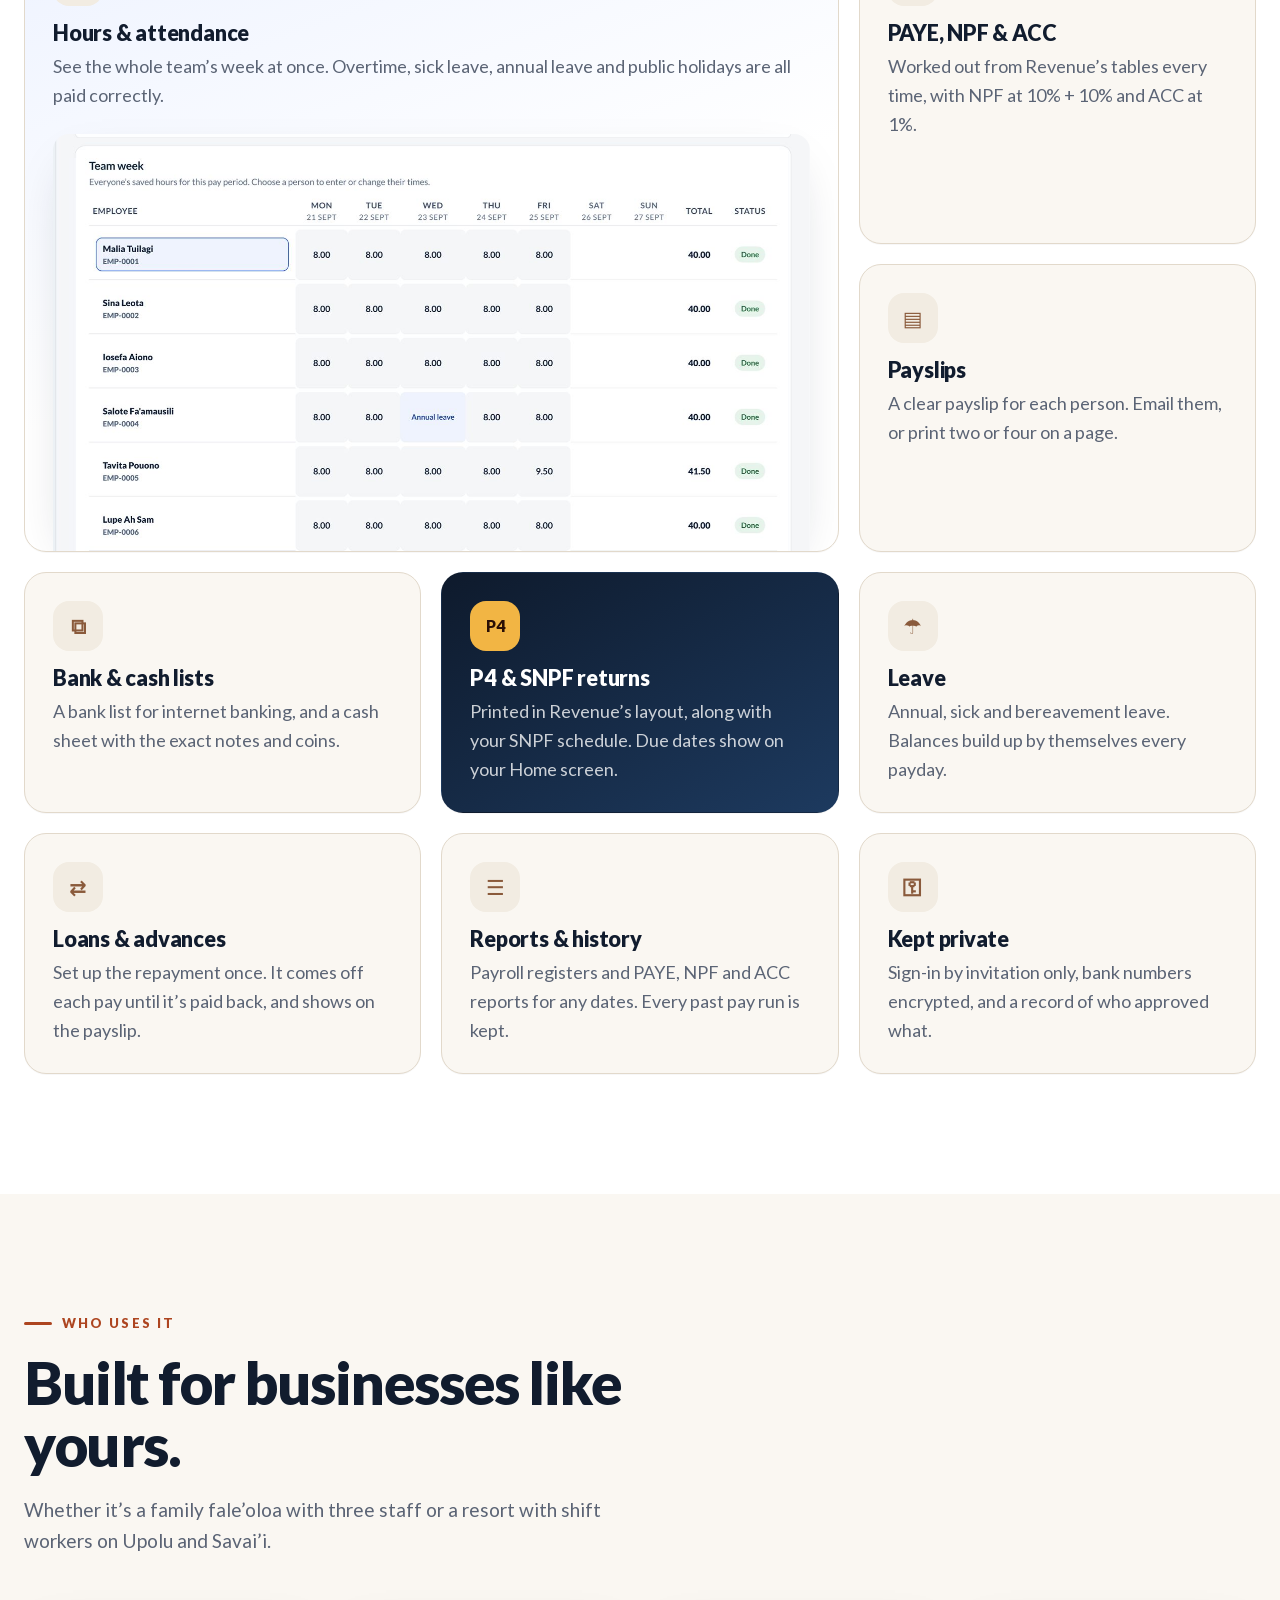
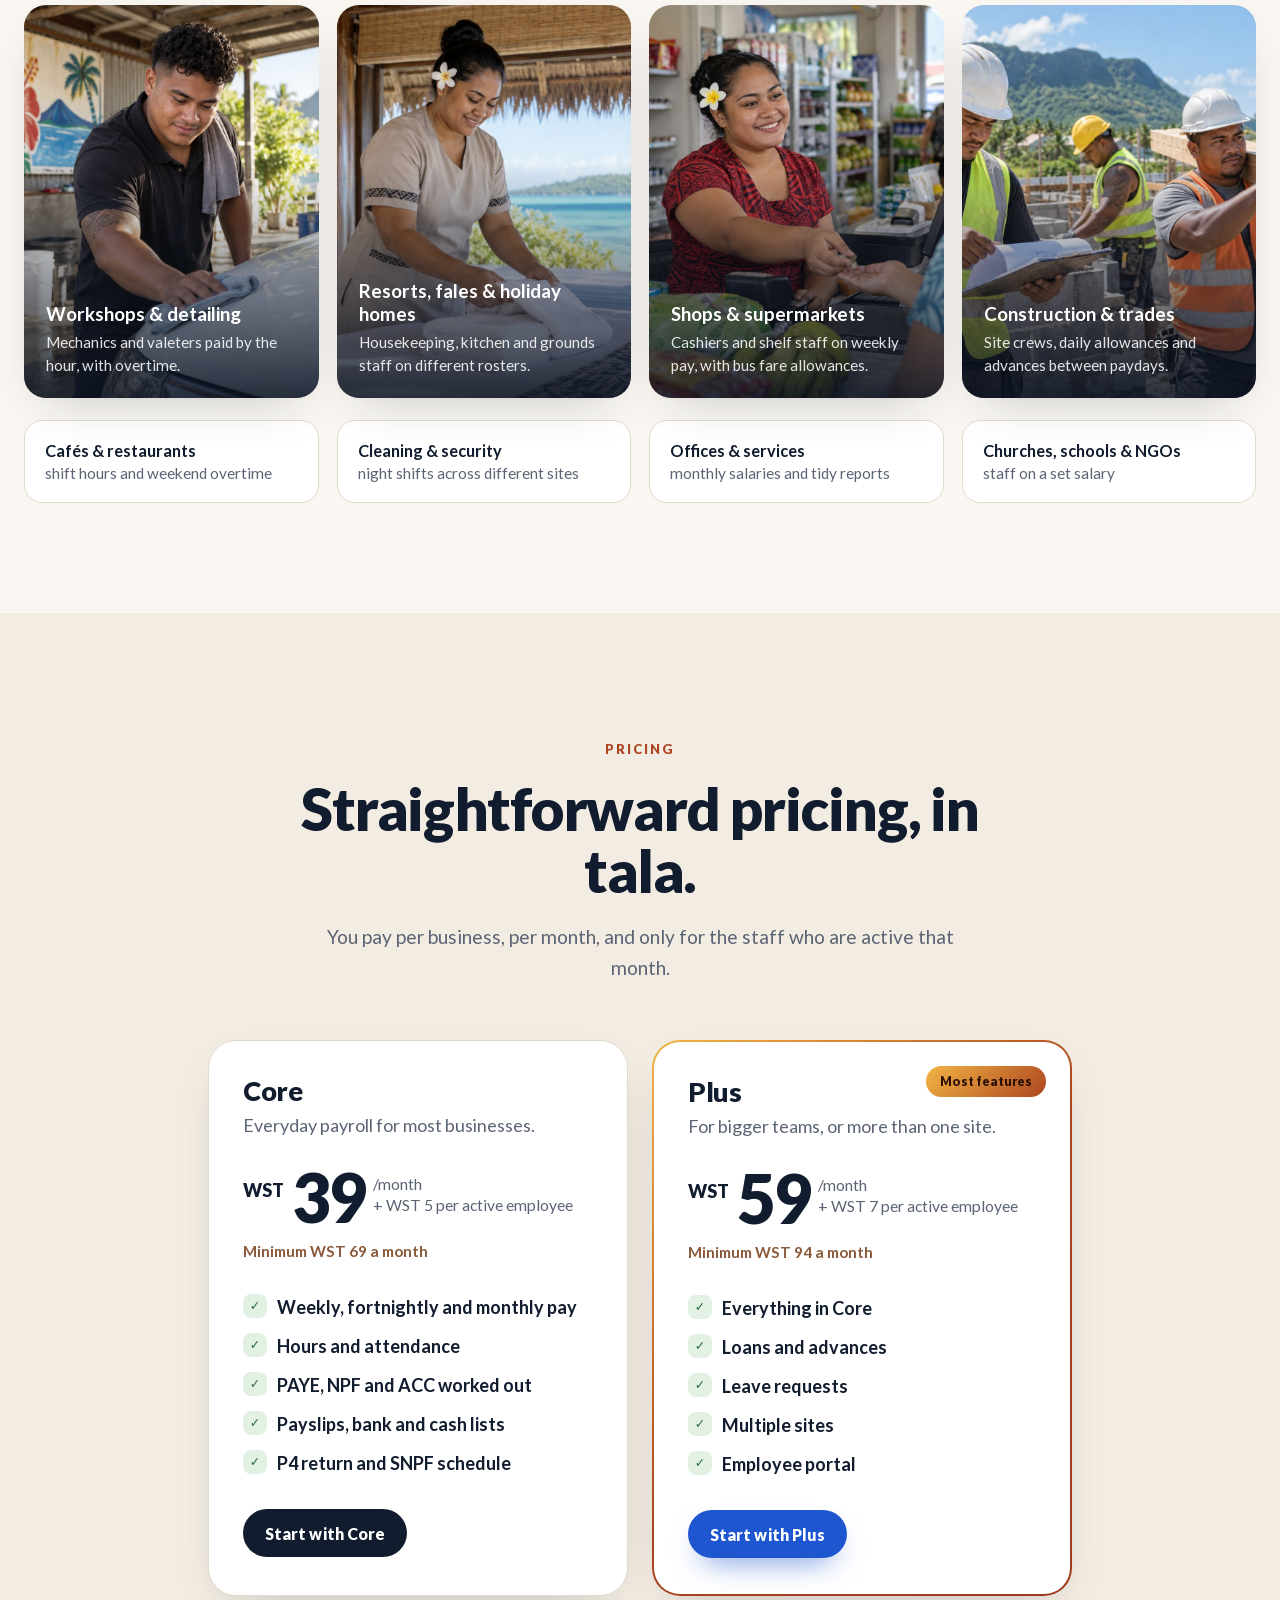
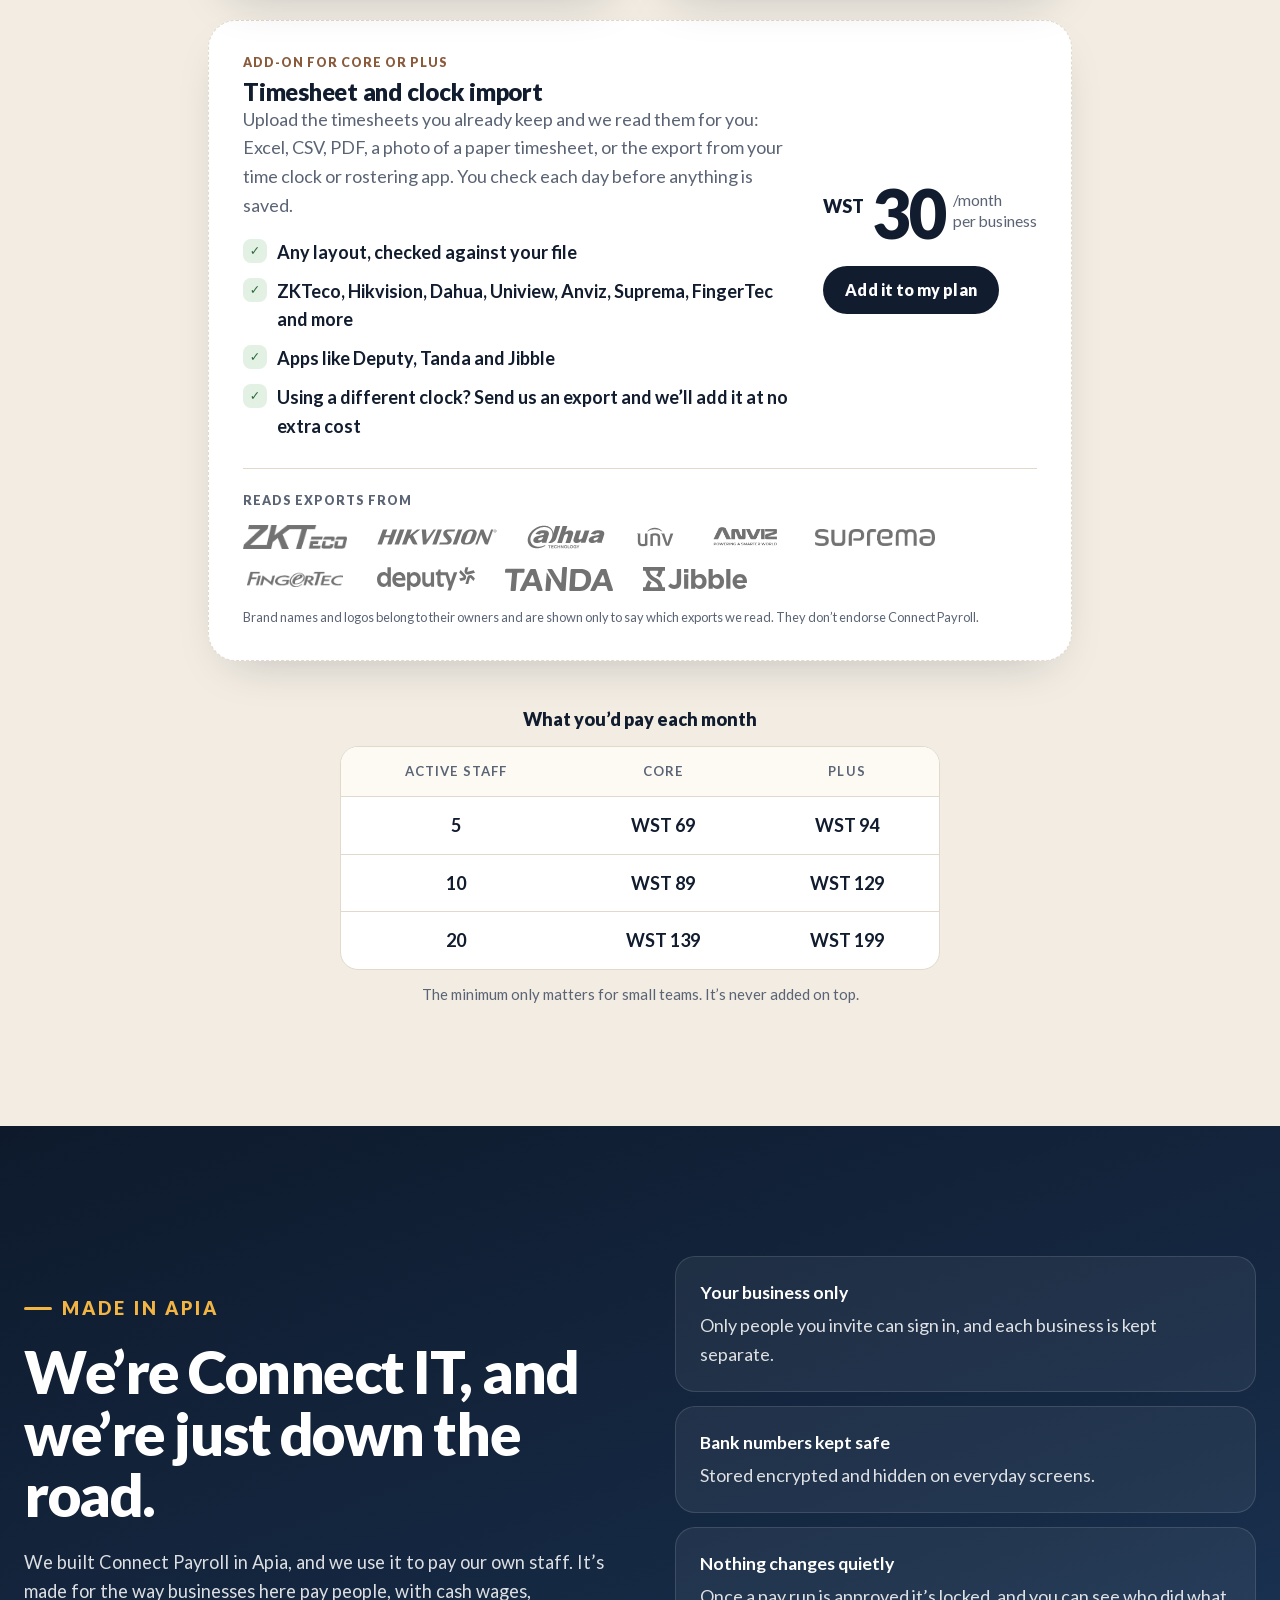
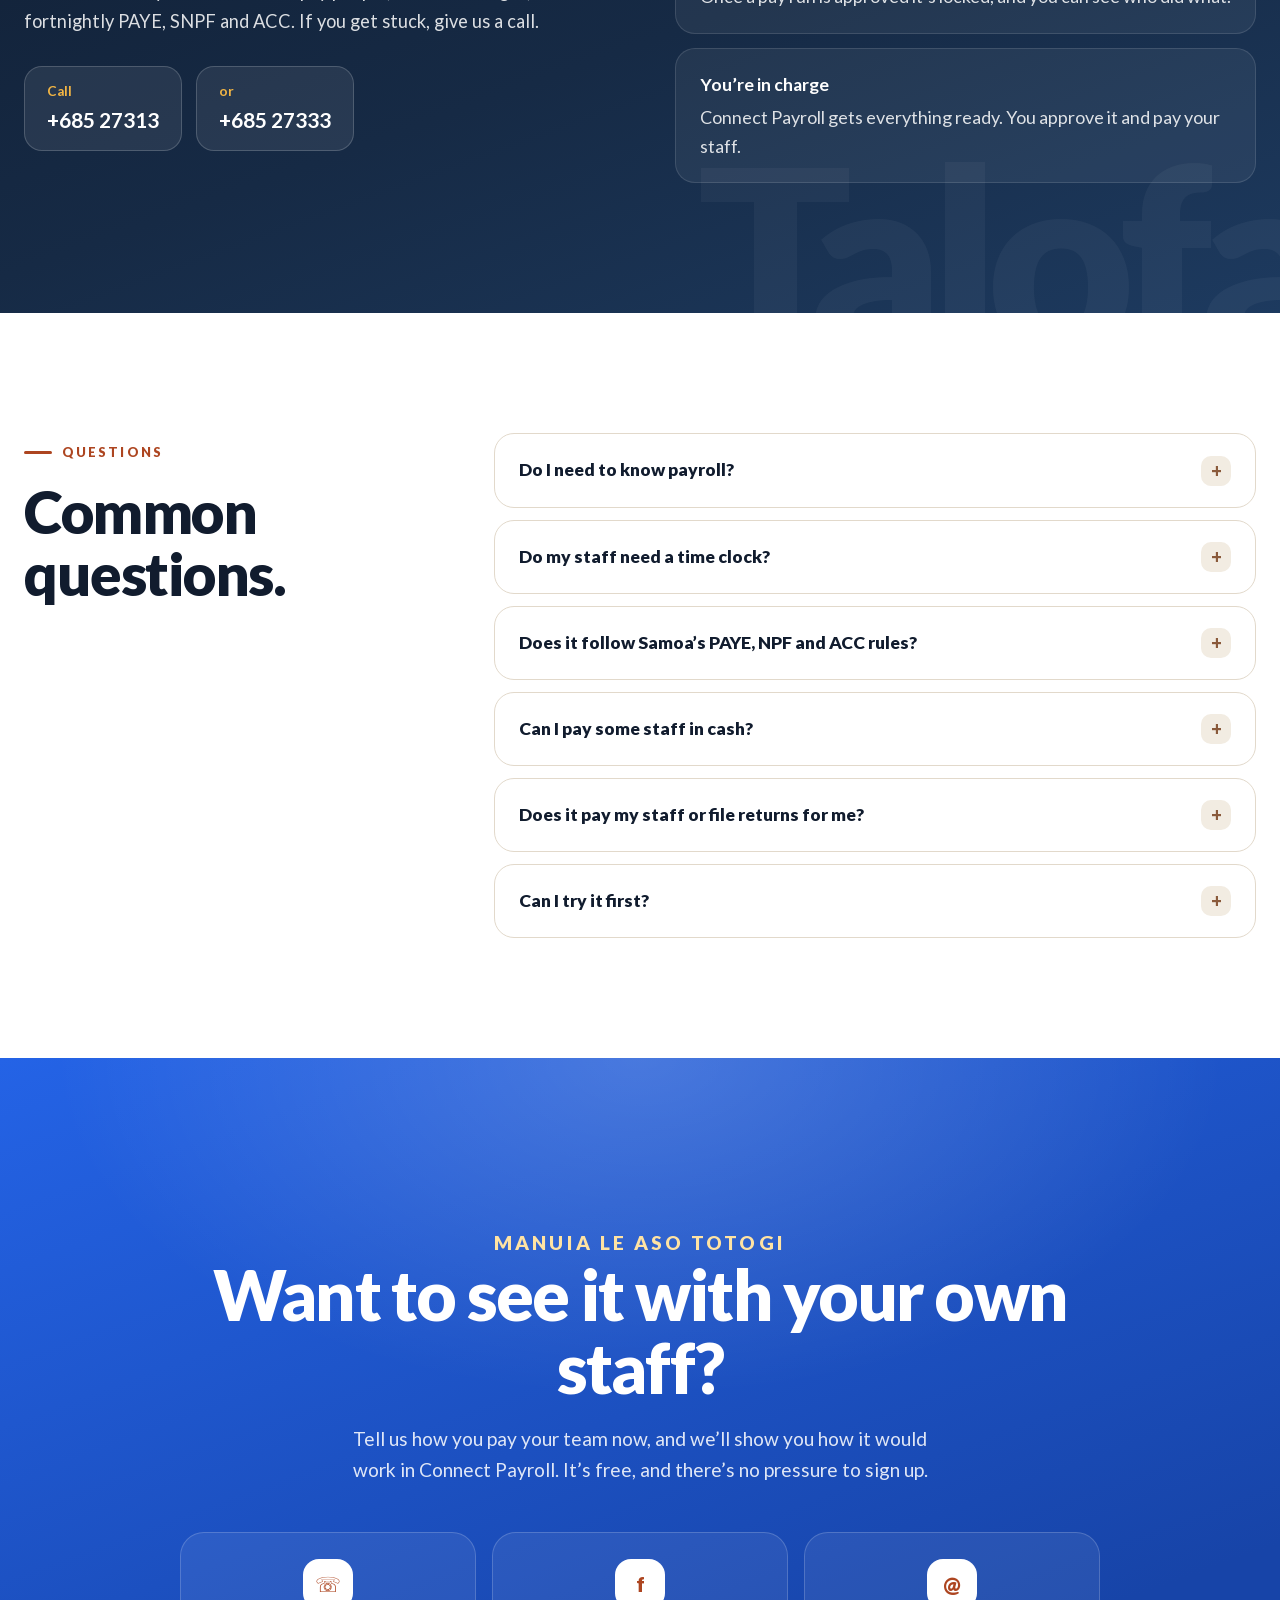
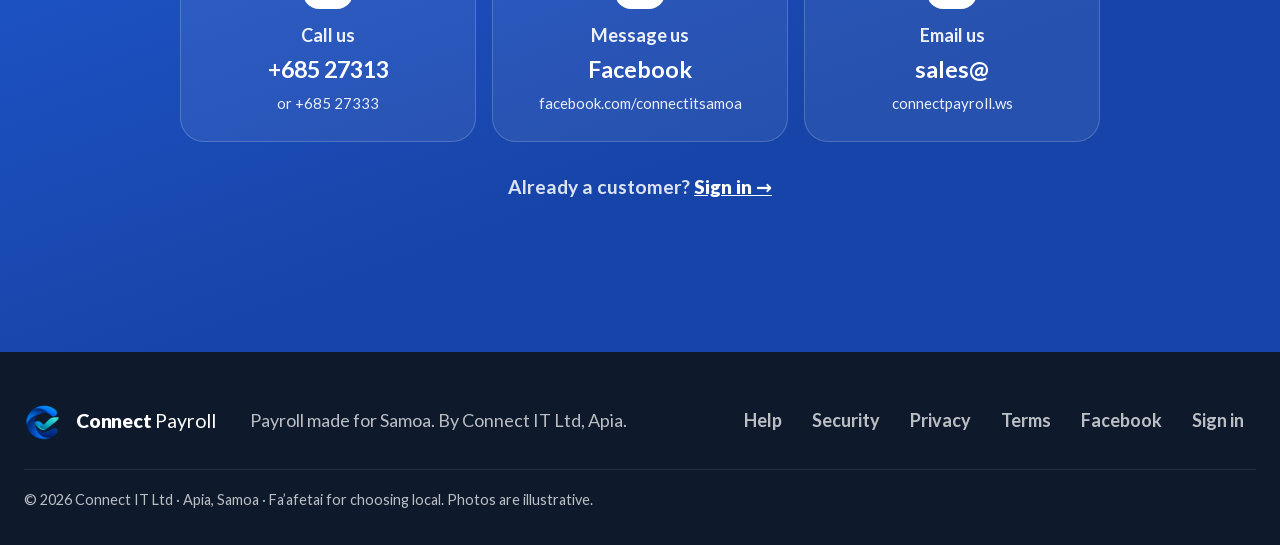
==== commit a87ba184: "Add the timesheet and clock import add-on (WST 30/month) with supported brand logos Co-Authored-By: " ====
--- a/marketing/index.html
+++ b/marketing/index.html
@@ -26,7 +26,7 @@
     <link rel="preload" href="assets/fonts/lato-400.woff2" as="font" type="font/woff2" crossorigin>
     <link rel="stylesheet" href="styles.css">
     <script src="assets/hero.js" defer></script>
-    <script type="application/ld+json">{"@context":"https://schema.org","@graph":[{"@type":"Organization","name":"Connect IT Ltd","url":"https://connectpayroll.ws/","logo":"https://connectpayroll.ws/assets/logo-96.png","telephone":"+685 27313","email":"sales@connectpayroll.ws","address":{"@type":"PostalAddress","addressLocality":"Apia","addressCountry":"WS"},"sameAs":["https://www.facebook.com/connectitsamoa"]},{"@type":"SoftwareApplication","name":"Connect Payroll","applicationCategory":"BusinessApplication","operatingSystem":"Web","areaServed":"WS","offers":[{"@type":"Offer","name":"Core","price":"69","priceCurrency":"WST","description":"WST 39 per month plus WST 5 per active employee, minimum WST 69 per month"},{"@type":"Offer","name":"Plus","price":"94","priceCurrency":"WST","description":"WST 59 per month plus WST 7 per active employee, minimum WST 94 per month"}]}]}</script>
+    <script type="application/ld+json">{"@context":"https://schema.org","@graph":[{"@type":"Organization","name":"Connect IT Ltd","url":"https://connectpayroll.ws/","logo":"https://connectpayroll.ws/assets/logo-96.png","telephone":"+685 27313","email":"sales@connectpayroll.ws","address":{"@type":"PostalAddress","addressLocality":"Apia","addressCountry":"WS"},"sameAs":["https://www.facebook.com/connectitsamoa"]},{"@type":"SoftwareApplication","name":"Connect Payroll","applicationCategory":"BusinessApplication","operatingSystem":"Web","areaServed":"WS","offers":[{"@type":"Offer","name":"Core","price":"69","priceCurrency":"WST","description":"WST 39 per month plus WST 5 per active employee, minimum WST 69 per month"},{"@type":"Offer","name":"Plus","price":"94","priceCurrency":"WST","description":"WST 59 per month plus WST 7 per active employee, minimum WST 94 per month"},{"@type":"Offer","name":"Timesheet and clock import add-on","price":"30","priceCurrency":"WST","description":"WST 30 per month per business, added to Core or Plus. Reads timesheets, time clock exports, PDFs and photos; support for a new time clock added at no extra cost"}]}]}</script>
   </head>
   <body>
     <a class="skip" href="#main">Skip to content</a>
@@ -145,7 +145,7 @@
               <div class="chapter-copy reveal">
                 <p class="time"><span>02</span> Friday · 5:00pm</p>
                 <h3>Put in the week’s hours.</h3>
-                <p>Type start and finish times, or copy a normal day across the week. Overtime, sick days, annual leave and public holidays are paid at the right rates. You don’t need a time clock, but if you have a ZKTeco machine we can connect it later.</p>
+                <p>Type start and finish times, or copy a normal day across the week. Overtime, sick days, annual leave and public holidays are paid at the right rates. You don’t need a time clock, but if you have one, the timesheet and clock import add-on reads its exports.</p>
                 <ul class="ticks"><li>The whole team on one screen</li><li>Leave days paid for you</li><li>Late minutes aren’t paid</li></ul>
               </div>
               <figure class="chapter-art shot reveal-art">
@@ -321,6 +321,39 @@
               <a class="btn btn-primary" href="#contact">Start with Plus</a>
             </article>
           </div>
+          <article class="addon reveal" aria-labelledby="addon-title">
+            <div class="addon-copy">
+              <p class="addon-tag">Add-on for Core or Plus</p>
+              <h3 id="addon-title">Timesheet and clock import</h3>
+              <p class="plan-for">Upload the timesheets you already keep and we read them for you: Excel, CSV, PDF, a photo of a paper timesheet, or the export from your time clock or rostering app. You check each day before anything is saved.</p>
+              <ul class="ticks">
+                <li>Any layout, checked against your file</li>
+                <li>ZKTeco, Hikvision, Dahua, Uniview, Anviz, Suprema, FingerTec and more</li>
+                <li>Apps like Deputy, Tanda and Jibble</li>
+                <li>Using a different clock? Send us an export and we’ll add it at no extra cost</li>
+              </ul>
+            </div>
+            <div class="addon-price">
+              <p class="price"><span class="cur">WST</span><b>30</b><span class="per">/month<br>per business</span></p>
+              <a class="btn btn-ocean" href="#contact">Add it to my plan</a>
+            </div>
+            <div class="brands">
+              <p class="brands-label">Reads exports from</p>
+              <ul class="brand-logos">
+                <li><img src="assets/brands/zkteco.png" alt="ZKTeco" width="96" height="22" loading="lazy"></li>
+                <li><img src="assets/brands/hikvision.svg" alt="Hikvision" width="120" height="16" loading="lazy"></li>
+                <li><img src="assets/brands/dahua.svg" alt="Dahua" width="84" height="26" loading="lazy"></li>
+                <li><img src="assets/brands/uniview.svg" alt="Uniview" width="44" height="26" loading="lazy"></li>
+                <li><img src="assets/brands/anviz.png" alt="Anviz" width="80" height="24" loading="lazy"></li>
+                <li><img src="assets/brands/suprema.png" alt="Suprema" width="110" height="15" loading="lazy"></li>
+                <li><img src="assets/brands/fingertec.png" alt="FingerTec" width="104" height="24" loading="lazy"></li>
+                <li><img src="assets/brands/deputy.svg" alt="Deputy" width="94" height="23" loading="lazy"></li>
+                <li><img src="assets/brands/tanda.svg" alt="Tanda" width="80" height="24" loading="lazy"></li>
+                <li><img src="assets/brands/jibble.svg" alt="Jibble" width="80" height="24" loading="lazy"></li>
+              </ul>
+              <small>Brand names and logos belong to their owners and are shown only to say which exports we read. They don’t endorse Connect Payroll.</small>
+            </div>
+          </article>
           <div class="examples reveal">
             <p>What you’d pay each month</p>
             <table>
@@ -366,7 +399,7 @@
           </div>
           <div class="faq-list">
             <details><summary>Do I need to know payroll?</summary><p>No. If you can fill in a form, you can do payday. Every field has a short explanation, and the Home screen tells you what to do next.</p></details>
-            <details><summary>Do my staff need a time clock?</summary><p>No. You can type the hours in, or copy a normal day. If you already use ZKTeco or ZKBio, we can connect it later.</p></details>
+            <details><summary>Do my staff need a time clock?</summary><p>No. You can type the hours in, or copy a normal day. If you already have a time clock, from ZKTeco, Hikvision, Dahua, Uniview, Anviz or another maker, the timesheet and clock import add-on (WST 30 a month) reads its exports. If yours isn’t read straight away, send us an export and we’ll add it at no extra cost.</p></details>
             <details><summary>Does it follow Samoa’s PAYE, NPF and ACC rules?</summary><p>Yes. PAYE uses Revenue’s weekly, fortnightly and monthly tables. NPF is 10% from the worker and 10% from you, and ACC is 1%.</p></details>
             <details><summary>Can I pay some staff in cash?</summary><p>Yes. The cash sheet shows which notes and coins to count for each person, rounded up to the next 10 sene.</p></details>
             <details><summary>Does it pay my staff or file returns for me?</summary><p>No. You still pay through your bank or in cash, and you hand in the P4 and SNPF schedule yourself. Connect Payroll gets it all ready and printed.</p></details>
--- a/marketing/styles.css
+++ b/marketing/styles.css
@@ -339,6 +339,17 @@
 .plan .btn { justify-self: start; }
 .plan-featured { background: linear-gradient(var(--white), var(--white)) padding-box, linear-gradient(135deg, var(--sun), var(--coral), var(--hibiscus)) border-box; border: 2px solid transparent; }
 .ribbon { position: absolute; top: 24px; right: 24px; padding: 6px 14px; border-radius: 999px; background: linear-gradient(135deg, var(--sun), var(--coral)); color: #2a0f05; font-weight: 900; font-size: .78rem; }
+.addon { max-width: 864px; margin: 24px auto 0; padding: 32px 34px; border-radius: 28px; background: var(--white); border: 1px dashed var(--line); box-shadow: var(--shadow-soft); display: grid; grid-template-columns: minmax(0, 1fr) auto; gap: 28px; align-items: center; }
+.addon h3 { font-size: 1.5rem; }
+.addon-tag { font-weight: 900; font-size: .78rem; text-transform: uppercase; letter-spacing: .08em; color: var(--siapo); margin-bottom: 6px; }
+.addon .ticks { margin-top: 18px; }
+.addon-price { display: grid; gap: 16px; justify-items: start; }
+.addon-price .price { margin-top: 0; }
+.brands { grid-column: 1 / -1; border-top: 1px solid var(--line); padding-top: 22px; }
+.brands-label { font-weight: 900; font-size: .78rem; text-transform: uppercase; letter-spacing: .08em; color: var(--muted); margin-bottom: 14px; }
+.brand-logos { list-style: none; margin: 0; padding: 0; display: flex; flex-wrap: wrap; align-items: center; gap: 18px 30px; }
+.brand-logos img { display: block; height: 24px; width: auto; max-width: 120px; object-fit: contain; filter: grayscale(1) brightness(0); opacity: .55; }
+.brands small { display: block; margin-top: 16px; color: var(--muted); font-size: .8rem; }
 .examples { max-width: 600px; margin: 44px auto 0; text-align: center; }
 .examples p { font-weight: 900; color: var(--ink); margin-bottom: 12px; }
 .examples table { width: 100%; border-collapse: separate; border-spacing: 0; background: var(--white); border-radius: 18px; overflow: hidden; border: 1px solid var(--line); font-variant-numeric: tabular-nums; }
@@ -481,6 +492,7 @@
   .fits-photos, .fits-more { grid-template-columns: minmax(0, 1fr); }
   .fit-photo { aspect-ratio: 4 / 3; }
   .bento, .plans, .contact-cards, .legal-grid, .support-grid { grid-template-columns: minmax(0, 1fr); }
+  .addon { grid-template-columns: minmax(0, 1fr); padding: 28px 24px; }
   .legal-page .topbar-actions { display: flex; }
   .legal-page .topbar-actions .btn-primary { display: none; }
   .tile-wide { grid-column: auto; grid-row: auto; }
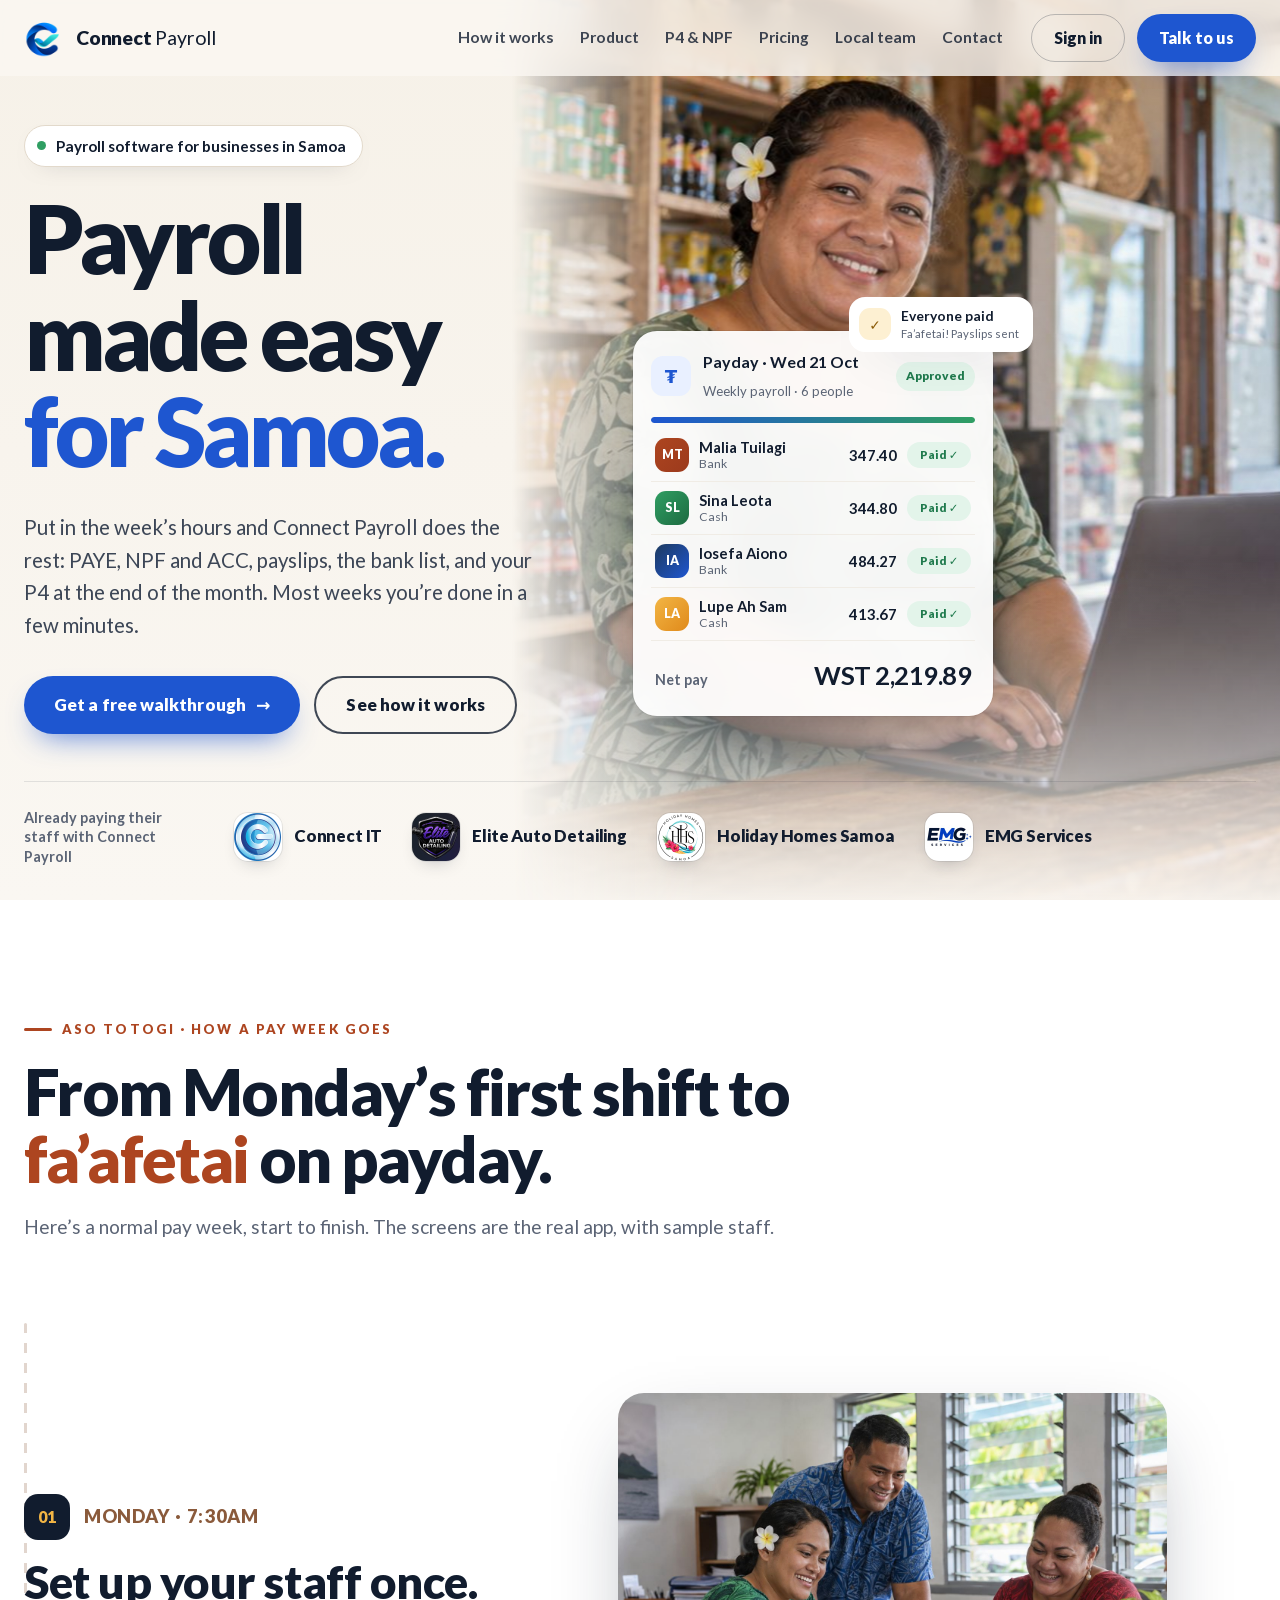
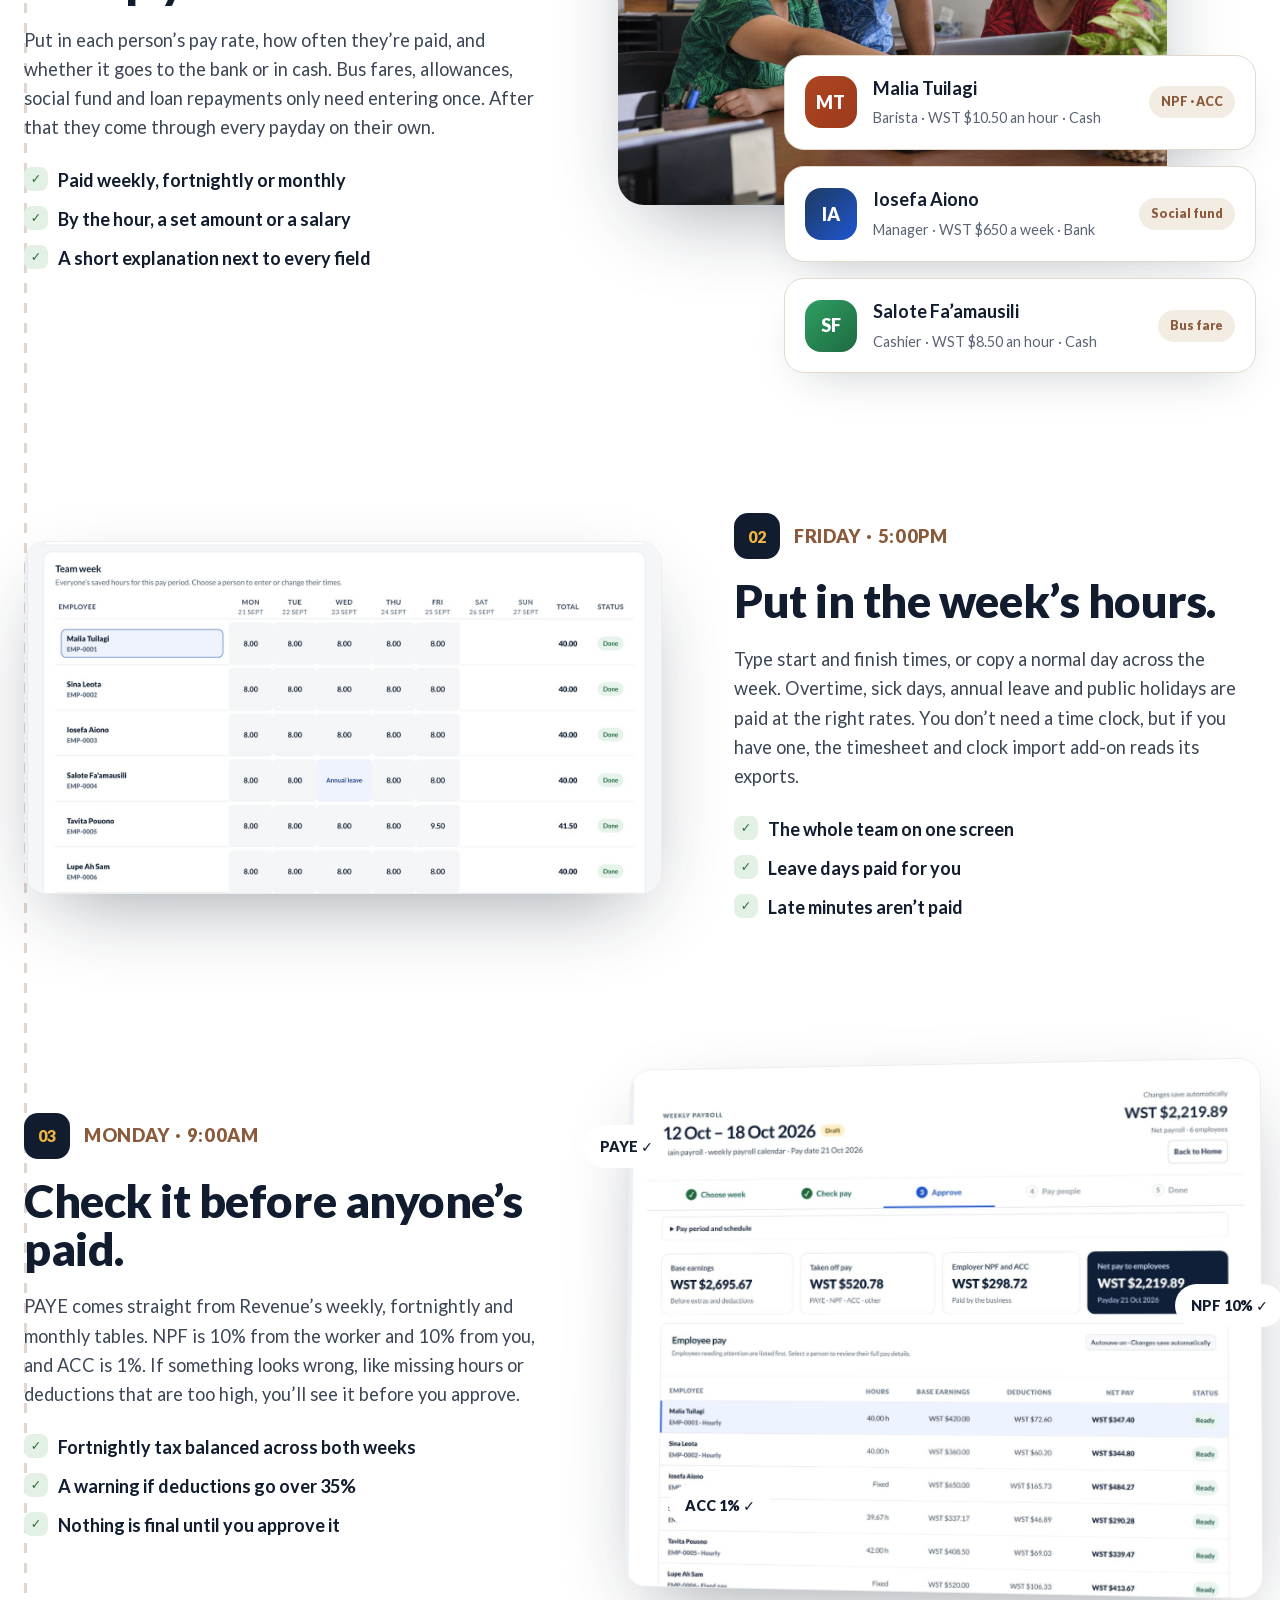
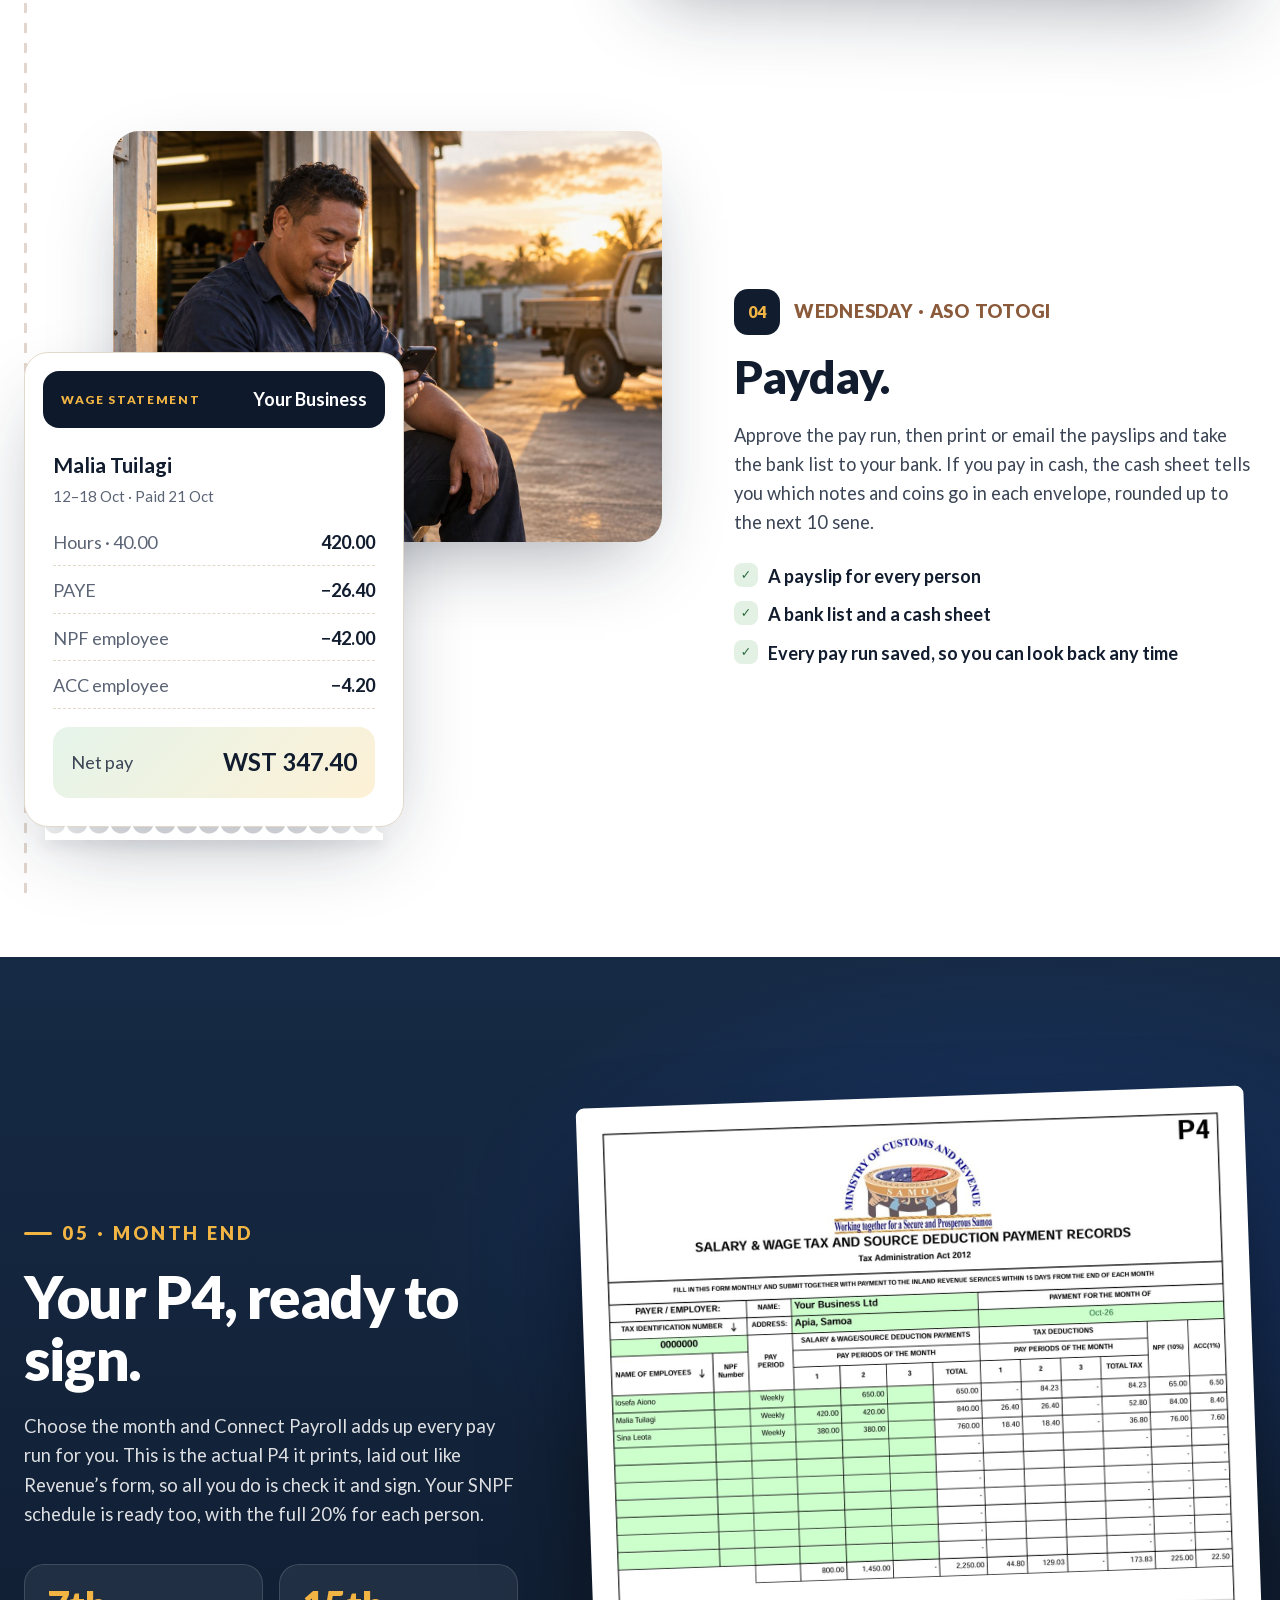
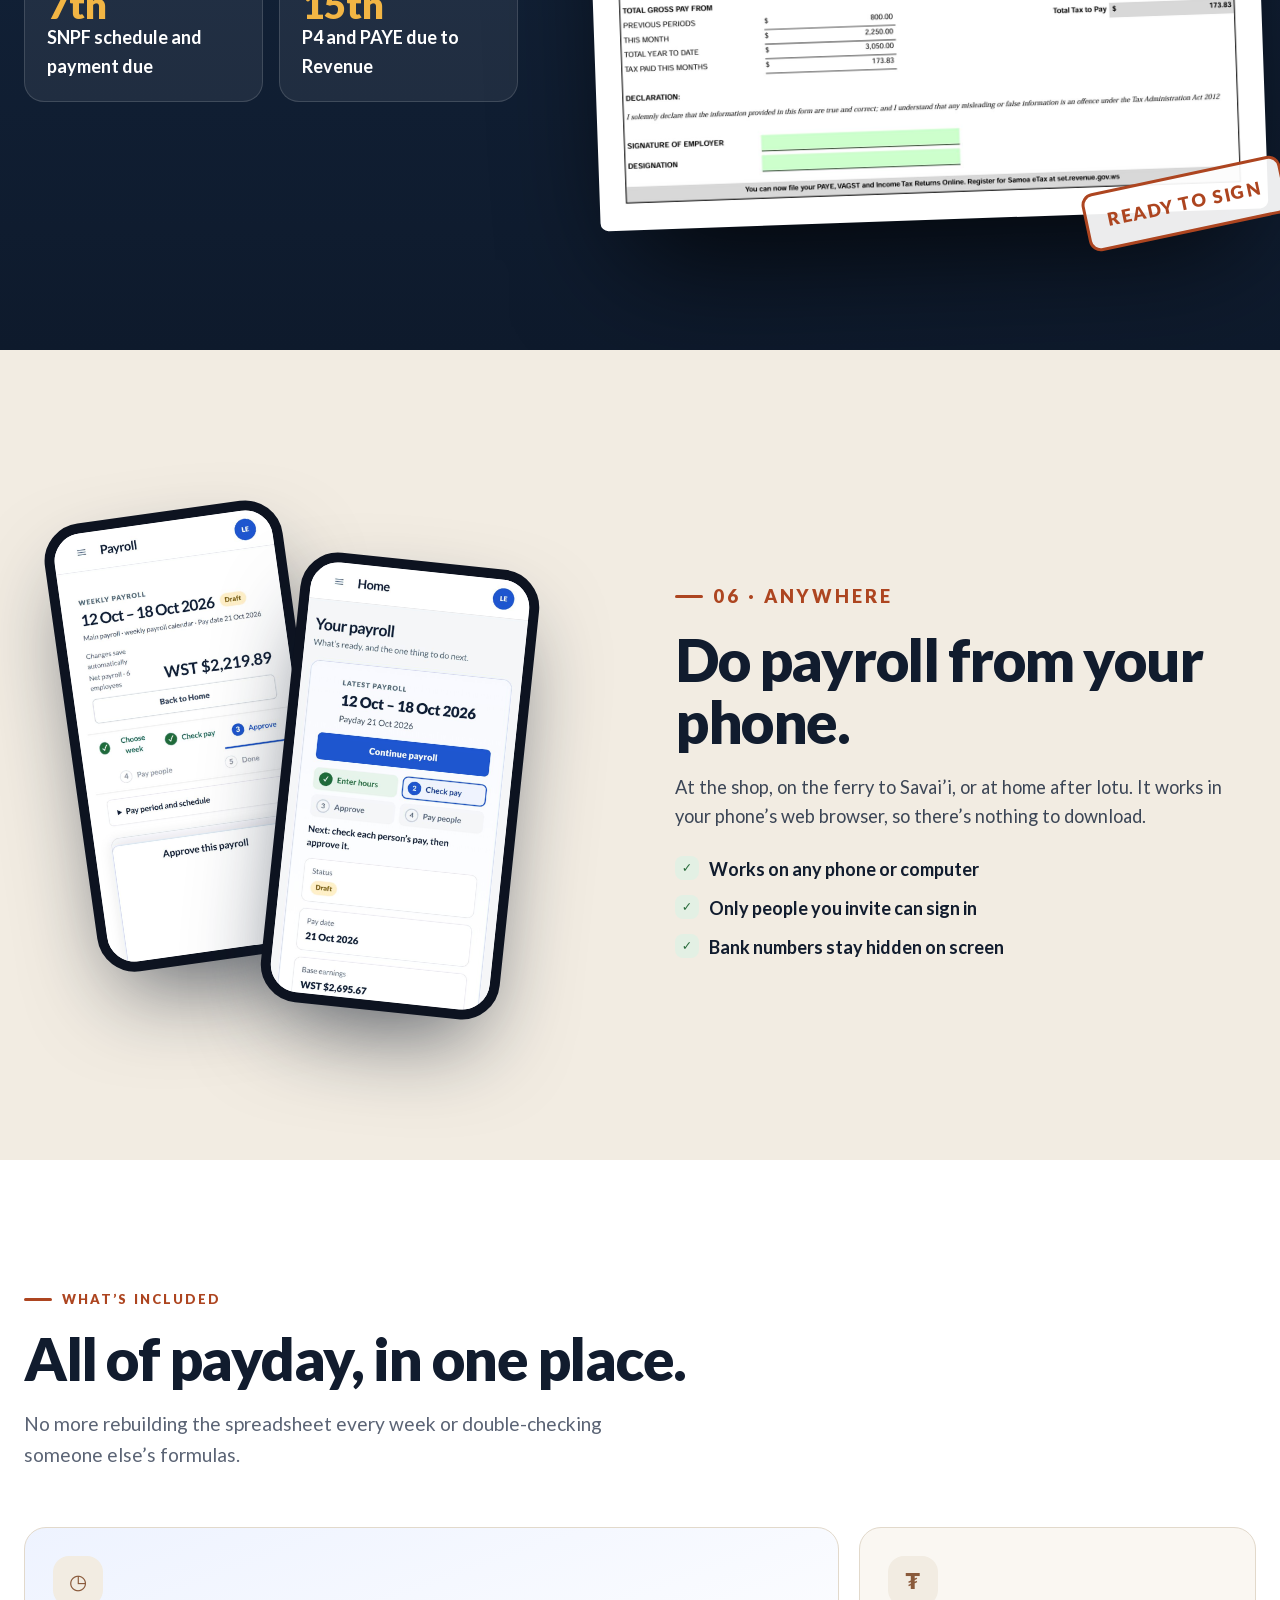
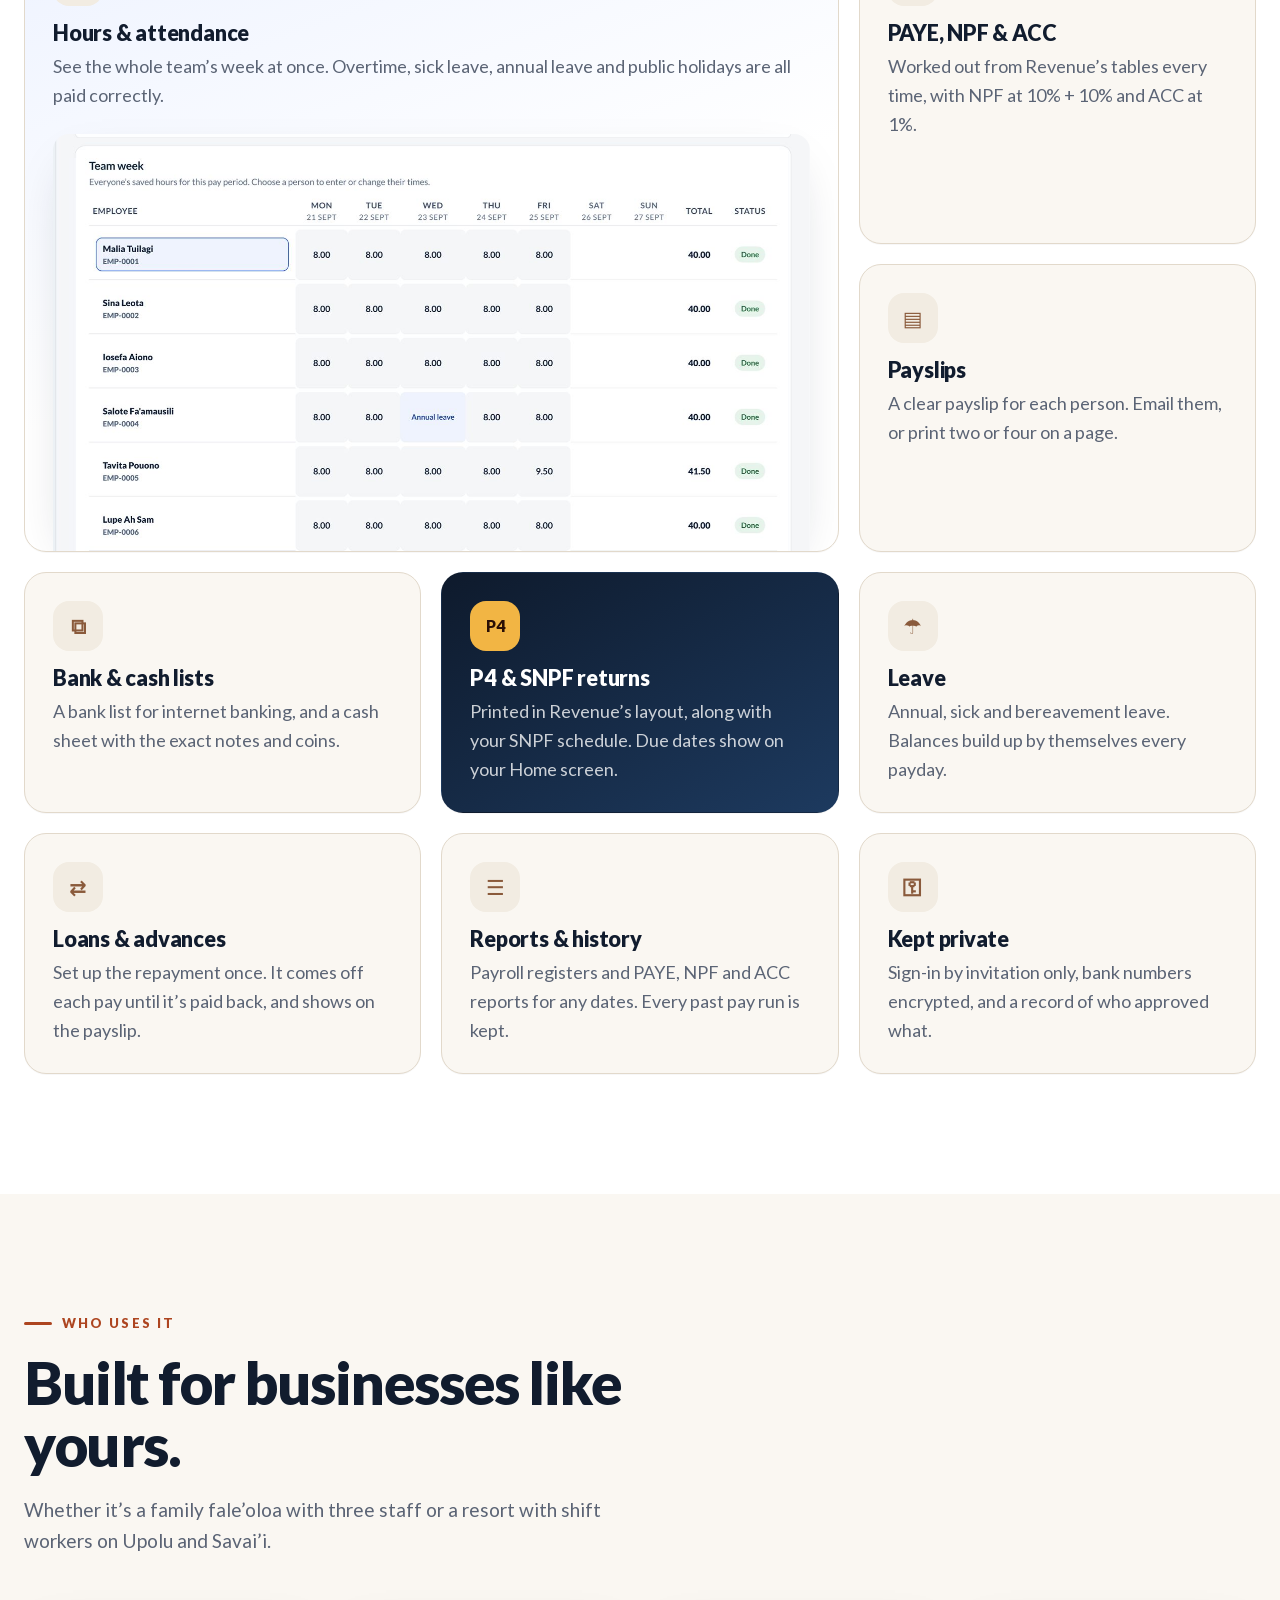
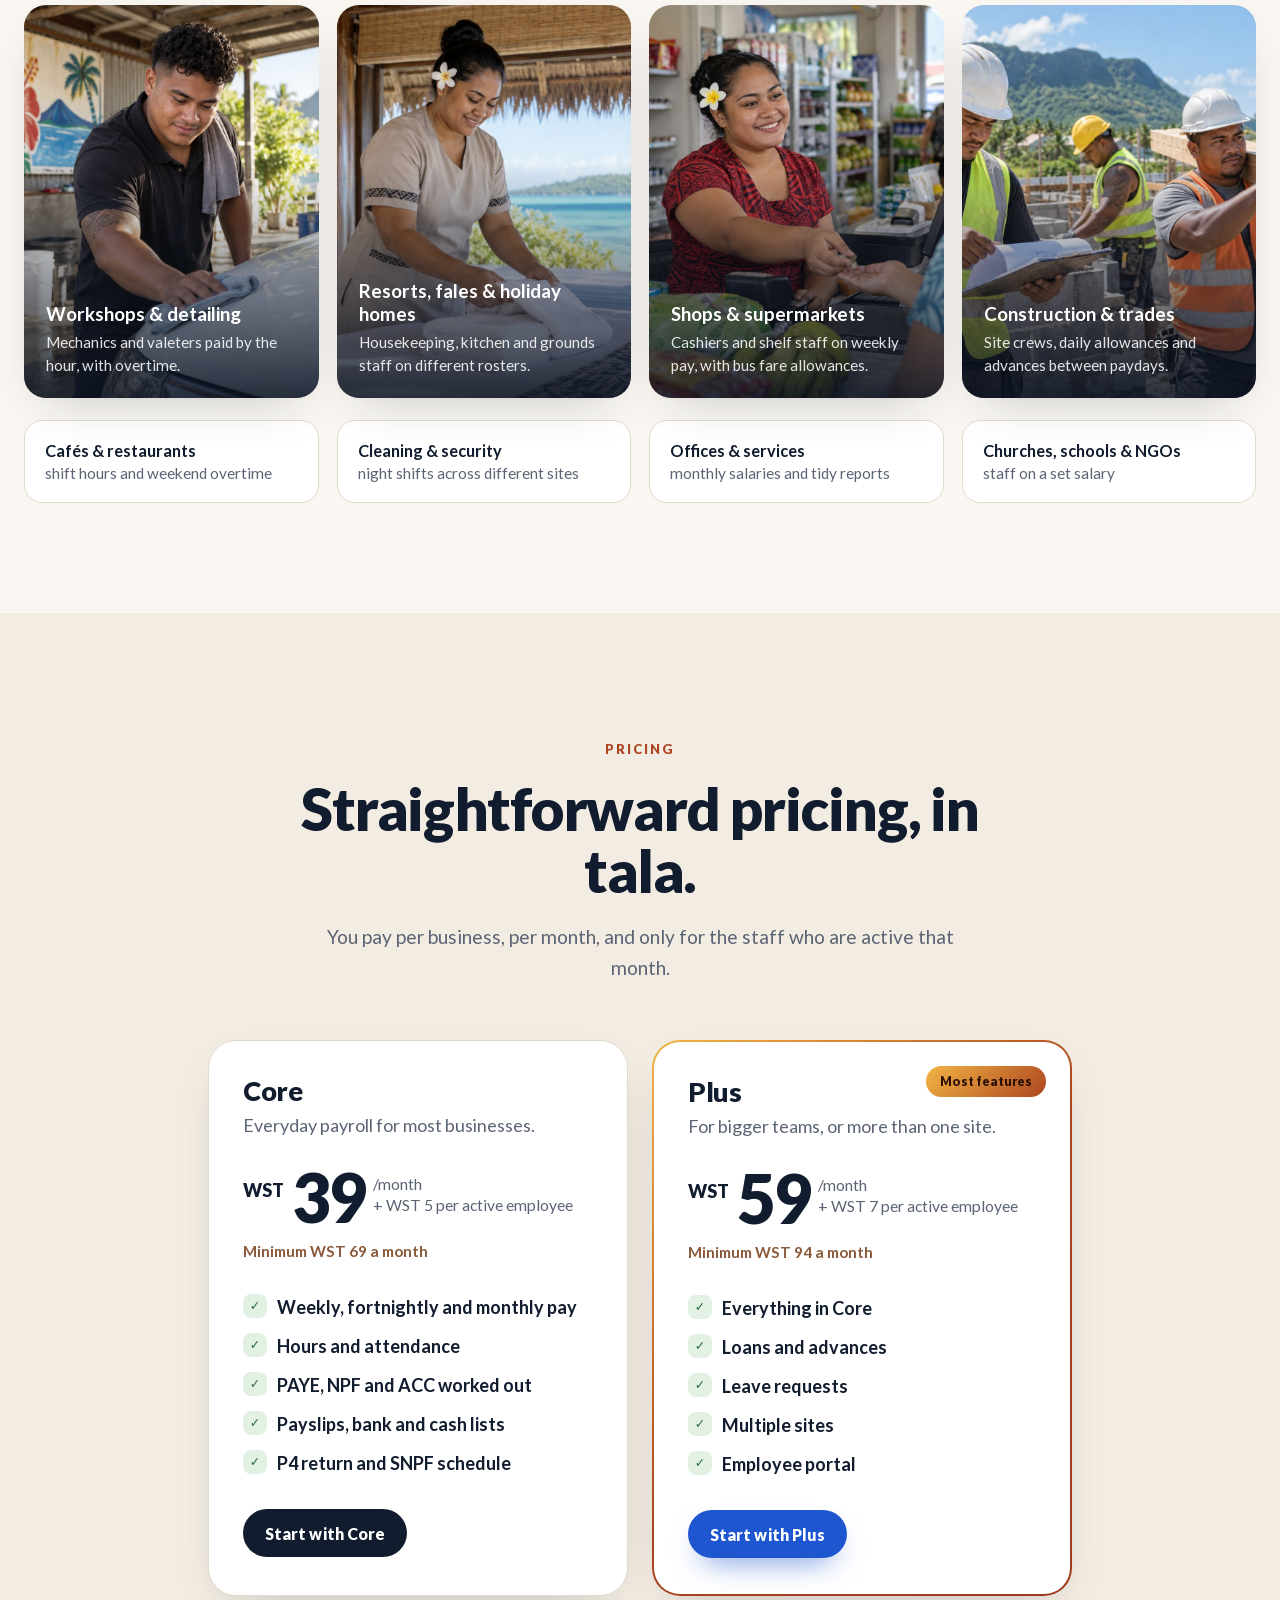
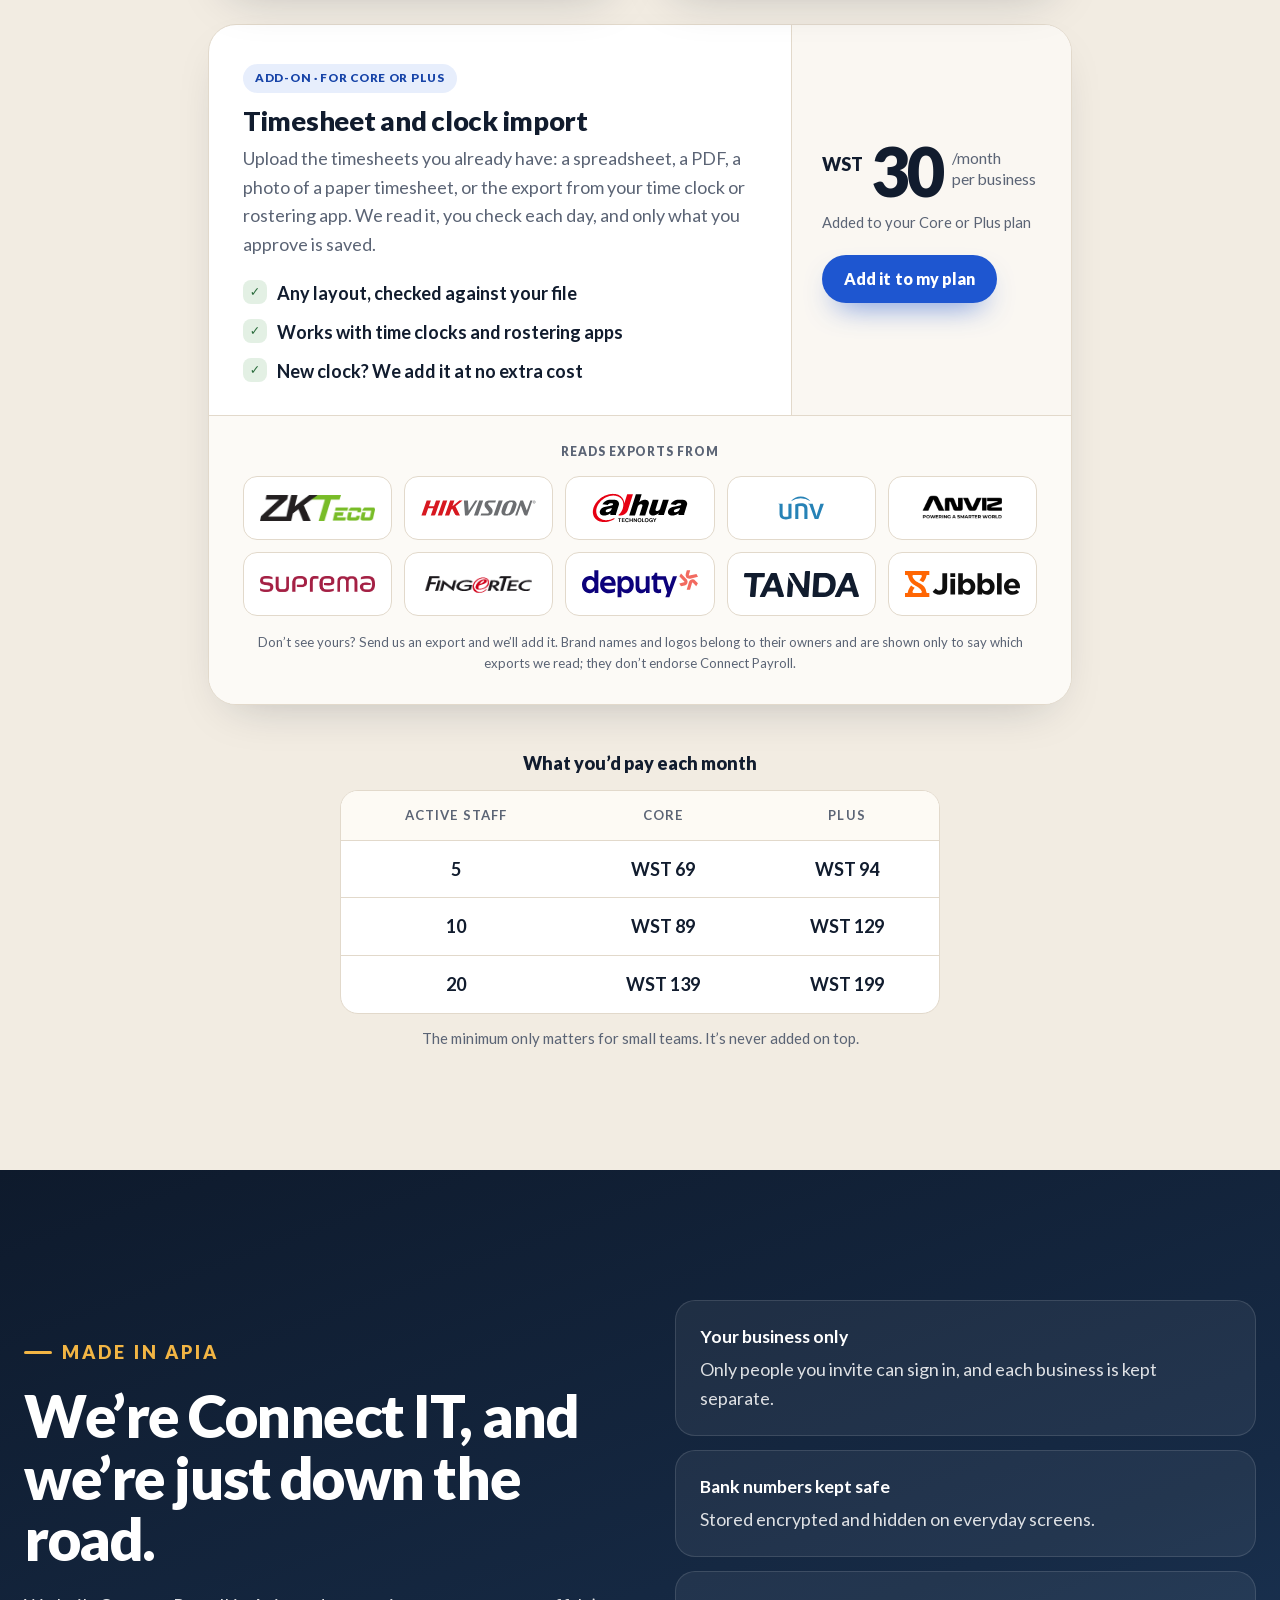
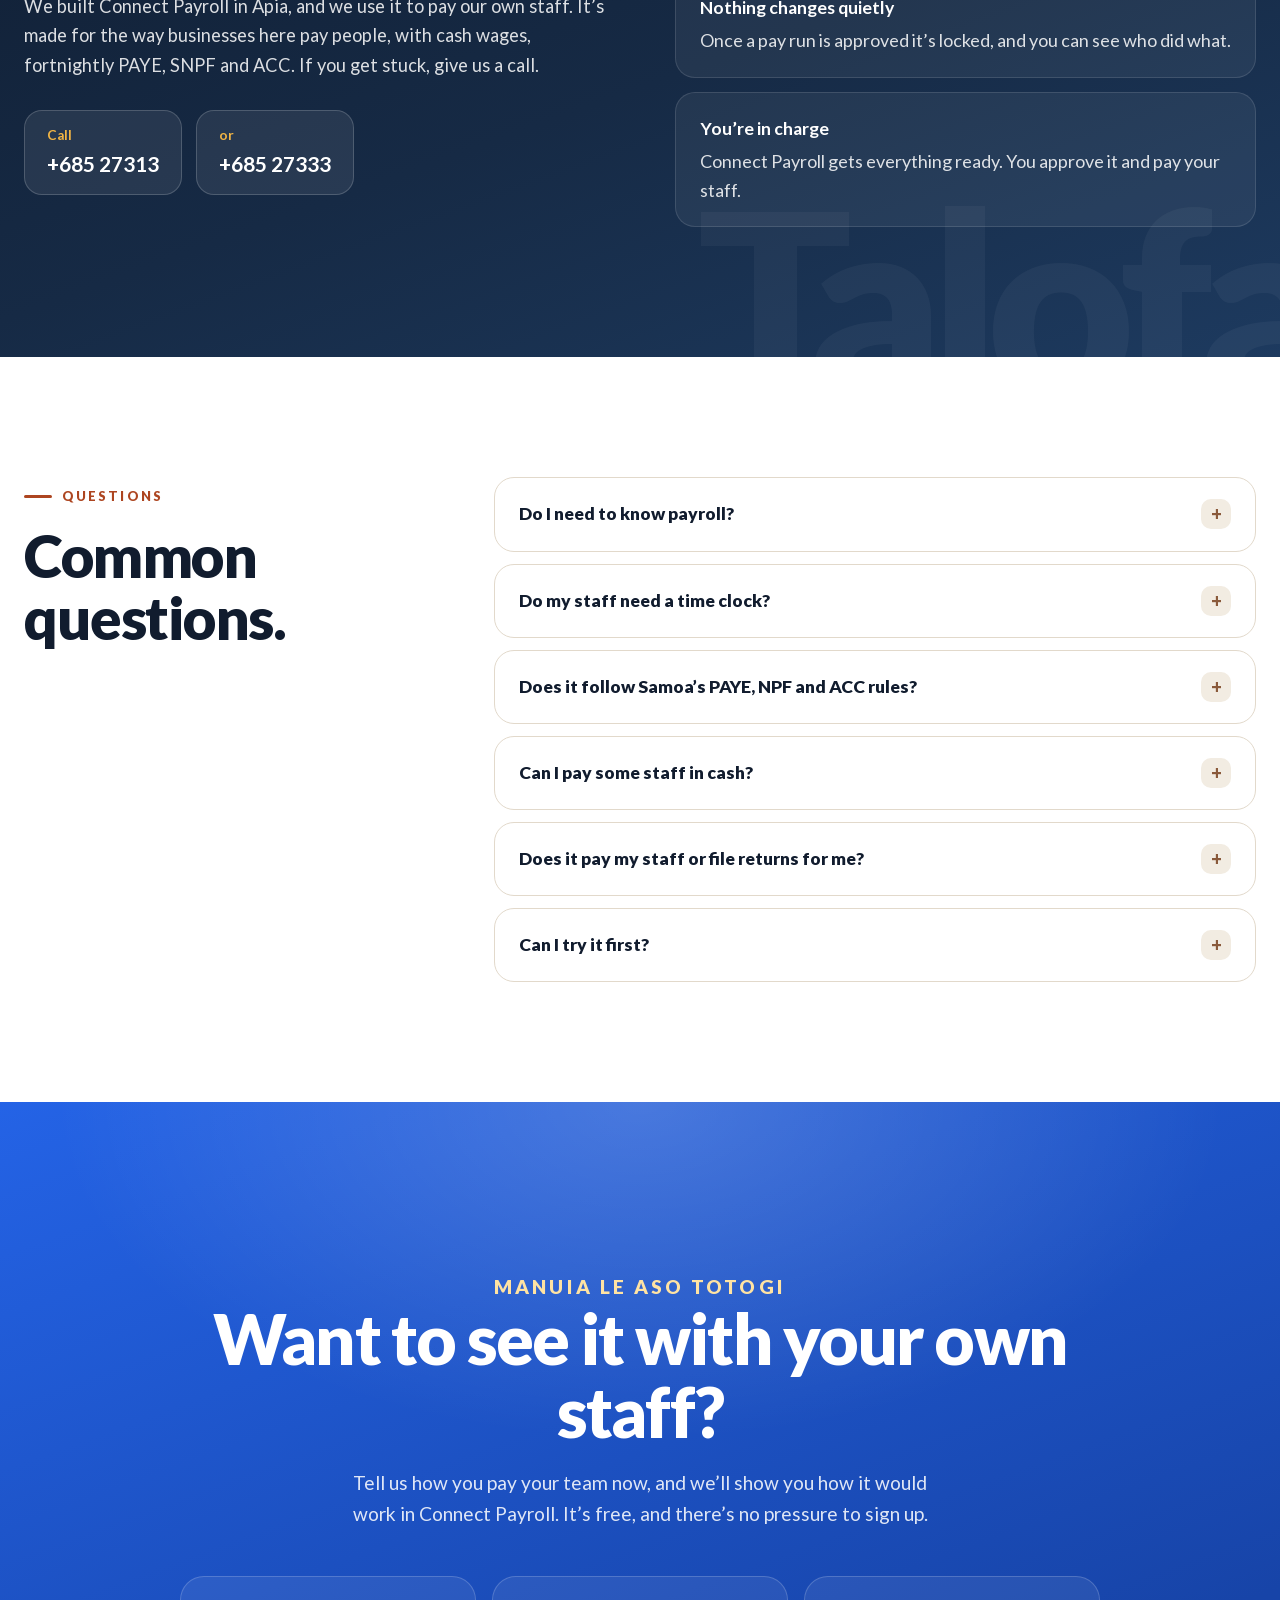
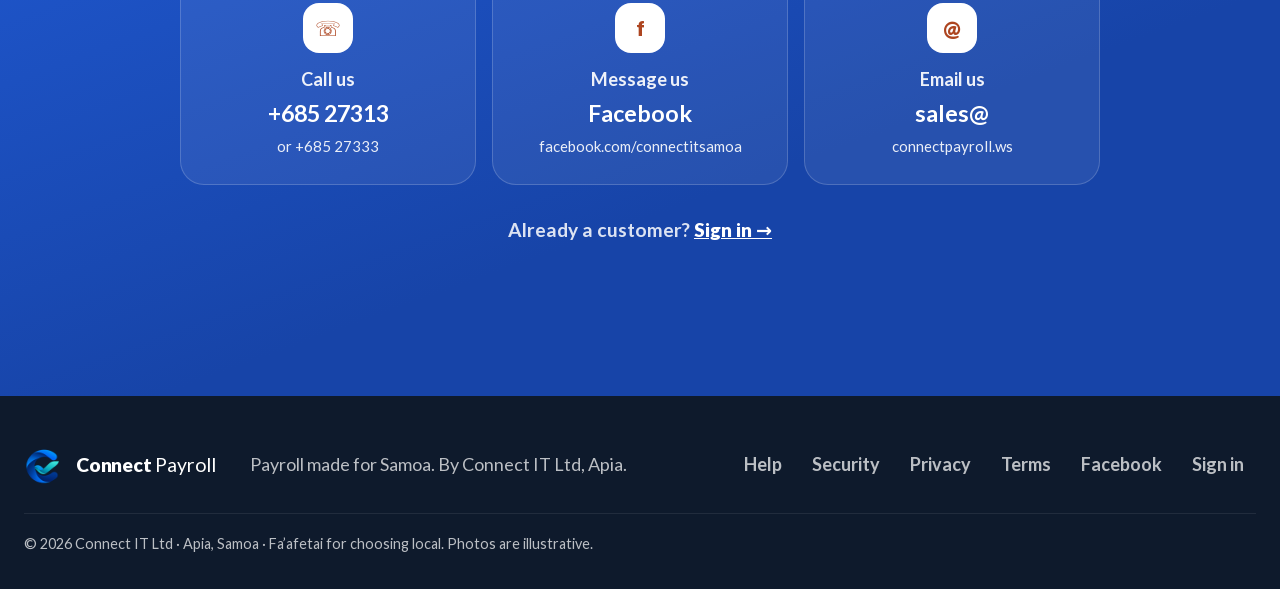
==== commit 4538eb3d: "Tidy the timesheet and clock import add-on card; even full-colour logo tiles on every screen Co-Auth" ====
--- a/marketing/index.html
+++ b/marketing/index.html
@@ -322,36 +322,36 @@
             </article>
           </div>
           <article class="addon reveal" aria-labelledby="addon-title">
-            <div class="addon-copy">
-              <p class="addon-tag">Add-on for Core or Plus</p>
+            <div class="addon-main">
+              <p class="addon-tag">Add-on · for Core or Plus</p>
               <h3 id="addon-title">Timesheet and clock import</h3>
-              <p class="plan-for">Upload the timesheets you already keep and we read them for you: Excel, CSV, PDF, a photo of a paper timesheet, or the export from your time clock or rostering app. You check each day before anything is saved.</p>
-              <ul class="ticks">
+              <p class="addon-lede">Upload the timesheets you already have: a spreadsheet, a PDF, a photo of a paper timesheet, or the export from your time clock or rostering app. We read it, you check each day, and only what you approve is saved.</p>
+              <ul class="ticks addon-ticks">
                 <li>Any layout, checked against your file</li>
-                <li>ZKTeco, Hikvision, Dahua, Uniview, Anviz, Suprema, FingerTec and more</li>
-                <li>Apps like Deputy, Tanda and Jibble</li>
-                <li>Using a different clock? Send us an export and we’ll add it at no extra cost</li>
+                <li>Works with time clocks and rostering apps</li>
+                <li>New clock? We add it at no extra cost</li>
               </ul>
             </div>
             <div class="addon-price">
               <p class="price"><span class="cur">WST</span><b>30</b><span class="per">/month<br>per business</span></p>
-              <a class="btn btn-ocean" href="#contact">Add it to my plan</a>
+              <p class="addon-price-note">Added to your Core or Plus plan</p>
+              <a class="btn btn-primary" href="#contact">Add it to my plan</a>
             </div>
             <div class="brands">
               <p class="brands-label">Reads exports from</p>
               <ul class="brand-logos">
-                <li><img src="assets/brands/zkteco.png" alt="ZKTeco" width="96" height="22" loading="lazy"></li>
-                <li><img src="assets/brands/hikvision.svg" alt="Hikvision" width="120" height="16" loading="lazy"></li>
-                <li><img src="assets/brands/dahua.svg" alt="Dahua" width="84" height="26" loading="lazy"></li>
-                <li><img src="assets/brands/uniview.svg" alt="Uniview" width="44" height="26" loading="lazy"></li>
-                <li><img src="assets/brands/anviz.png" alt="Anviz" width="80" height="24" loading="lazy"></li>
-                <li><img src="assets/brands/suprema.png" alt="Suprema" width="110" height="15" loading="lazy"></li>
-                <li><img src="assets/brands/fingertec.png" alt="FingerTec" width="104" height="24" loading="lazy"></li>
-                <li><img src="assets/brands/deputy.svg" alt="Deputy" width="94" height="23" loading="lazy"></li>
-                <li><img src="assets/brands/tanda.svg" alt="Tanda" width="80" height="24" loading="lazy"></li>
-                <li><img src="assets/brands/jibble.svg" alt="Jibble" width="80" height="24" loading="lazy"></li>
+                <li><img src="assets/brands/zkteco.png" alt="ZKTeco" width="500" height="115" loading="lazy" decoding="async"></li>
+                <li><img src="assets/brands/hikvision.svg" alt="Hikvision" width="1024" height="137" loading="lazy" decoding="async"></li>
+                <li><img src="assets/brands/dahua.svg" alt="Dahua" width="1024" height="318" loading="lazy" decoding="async"></li>
+                <li><img src="assets/brands/uniview.svg" alt="Uniview" width="250" height="150" loading="lazy" decoding="async"></li>
+                <li><img src="assets/brands/anviz.png" alt="Anviz" width="600" height="180" loading="lazy" decoding="async"></li>
+                <li><img src="assets/brands/suprema.png" alt="Suprema" width="1420" height="198" loading="lazy" decoding="async"></li>
+                <li><img src="assets/brands/fingertec.png" alt="FingerTec" width="130" height="30" loading="lazy" decoding="async"></li>
+                <li><img src="assets/brands/deputy.svg" alt="Deputy" width="118" height="29" loading="lazy" decoding="async"></li>
+                <li><img src="assets/brands/tanda.svg" alt="Tanda" width="153" height="34" loading="lazy" decoding="async"></li>
+                <li><img src="assets/brands/jibble.svg" alt="Jibble" width="364" height="84" loading="lazy" decoding="async"></li>
               </ul>
-              <small>Brand names and logos belong to their owners and are shown only to say which exports we read. They don’t endorse Connect Payroll.</small>
+              <p class="brands-note">Don’t see yours? Send us an export and we’ll add it. Brand names and logos belong to their owners and are shown only to say which exports we read; they don’t endorse Connect Payroll.</p>
             </div>
           </article>
           <div class="examples reveal">
--- a/marketing/styles.css
+++ b/marketing/styles.css
@@ -339,18 +339,21 @@
 .plan .btn { justify-self: start; }
 .plan-featured { background: linear-gradient(var(--white), var(--white)) padding-box, linear-gradient(135deg, var(--sun), var(--coral), var(--hibiscus)) border-box; border: 2px solid transparent; }
 .ribbon { position: absolute; top: 24px; right: 24px; padding: 6px 14px; border-radius: 999px; background: linear-gradient(135deg, var(--sun), var(--coral)); color: #2a0f05; font-weight: 900; font-size: .78rem; }
-.addon { max-width: 864px; margin: 24px auto 0; padding: 32px 34px; border-radius: 28px; background: var(--white); border: 1px dashed var(--line); box-shadow: var(--shadow-soft); display: grid; grid-template-columns: minmax(0, 1fr) auto; gap: 28px; align-items: center; }
-.addon h3 { font-size: 1.5rem; }
-.addon-tag { font-weight: 900; font-size: .78rem; text-transform: uppercase; letter-spacing: .08em; color: var(--siapo); margin-bottom: 6px; }
-.addon .ticks { margin-top: 18px; }
-.addon-price { display: grid; gap: 16px; justify-items: start; }
-.addon-price .price { margin-top: 0; }
-.brands { grid-column: 1 / -1; border-top: 1px solid var(--line); padding-top: 22px; }
-.brands-label { font-weight: 900; font-size: .78rem; text-transform: uppercase; letter-spacing: .08em; color: var(--muted); margin-bottom: 14px; }
-.brand-logos { list-style: none; margin: 0; padding: 0; display: flex; flex-wrap: wrap; align-items: center; gap: 18px 30px; }
-.brand-logos img { display: block; height: 24px; width: auto; max-width: 120px; object-fit: contain; filter: grayscale(1) brightness(0); opacity: .55; }
-.brands small { display: block; margin-top: 16px; color: var(--muted); font-size: .8rem; }
-.examples { max-width: 600px; margin: 44px auto 0; text-align: center; }
+.addon { max-width: 864px; margin: 28px auto 0; border-radius: 28px; background: var(--white); border: 1px solid var(--line); box-shadow: var(--shadow-soft); display: grid; grid-template-columns: minmax(0, 1fr) 280px; overflow: hidden; }
+.addon-main { padding: 36px 34px 30px; }
+.addon-tag { display: inline-block; padding: 5px 12px; border-radius: 999px; background: #e7eefc; color: var(--blue-dark); font-weight: 900; font-size: .74rem; letter-spacing: .06em; text-transform: uppercase; margin-bottom: 14px; }
+.addon h3 { font-size: 1.7rem; }
+.addon-lede { color: var(--muted); margin-top: 8px; }
+.addon-ticks { margin-top: 20px; }
+.addon-price { padding: 36px 30px; background: var(--sand); border-left: 1px solid var(--line); display: flex; flex-direction: column; justify-content: center; align-items: flex-start; gap: 6px; }
+.addon-price .price { margin: 0; }
+.addon-price-note { color: var(--muted); font-size: .92rem; margin-bottom: 14px; }
+.brands { grid-column: 1 / -1; padding: 26px 34px 30px; border-top: 1px solid var(--line); background: #fcfaf6; }
+.brands-label { font-weight: 900; font-size: .76rem; text-transform: uppercase; letter-spacing: .08em; color: var(--muted); margin-bottom: 14px; text-align: center; }
+.brand-logos { list-style: none; margin: 0; padding: 0; display: grid; grid-template-columns: repeat(5, minmax(0, 1fr)); gap: 12px; }
+.brand-logos li { height: 64px; display: flex; align-items: center; justify-content: center; padding: 12px 16px; background: var(--white); border: 1px solid var(--line); border-radius: 14px; }
+.brand-logos img { display: block; width: 100%; height: 100%; max-height: 30px; object-fit: contain; }
+.brands-note { margin-top: 16px; color: var(--muted); font-size: .82rem; text-align: center; }.examples { max-width: 600px; margin: 44px auto 0; text-align: center; }
 .examples p { font-weight: 900; color: var(--ink); margin-bottom: 12px; }
 .examples table { width: 100%; border-collapse: separate; border-spacing: 0; background: var(--white); border-radius: 18px; overflow: hidden; border: 1px solid var(--line); font-variant-numeric: tabular-nums; }
 .examples th, .examples td { padding: 14px 18px; border-bottom: 1px solid var(--line); }
@@ -492,7 +495,13 @@
   .fits-photos, .fits-more { grid-template-columns: minmax(0, 1fr); }
   .fit-photo { aspect-ratio: 4 / 3; }
   .bento, .plans, .contact-cards, .legal-grid, .support-grid { grid-template-columns: minmax(0, 1fr); }
-  .addon { grid-template-columns: minmax(0, 1fr); padding: 28px 24px; }
+  .addon { grid-template-columns: minmax(0, 1fr); }
+  .addon-main { padding: 28px 22px 24px; }
+  .addon-price { border-left: 0; border-top: 1px solid var(--line); padding: 24px 22px; }
+  .addon-price .btn { width: 100%; }
+  .brands { padding: 22px 16px 24px; }
+  .brand-logos { grid-template-columns: repeat(2, minmax(0, 1fr)); gap: 10px; }
+  .brand-logos li { height: 58px; }
   .legal-page .topbar-actions { display: flex; }
   .legal-page .topbar-actions .btn-primary { display: none; }
   .tile-wide { grid-column: auto; grid-row: auto; }
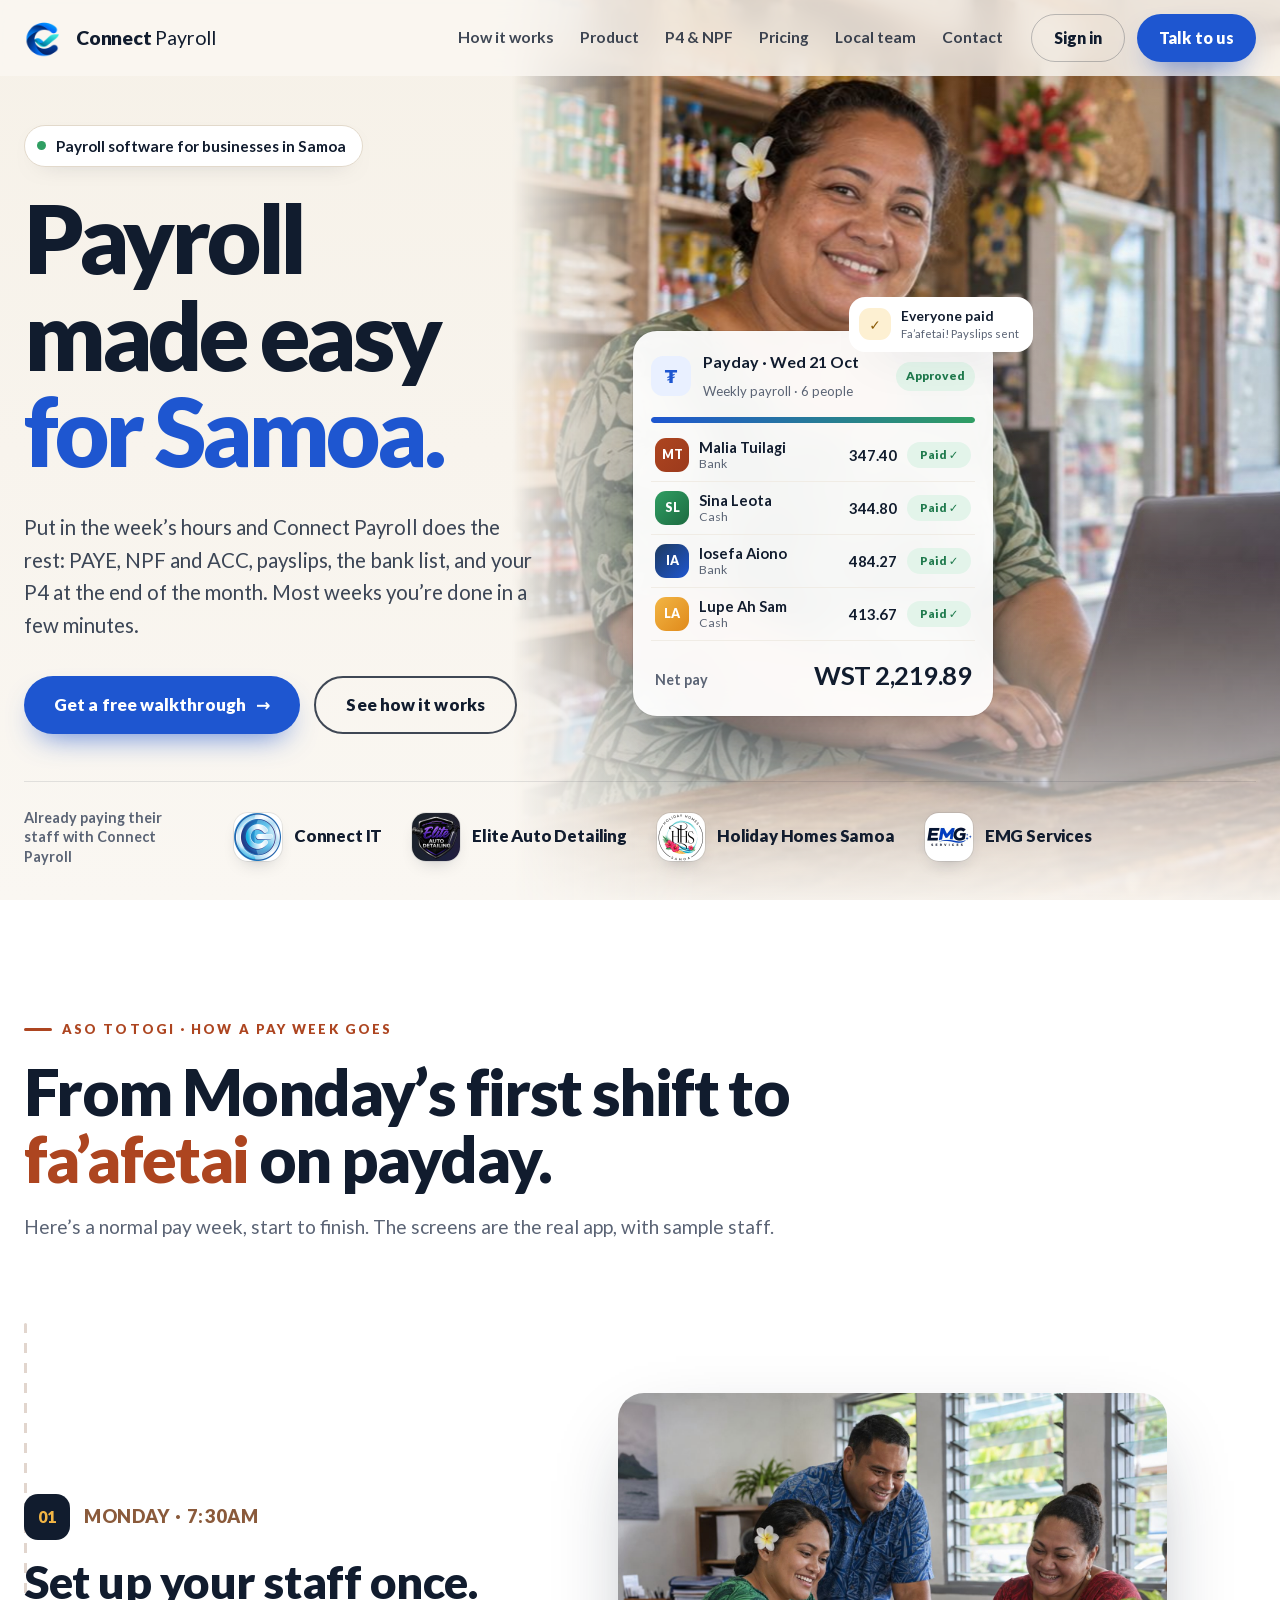
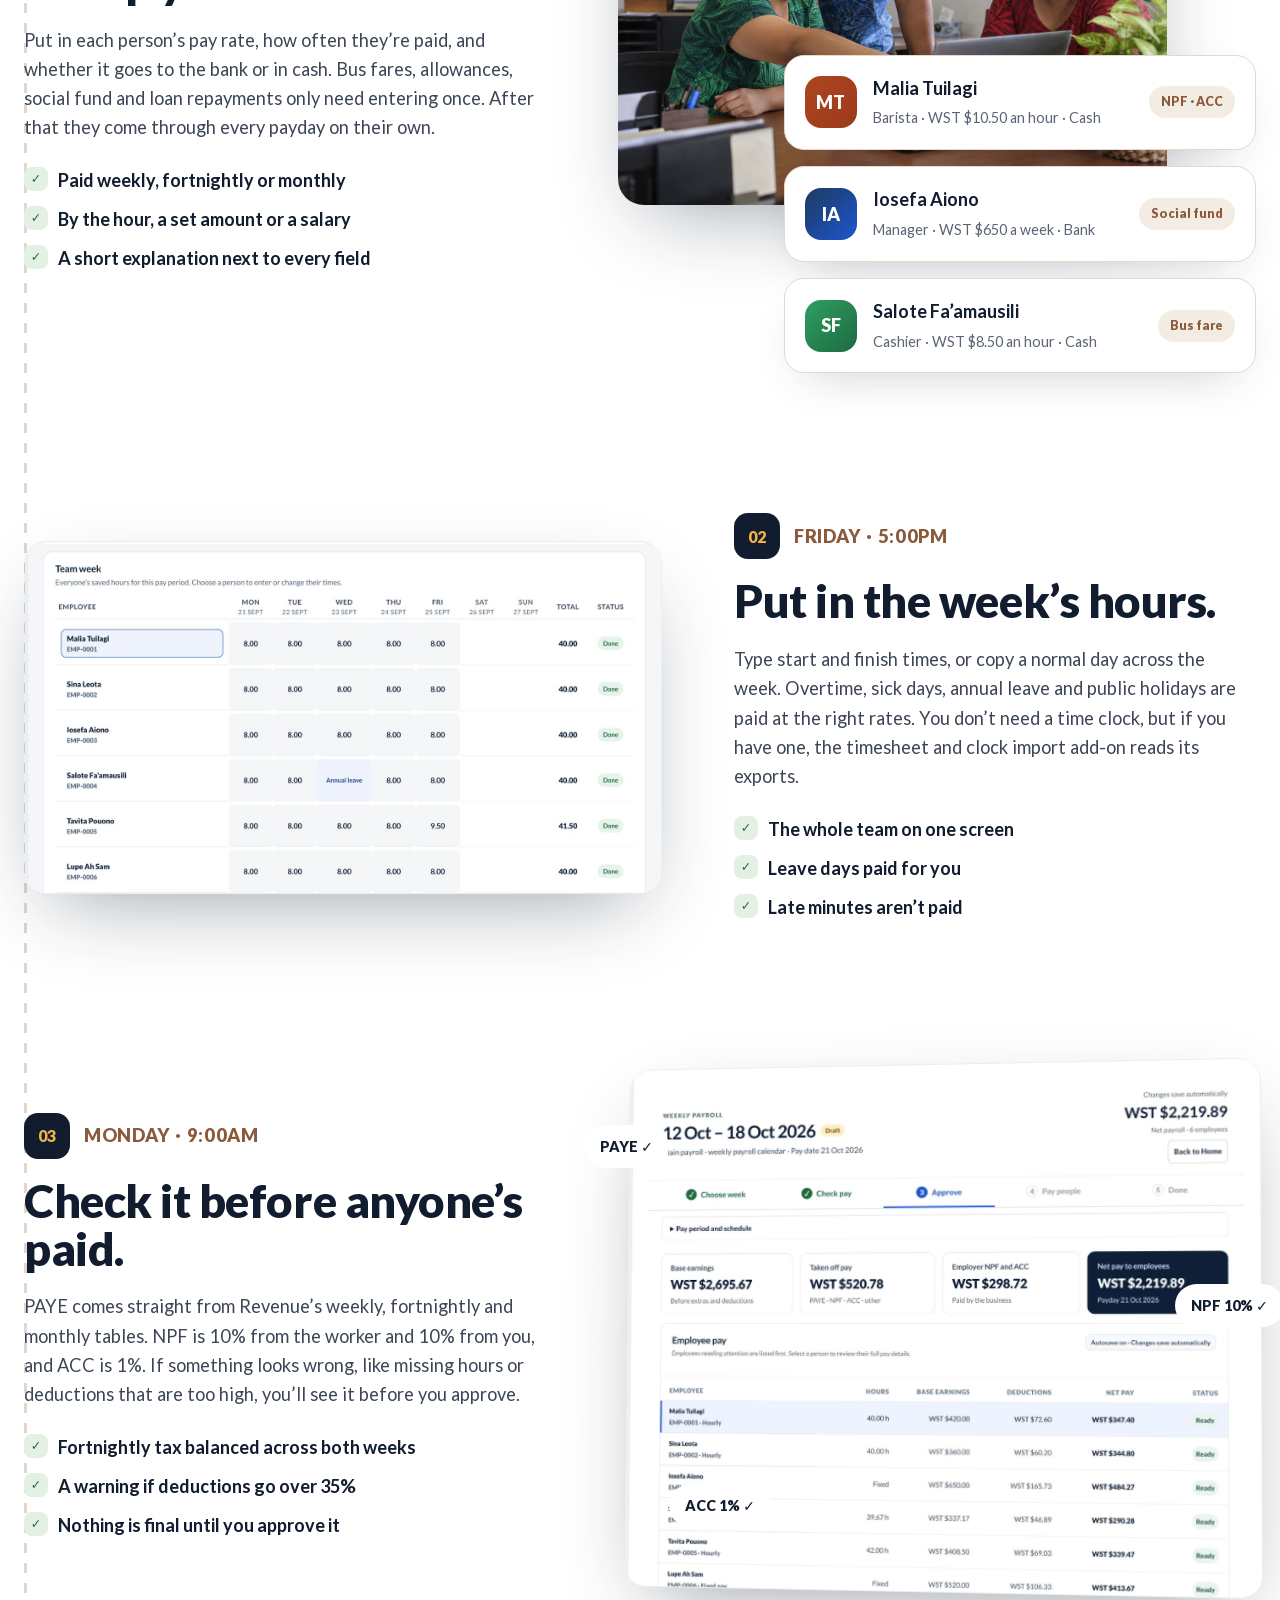
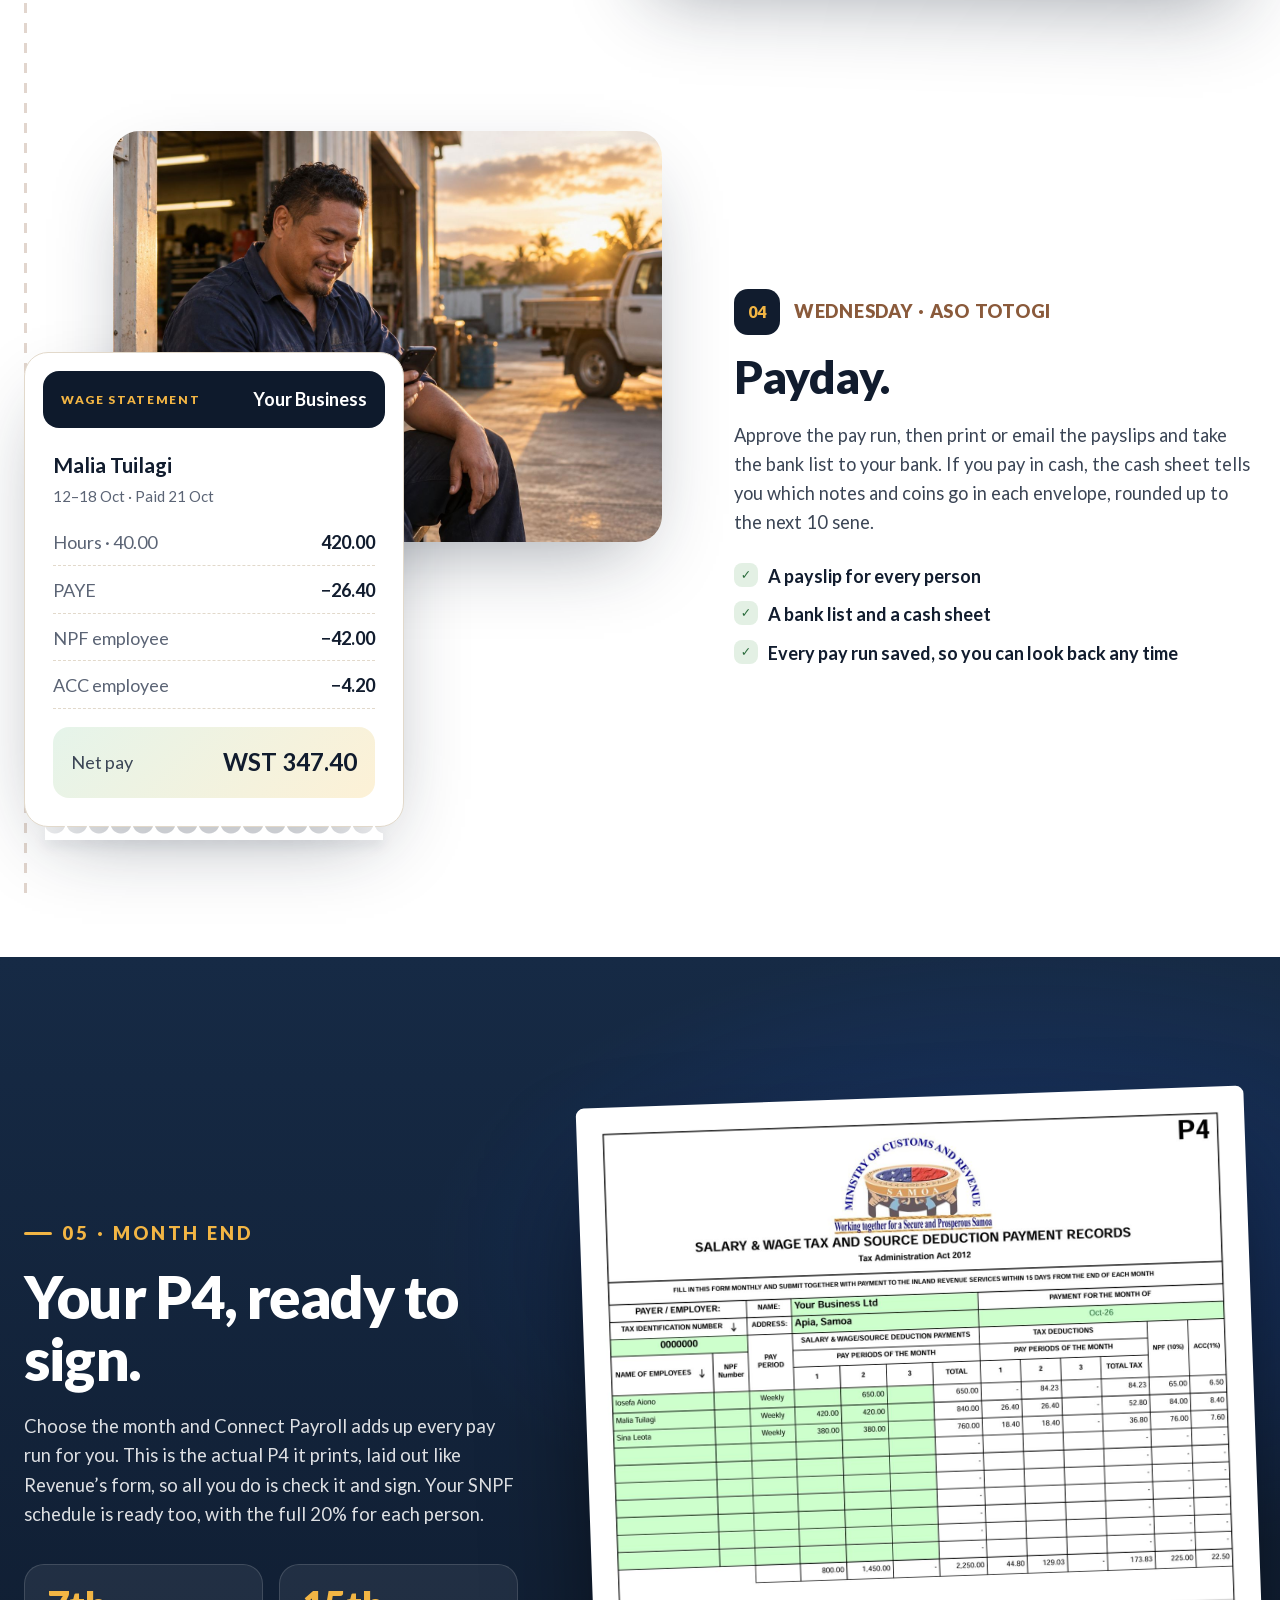
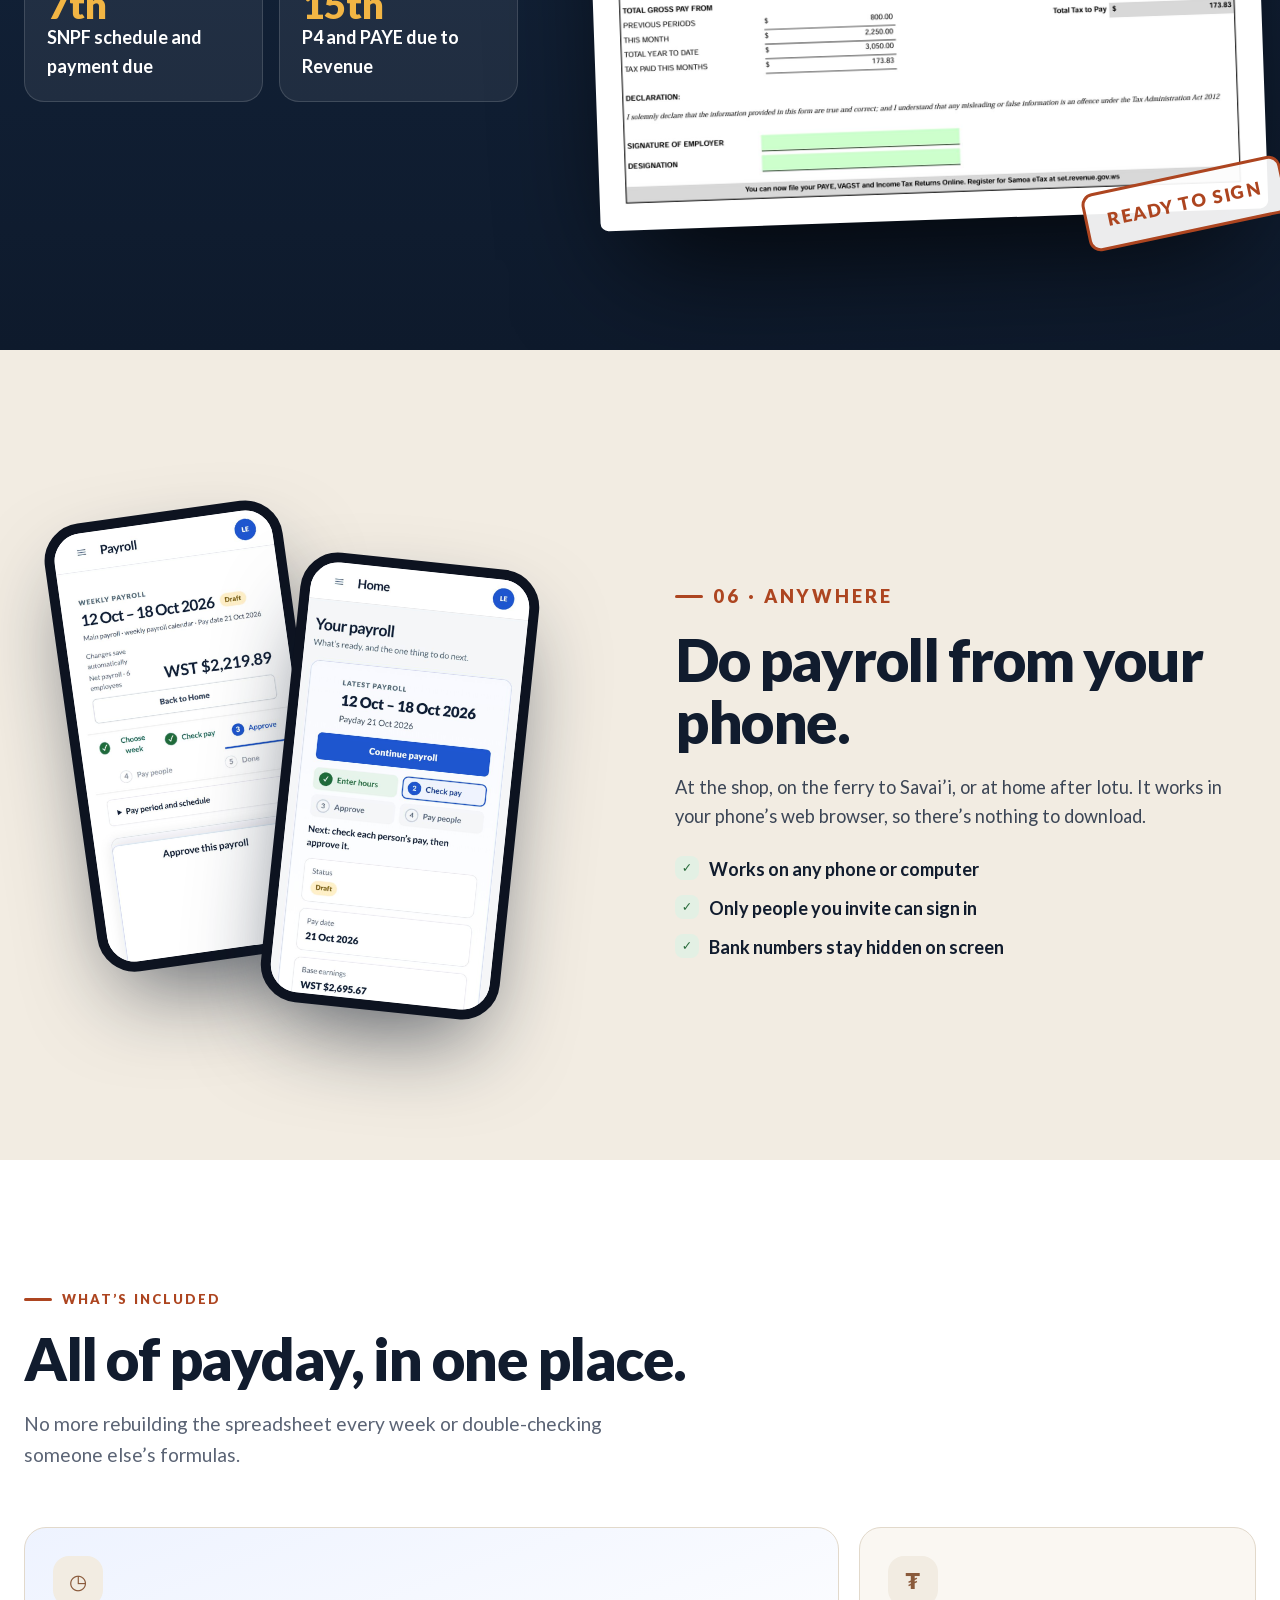
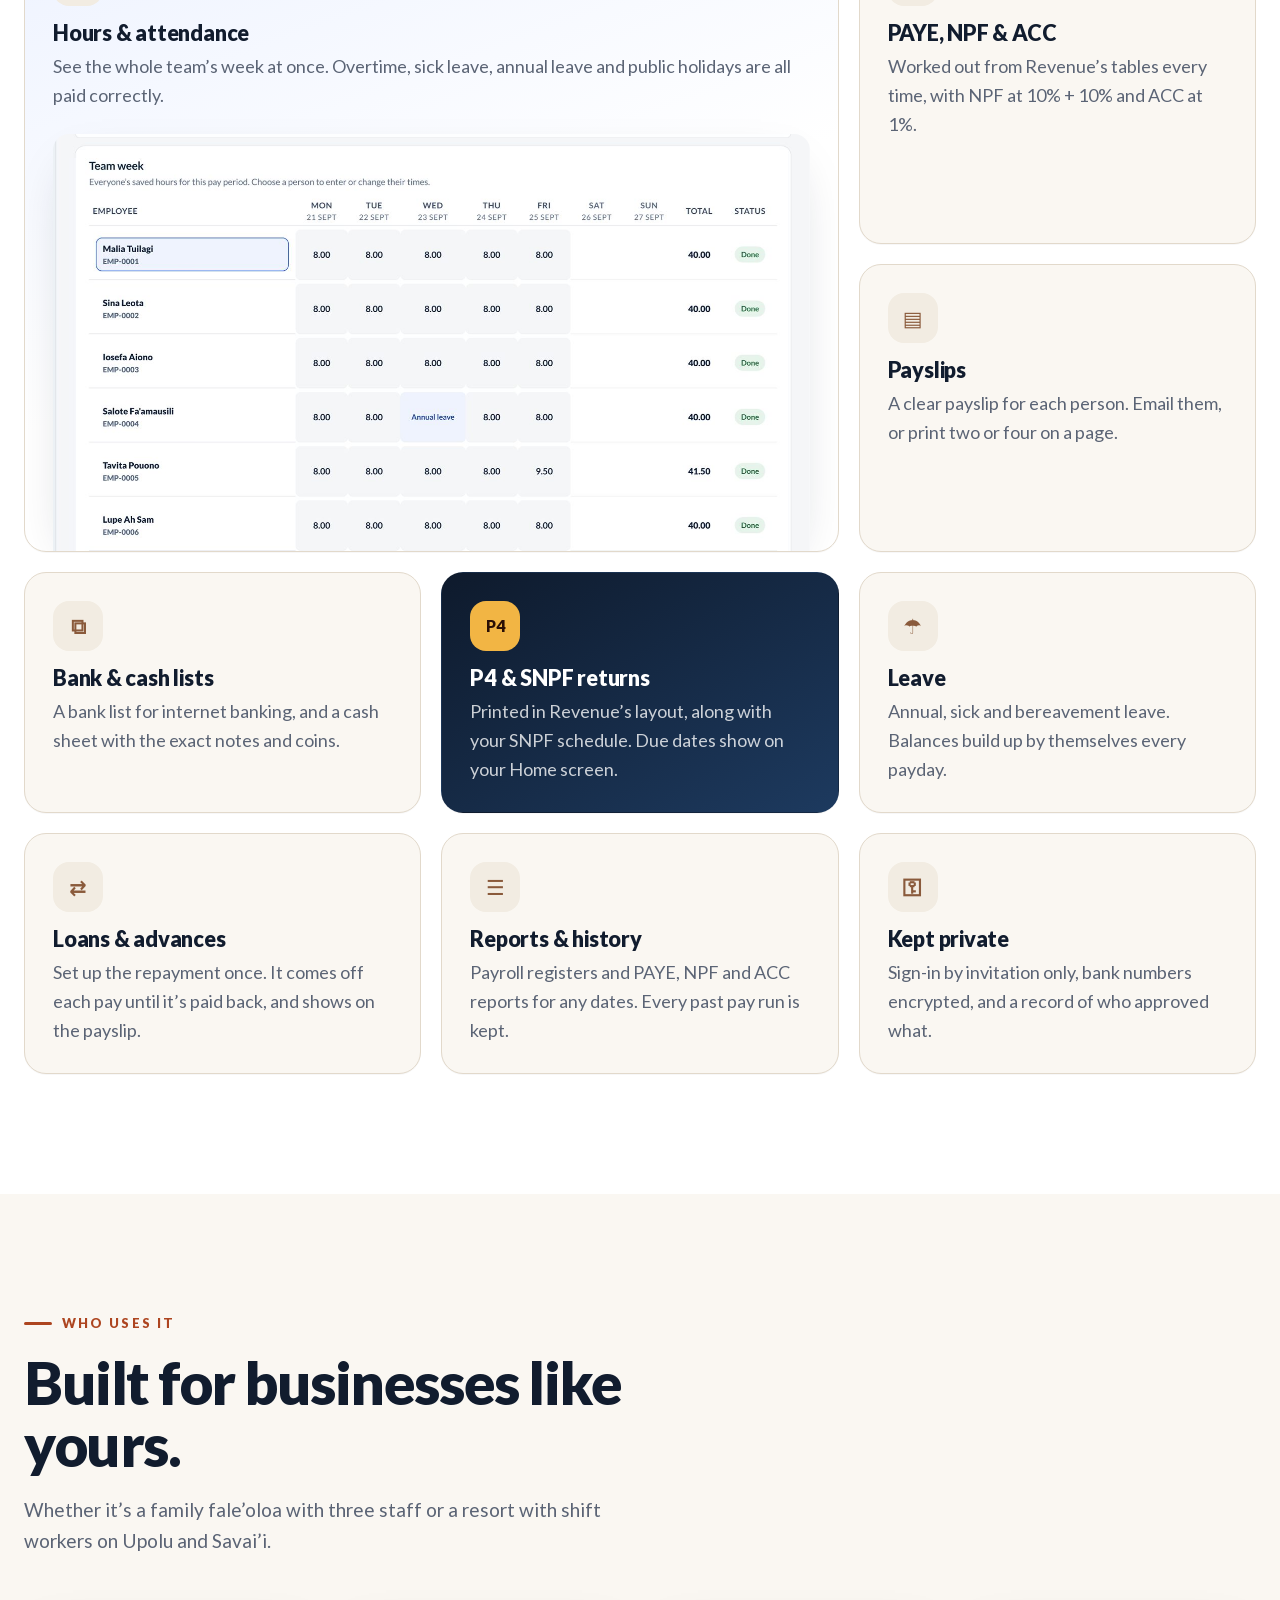
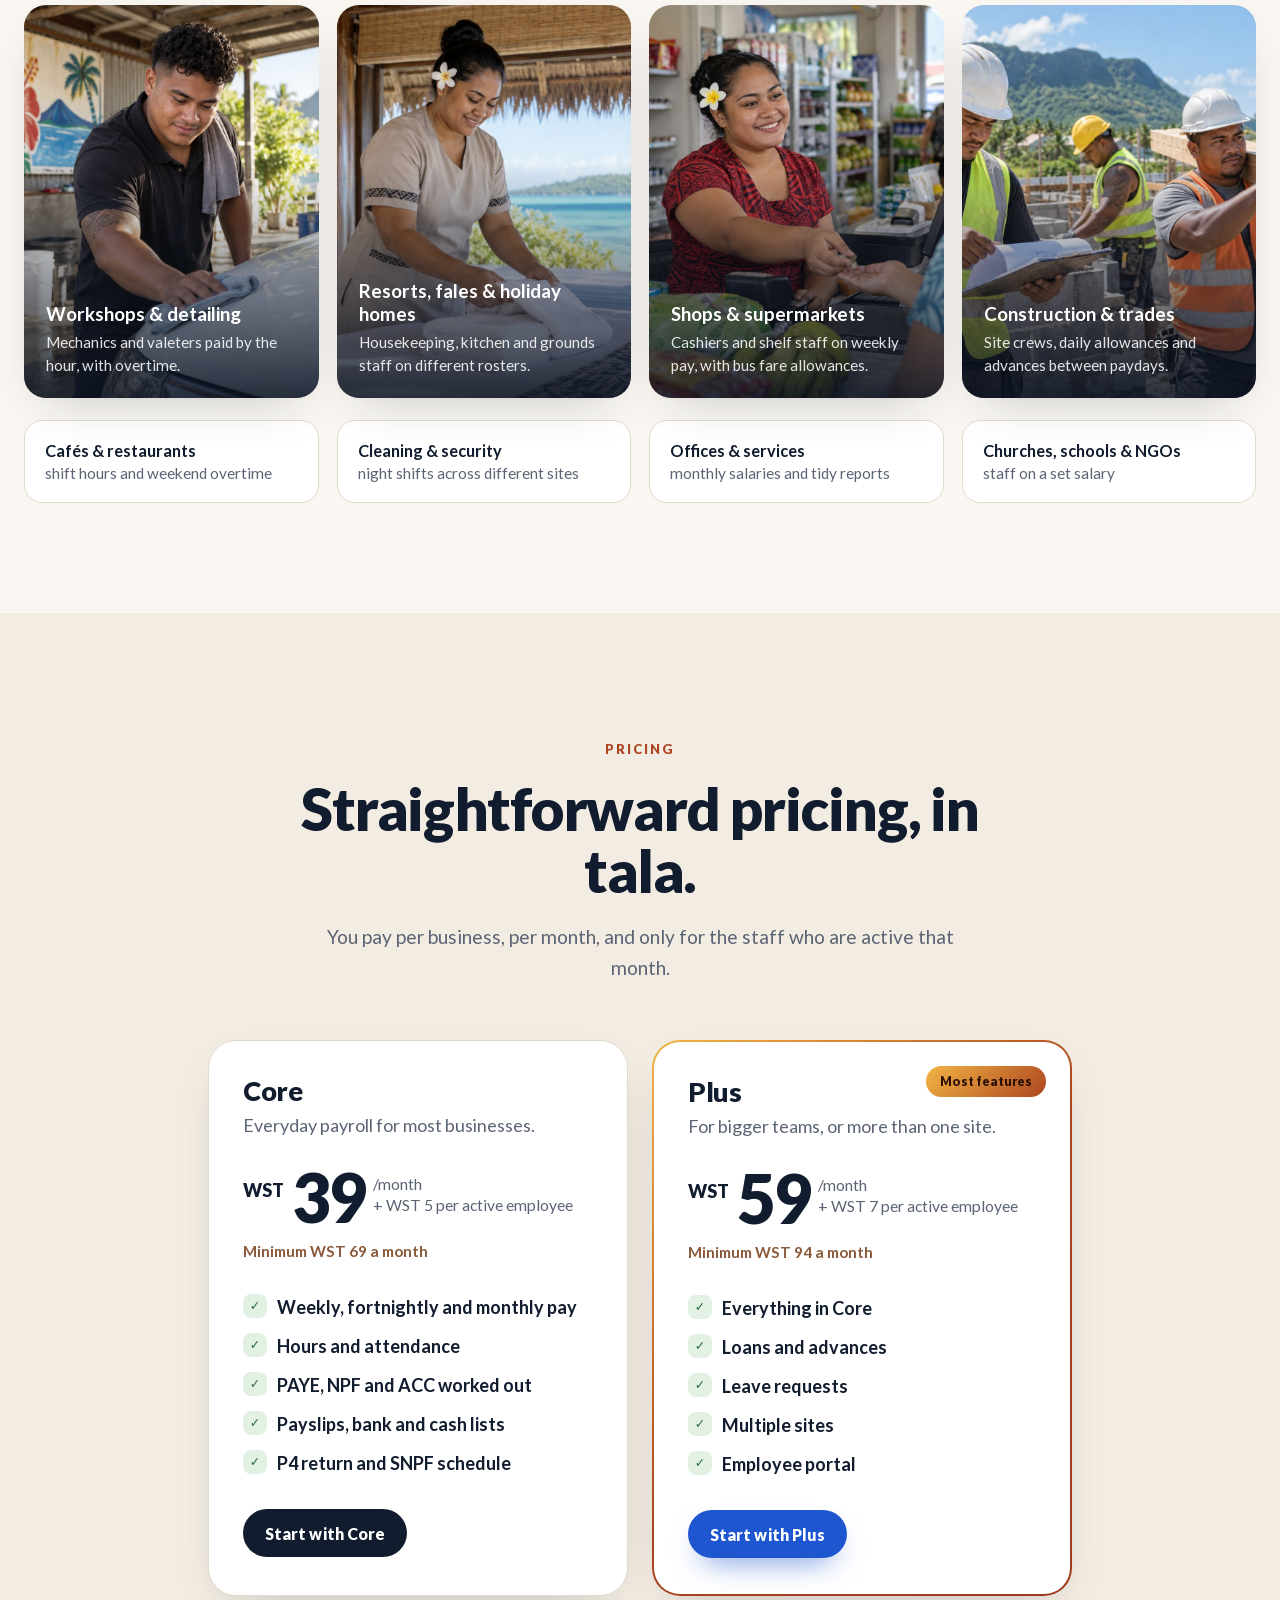
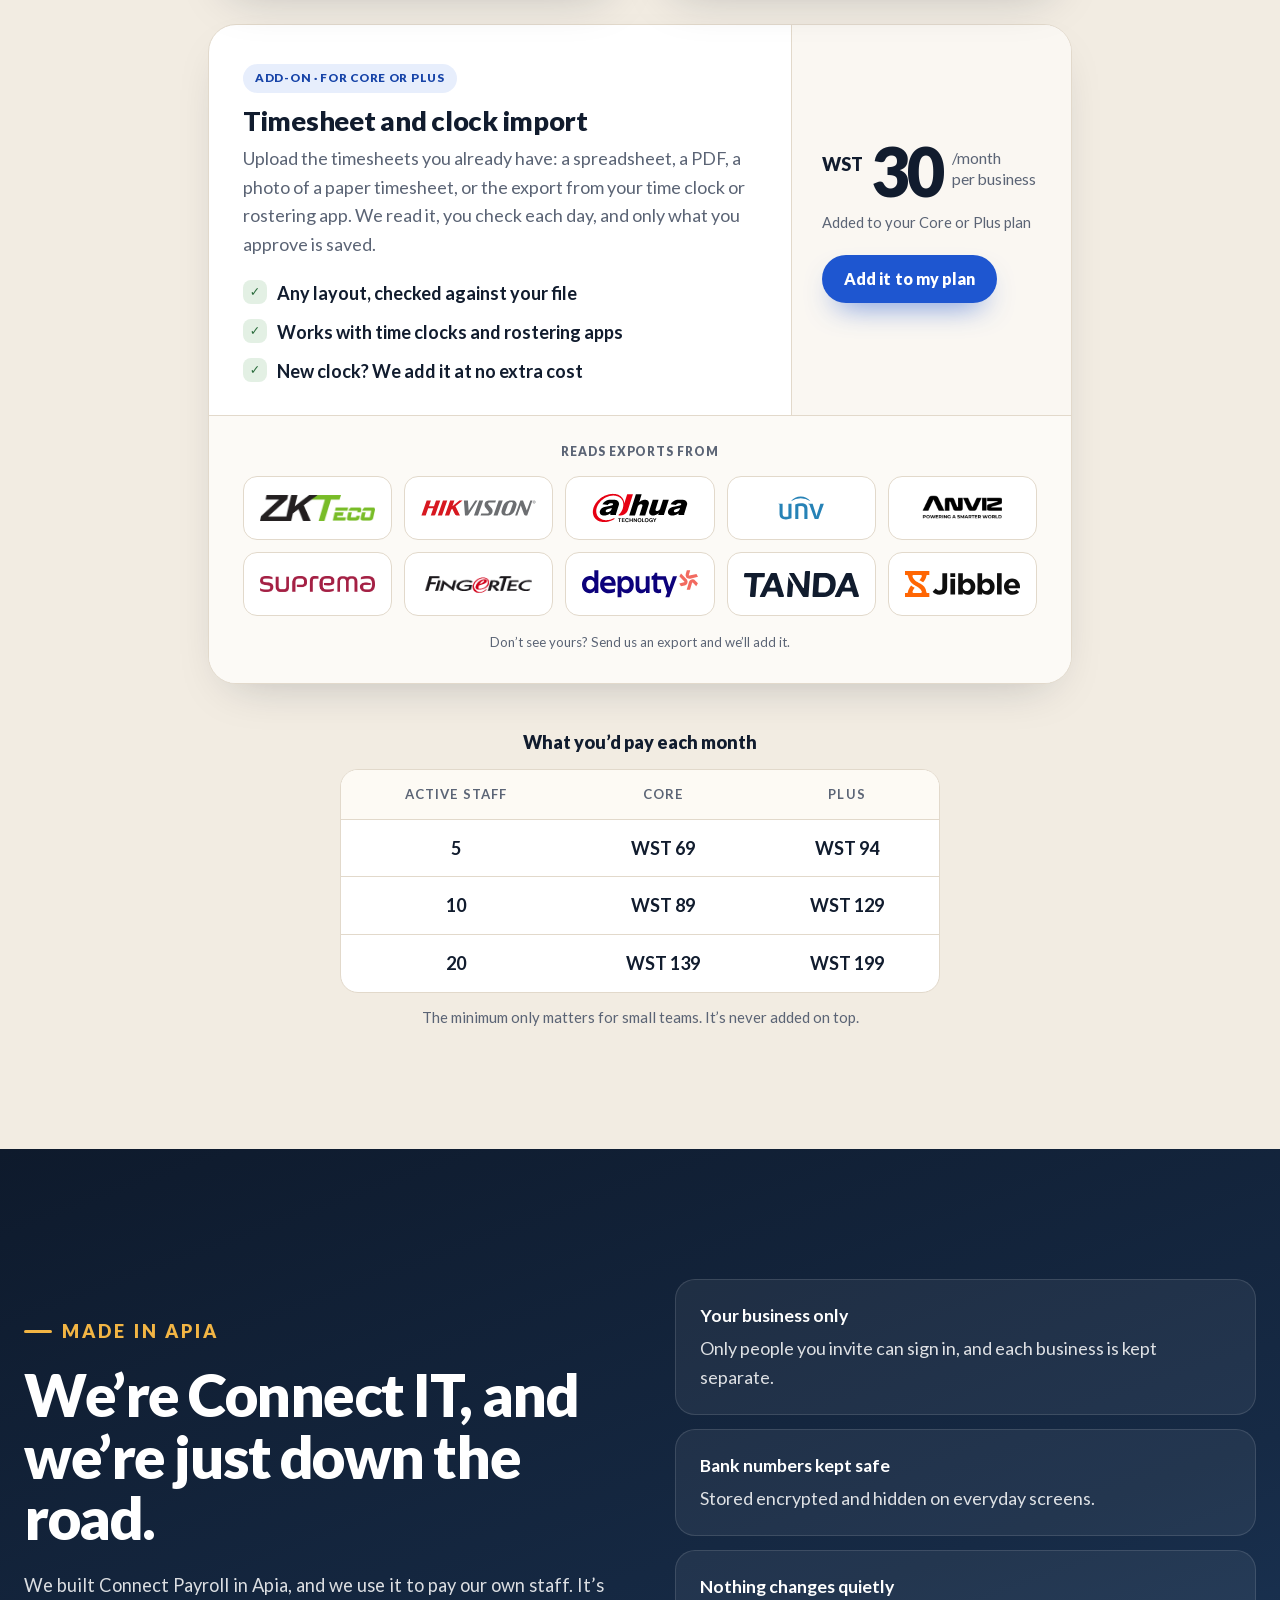
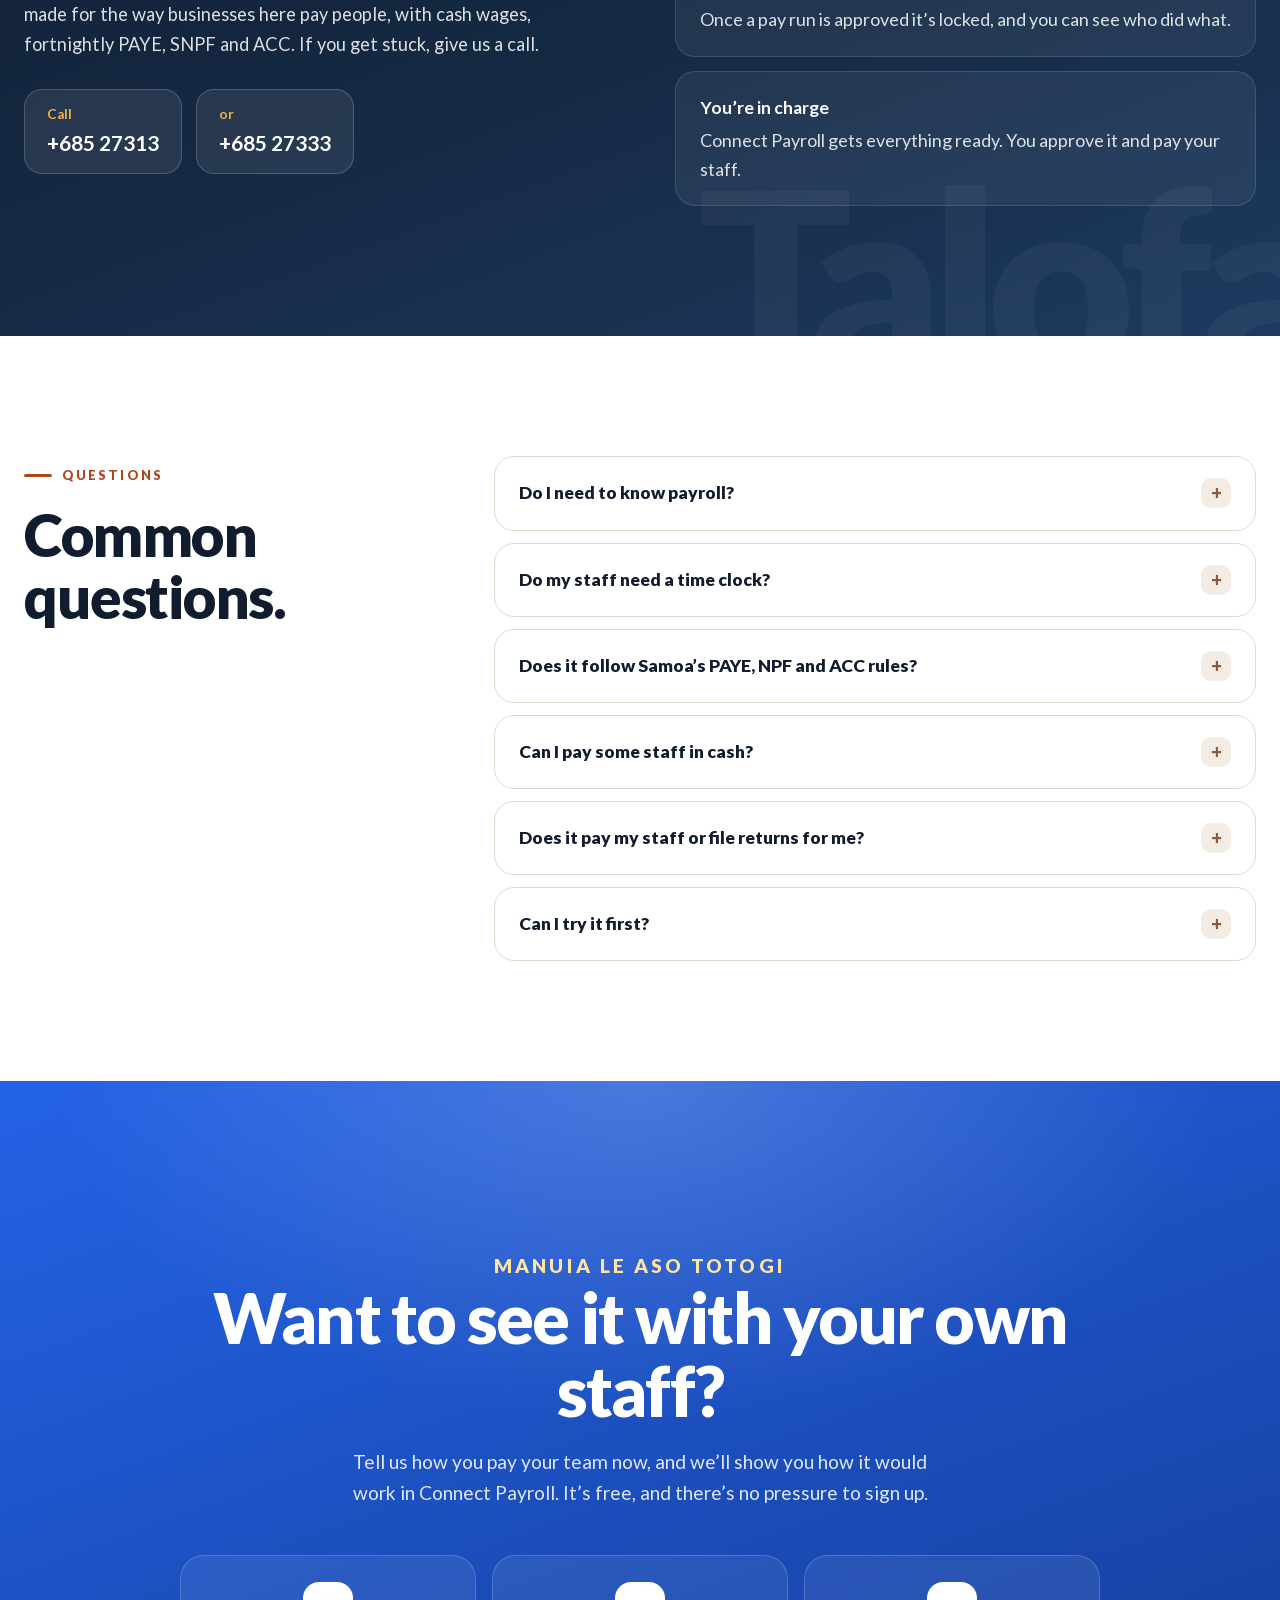
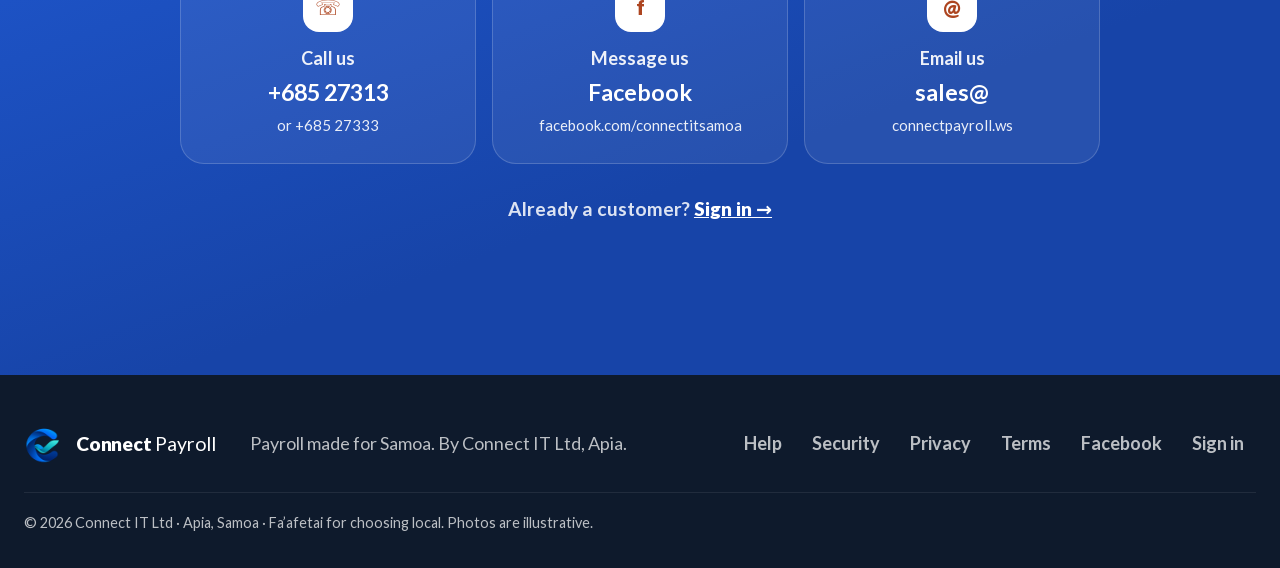
==== commit f7daa109: "Remove the logo ownership note under the brand tiles Co-Authored-By: Claude Opus 5.5 <noreply@anthro" ====
--- a/marketing/index.html
+++ b/marketing/index.html
@@ -351,7 +351,7 @@
                 <li><img src="assets/brands/tanda.svg" alt="Tanda" width="153" height="34" loading="lazy" decoding="async"></li>
                 <li><img src="assets/brands/jibble.svg" alt="Jibble" width="364" height="84" loading="lazy" decoding="async"></li>
               </ul>
-              <p class="brands-note">Don’t see yours? Send us an export and we’ll add it. Brand names and logos belong to their owners and are shown only to say which exports we read; they don’t endorse Connect Payroll.</p>
+              <p class="brands-note">Don’t see yours? Send us an export and we’ll add it.</p>
             </div>
           </article>
           <div class="examples reveal">
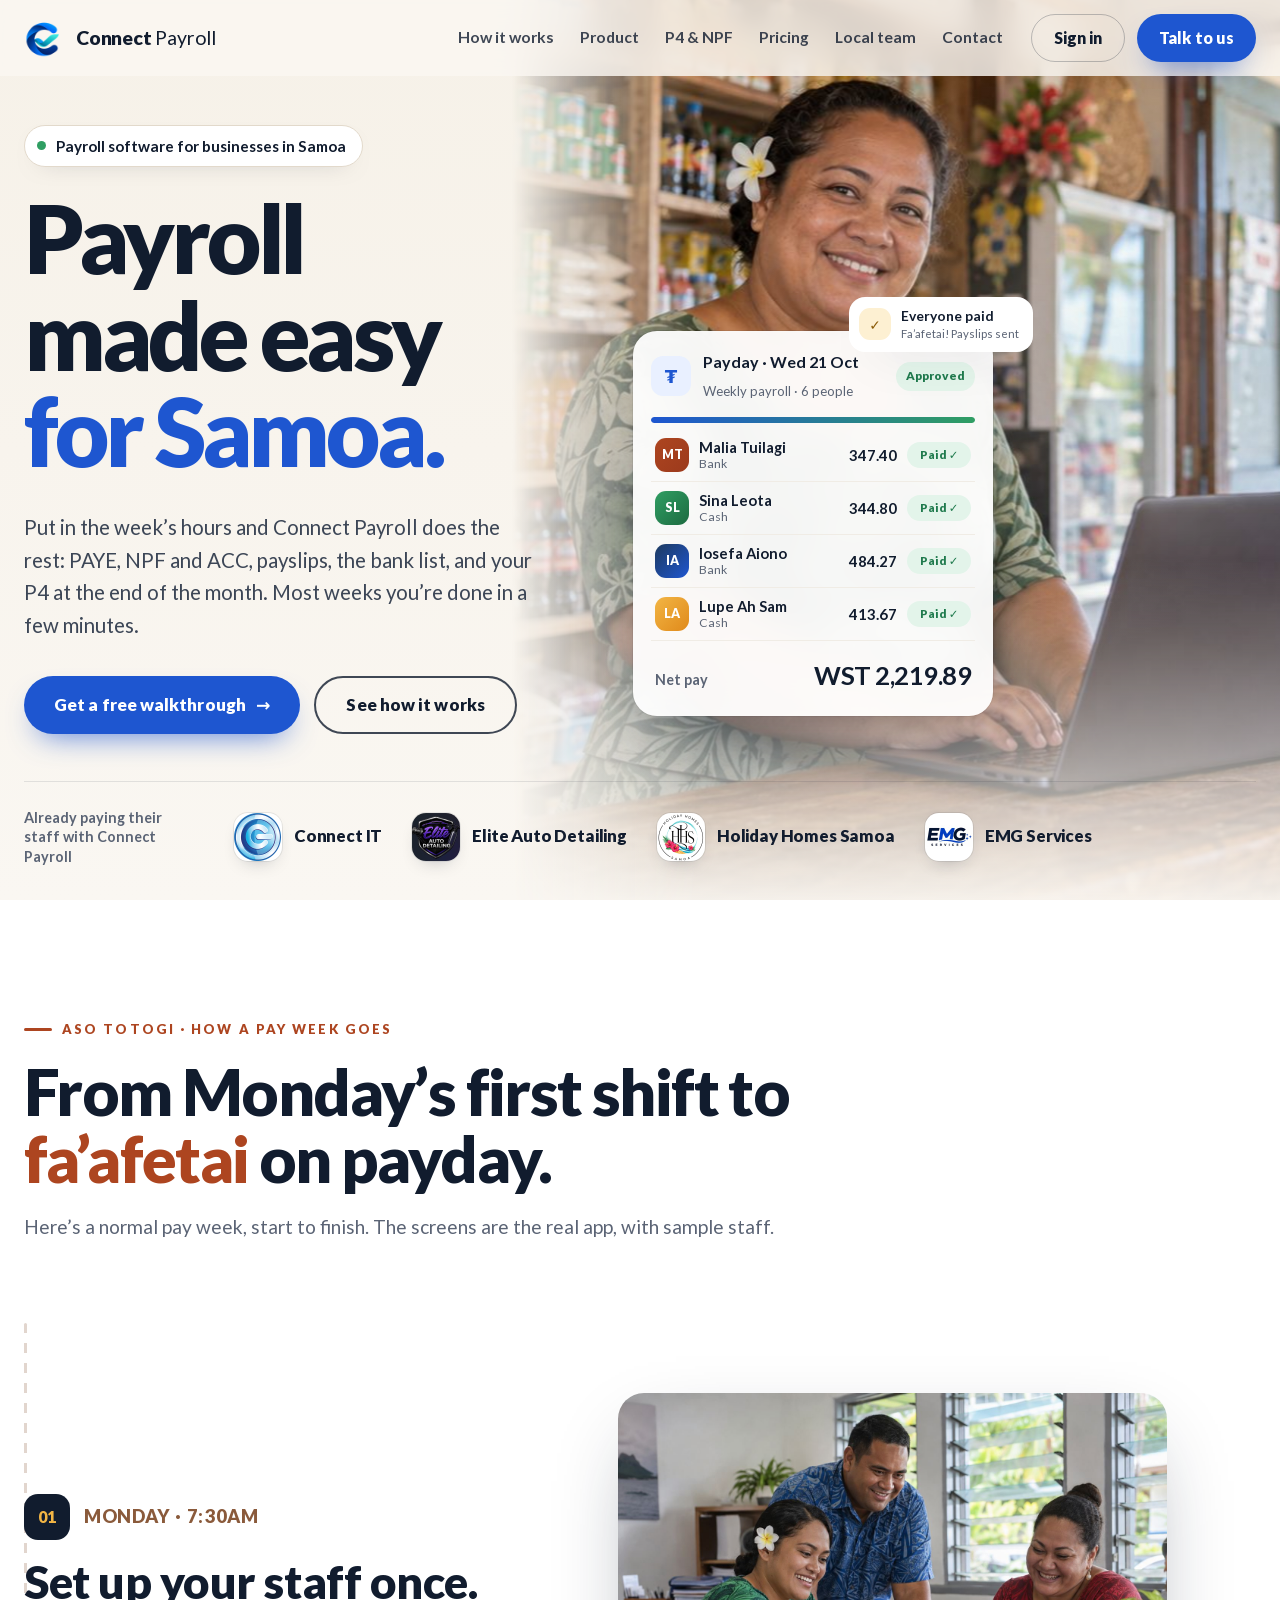
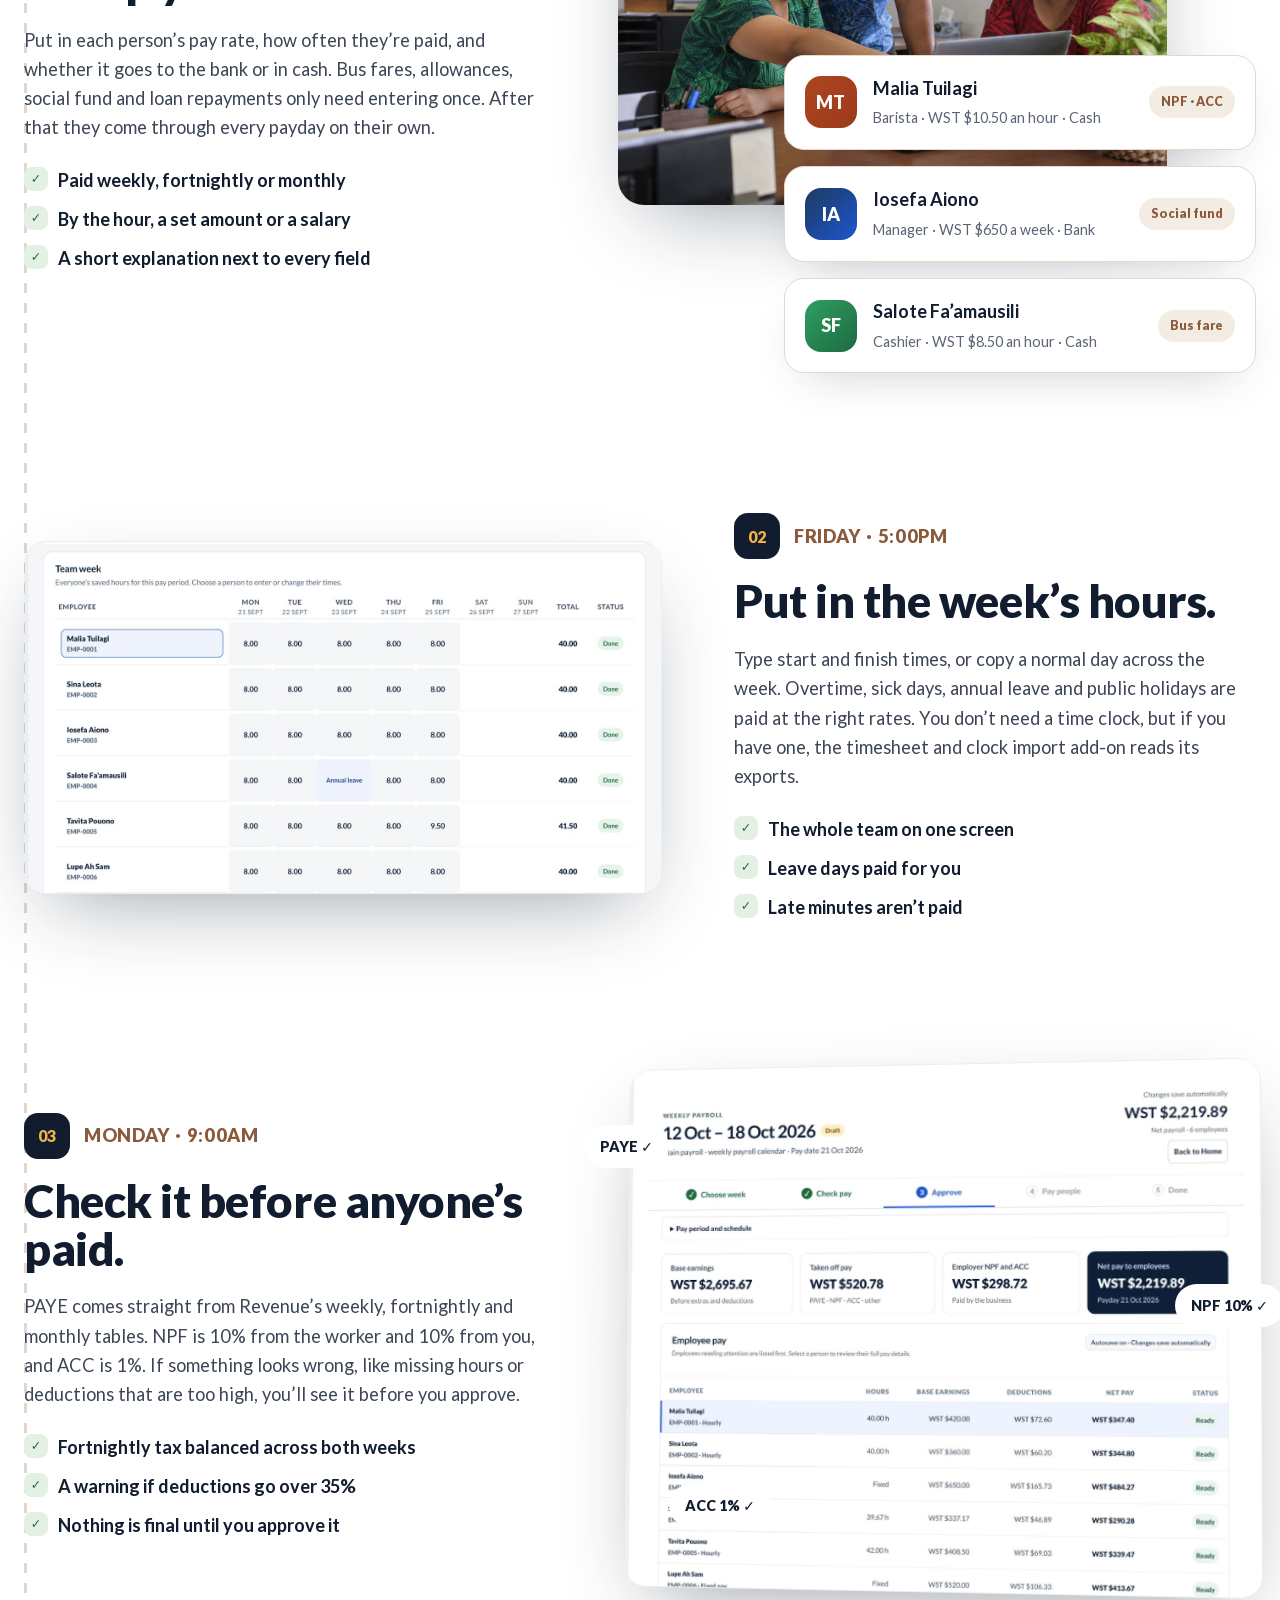
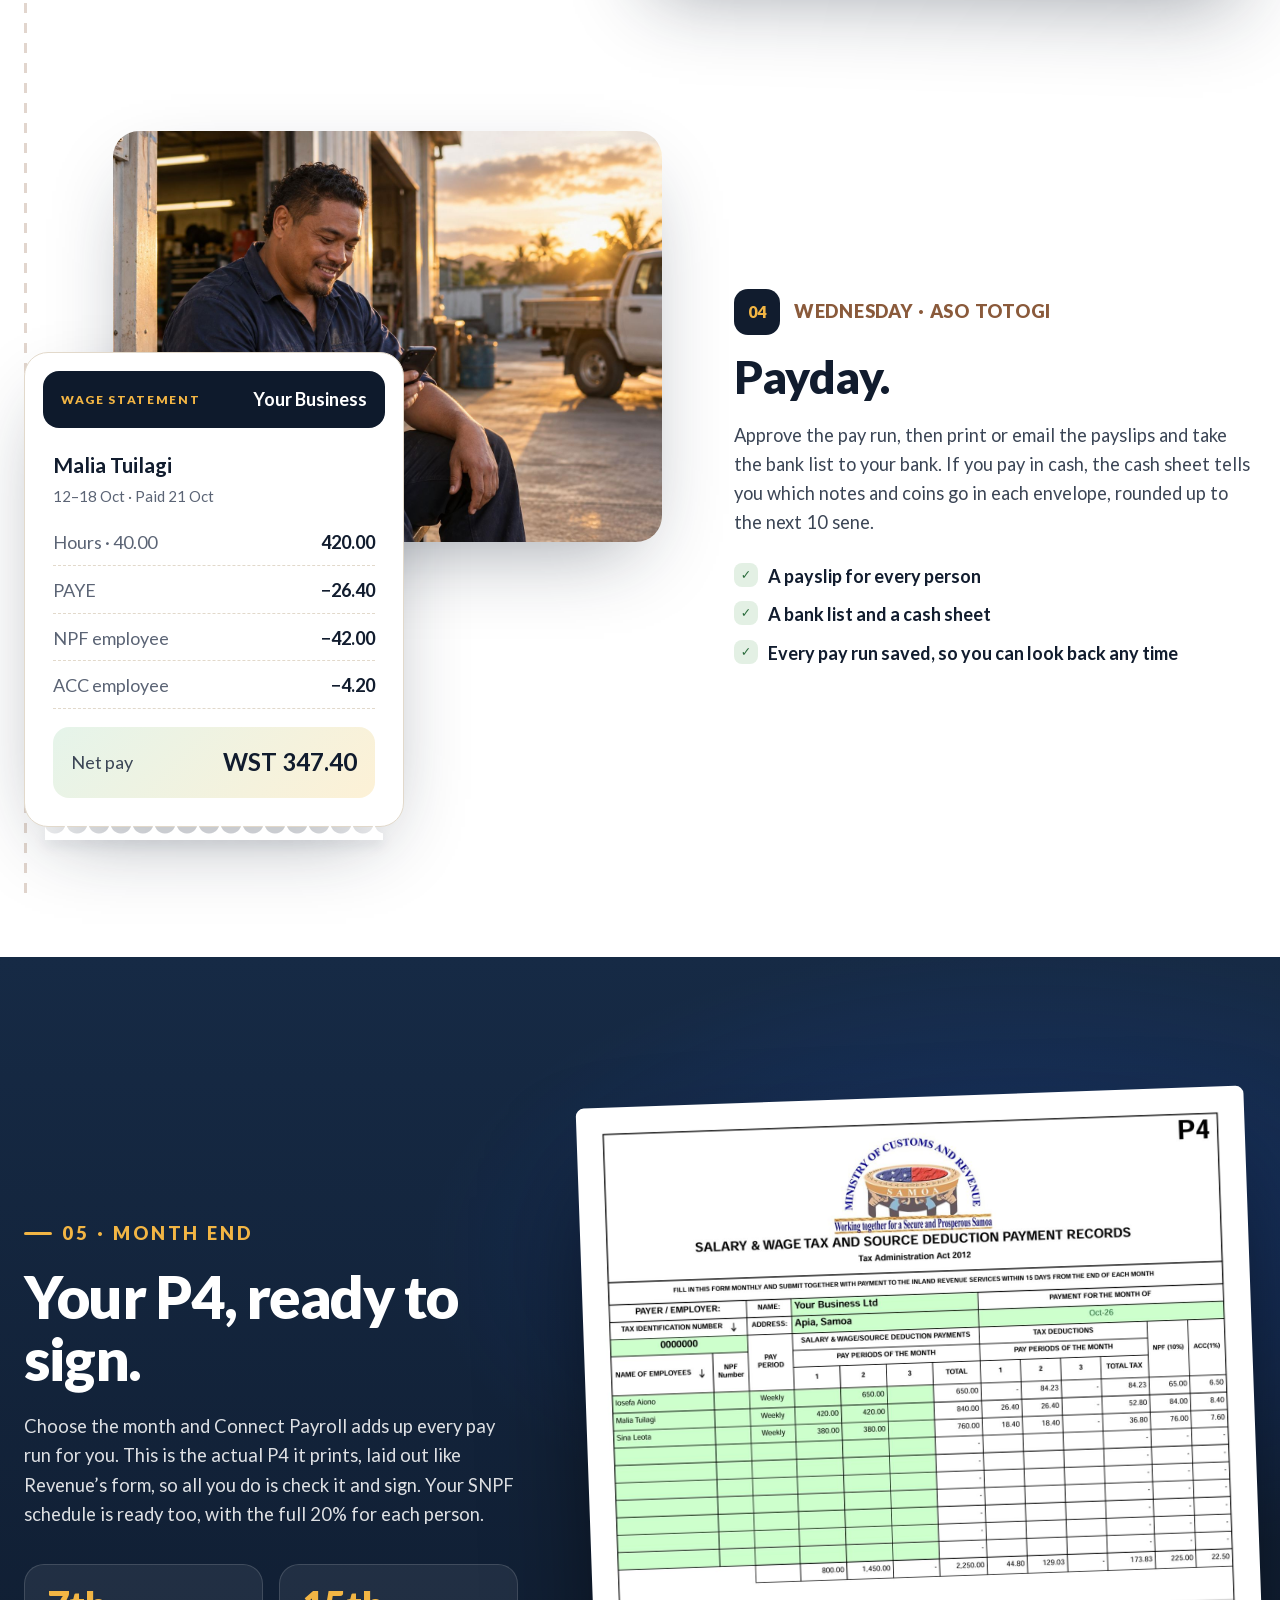
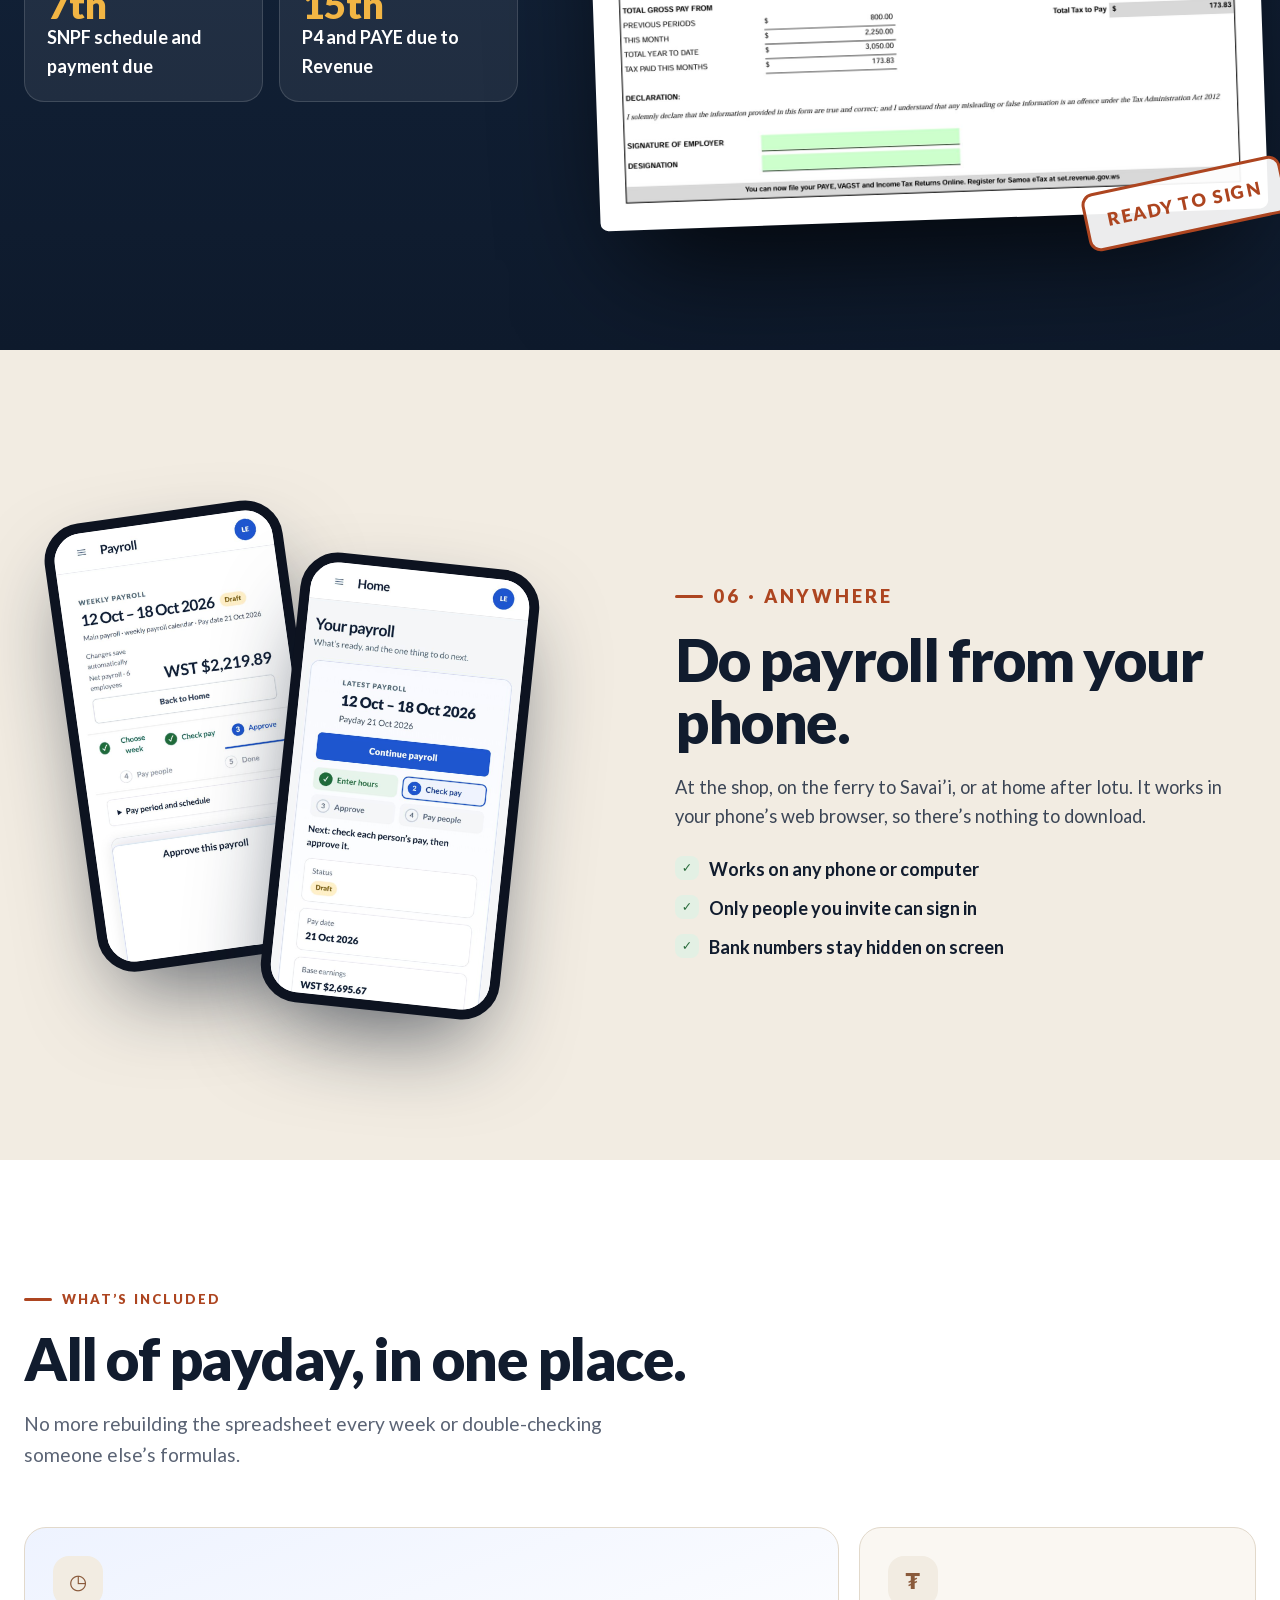
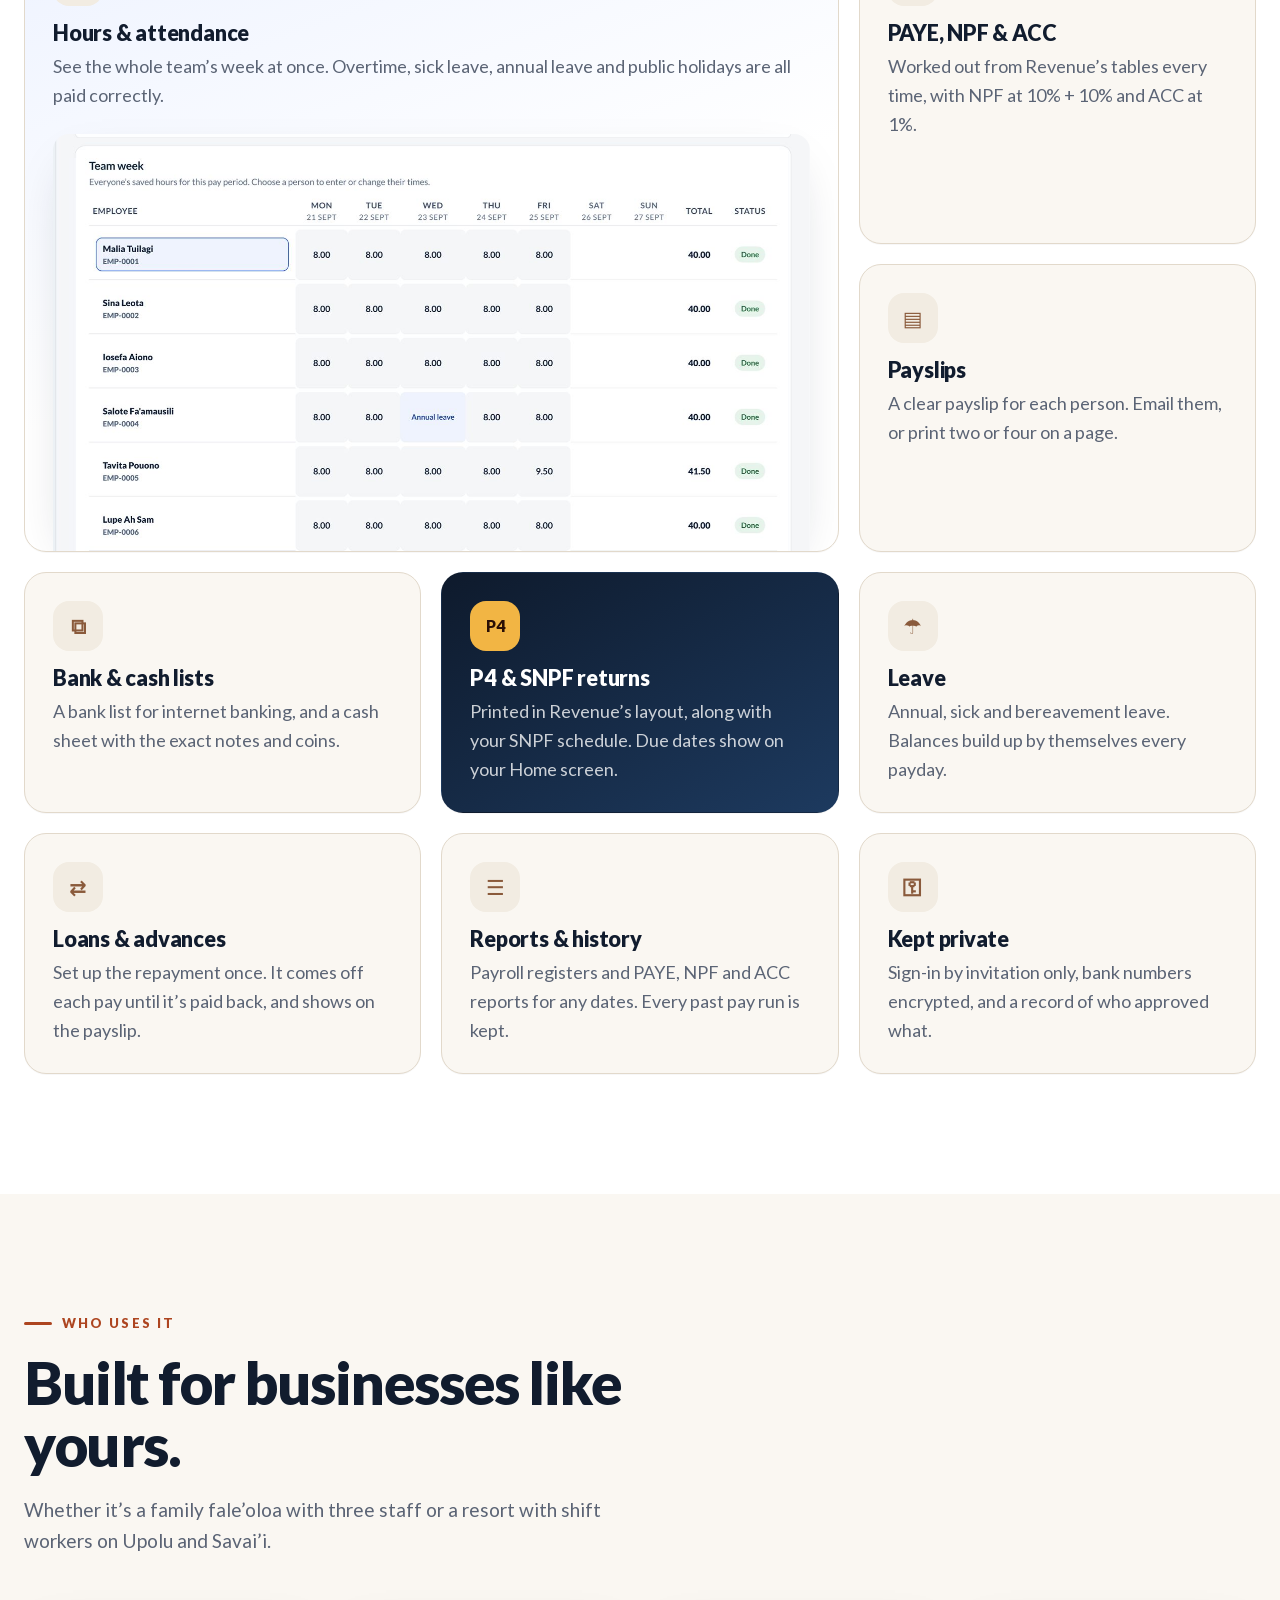
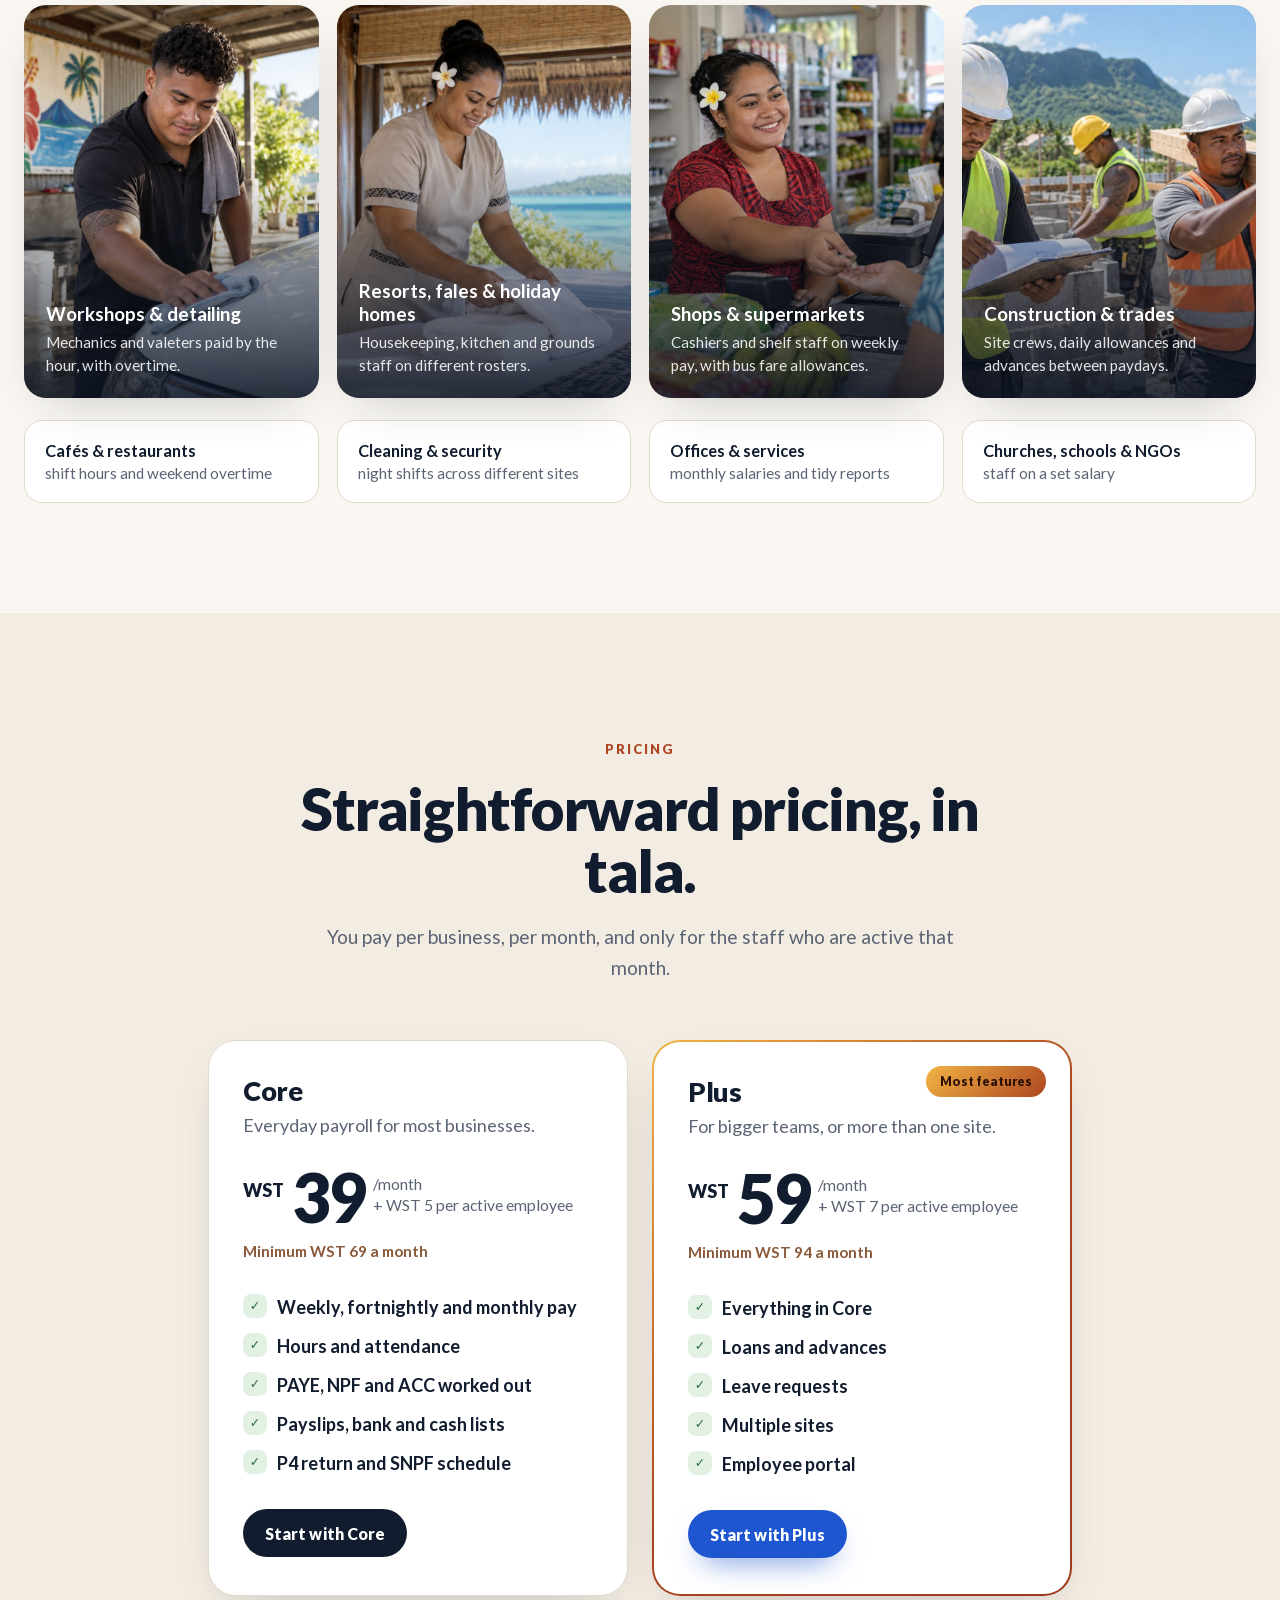
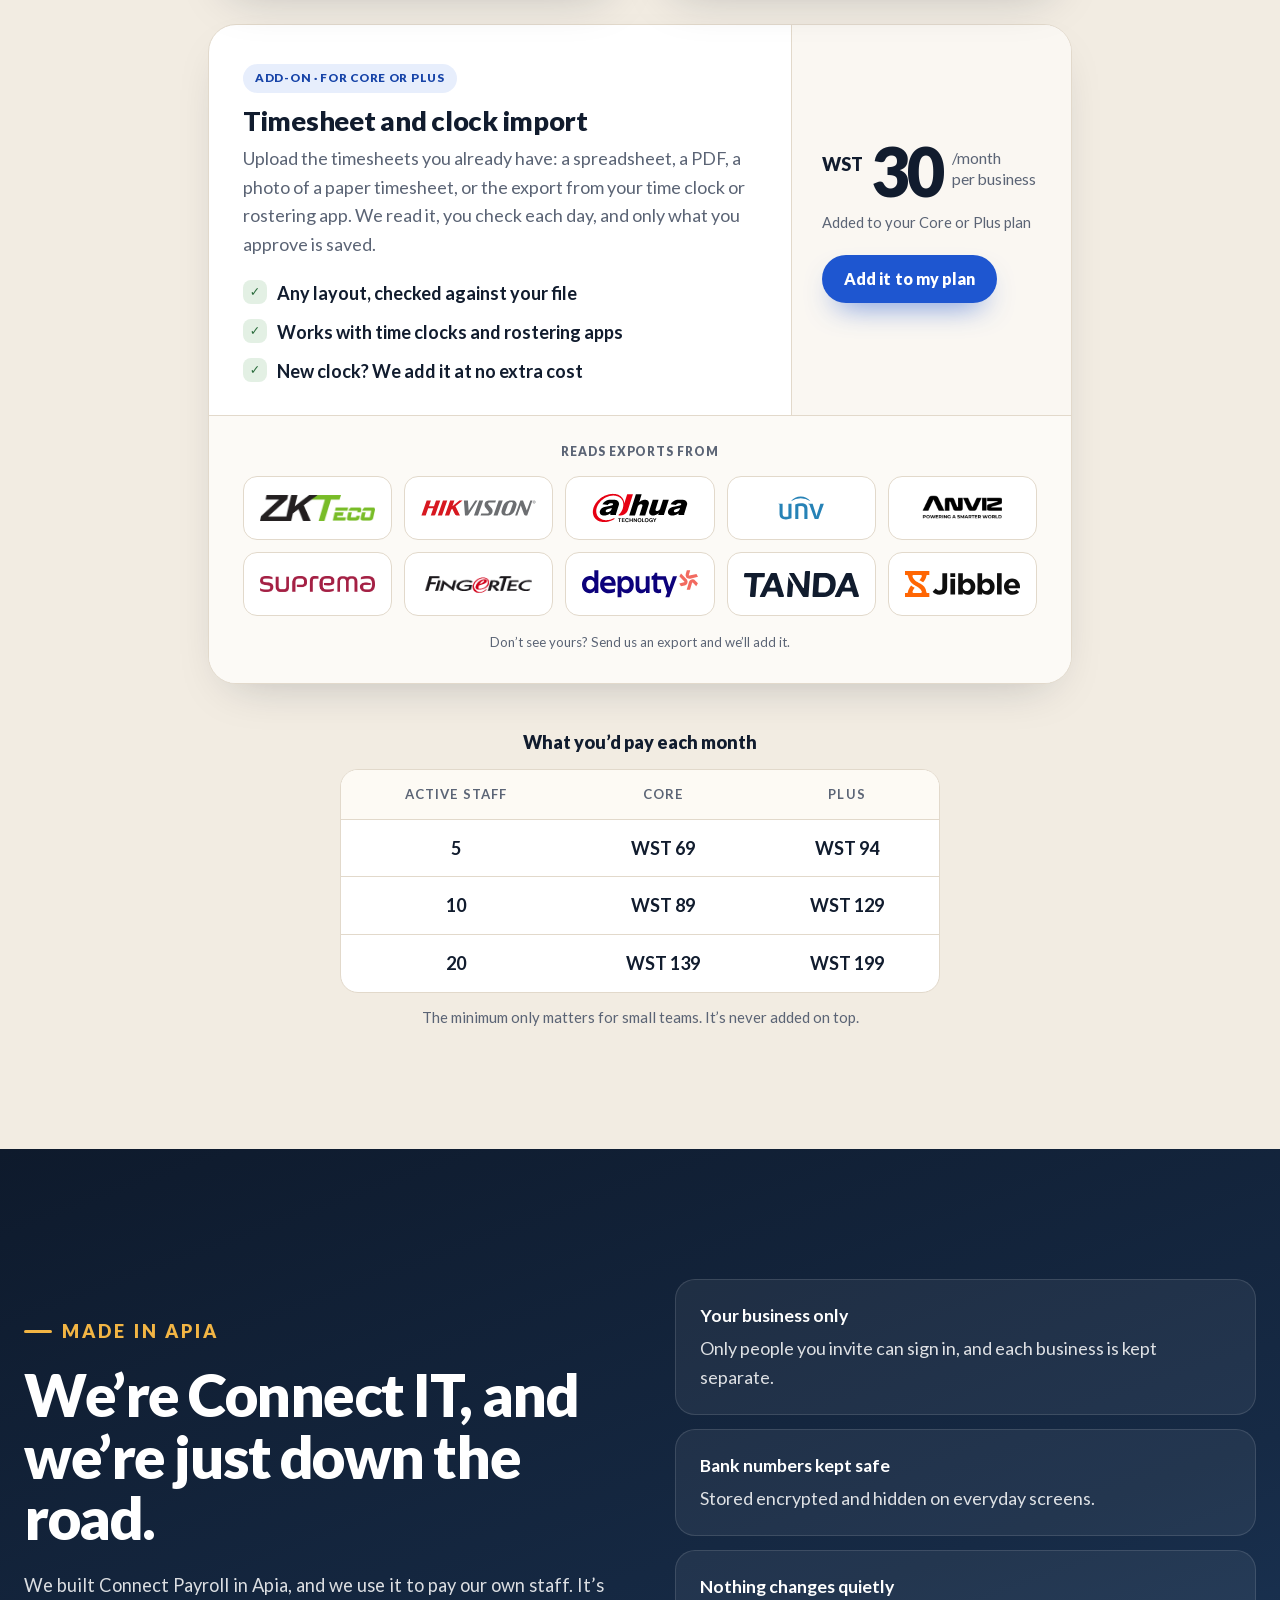
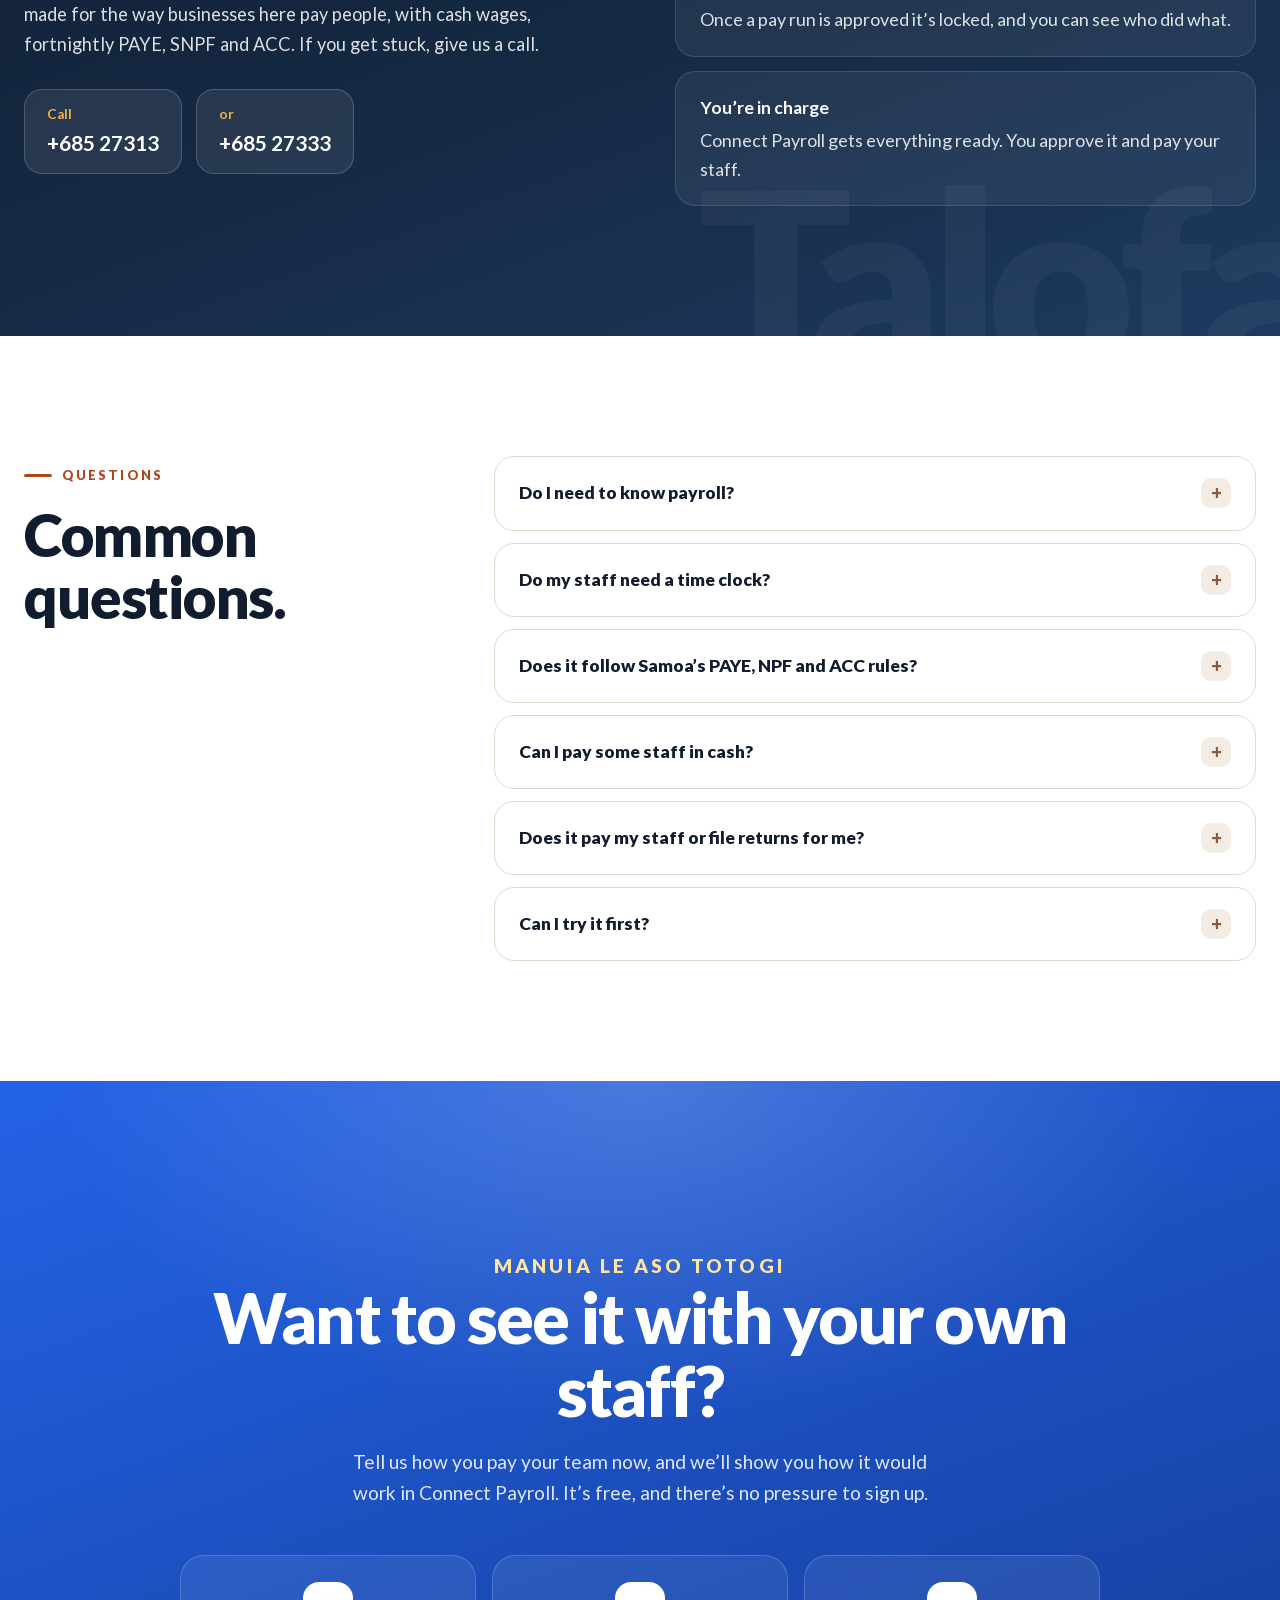
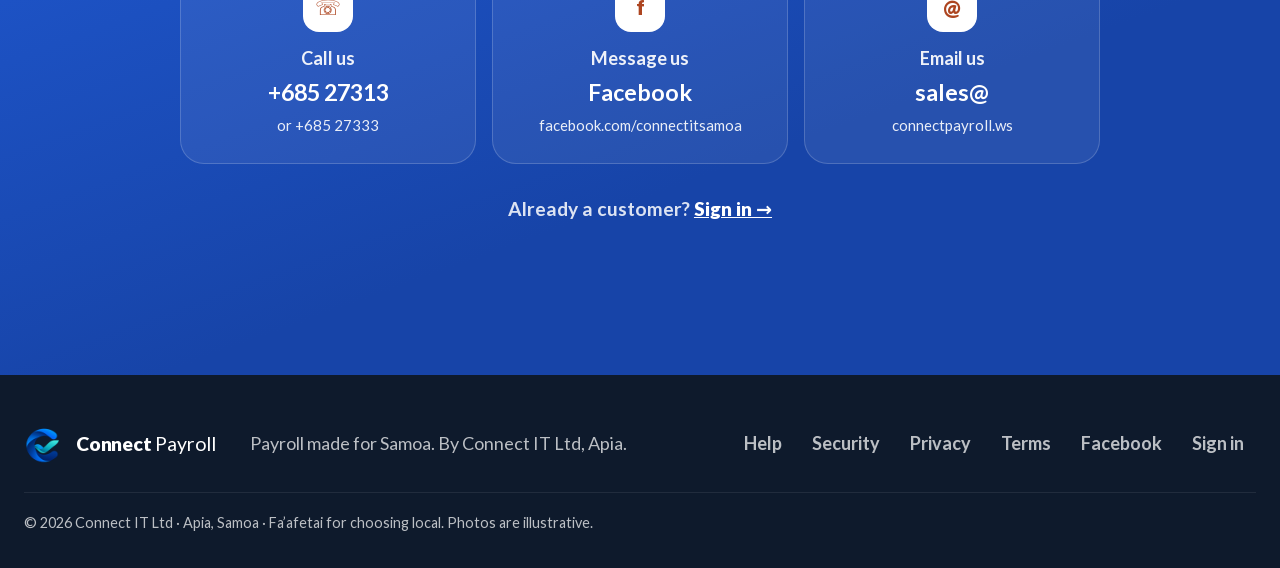
==== commit 8c36dffd: "Load the updated stylesheet and logos on phones that saved the old copies Co-Authored-By: Claude Opu" ====
--- a/marketing/index.html
+++ b/marketing/index.html
@@ -24,7 +24,7 @@
     <link rel="apple-touch-icon" href="assets/apple-touch-icon.png">
     <link rel="preload" href="assets/fonts/lato-900.woff2" as="font" type="font/woff2" crossorigin>
     <link rel="preload" href="assets/fonts/lato-400.woff2" as="font" type="font/woff2" crossorigin>
-    <link rel="stylesheet" href="styles.css">
+    <link rel="stylesheet" href="styles.css?v=20260927">
     <script src="assets/hero.js" defer></script>
     <script type="application/ld+json">{"@context":"https://schema.org","@graph":[{"@type":"Organization","name":"Connect IT Ltd","url":"https://connectpayroll.ws/","logo":"https://connectpayroll.ws/assets/logo-96.png","telephone":"+685 27313","email":"sales@connectpayroll.ws","address":{"@type":"PostalAddress","addressLocality":"Apia","addressCountry":"WS"},"sameAs":["https://www.facebook.com/connectitsamoa"]},{"@type":"SoftwareApplication","name":"Connect Payroll","applicationCategory":"BusinessApplication","operatingSystem":"Web","areaServed":"WS","offers":[{"@type":"Offer","name":"Core","price":"69","priceCurrency":"WST","description":"WST 39 per month plus WST 5 per active employee, minimum WST 69 per month"},{"@type":"Offer","name":"Plus","price":"94","priceCurrency":"WST","description":"WST 59 per month plus WST 7 per active employee, minimum WST 94 per month"},{"@type":"Offer","name":"Timesheet and clock import add-on","price":"30","priceCurrency":"WST","description":"WST 30 per month per business, added to Core or Plus. Reads timesheets, time clock exports, PDFs and photos; support for a new time clock added at no extra cost"}]}]}</script>
   </head>
@@ -340,16 +340,16 @@
             <div class="brands">
               <p class="brands-label">Reads exports from</p>
               <ul class="brand-logos">
-                <li><img src="assets/brands/zkteco.png" alt="ZKTeco" width="500" height="115" loading="lazy" decoding="async"></li>
-                <li><img src="assets/brands/hikvision.svg" alt="Hikvision" width="1024" height="137" loading="lazy" decoding="async"></li>
-                <li><img src="assets/brands/dahua.svg" alt="Dahua" width="1024" height="318" loading="lazy" decoding="async"></li>
-                <li><img src="assets/brands/uniview.svg" alt="Uniview" width="250" height="150" loading="lazy" decoding="async"></li>
-                <li><img src="assets/brands/anviz.png" alt="Anviz" width="600" height="180" loading="lazy" decoding="async"></li>
-                <li><img src="assets/brands/suprema.png" alt="Suprema" width="1420" height="198" loading="lazy" decoding="async"></li>
-                <li><img src="assets/brands/fingertec.png" alt="FingerTec" width="130" height="30" loading="lazy" decoding="async"></li>
-                <li><img src="assets/brands/deputy.svg" alt="Deputy" width="118" height="29" loading="lazy" decoding="async"></li>
-                <li><img src="assets/brands/tanda.svg" alt="Tanda" width="153" height="34" loading="lazy" decoding="async"></li>
-                <li><img src="assets/brands/jibble.svg" alt="Jibble" width="364" height="84" loading="lazy" decoding="async"></li>
+                <li><img src="assets/brands/zkteco.png?v=2" alt="ZKTeco" width="500" height="115" loading="lazy" decoding="async"></li>
+                <li><img src="assets/brands/hikvision.svg?v=2" alt="Hikvision" width="1024" height="137" loading="lazy" decoding="async"></li>
+                <li><img src="assets/brands/dahua.svg?v=2" alt="Dahua" width="1024" height="318" loading="lazy" decoding="async"></li>
+                <li><img src="assets/brands/uniview.svg?v=2" alt="Uniview" width="250" height="150" loading="lazy" decoding="async"></li>
+                <li><img src="assets/brands/anviz.png?v=2" alt="Anviz" width="600" height="180" loading="lazy" decoding="async"></li>
+                <li><img src="assets/brands/suprema.png?v=2" alt="Suprema" width="1420" height="198" loading="lazy" decoding="async"></li>
+                <li><img src="assets/brands/fingertec.png?v=2" alt="FingerTec" width="130" height="30" loading="lazy" decoding="async"></li>
+                <li><img src="assets/brands/deputy.svg?v=2" alt="Deputy" width="118" height="29" loading="lazy" decoding="async"></li>
+                <li><img src="assets/brands/tanda.svg?v=2" alt="Tanda" width="153" height="34" loading="lazy" decoding="async"></li>
+                <li><img src="assets/brands/jibble.svg?v=2" alt="Jibble" width="364" height="84" loading="lazy" decoding="async"></li>
               </ul>
               <p class="brands-note">Don’t see yours? Send us an export and we’ll add it.</p>
             </div>
